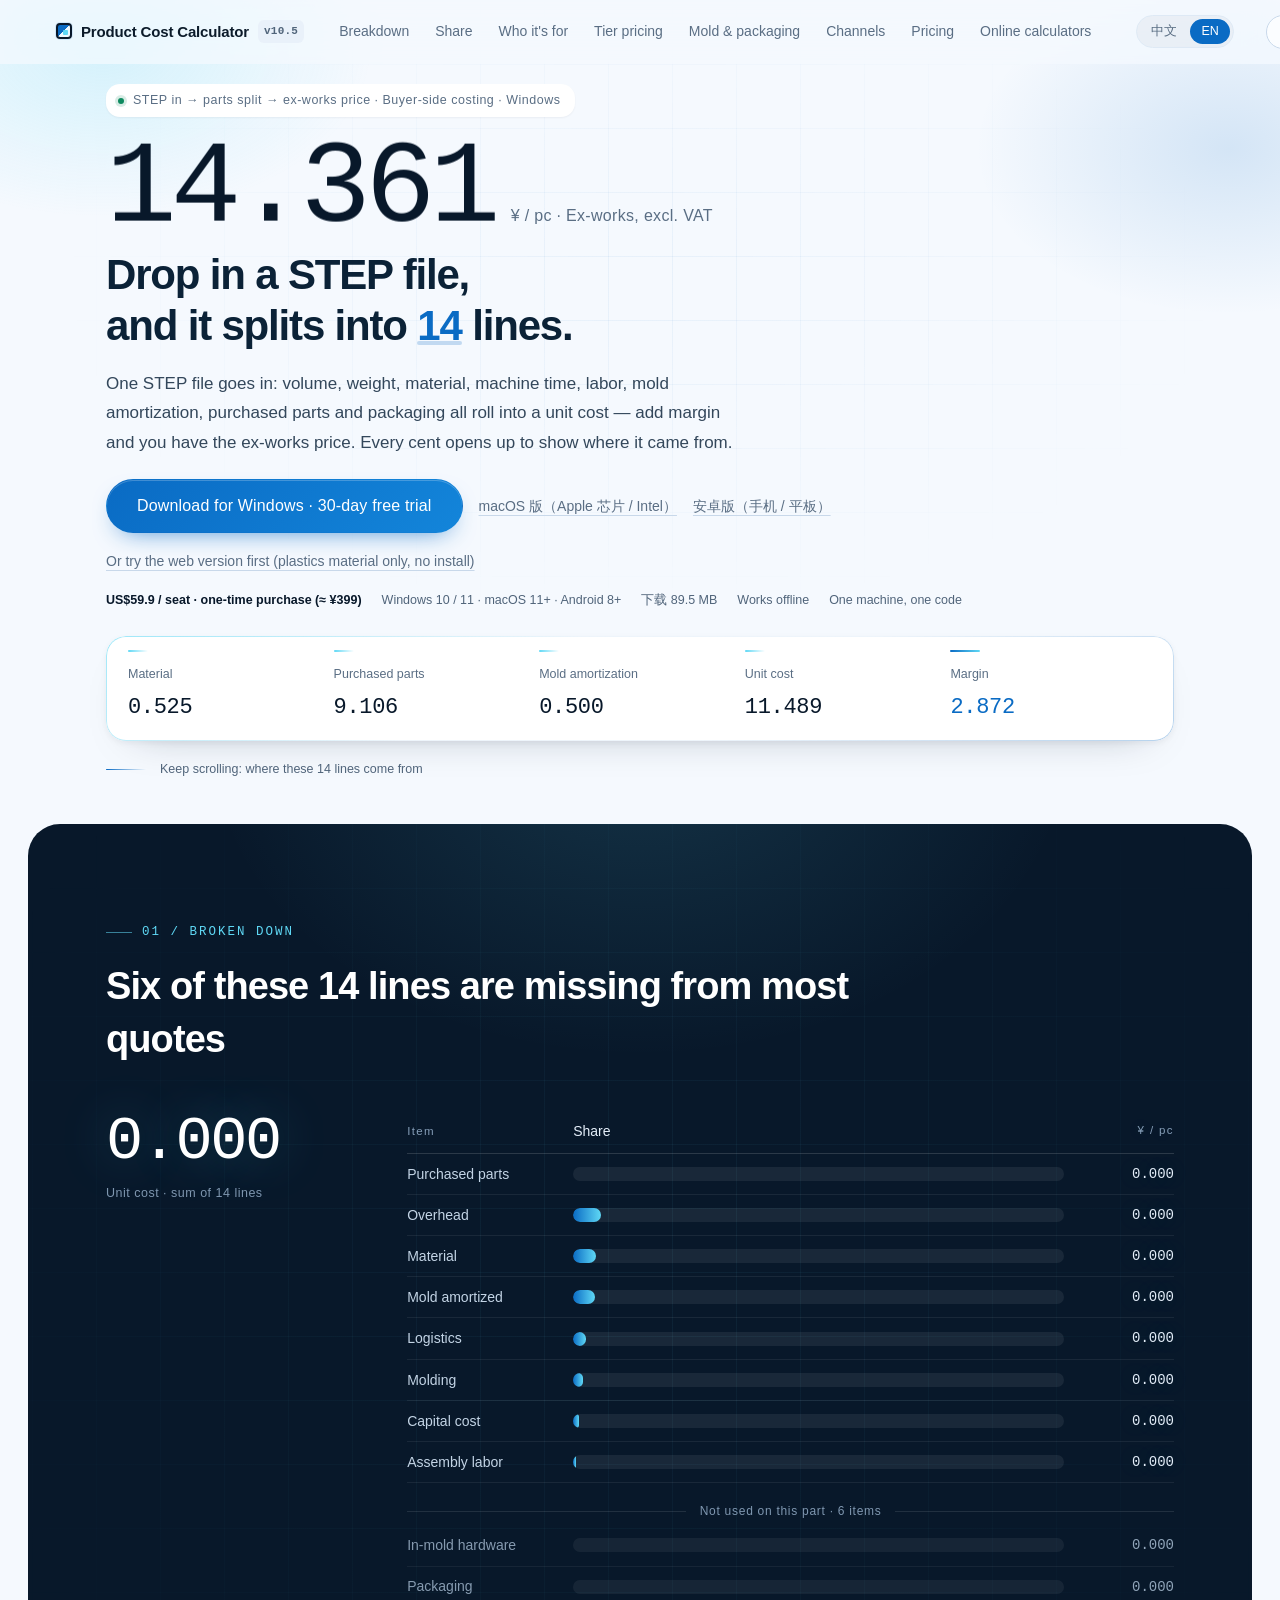
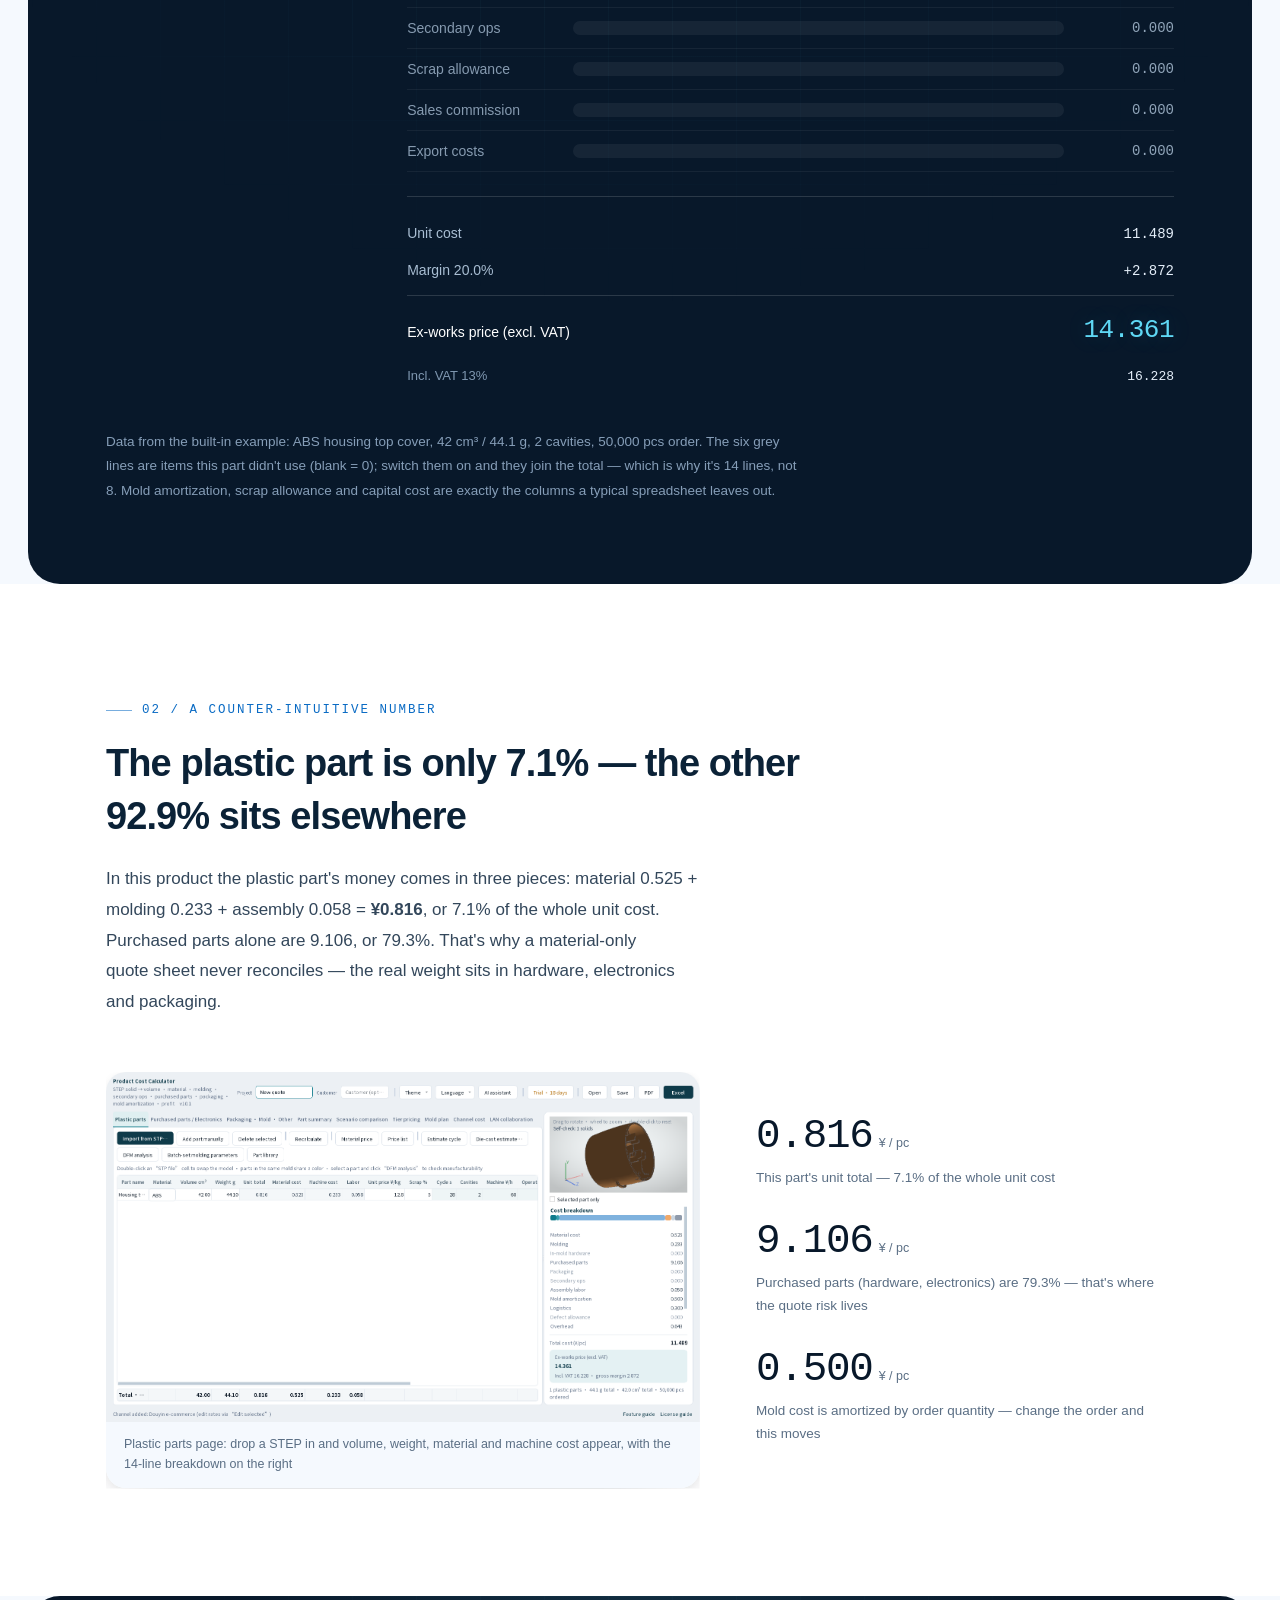
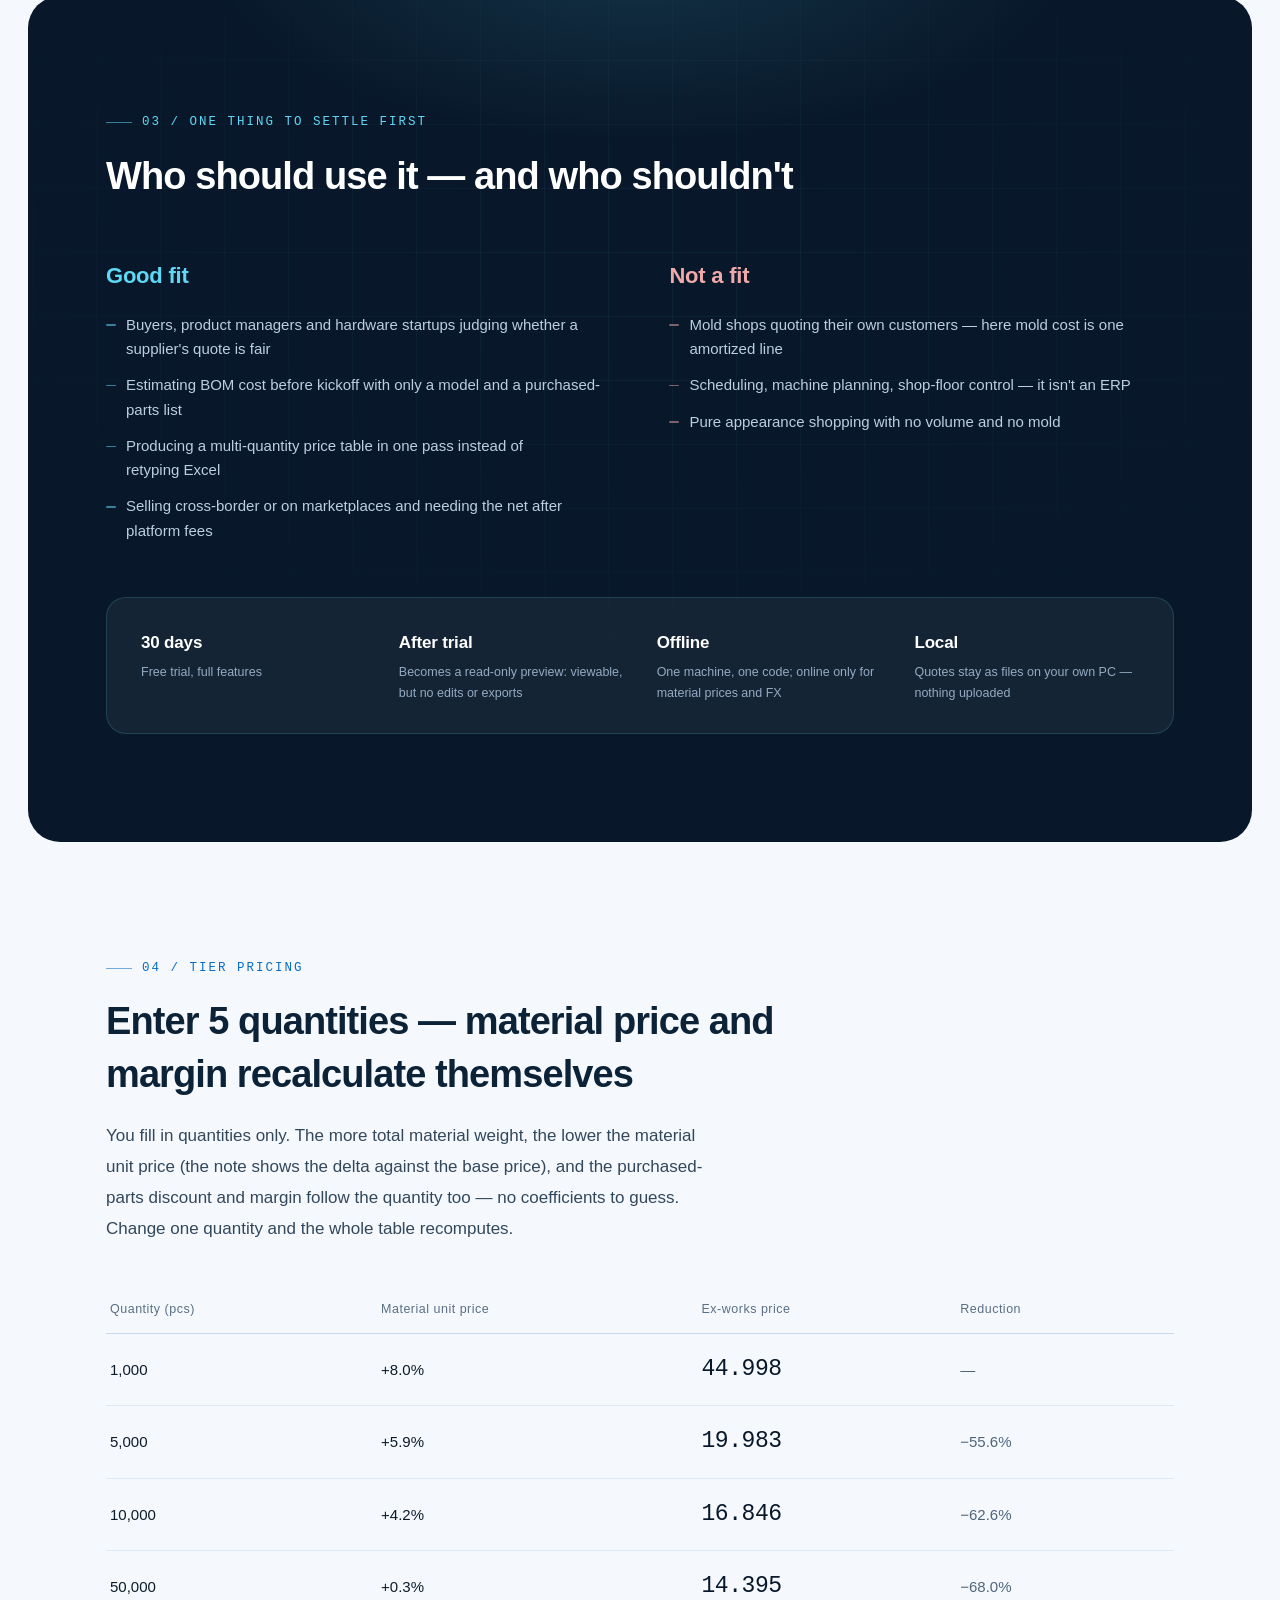
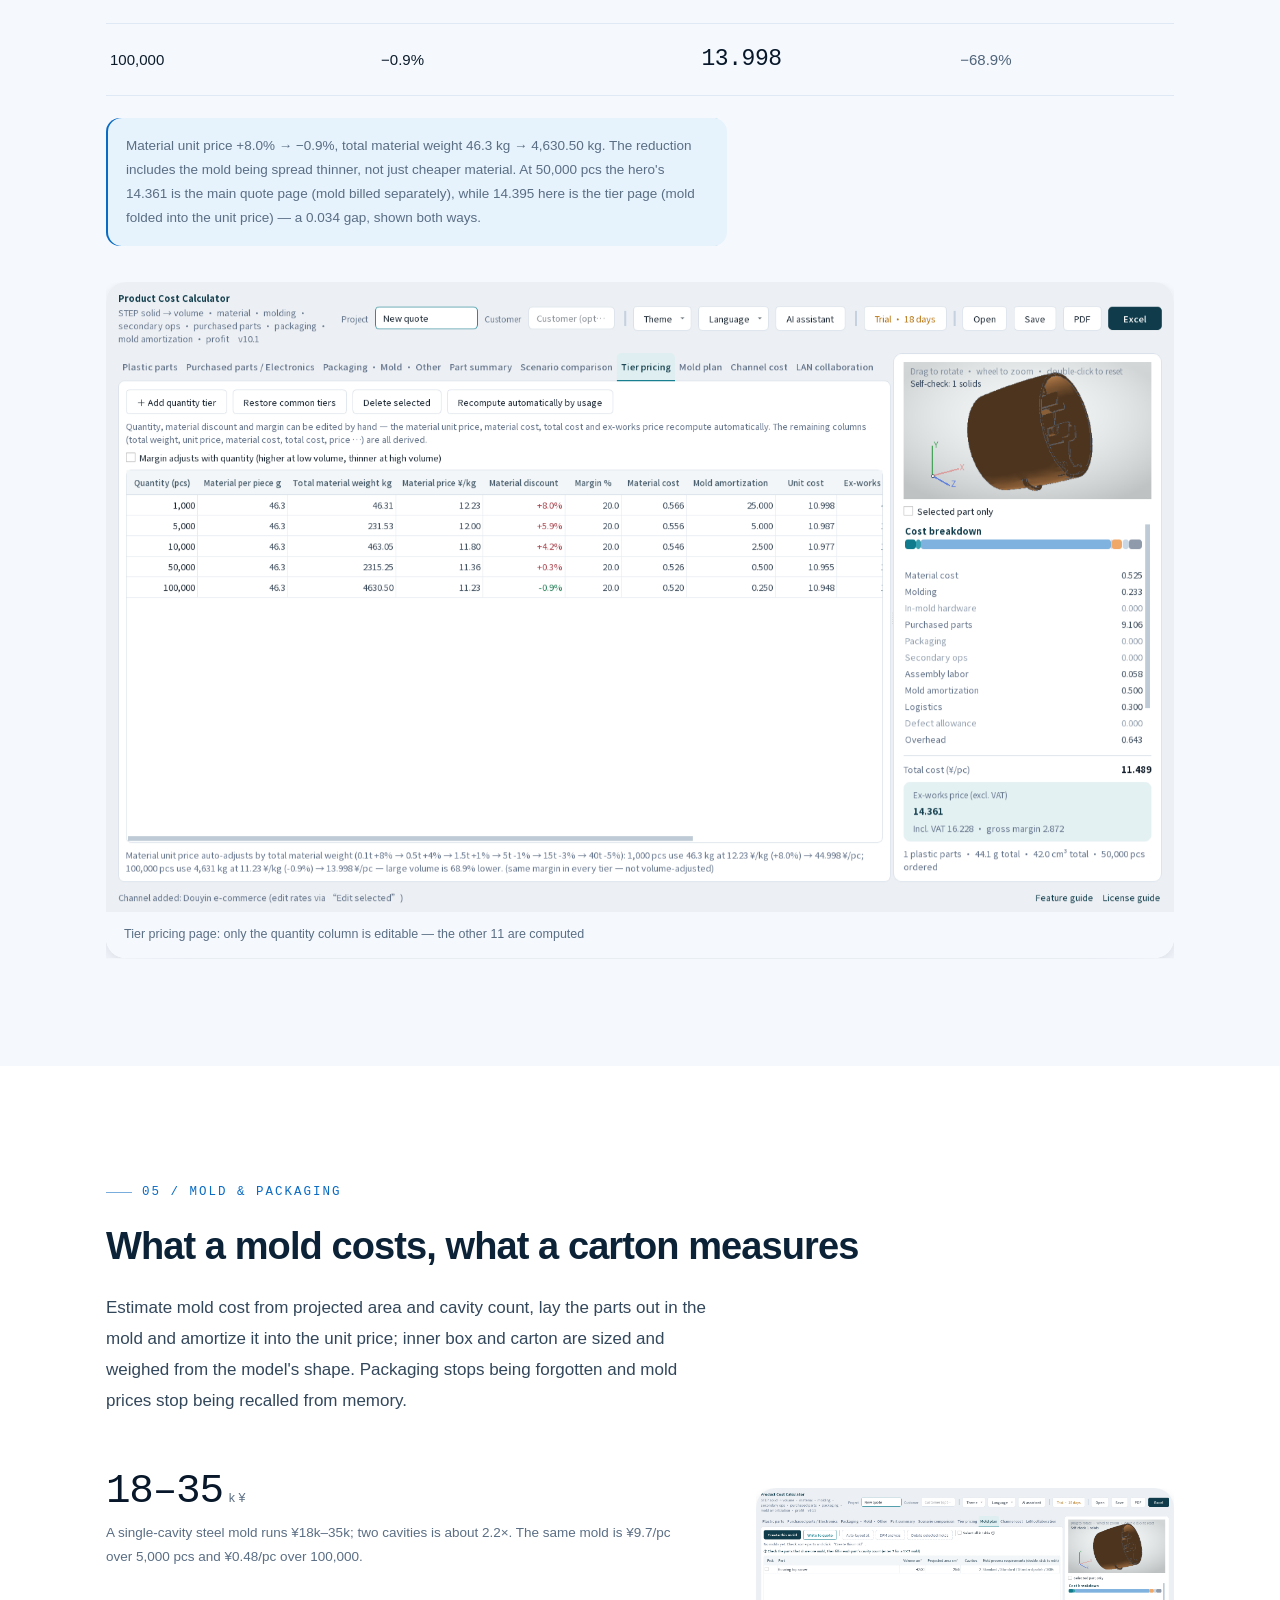
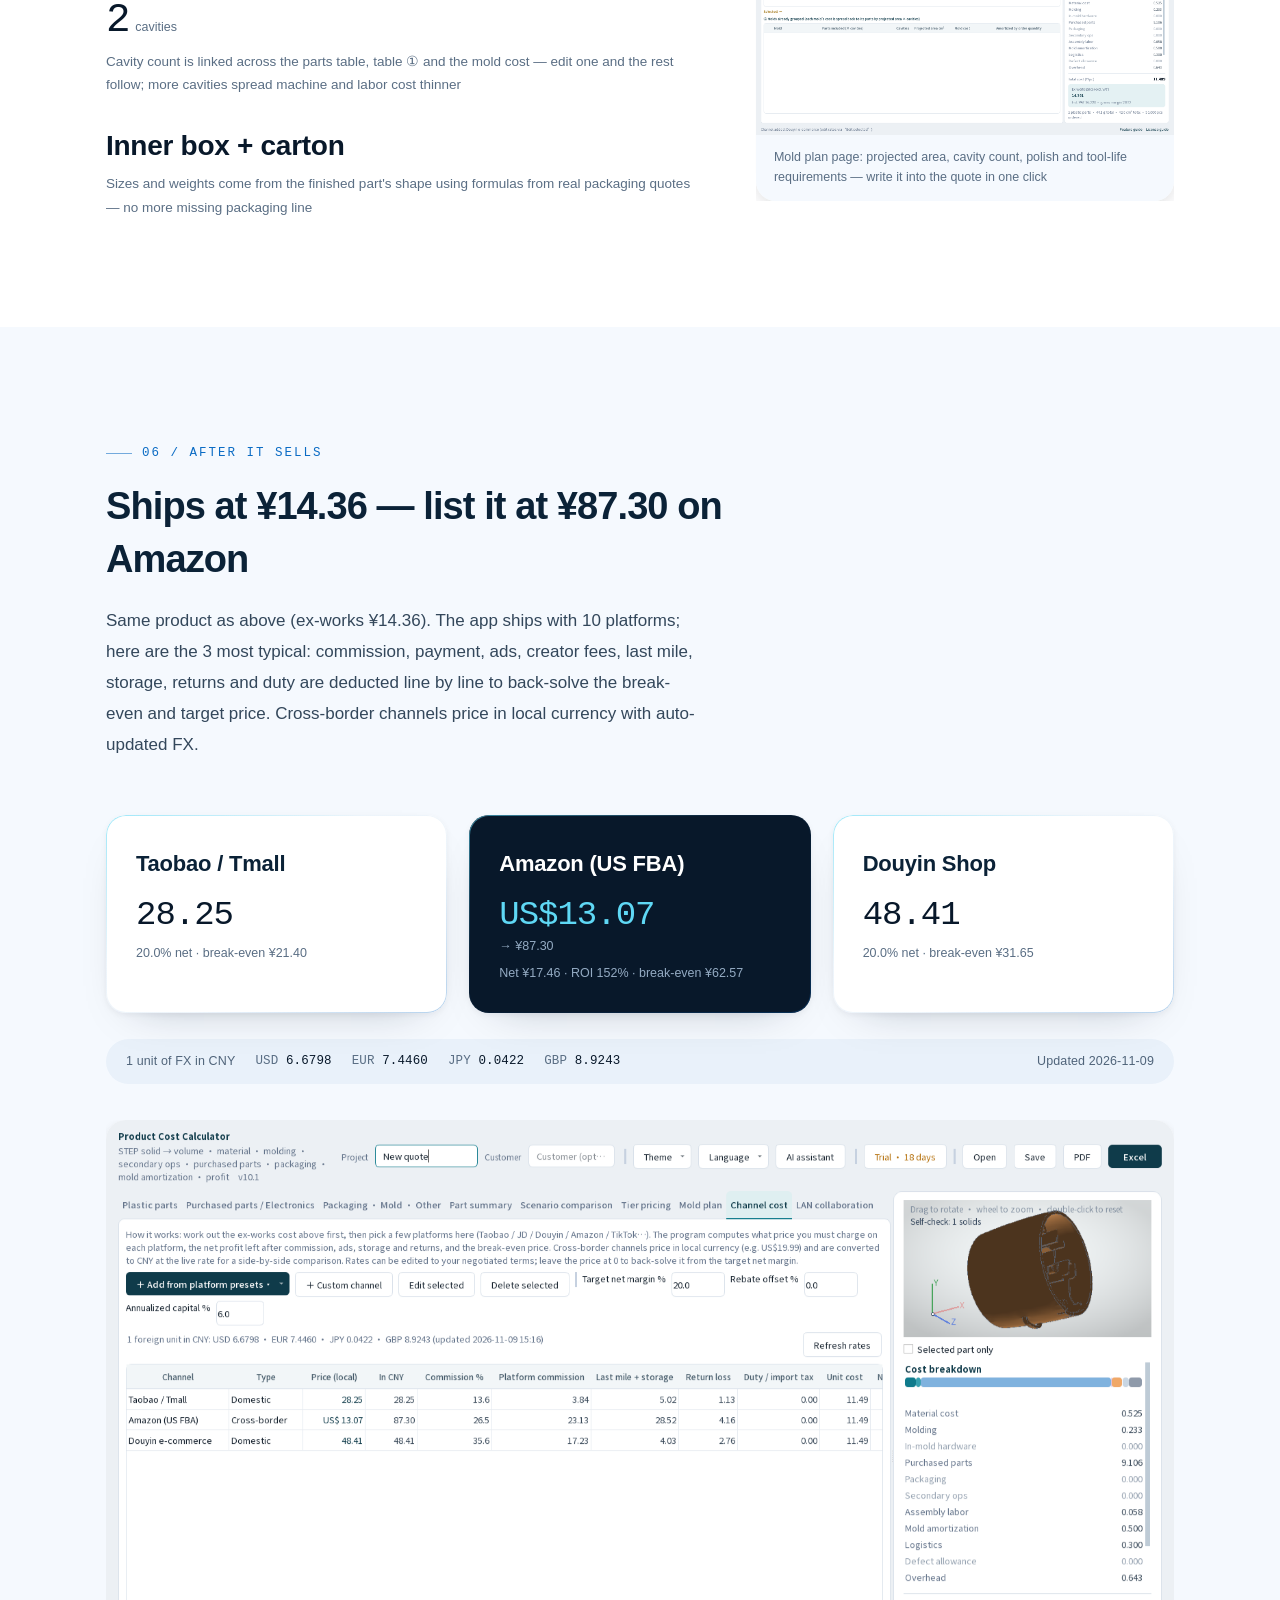
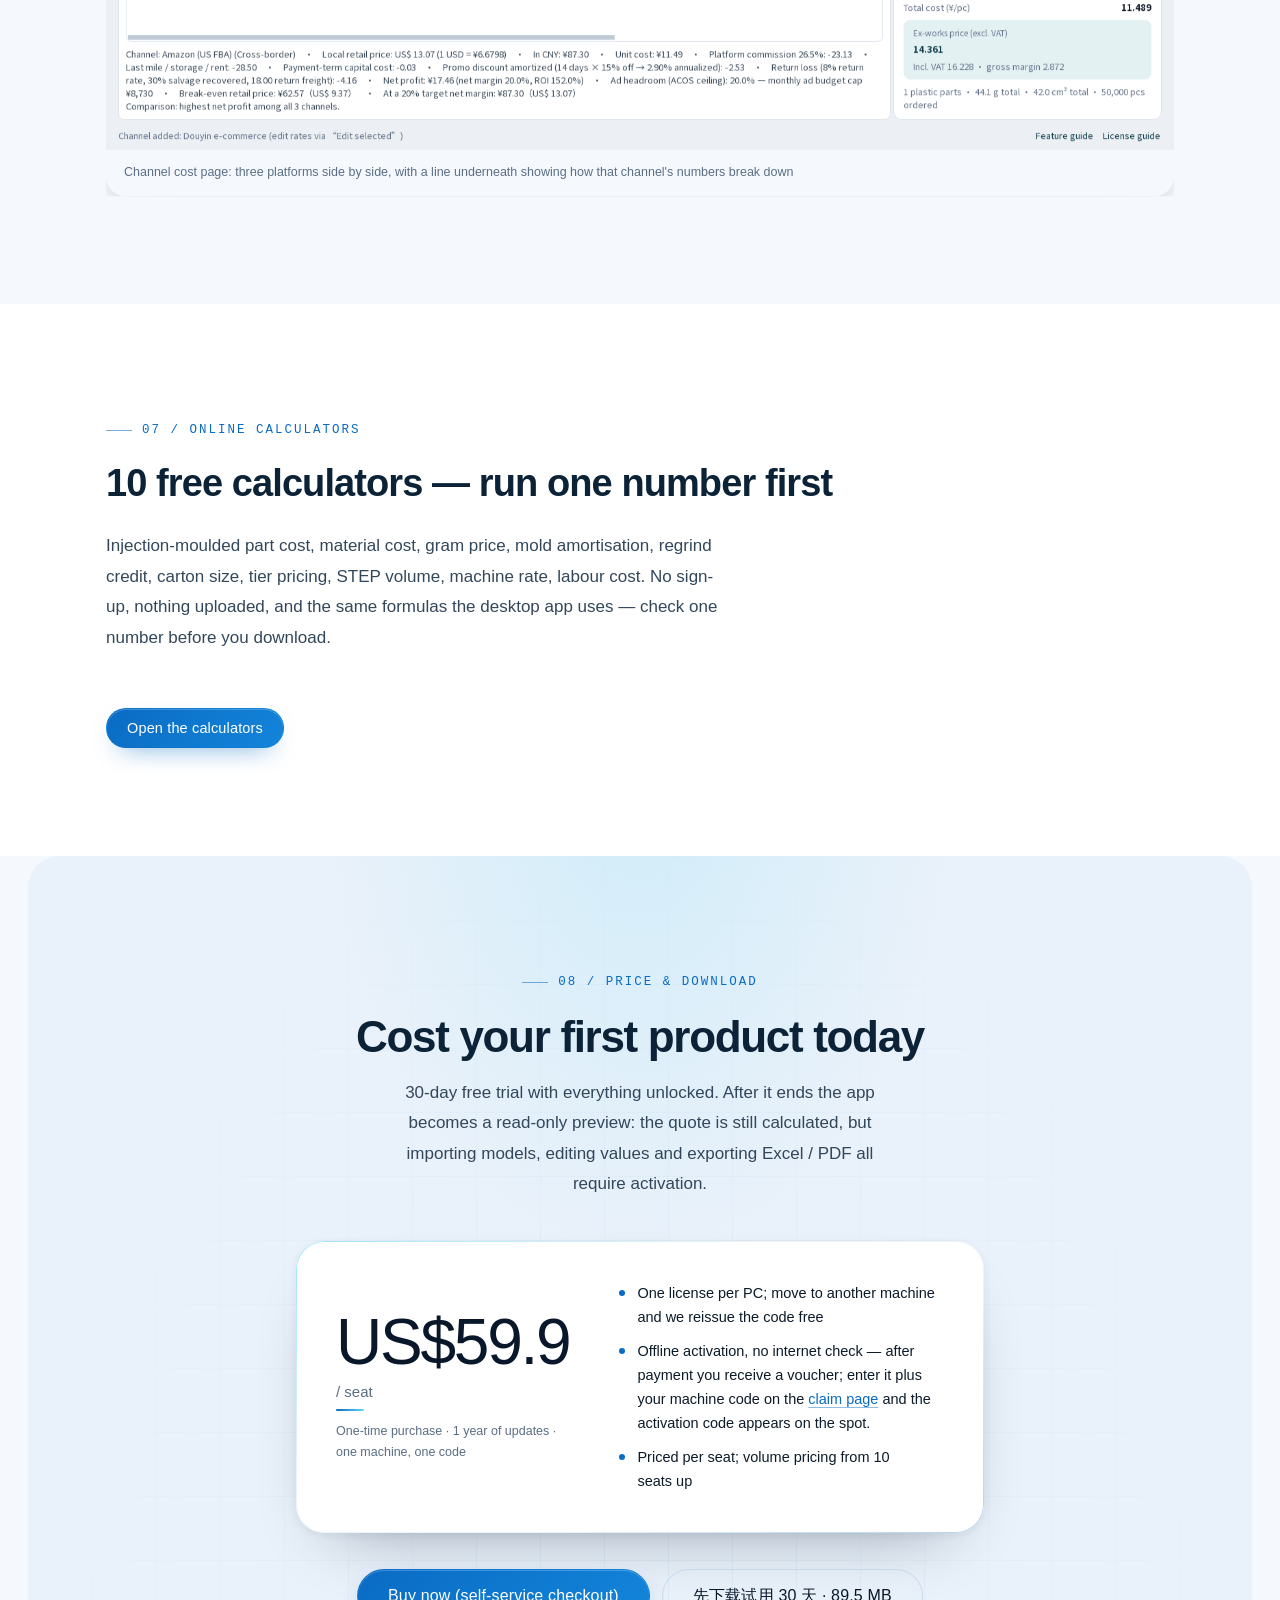
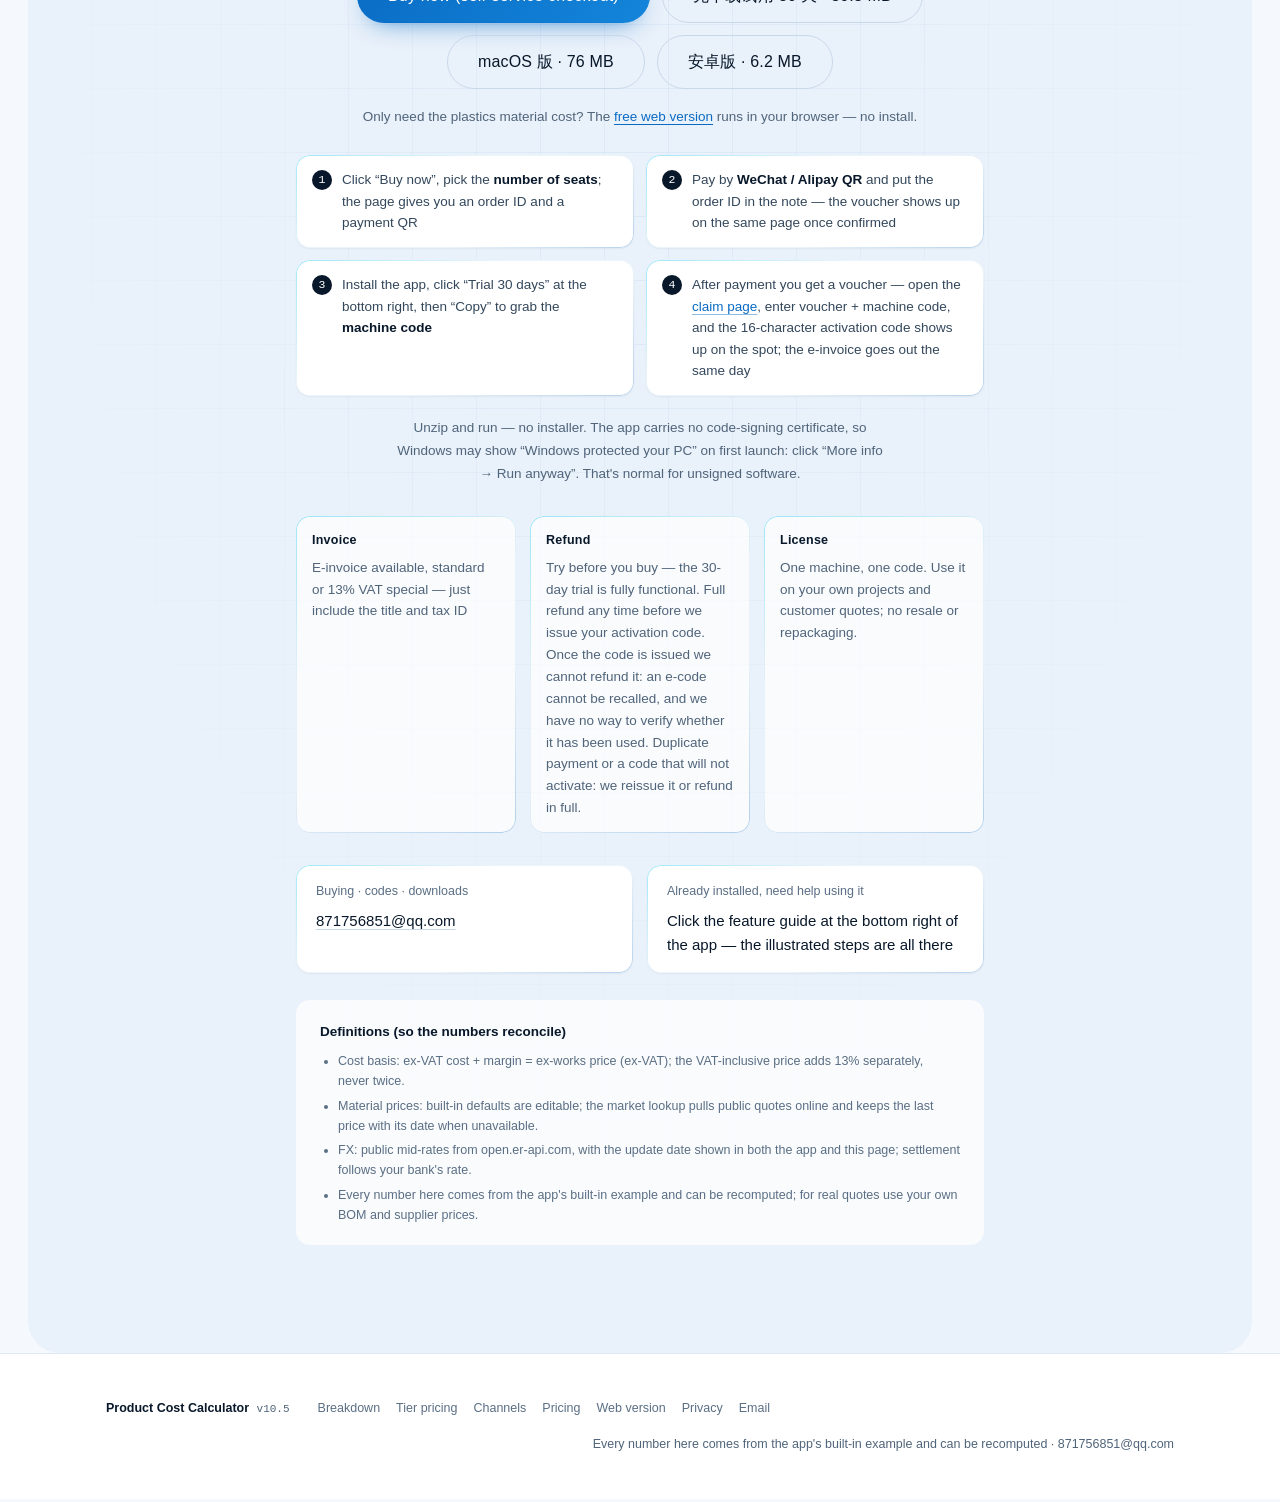
==== index.html @ 45d05d6f "v10.6 发版：3D 预览重做 + 下载链接更新 · index.html" ====
<!DOCTYPE html>
<html lang="zh-CN">
<head>
<meta charset="utf-8">
<meta name="viewport" content="width=device-width, initial-scale=1">
<title>产品成本核算工具 · 导入 STEP，把一件货的钱拆成 14 行算出厂价</title>
<meta name="description" content="把 STEP 拖进窗口，材料费、机台费、人工、模具摊销、外购件、包材、渠道佣金一路算到出厂价。阶梯报价自动折扣、模具费摊销、实时汇率折算。Windows 桌面版，免费试用 30 天。">
<meta property="og:title" content="产品成本核算工具 · 导入 STEP，把一件货的钱拆成 14 行算出厂价">
<meta property="og:description" content="甲方内部核价工具：STEP → 单件成本 → 出厂价，每一分钱都能点开看它怎么来的。">
<meta property="og:type" content="website">
<meta property="og:url" content="https://product-cost-calculator.pages.dev/">
<meta property="og:site_name" content="产品成本核算工具">
<!-- og:image 必须是绝对地址，爬虫不会解析相对路径 -->
<meta property="og:image" content="https://product-cost-calculator.pages.dev/assets/app-plastic.png">
<meta property="og:image:width" content="1560">
<meta property="og:image:height" content="920">
<meta name="twitter:card" content="summary_large_image">
<meta name="twitter:image" content="https://product-cost-calculator.pages.dev/assets/app-plastic.png">
<link rel="canonical" href="https://product-cost-calculator.pages.dev/">
<link rel="alternate" hreflang="zh-Hans" href="https://product-cost-calculator.pages.dev/">
<link rel="alternate" hreflang="en" href="https://product-cost-calculator.pages.dev/?lang=en">
<link rel="alternate" hreflang="x-default" href="https://product-cost-calculator.pages.dev/">
<link rel="icon" href="./favicon.svg" type="image/svg+xml">
<link rel="apple-touch-icon" href="./assets/app-plastic.png">
<meta name="theme-color" content="#08182A">
<link rel="stylesheet" href="./styles.css">
<!-- 早一步把 data-lang 落到 <html> 上，避免英文版面先闪一帧中文布局 -->
<script>
(function () {
  var l = "zh";
  try {
    var m = location.search.match(/[?&]lang=(zh|en)/i);
    if (m) l = m[1].toLowerCase();
    else {
      var s = localStorage.getItem("pc_lang");
      if (s === "zh" || s === "en") l = s;
      else if (String(navigator.language || "").toLowerCase().indexOf("zh") !== 0) l = "en";
    }
  } catch (e) {}
  document.documentElement.setAttribute("data-lang", l);
  // 英文模式下先藏住页面，等 i18n.js 的 boot() 替换完文案再显示，避免闪一帧中文
  if (l === "en") {
    document.documentElement.classList.add("i18n-boot");
    setTimeout(function () {
      document.documentElement.classList.remove("i18n-boot");
    }, 1200);
  }
})();
</script>
<!-- Cloudflare Web Analytics --><script type='module' src='https://static.cloudflareinsights.com/beacon.min.js' data-cf-beacon='{"token": "a6fc5a35c37040679558732a27f0181a"}'></script><!-- End Cloudflare Web Analytics -->
</head>
<body>

<div class="grain" aria-hidden="true"></div>

<header class="nav" id="nav">
  <!-- 复选框必须在菜单之前：CSS 用 :checked ~ 控制移动端展开 -->
  <input type="checkbox" id="nav-toggle" class="nav-toggle">
  <a class="nav-brand" href="#top">
    <span class="nav-mark" aria-hidden="true"></span>
    <span class="nav-name">产品成本核算工具</span>
    <span class="nav-ver">v10.6</span>
  </a>
  <nav class="nav-links" aria-label="页面导航">
    <a href="#breakdown">拆解</a>
    <a href="#insight">占比</a>
    <a href="#scope">谁该用</a>
    <a href="#tier">阶梯报价</a>
    <a href="#mold">模具与包材</a>
    <a href="#channel">渠道</a>
    <a href="#price">价格</a>
    <a href="./tools/">在线计算器</a>
  </nav>
  <div class="lang-switch" role="group" aria-label="语言切换">
    <button type="button" data-lang-btn="zh">中文</button>
    <button type="button" data-lang-btn="en">EN</button>
  </div>
  <a class="btn btn-ghost nav-cta" href="#get">下载试用</a>
  <label for="nav-toggle" class="nav-burger" aria-label="展开导航">
    <span></span><span></span><span></span>
  </label>
</header>

<main>

  <!-- ============ 首屏：满版文字（数字即画面） ============ -->
  <section class="hero" id="top">
    <div class="hero-eyebrow">
      <span class="dot" aria-hidden="true"></span>
      导入 STEP → 自动拆件 → 算出厂价 · 甲方内部核价 · Windows 桌面版
    </div>

    <div class="hero-figure">
      <div class="hero-num" data-hero-num>14.361</div>
      <div class="hero-unit">元 / 件 · 出厂价（不含税）</div>
    </div>

    <h1 class="hero-h1">
      <span class="line"><span class="lw" data-i18n-html="hero-h1-1">把 STEP 拖进来，</span></span>
      <span class="line"><span class="lw" data-i18n-html="hero-h1-2">一件货的钱拆成 <em>14</em> 行算给你看。</span></span>
    </h1>

    <p class="hero-lead">
      一个 STEP 文件进去，体积、克重、材料费、机台费、人工、模具摊销、外购件、包材一路摊到单件成本，
      再加上毛利，出厂价就出来了。每一分钱都能点开看它怎么来的。
    </p>

    <div class="hero-cta">
      <a class="btn btn-solid btn-lg" href="https://product-cost-calculator.pages.dev/dl/ProductCost_v10.6.zip" download>下载桌面版 · 免费试用 30 天</a>
      <a class="btn-text" href="https://product-cost-calculator.pages.dev/dl/ProductCost_v10.5.1_macOS.dmg" download>macOS 版（Apple 芯片 / Intel）</a>
      <a class="btn-text" href="https://product-cost-calculator.pages.dev/dl/ProductCost_v1.2_android.apk" download>安卓版（手机 / 平板）</a>
      <a class="btn-text" href="./web/index.html">或先试网页版（只算塑料件材料费，免安装）</a>
    </div>

    <ul class="hero-meta">
      <li class="meta-price">399 元 / 台 · 一次买断</li>
      <li>Windows 10 / 11 · macOS 11+ · Android 8+</li>
      <li>下载 89.5 MB</li>
      <li>离线可用</li>
      <li>一机一码</li>
    </ul>

    <div class="hero-strip" aria-label="成本构成摘要">
      <div class="strip-item"><span>材料费</span><b>0.525</b></div>
      <div class="strip-item"><span>外购件</span><b>9.106</b></div>
      <div class="strip-item"><span>模具摊销</span><b>0.500</b></div>
      <div class="strip-item"><span>单件成本</span><b>11.489</b></div>
      <div class="strip-item strip-strong"><span>毛利</span><b>2.872</b></div>
    </div>

    <div class="hero-handoff" aria-hidden="true">
      <span class="ho-rule"></span>
      <span class="ho-txt">往下看：这 14 行是怎么加出来的</span>
    </div>
  </section>

  <!-- ============ 滑动驱动叙事：14 行拆解 ============ -->
  <section class="bd" id="breakdown">
    <div class="bd-pin">
      <div class="bd-head">
        <p class="kicker">01 / 拆开看</p>
        <h2 class="h2">14 行里有 6 行，多数报价表根本没这一栏</h2>
      </div>

      <div class="bd-stage" data-bd-grand="11.489">
        <div class="bd-total">
          <div class="bd-total-num" data-bd-total>11.489</div>
          <div class="bd-total-cap">单件成本 · 14 行相加</div>
        </div>

        <div class="bd-main">
          <div class="bd-rows" role="table" aria-label="成本构成明细">
          <div class="bd-row bd-hrow" role="row"><span class="bd-n" role="columnheader">科目</span><span class="bar" role="columnheader">占比</span><b role="columnheader">元 / 件</b></div>
          <div class="bd-row" role="row"><span class="bd-n" role="cell">外购件</span><span class="bar"><i style="--w:79.3%"></i></span><b role="cell">9.106</b></div>
          <div class="bd-row" role="row"><span class="bd-n" role="cell">管理费用</span><span class="bar"><i style="--w:5.6%"></i></span><b role="cell">0.643</b></div>
          <div class="bd-row" role="row"><span class="bd-n" role="cell">材料费</span><span class="bar"><i style="--w:4.6%"></i></span><b role="cell">0.525</b></div>
          <div class="bd-row" role="row"><span class="bd-n" role="cell">模具分摊</span><span class="bar"><i style="--w:4.4%"></i></span><b role="cell">0.500</b></div>
          <div class="bd-row" role="row"><span class="bd-n" role="cell">物流</span><span class="bar"><i style="--w:2.6%"></i></span><b role="cell">0.300</b></div>
          <div class="bd-row" role="row"><span class="bd-n" role="cell">成型加工</span><span class="bar"><i style="--w:2.0%"></i></span><b role="cell">0.233</b></div>
          <div class="bd-row" role="row"><span class="bd-n" role="cell">资金占用</span><span class="bar"><i style="--w:1.1%"></i></span><b role="cell">0.123</b></div>
          <div class="bd-row" role="row"><span class="bd-n" role="cell">装配人工</span><span class="bar"><i style="--w:0.5%"></i></span><b role="cell">0.058</b></div>
          <div class="bd-div" role="row"><span>这件货用不上 · 6 项</span></div>
          <div class="bd-row is-zero" role="row"><span class="bd-n" role="cell">模内五金</span><span class="bar"><i style="--w:0%"></i></span><b role="cell">0.000</b></div>
          <div class="bd-row is-zero" role="row"><span class="bd-n" role="cell">包装</span><span class="bar"><i style="--w:0%"></i></span><b role="cell">0.000</b></div>
          <div class="bd-row is-zero" role="row"><span class="bd-n" role="cell">二次加工</span><span class="bar"><i style="--w:0%"></i></span><b role="cell">0.000</b></div>
          <div class="bd-row is-zero" role="row"><span class="bd-n" role="cell">不良品摊销</span><span class="bar"><i style="--w:0%"></i></span><b role="cell">0.000</b></div>
          <div class="bd-row is-zero" role="row"><span class="bd-n" role="cell">销售佣金</span><span class="bar"><i style="--w:0%"></i></span><b role="cell">0.000</b></div>
          <div class="bd-row is-zero" role="row"><span class="bd-n" role="cell">出口费用</span><span class="bar"><i style="--w:0%"></i></span><b role="cell">0.000</b></div>
          </div>

          <div class="bd-sum">
            <div class="bd-sum-row"><span>单件成本</span><b>11.489</b></div>
            <div class="bd-sum-row"><span>毛利 20.0%</span><b>+2.872</b></div>
            <div class="bd-sum-row is-final"><span>出厂价（不含税）</span><b>14.361</b></div>
            <div class="bd-sum-row is-tax"><span>含税价 13%</span><b>16.228</b></div>
          </div>
        </div>
      </div>

      <p class="bd-cap">
        数据来自软件内置示例：ABS 外壳上盖，42 cm³ / 44.1 g，模穴 2，订单 50,000 件。
        灰色 6 行是这件货这次没用上的科目（不填就是 0），启用后自动加进来——所以是 14 行，不是 8 行。
        这 14 行里，模具摊销、不良品摊销、资金占用这几栏，Excel 里通常根本不设。
      </p>
    </div>
  </section>

  <!-- ============ 洞察：塑料件只是零头 ============ -->
  <section class="band band-paper" id="insight">
    <div class="wrap">
      <div class="sec-head">
        <p class="kicker">02 / 一个反直觉的数字</p>
        <h2 class="h2">塑料件总共只占 7.1%，剩下 92.9% 在别处</h2>
        <p class="lead" data-i18n-html="insight-lead">
          同一件货里，这个塑料件的钱分三笔：材料费 0.525 + 成型加工 0.233 + 装配人工 0.058 = <b>0.816 元</b>，
          占整件成本 7.1%。而外购件一项就是 9.106 元，占 79.3%。
          这就是为什么只算材料费的报价表永远对不上账——真正的大头在五金、电子和包材上。
        </p>
      </div>

      <div class="split">
        <div class="split-media">
          <figure class="shot shot-wipe">
            <img src="./assets/app-plastic.png" data-src-zh="./assets/app-plastic.png" data-src-en="./assets/en/app-plastic.png" alt="产品成本核算工具 v10.5 塑料件页：零件表与右侧 14 行成本构成、出厂价 14.361 元" loading="lazy" width="1560" height="920">
            <figcaption>塑料件页：拖入 STEP 后自动出体积、克重、材料费、机台费，右侧是 14 行成本构成</figcaption>
          </figure>
        </div>
        <div class="split-facts">
          <div class="fact">
            <div class="fact-num">0.816<span>元/件</span></div>
            <div class="fact-cap">这个塑料件的单件合计，占整件成本 7.1%</div>
          </div>
          <div class="fact">
            <div class="fact-num">9.106<span>元/件</span></div>
            <div class="fact-cap">外购件（五金、电子）占 79.3%，这才是报价主体的风险点</div>
          </div>
          <div class="fact">
            <div class="fact-num">0.500<span>元/件</span></div>
            <div class="fact-cap">模具费按订单量摊销；订单一变，这个数立刻跟着变</div>
          </div>
        </div>
      </div>
    </div>
  </section>

  <!-- ============ 适合谁 ============ -->
  <section class="band band-ink" id="scope">
    <div class="wrap">
      <div class="sec-head">
        <p class="kicker">03 / 先对齐一件事</p>
        <h2 class="h2">谁该用，谁别用</h2>
      </div>

      <div class="scope-grid">
        <div class="scope-col">
          <h3 class="scope-h is-yes">适合</h3>
          <ul class="scope-list">
            <li>甲方采购、产品经理、硬件创业团队，要判断供应商报价合不合理</li>
            <li>立项前要估 BOM 成本，手上只有模型和一张外购件清单</li>
            <li>要一次性出多档数量的价格表，而不是每次重敲一遍 Excel</li>
            <li>出口或做电商，想知道扣完平台费用还剩多少净利</li>
          </ul>
        </div>
        <div class="scope-col">
          <h3 class="scope-h is-no">不适合</h3>
          <ul class="scope-list">
            <li>模具厂对外报价——这里模具费只是一个摊销项，不是报价主体</li>
            <li>排产、排机、管车间——它不做 ERP 的活</li>
            <li>纯外观比价，不上量、不算模具</li>
          </ul>
        </div>
      </div>

      <div class="trust-row">
        <div class="trust"><b>30 天</b><span>免费试用，功能不阉割</span></div>
        <div class="trust"><b>到期</b><span>变只读预览：能看不给改，也不给导出</span></div>
        <div class="trust"><b>离线</b><span>一机一码激活，除材料行情与汇率外不联网</span></div>
        <div class="trust"><b>本地</b><span>报价存成文件放自己电脑，不上传</span></div>
      </div>
    </div>
  </section>

  <!-- ============ 阶梯报价 ============ -->
  <section class="band" id="tier">
    <div class="wrap">
      <div class="sec-head">
        <p class="kicker">04 / 阶梯报价</p>
        <h2 class="h2">填 5 档数量，材料单价与毛利率自动重算</h2>
        <p class="lead">
          你只填数量档位。用料总重量越大，材料单价自动往下调（备注列写明相对基准价涨跌几个点），
          外购件折扣和毛利率也跟着数量走——不用自己拍脑袋定系数，改一个数量，整张表重算。
        </p>
      </div>

      <div class="tier-table" role="table" aria-label="阶梯报价示例">
        <div class="tier-row tier-head" role="row">
          <span role="columnheader">数量（件）</span>
          <span role="columnheader">材料单价变动</span>
          <span role="columnheader">出厂价</span>
          <span role="columnheader">降幅</span>
        </div>
        <div class="tier-row" role="row"><span role="cell">1,000</span><span role="cell">+8.0%</span><span role="cell" class="tier-price" data-count="44.998">44.998</span><span role="cell" class="dim">—</span></div>
        <div class="tier-row" role="row"><span role="cell">5,000</span><span role="cell">+5.9%</span><span role="cell" class="tier-price" data-count="19.983">19.983</span><span role="cell" class="dim">−55.6%</span></div>
        <div class="tier-row" role="row"><span role="cell">10,000</span><span role="cell">+4.2%</span><span role="cell" class="tier-price" data-count="16.846">16.846</span><span role="cell" class="dim">−62.6%</span></div>
        <div class="tier-row" role="row"><span role="cell">50,000</span><span role="cell">+0.3%</span><span role="cell" class="tier-price" data-count="14.395">14.395</span><span role="cell" class="dim">−68.0%</span></div>
        <div class="tier-row" role="row"><span role="cell">100,000</span><span role="cell">−0.9%</span><span role="cell" class="tier-price" data-count="13.998">13.998</span><span role="cell" class="dim">−68.9%</span></div>
      </div>

      <p class="note">
        材料单价 +8.0% → −0.9%，用料总重 46.3 kg → 4,630.50 kg。降幅里含模具费被摊薄的部分，
        不是单纯砍材料钱。同是 5 万件：首屏 14.361 元是主报价页口径（模具费按实际批量单列），
        这里 14.395 元是阶梯页口径（模具费摊进单价），差 0.034 元，两边都算给你看。
      </p>

      <figure class="shot shot-wide shot-wipe">
        <img src="./assets/app-tier.png" data-src-zh="./assets/app-tier.png" data-src-en="./assets/en/app-tier.png" alt="阶梯报价页：五档数量自动算出材料折扣、单件成本与出厂价" loading="lazy" width="1560" height="920">
        <figcaption>阶梯报价页：只有「数量」一列可以改，其余 11 列都是算出来的</figcaption>
      </figure>
    </div>
  </section>

  <!-- ============ 模具与包材 ============ -->
  <section class="band band-paper" id="mold">
    <div class="wrap">
      <div class="sec-head">
        <p class="kicker">05 / 模具与包材</p>
        <h2 class="h2">一套模多少钱，一箱货多少材积</h2>
        <p class="lead">
          按投影面积和腔数估模具费，拼模排布后把模具费摊进单件；内盒外箱按模型外形自动算尺寸和克重。
          报价单里不再漏掉包材，也不再凭记忆填模具价。
        </p>
      </div>

      <div class="split split-rev">
        <div class="split-media">
          <figure class="shot shot-wipe">
            <img src="./assets/app-mold.png" data-src-zh="./assets/app-mold.png" data-src-en="./assets/en/app-mold.png" alt="模具方案页：零件投影面积 26.6 cm²、腔数 2、模具工艺要求" loading="lazy" width="1560" height="920">
            <figcaption>模具方案页：投影面积、腔数、抛光与寿命要求，生成后一键写入报价</figcaption>
          </figure>
        </div>
        <div class="split-facts">
          <div class="fact">
            <div class="fact-num" data-i18n-html="mold-num-1">1.8–3.5<span>万元</span></div>
            <div class="fact-cap">单腔钢模 1.8–3.5 万，2 腔约 2.2 倍；同样一套模摊到 5,000 件是 9.7 元/件，10 万件降到 0.48 元/件</div>
          </div>
          <div class="fact">
            <div class="fact-num">2<span>腔</span></div>
            <div class="fact-cap">塑料件表、①表、模具费三处腔数联动，改一处其余同步；腔数一变，机台费和人工费跟着摊薄</div>
          </div>
          <div class="fact">
            <div class="fact-num is-text">内盒 + 外箱</div>
            <div class="fact-cap">按成品外形自动推尺寸与克重，公式取自实际包材报价单，不再漏掉包材这一笔</div>
          </div>
        </div>
      </div>
    </div>
  </section>

  <!-- ============ 渠道 ============ -->
  <section class="band" id="channel">
    <div class="wrap">
      <div class="sec-head">
        <p class="kicker">06 / 卖出去之后</p>
        <h2 class="h2">出厂价 14.36 元，在 Amazon 该标 87.30 元</h2>
        <p class="lead">
          还是上面那件货（出厂价 14.36 元）。软件内置 10 个平台，这里举 3 个最典型的：
          佣金、支付、推广、达人、尾程、仓储、退货、关税逐项扣完，反推保本价和目标价；
          跨境渠道按当地币种标价，汇率自动更新。
        </p>
      </div>

      <div class="chen-row">
        <div class="chen-card">
          <div class="chen-name">淘宝 / 天猫</div>
          <div class="chen-price">28.25</div>
          <div class="chen-sub">净利率 20.0% · 保本价 21.40</div>
        </div>
        <div class="chen-card is-hero">
          <div class="chen-name">Amazon（美国 FBA）</div>
          <div class="chen-price">US$13.07<em>→ 87.30 元</em></div>
          <div class="chen-sub">净利 17.46 · ROI 152% · 保本 62.57</div>
        </div>
        <div class="chen-card">
          <div class="chen-name">抖音电商</div>
          <div class="chen-price">48.41</div>
          <div class="chen-sub">净利率 20.0% · 保本价 31.65</div>
        </div>
      </div>

      <div class="fx-strip" aria-label="实时汇率">
        <span class="fx-label">1 外币折人民币</span>
        <span>USD <b>6.6798</b></span>
        <span>EUR <b>7.4460</b></span>
        <span>JPY <b>0.0422</b></span>
        <span>GBP <b>8.9243</b></span>
        <span class="fx-time">2026-11-09 更新</span>
      </div>

      <figure class="shot shot-wide shot-wipe">
        <img src="./assets/app-channel.png" data-src-zh="./assets/app-channel.png" data-src-en="./assets/en/app-channel.png" alt="渠道成本页：三个平台逐项扣费后的净利、保本价与目标价，底部有逐项拆账" loading="lazy" width="1560" height="920">
        <figcaption>渠道成本页：三个平台同表对比，底部一行写出这个渠道的账是怎么拆的</figcaption>
      </figure>
    </div>
  </section>

  <!-- ============ 价格与下载 ============ -->
  <section class="band band-paper" id="tools">
    <div class="wrap">
      <div class="sec-head">
        <p class="kicker">07 / 在线计算器</p>
        <h2 class="h2">10 个免费计算器，先算一个数</h2>
        <p class="lead">注塑件成本、材料费、克重单价、模具摊销、水口回用、纸箱尺寸、阶梯报价、STEP 体积、机台费、人工费。免登录、不上传数据，口径和桌面版完全一致——先算一个，对得上再下载。</p>
      </div>
      <p class="tools-cta"><a class="btn btn-solid" href="./tools/">打开在线计算器</a></p>
    </div>
  </section>

  <section class="band band-get" id="get">
    <div class="wrap wrap-get">
      <p class="kicker">08 / 价格与下载</p>
      <h2 class="get-h">现在就能算第一件货</h2>
      <p class="get-lead">30 天免费试用，功能全开。到期后变成只读预览：报价照常算给你看，但导入模型、改参数、导出 Excel / PDF 都要激活。</p>

      <div class="price-card" id="price">
        <div class="price-main">
          <div class="price-num" data-i18n-html="price-num">399<span>元 / 台</span></div>
          <div class="price-cap">一次买断 · 含 1 年更新 · 一机一码</div>
        </div>
        <ul class="price-list">
          <li>一台电脑一个授权；换电脑重新发码，不额外收费</li>
          <li data-i18n-html="price-li-offline">离线激活，不需要联网——付款后拿兑换券，到 <a href="https://product-cost-calculator.pages.dev/claim">自助领码页</a> 填「券 + 机器码」，激活码当场出来</li>
          <li>多台按台数算，10 台以上可以谈</li>
        </ul>
      </div>

      <div class="get-cta">
        <a class="btn btn-solid btn-lg" href="https://product-cost-calculator.pages.dev/store" id="buy">立即购买（自助下单）</a>
        <a class="btn btn-line btn-lg" href="https://product-cost-calculator.pages.dev/dl/ProductCost_v10.6.zip" download>先下载试用 30 天 · 89.5 MB</a>
        <a class="btn btn-line btn-lg" href="https://product-cost-calculator.pages.dev/dl/ProductCost_v10.5.1_macOS.dmg" download>macOS 版 · 76 MB</a>
        <a class="btn btn-line btn-lg" href="https://product-cost-calculator.pages.dev/dl/ProductCost_v1.2_android.apk" download>安卓版 · 6.2 MB</a>
      </div>

      <p class="get-alt" data-i18n-html="get-alt">
        只想先算塑料件材料费？<a href="./web/index.html">免费网页版</a>，不用装，浏览器直接开。
      </p>

      <div class="buy-steps" aria-label="购买流程">
        <div class="buy-step"><b>1</b><span data-i18n-html="buy-s1">点「立即购买」，选<b>台数</b>，页面给出订单号与收款码</span></div>
        <div class="buy-step"><b>2</b><span data-i18n-html="buy-s2">微信 / 支付宝<b>扫码付款</b>，备注里写上订单号；不用关页面，确认后自动出券</span></div>
        <div class="buy-step"><b>3</b><span data-i18n-html="buy-s3">装好软件，点右下角「试用 30 天」，点「复制」拿到<b>机器码</b></span></div>
        <div class="buy-step"><b>4</b><span data-i18n-html="buy-s4">付款后收到兑换券，到 <a href="https://product-cost-calculator.pages.dev/claim">领码页</a> 填「券 + 机器码」，16 位激活码当场显示；电子发票当天发</span></div>
      </div>

      <p class="get-note">
        解压即用，不用安装。程序没有买代码签名证书，首次运行 Windows 可能弹
        「Windows 已保护你的电脑」——点「更多信息 → 仍要运行」即可，这是未签名程序的正常提示。
      </p>

      <div class="terms-row">
        <div class="term">
          <span class="term-k">发票</span>
          <span class="term-v">可开电子普票或 13% 专票，邮件里注明抬头与税号即可</span>
        </div>
        <div class="term">
          <span class="term-k">退款</span>
          <span class="term-v">先试后买：30 天试用期内功能全开，试过再决定。付款后未发码前可随时全额退；激活码一经发出不退——电子码无法回收，我方也无法核实是否已使用。重复付款或码无法激活，换码或全额退款。</span>
        </div>
        <div class="term">
          <span class="term-k">授权范围</span>
          <span class="term-v">一机一码，可用于你自己的商业项目与对客户的报价；不可转售、不可拆包分发</span>
        </div>
      </div>

      <div class="contact-row">
        <div class="contact-item">
          <span class="contact-k">购买 · 发码 · 下载出问题</span>
          <a class="contact-v" href="mailto:871756851@qq.com">871756851@qq.com</a>
        </div>
        <div class="contact-item">
          <span class="contact-k">已经装了，想问怎么用</span>
          <span class="contact-v">点软件右下角「功能说明」，图文步骤都在里面</span>
        </div>
      </div>

      <div class="disclaimer">
        <b>口径说明（省得后面对不上账）</b>
        <ul>
          <li>成本口径：不含税成本 + 毛利 = 出厂价（不含税）；含税价按 13% 增值税另算，不重复加税。</li>
          <li>材料价：内置默认价可以手动改；「材料行情」联网取自生意社公开报价，抓不到时保留上次价格并标注日期。</li>
          <li>汇率：取自 open.er-api.com 的公开中间价，软件和本页都显示更新日期；实际结汇以银行牌价为准。</li>
          <li>本页所有数字来自软件内置示例，可以自己复算；真实报价请用自己的 BOM 与供应商价格。</li>
        </ul>
      </div>
    </div>
  </section>

</main>

<footer class="foot">
  <div class="wrap foot-in">
    <div class="foot-brand">产品成本核算工具 <span>v10.5</span></div>
    <div class="foot-links">
      <a href="#breakdown">拆解</a>
      <a href="#tier">阶梯报价</a>
      <a href="#channel">渠道</a>
      <a href="#price">价格</a>
      <a href="./web/index.html">网页版</a>
      <a href="./privacy">隐私政策</a>
      <a href="mailto:871756851@qq.com">邮箱</a>
    </div>
    <div class="foot-note">页面上的数字都来自软件内置示例，可以直接复算 · 联系 871756851@qq.com</div>
  </div>
</footer>

<script src="./vendor/gsap.min.js"></script>
<script src="./vendor/ScrollTrigger.min.js"></script>
<script src="./vendor/lenis.min.js"></script>
<!-- 双语：先于 app.js 执行，让 app.js 读到的就是当前语言的文本与断行 -->
<script src="./i18n.js"></script>
<script src="./app.js"></script>
<script src="./track.js"></script>
</body>
</html>
---- styles.css ----
/* ==========================================================================
   产品成本核算工具 · 落地页  v3「清爽科技」
   --------------------------------------------------------------------------
   v3 相对 v2 只动"颜色 + 设计语言"，不动结构、不动文案、不动交互：
   1. 配色从墨青换成科技蓝：深海蓝底（#08182A）+ 电光蓝（#0A6BC4）+
      冰青（#5FD8F5），浅色区偏冷白（#F5F9FE），整体更清爽、更"仪器"；
   2. 加四类科技化设计语言：蓝图网格 / 径向光晕 / 渐变细边 / 仪表标注；
   3. 分隔语法、圆角阶梯、字号阶梯、深色区内嵌面板全部沿用 v2，不推翻；
   4. 颜色令牌改名：--teal → --accent-blue，--teal-bright → --accent-cyan，
      --teal-soft → --accent-soft（旧名在下面注释里保留对照）。
   ========================================================================== */

:root {
  /* 颜色 —— v3 清爽科技蓝 */
  --ink: #08182A;          /* 深海蓝：深色区与主文字结构色 */
  --ink-2: #0B2237;
  --ink-3: #103049;
  --accent-blue: #0A6BC4;  /* 电光蓝：数字、可点、进度条（原 --teal） */
  --accent-cyan: #5FD8F5;  /* 冰青：深色底上的强调色（原 --teal-bright） */
  --accent-soft: #E6F2FC;  /* 极浅蓝：说明块底（原 --teal-soft） */
  --paper: #F5F9FE;        /* 页面底：冷白 */
  --paper-2: #E9F1FA;
  --card: #FFFFFF;
  --line: #DEE9F5;         /* 唯一细线色，只用在数据表 */
  --line-2: #C8D8EA;
  --text: #0C1B2A;
  --text-2: #33475B;       /* 正文段落，比标题软一档 */
  --muted: #5A6E84;
  --muted-2: #50647A;      /* 12.5–13.5px 小字用，对 --paper 约 5.7:1 */
  --good: #0E8A5F;
  --warn: #A35D00;

  /* 科技语言的三个中间量 */
  --grid-c: rgba(10, 107, 196, 0.055);      /* 浅色区蓝图网格线 */
  --grid-ink: rgba(95, 216, 245, 0.06);     /* 深色区蓝图网格线 */
  --hair: linear-gradient(150deg, rgba(95, 216, 245, 0.6),
            rgba(10, 107, 196, 0.07) 38%, rgba(10, 107, 196, 0.07) 62%,
            rgba(10, 107, 196, 0.3));

  /* 圆角阶梯 */
  --r-xs: 6px;
  --r-sm: 10px;
  --r-md: 14px;
  --r-lg: 20px;
  --r-xl: 28px;
  --r-pill: 999px;

  /* 字号阶梯 */
  --t-display: clamp(56px, 12vw, 164px);
  --t-h1: clamp(28px, 4.2vw, 54px);
  --t-h2: clamp(24px, 3.1vw, 38px);
  --t-h3: clamp(18px, 2vw, 22px);
  --t-lead: clamp(15px, 1.42vw, 17px);
  --t-body: 16px;
  --t-sm: 13.5px;
  --t-xs: 12.5px;

  /* 阴影：柔和投影 + 一层冷色辉光 */
  --sh-1: 0 1px 2px rgba(12, 27, 42, 0.05);
  --sh-2: 0 2px 6px rgba(12, 27, 42, 0.05), 0 18px 44px -30px rgba(8, 24, 42, 0.35);
  --sh-3: 0 2px 8px rgba(12, 27, 42, 0.06), 0 30px 70px -40px rgba(8, 24, 42, 0.45);

  --f-sans: "MiSans", "HarmonyOS Sans SC", "PingFang SC", "Microsoft YaHei",
            "Source Han Sans SC", "Noto Sans SC", -apple-system, "Segoe UI", sans-serif;
  --f-num: ui-monospace, "SF Mono", "Cascadia Mono", "Segoe UI Mono", Consolas,
           "Roboto Mono", monospace;

  --wrap: 1180px;
  --gut: clamp(20px, 5vw, 56px);
}

*,
*::before,
*::after {
  box-sizing: border-box;
}

html {
  -webkit-text-size-adjust: 100%;
  scroll-behavior: auto;
}

body {
  margin: 0;
  background: var(--paper);
  color: var(--text);
  font-family: var(--f-sans);
  font-size: var(--t-body);
  line-height: 1.72;
  -webkit-font-smoothing: antialiased;
  text-rendering: optimizeLegibility;
  overflow-x: hidden;
}

img {
  display: block;
  max-width: 100%;
  height: auto;
}

a {
  color: inherit;
  text-decoration: none;
}

::selection {
  background: var(--accent-soft);
  color: var(--ink);
}

/* v1 的纸纹噪点在大面积纯色上只增加"文档感"，v2 去掉 */
.grain {
  display: none;
}

.wrap {
  width: 100%;
  max-width: var(--wrap);
  margin: 0 auto;
  padding: 0 var(--gut);
  position: relative;
  z-index: 1;
}

/* 锚点跳转要躲开固定导航 */
section[id],
main > section {
  scroll-margin-top: 78px;
}

/* -------------------------------------------------------------------------- */
/* 导航                                                                        */
/* -------------------------------------------------------------------------- */

.nav {
  position: fixed;
  top: 0;
  left: 0;
  right: 0;
  z-index: 50;
  display: flex;
  align-items: center;
  gap: 24px;
  height: 64px;
  padding: 0 var(--gut);
  background: rgba(245, 249, 254, 0.76);
  backdrop-filter: saturate(160%) blur(16px);
  -webkit-backdrop-filter: saturate(160%) blur(16px);
  border-bottom: 1px solid transparent;
  transition: background 0.3s ease, border-color 0.3s ease;
}

/* 吸顶后不再画线，改用极轻的投影，避免和内容区细线打架 */
.nav.is-stuck {
  background: rgba(245, 249, 254, 0.93);
  border-bottom-color: transparent;
  box-shadow: 0 1px 0 rgba(12, 27, 42, 0.06);
}

.nav-brand {
  display: flex;
  align-items: center;
  gap: 9px;
  font-weight: 600;
  letter-spacing: -0.01em;
  white-space: nowrap;
}

.nav-mark {
  width: 16px;
  height: 16px;
  border: 2px solid var(--ink);
  border-radius: 5px;
  position: relative;
}

.nav-mark::after {
  content: "";
  position: absolute;
  left: 3px;
  right: 3px;
  bottom: 3px;
  height: 2px;
  border-radius: 1px;
  background: var(--accent-blue);
}

.nav-name {
  font-size: 15px;
}

.nav-ver {
  font-family: var(--f-num);
  font-size: 11px;
  color: var(--muted-2);
  background: var(--paper-2);
  border-radius: var(--r-xs);
  padding: 2px 6px;
  letter-spacing: 0.02em;
}

/* 视觉隐藏但仍可聚焦/可被读屏识别：桌面端隐藏，≤900px 才成为真正的菜单开关 */
.nav-toggle {
  position: absolute;
  width: 1px;
  height: 1px;
  padding: 0;
  margin: -1px;
  overflow: hidden;
  clip: rect(0 0 0 0);
  white-space: nowrap;
  border: 0;
}

/* 键盘聚焦时把焦点环画到汉堡图标上，而不是那个 1px 的复选框 */
.nav-toggle:focus-visible ~ .nav-burger {
  outline: 2px solid var(--accent-blue);
  outline-offset: 4px;
  border-radius: var(--r-xs);
}

.nav-burger {
  display: none;
  flex: 0 0 auto; /* 不能被 flex 压缩：窄屏时语言切换 + 按钮会把它挤成 0 宽 */
  flex-direction: column;
  justify-content: center;
  gap: 4px;
  width: 34px;
  height: 34px;
  margin-left: auto;
  cursor: pointer;
}

.nav-burger span {
  display: block;
  height: 1.5px;
  border-radius: 1px;
  background: var(--ink);
  transition: transform 0.22s ease, opacity 0.22s ease;
}

.nav-links {
  display: flex;
  gap: 4px;
  margin-left: auto;
  font-size: 14px;
  color: var(--muted);
}

.nav-links a {
  padding: 6px 11px;
  border-radius: var(--r-pill);
  /* 导航项一律不折行：834px 这类中间宽度下曾被挤成"拆 解"两行顶到导航栏外 */
  white-space: nowrap;
  transition: color 0.2s ease, background 0.2s ease;
}

.nav-links a:hover {
  color: var(--ink);
  background: rgba(8, 24, 42, 0.045);
}

.nav-cta {
  margin-left: 8px;
  white-space: nowrap;
}

/* -------------------------------------------------------------------------- */
/* 按钮：统一胶囊圆角                                                        */
/* -------------------------------------------------------------------------- */

.btn {
  display: inline-flex;
  align-items: center;
  justify-content: center;
  gap: 8px;
  min-height: 40px;
  padding: 0 20px;
  border-radius: var(--r-pill);
  font-size: 14.5px;
  font-weight: 500;
  letter-spacing: 0.01em;
  border: 1px solid transparent;
  cursor: pointer;
  transition: transform 0.18s cubic-bezier(0.2, 0.7, 0.3, 1),
              background 0.2s ease, color 0.2s ease, border-color 0.2s ease,
              box-shadow 0.2s ease;
  will-change: transform;
}

/* 落地页「在线计算器」区块的按钮间距 */
.tools-cta {
  margin: 22px 0 0;
}

.btn:active {
  transform: scale(0.985);
}

.btn-solid {
  background: var(--ink);
  color: #fff;
  box-shadow: 0 10px 24px -14px rgba(10, 107, 196, 0.85);
}

.btn-solid:hover {
  background: var(--accent-blue);
  box-shadow: 0 12px 26px -14px rgba(10, 107, 196, 0.95);
}

.btn-line {
  border-color: var(--line-2);
  color: var(--ink);
  background: transparent;
}

.btn-line:hover {
  border-color: var(--ink);
  background: var(--card);
}

/* 次级文字链：网页版入口降级，避免和主下载按钮抢注意力 */
.btn-text {
  display: inline-block;
  font-size: 14px;
  color: var(--muted);
  text-decoration: underline;
  text-decoration-color: var(--line-2);
  text-underline-offset: 4px;
  transition: color 0.2s ease, text-decoration-color 0.2s ease;
}

.btn-text:hover {
  color: var(--ink);
  text-decoration-color: var(--ink);
}

.btn-ghost {
  min-height: 34px;
  padding: 0 16px;
  font-size: 13.5px;
  border-color: var(--line-2);
  color: var(--ink);
  background: rgba(255, 255, 255, 0.7);
}

.btn-ghost:hover {
  border-color: var(--ink);
  background: var(--card);
}

.btn-lg {
  min-height: 54px;
  padding: 0 30px;
  font-size: 16px;
}

/* -------------------------------------------------------------------------- */
/* 首屏                                                                        */
/* -------------------------------------------------------------------------- */

.hero {
  position: relative;
  /* 上限收到 128px：1440×900 / 1366×768 下首屏整块（含 5 格摘要与交接语）不越过底边 */
  padding: clamp(96px, 12vh, 128px) var(--gut) clamp(52px, 7vh, 84px);
  max-width: var(--wrap);
  margin: 0 auto;
  z-index: 1;
}

.hero-eyebrow {
  display: inline-flex;
  align-items: center;
  gap: 9px;
  font-size: var(--t-xs);
  letter-spacing: 0.04em;
  color: var(--muted);
  background: var(--card);
  border-radius: var(--r-pill);
  padding: 7px 15px 7px 12px;
  box-shadow: var(--sh-1);
  margin-bottom: clamp(26px, 5vh, 50px);
}

.hero-eyebrow .dot {
  width: 6px;
  height: 6px;
  border-radius: 50%;
  background: var(--good);
  box-shadow: 0 0 0 3px rgba(14, 138, 95, 0.16);
}

.hero-figure {
  display: flex;
  align-items: baseline;
  gap: 16px;
  flex-wrap: wrap;
  margin-bottom: clamp(14px, 2.4vh, 26px);
}

.hero-num {
  font-family: var(--f-num);
  font-weight: 500;
  font-size: var(--t-display);
  line-height: 0.86;
  letter-spacing: -0.05em;
  color: var(--ink);
  font-variant-numeric: tabular-nums;
  /* 数字是图形层：滚动时会缩放，用 transform 不动字号 */
  transform-origin: left center;
  will-change: transform;
}

.hero-unit {
  font-size: clamp(13px, 1.4vw, 16px);
  color: var(--muted);
  letter-spacing: 0.02em;
  padding-bottom: 0.5em;
}

.hero-h1 {
  margin: 0 0 clamp(20px, 3vh, 30px);
  font-size: var(--t-h1);
  line-height: 1.16;
  letter-spacing: -0.028em;
  font-weight: 600;
  color: var(--ink-2);
  max-width: 17em;
}

.hero-h1 .line {
  display: block;
  overflow: hidden;         /* 文字从遮罩里升起 */
  padding-bottom: 0.06em;
}

.hero-h1 .lw {
  display: block;
  will-change: transform;
}

.hero-h1 em {
  font-style: normal;
  color: var(--accent-blue);
  position: relative;
}

.hero-h1 em::after {
  content: "";
  position: absolute;
  left: 0;
  right: 0;
  bottom: 0.1em;
  height: 0.08em;
  border-radius: 2px;
  background: var(--accent-blue);
  opacity: 0.22;
}

.hero-lead {
  margin: 0 0 clamp(28px, 4vh, 40px);
  max-width: 34em;
  font-size: var(--t-lead);
  line-height: 1.8;
  color: var(--text-2);
}

/* 中文段落避免最后一行只剩一两个字（Chrome 117+ 生效，其他浏览器忽略） */
.hero-lead,
.lead,
.bd-cap,
.get-note,
.fact-cap,
.scope-list li,
.price-list li,
.disclaimer li {
  text-wrap: pretty;
}

.hero-cta {
  display: flex;
  flex-wrap: wrap;
  align-items: center;
  gap: 16px;
  margin-bottom: clamp(22px, 3vh, 30px);
}

/* meta 行不再用竖线分隔：靠间距分组，少一条线就少一分"表格感" */
.hero-meta {
  display: flex;
  flex-wrap: wrap;
  gap: 8px 20px;
  margin: 0 0 clamp(36px, 6vh, 64px);
  padding: 0;
  list-style: none;
  font-size: var(--t-xs);
  color: var(--muted-2);
}

.hero-meta li {
  line-height: 1.5;
}

.hero-meta .meta-price {
  color: var(--ink);
  font-weight: 600;
}

/* 成本摘要：一张白卡，5 格只靠对齐分栏，不加任何竖线 */
.hero-strip {
  display: grid;
  grid-template-columns: repeat(5, minmax(0, 1fr));
  gap: 4px;
  background: var(--card);
  border-radius: var(--r-lg);
  padding: clamp(16px, 2.2vw, 22px) clamp(16px, 2.4vw, 26px);
  box-shadow: var(--sh-2);
}

.strip-item {
  display: flex;
  flex-direction: column;
  gap: 4px;
  min-width: 0;
}

.strip-item span {
  font-size: var(--t-xs);
  color: var(--muted);
  white-space: nowrap;
}

.strip-item b {
  font-family: var(--f-num);
  font-size: clamp(17px, 1.8vw, 22px);
  font-weight: 500;
  color: var(--ink);
  font-variant-numeric: tabular-nums;
  letter-spacing: -0.015em;
}

.strip-strong b {
  color: var(--accent-blue);
}

/* 首屏结束时的交接：不是让整块被推走，而是留一句话指向下一节 */
.hero-handoff {
  display: flex;
  align-items: center;
  gap: 14px;
  margin-top: clamp(22px, 3vh, 32px);
  font-size: var(--t-xs);
  color: var(--muted-2);
  opacity: 0;
}

.ho-rule {
  width: 40px;
  height: 1px;
  border-radius: 1px;
  background: var(--line-2);
  flex: none;
}

/* -------------------------------------------------------------------------- */
/* 通用区块                                                                    */
/* -------------------------------------------------------------------------- */

.band {
  position: relative;
  padding: clamp(84px, 12vh, 148px) 0;
  z-index: 1;
}

/* 浅色区块之间不再用 1px 上下描边分隔，靠底色差与留白分组 */
.band-paper {
  background: var(--card);
}

.band-ink {
  background: var(--ink);
  color: #E4EEF9;
}

.band-get {
  background: var(--paper-2);
}

/* ≥1240px 时把深色区做成内嵌圆角面板：
   此时面板宽度仍 > 1180，内容区靠 max-width 居中会自动对齐，不会缩进错位 */
@media (min-width: 1240px) {
  .bd,
  .band-ink,
  .band-get {
    margin-left: 28px;
    margin-right: 28px;
    border-radius: 32px;
  }
}

.kicker {
  margin: 0 0 16px;
  font-family: var(--f-num);
  font-size: var(--t-xs);
  letter-spacing: 0.16em;
  text-transform: uppercase;
  color: var(--accent-blue);
}

.band-ink .kicker {
  color: var(--accent-cyan);
}

.h2 {
  margin: 0 0 20px;
  font-size: var(--t-h2);
  line-height: 1.4;
  letter-spacing: -0.024em;
  font-weight: 600;
  color: var(--ink-2);
  max-width: 20em;
}

.band-ink .h2 {
  color: #fff;
}

.lead {
  margin: 0;
  max-width: 36em;
  font-size: var(--t-lead);
  line-height: 1.82;
  color: var(--text-2);
}

.band-ink .lead {
  color: #A9BED3;
}

.sec-head {
  margin-bottom: clamp(34px, 6vh, 62px);
}

/* 说明块：改成浅 teal 底的小面板，去掉左侧竖线 */
.note {
  margin: 22px 0 0;
  max-width: 46em;
  font-size: var(--t-sm);
  line-height: 1.78;
  color: var(--muted);
  background: var(--accent-soft);
  border-radius: var(--r-md);
  padding: 16px 20px;
}

/* 截图：去描边，大圆角 + 一层柔影 */
.shot {
  margin: 0;
  overflow: hidden;
  border-radius: var(--r-lg);
  background: var(--card);
  box-shadow: var(--sh-3);
}

.shot img {
  width: 100%;
  /* 截图是 UI，不是照片：不加暗角、不做圆角裁切以外的处理 */
  clip-path: inset(0 0 0 0);
  will-change: transform, clip-path;
}

.shot figcaption {
  padding: 12px 18px 14px;
  font-size: var(--t-xs);
  line-height: 1.6;
  color: var(--muted);
  background: var(--paper);
}

.shot-wide {
  margin-top: clamp(28px, 4vh, 46px);
}

/* -------------------------------------------------------------------------- */
/* 14 行拆解（滑动驱动）                                                       */
/* -------------------------------------------------------------------------- */

.bd {
  position: relative;
  background: var(--ink);
  color: #E4EEF9;
  z-index: 1;
}

.bd-pin {
  padding: clamp(72px, 10vh, 116px) var(--gut) clamp(64px, 9vh, 96px);
  max-width: var(--wrap);
  margin: 0 auto;
}

.bd-head {
  margin-bottom: clamp(30px, 5vh, 52px);
}

/* 深色舞台上，标题与说明必须换浅色；否则深墨青压深墨青，等于看不见 */
.bd .kicker {
  color: var(--accent-cyan);
}

.bd .h2 {
  color: #fff;
}

.bd .lead {
  color: #A9BED3;
}

.bd-stage {
  display: grid;
  grid-template-columns: minmax(180px, 250px) minmax(0, 1fr);
  gap: clamp(24px, 4vw, 56px);
  align-items: start;
}

.bd-total {
  position: sticky;
  top: 96px;
}

.bd-total-num {
  font-family: var(--f-num);
  font-size: clamp(40px, 5.2vw, 62px);
  line-height: 1;
  letter-spacing: -0.04em;
  color: #fff;
  font-variant-numeric: tabular-nums;
}

.bd-total-cap {
  margin-top: 10px;
  font-size: var(--t-xs);
  letter-spacing: 0.04em;
  color: #7F97B0;
}

.bd-main {
  min-width: 0;
}

/* 14 行：深色底上唯一保留的细线语法（表格必须能横向读） */
.bd-row {
  display: grid;
  grid-template-columns: 96px minmax(0, 1fr) 92px;
  align-items: center;
  gap: 14px;
  padding: 8px 0;
  font-size: 14px;
  border-bottom: 1px solid rgba(255, 255, 255, 0.07);
}

.bd-row .bd-n {
  color: #C3D4E5;
  white-space: nowrap;
  overflow: hidden;
  text-overflow: ellipsis;
}

.bd-row b {
  font-family: var(--f-num);
  font-size: 14px;
  font-weight: 500;
  text-align: right;
  color: #E4EEF9;
  font-variant-numeric: tabular-nums;
}

.bar {
  display: block;
  height: 14px;
  border-radius: var(--r-pill);
  background: rgba(255, 255, 255, 0.07);
  overflow: hidden;
}

.bar i {
  display: block;
  height: 100%;
  width: var(--w, 0%);
  border-radius: var(--r-pill);
  background: linear-gradient(90deg, var(--accent-blue), var(--accent-cyan));
  transform-origin: left center;
}

/* 表头行：只用文字弱化，不再额外加线 */
.bd-hrow {
  border-bottom-color: rgba(255, 255, 255, 0.14);
  padding-bottom: 10px;
}

.bd-hrow .bd-n,
.bd-hrow b {
  font-family: var(--f-sans);
  font-size: 11.5px;
  font-weight: 400;
  letter-spacing: 0.12em;
  color: #869EB8;
  text-transform: none;
}

.bd-hrow .bar {
  height: auto;
  background: transparent;
}

/* 分隔条：中间一句话，两侧各一条渐隐细线 */
.bd-div {
  display: flex;
  align-items: center;
  gap: 14px;
  margin: 18px 0 4px;
  font-size: 12px;
  letter-spacing: 0.06em;
  color: #7F97B0;
}

.bd-div::before,
.bd-div::after {
  content: "";
  flex: 1;
  height: 1px;
  background: rgba(255, 255, 255, 0.1);
}

/* 用不上的科目：弱化但不至于看不见 */
.bd-row.is-zero {
  opacity: 0.85;
}

.bd-row.is-zero .bd-n {
  color: #9CB1C7;
}

.bd-row.is-zero b {
  color: #A9BED3;
}

.bd-sum {
  margin-top: 24px;
  padding-top: 18px;
  border-top: 1px solid rgba(255, 255, 255, 0.14);
}

.bd-sum-row {
  display: flex;
  align-items: baseline;
  justify-content: space-between;
  gap: 16px;
  padding: 6px 0;
  font-size: 14px;
  color: #A9BED3;
}

.bd-sum-row b {
  font-family: var(--f-num);
  font-weight: 500;
  color: #E4EEF9;
  font-variant-numeric: tabular-nums;
}

.bd-sum-row.is-final {
  margin-top: 6px;
  padding-top: 12px;
  border-top: 1px solid rgba(255, 255, 255, 0.14);
  color: #fff;
}

.bd-sum-row.is-final b {
  font-size: clamp(20px, 2.2vw, 26px);
  color: var(--accent-cyan);
  letter-spacing: -0.02em;
}

.bd-sum-row.is-tax {
  color: #7F97B0;
  font-size: 13px;
}

.bd-cap {
  margin: clamp(28px, 4vh, 40px) 0 0;
  max-width: 52em;
  font-size: var(--t-sm);
  line-height: 1.8;
  color: #869EB8;
}

/* -------------------------------------------------------------------------- */
/* 图文分栏 + 数字证据                                                        */
/* -------------------------------------------------------------------------- */

.split {
  display: grid;
  grid-template-columns: minmax(0, 1.42fr) minmax(0, 1fr);
  gap: clamp(28px, 4.4vw, 64px);
  align-items: center;
}

.split-rev .split-media {
  order: 2;
}

.split-facts {
  display: grid;
  gap: clamp(24px, 3.4vh, 38px);
}

/* 数字证据：去掉左侧竖线，靠字号与留白立起来 */
.fact-num {
  font-family: var(--f-num);
  font-size: clamp(30px, 3.2vw, 42px);
  font-weight: 500;
  line-height: 1.05;
  letter-spacing: -0.03em;
  color: var(--ink);
  font-variant-numeric: tabular-nums;
}

.fact-num span {
  margin-left: 6px;
  font-family: var(--f-sans);
  font-size: var(--t-xs);
  font-weight: 400;
  letter-spacing: 0;
  color: var(--muted);
}

/* 这一格不是数字而是文案：用等宽数字字体渲染中文会显得又宽又散，改用正文字体 */
.fact-num.is-text {
  font-family: var(--f-sans);
  font-size: clamp(22px, 2.2vw, 28px);
  font-weight: 600;
  letter-spacing: -0.01em;
  line-height: 1.35;
  font-variant-numeric: normal;
}

.fact-cap {
  margin-top: 8px;
  font-size: var(--t-sm);
  line-height: 1.72;
  color: var(--muted);
}

/* -------------------------------------------------------------------------- */
/* 适合谁 / 不适合谁（深色区）                                                 */
/* -------------------------------------------------------------------------- */

.scope-grid {
  display: grid;
  grid-template-columns: repeat(2, minmax(0, 1fr));
  gap: clamp(28px, 4.6vw, 72px);
}

.scope-h {
  margin: 0 0 18px;
  font-size: var(--t-h3);
  font-weight: 600;
  letter-spacing: -0.01em;
}

.scope-h.is-yes {
  color: var(--accent-cyan);
}

.scope-h.is-no {
  color: #F0A9A9;
}

.scope-list {
  margin: 0;
  padding: 0;
  list-style: none;
}

/* 列表项不再逐条描边，用间距分组；短横线做标记 */
.scope-list li {
  position: relative;
  padding-left: 20px;
  font-size: 15px;
  line-height: 1.72;
  color: #BDCEE1;
}

.scope-list li + li {
  margin-top: 12px;
}

.scope-list li::before {
  content: "";
  position: absolute;
  left: 0;
  top: 0.78em;
  width: 10px;
  height: 1.5px;
  border-radius: 1px;
  background: rgba(255, 255, 255, 0.34);
}

.scope-col:nth-child(1) .scope-list li::before {
  background: rgba(95, 216, 245, 0.55);
}

.scope-col:nth-child(2) .scope-list li::before {
  background: rgba(240, 169, 169, 0.5);
}

/* 信任条：深色底上的一块半透明面板，四格只靠间距 */
.trust-row {
  display: grid;
  grid-template-columns: repeat(4, minmax(0, 1fr));
  gap: clamp(18px, 2.6vw, 34px);
  margin-top: clamp(40px, 6vh, 68px);
  padding: clamp(22px, 3vw, 30px) clamp(22px, 3vw, 34px);
  background: rgba(255, 255, 255, 0.055);
  border-radius: var(--r-lg);
}

.trust b {
  display: block;
  font-size: 17px;
  font-weight: 600;
  color: #fff;
  letter-spacing: -0.01em;
}

.trust span {
  display: block;
  margin-top: 5px;
  font-size: var(--t-xs);
  line-height: 1.62;
  color: #94ABC3;
}

/* -------------------------------------------------------------------------- */
/* 阶梯报价                                                                    */
/* -------------------------------------------------------------------------- */

.tier-table {
  margin-top: clamp(4px, 1vh, 10px);
}

.tier-row {
  display: grid;
  grid-template-columns: 1.2fr 1fr 1.1fr 0.9fr;
  align-items: baseline;
  gap: 12px;
  padding: 16px 4px;
  font-size: 15px;
  color: var(--text);
  border-bottom: 1px solid var(--line);
}

.tier-head {
  padding-top: 0;
  padding-bottom: 12px;
  font-size: var(--t-xs);
  letter-spacing: 0.04em;
  color: var(--muted);
  border-bottom-color: var(--line-2);
}

.tier-price {
  font-family: var(--f-num);
  font-size: clamp(18px, 1.9vw, 23px);
  font-weight: 500;
  letter-spacing: -0.02em;
  color: var(--ink);
  font-variant-numeric: tabular-nums;
}

.tier-row .dim {
  color: var(--muted-2);
}

/* -------------------------------------------------------------------------- */
/* 渠道                                                                        */
/* -------------------------------------------------------------------------- */

.chen-row {
  display: grid;
  grid-template-columns: repeat(3, minmax(0, 1fr));
  gap: clamp(14px, 2vw, 22px);
}

.chen-card {
  padding: clamp(22px, 2.6vw, 30px);
  background: var(--card);
  border-radius: var(--r-lg);
  box-shadow: var(--sh-2);
  transition: transform 0.25s ease, box-shadow 0.25s ease;
}

.chen-card:hover {
  transform: translateY(-3px);
  box-shadow: var(--sh-3);
}

/* 中间那张反色成墨青底，做视觉重心（原来是 teal 描边，太重） */
.chen-card.is-hero {
  background: var(--ink);
  color: #E4EEF9;
}

.chen-name {
  font-size: var(--t-h3);
  font-weight: 600;
  letter-spacing: -0.01em;
  color: var(--ink-2);
}

.chen-card.is-hero .chen-name {
  color: #fff;
}

.chen-price {
  margin: 14px 0 10px;
  font-family: var(--f-num);
  font-size: clamp(26px, 2.8vw, 34px);
  font-weight: 500;
  line-height: 1.1;
  letter-spacing: -0.03em;
  color: var(--ink);
  font-variant-numeric: tabular-nums;
}

.chen-price em {
  display: block;
  margin-top: 6px;
  font-family: var(--f-sans);
  font-style: normal;
  font-size: var(--t-xs);
  font-weight: 400;
  letter-spacing: 0;
  color: var(--muted);
}

.chen-card.is-hero .chen-price {
  color: var(--accent-cyan);
}

.chen-card.is-hero .chen-price em {
  color: #94ABC3;
}

.chen-sub {
  font-size: var(--t-xs);
  line-height: 1.6;
  color: var(--muted);
}

.chen-card.is-hero .chen-sub {
  color: #94ABC3;
}

/* 汇率条：一颗胶囊，不再用上下两条线 */
.fx-strip {
  display: flex;
  flex-wrap: wrap;
  align-items: center;
  gap: 8px 20px;
  margin-top: clamp(18px, 3vh, 26px);
  padding: 12px 20px;
  background: var(--paper-2);
  border-radius: var(--r-pill);
  font-size: var(--t-xs);
  color: var(--muted);
}

.fx-strip b {
  font-family: var(--f-num);
  font-weight: 500;
  color: var(--ink);
  font-variant-numeric: tabular-nums;
}

.fx-label {
  color: var(--muted-2);
}

.fx-time {
  margin-left: auto;
  color: var(--muted-2);
}

/* -------------------------------------------------------------------------- */
/* 价格与下载                                                                  */
/* -------------------------------------------------------------------------- */

.wrap-get {
  max-width: 800px;
  text-align: center;
}

.get-h {
  margin: 0 0 14px;
  font-size: clamp(26px, 3.6vw, 44px);
  line-height: 1.24;
  letter-spacing: -0.03em;
  font-weight: 600;
  color: var(--ink-2);
}

.get-lead {
  margin: 0 auto clamp(30px, 4.6vh, 44px);
  max-width: 30em;
  font-size: var(--t-lead);
  line-height: 1.78;
  color: var(--text-2);
}

/* 价格卡：白卡 + 大圆角，内部两栏之间只用间距，不画线 */
.price-card {
  display: grid;
  grid-template-columns: minmax(0, 0.85fr) minmax(0, 1.15fr);
  gap: clamp(22px, 3.4vw, 44px);
  align-items: center;
  padding: clamp(26px, 3.4vw, 40px);
  background: var(--card);
  border-radius: var(--r-xl);
  box-shadow: var(--sh-3);
  text-align: left;
  /* #price 是导航锚点，跳过去时别让吸顶栏盖住卡片上半 */
  scroll-margin-top: 90px;
}

.price-num {
  font-family: var(--f-num);
  font-size: clamp(44px, 5.6vw, 64px);
  font-weight: 500;
  line-height: 1;
  letter-spacing: -0.045em;
  color: var(--ink);
  font-variant-numeric: tabular-nums;
}

.price-num span {
  margin-left: 8px;
  font-family: var(--f-sans);
  font-size: 14px;
  font-weight: 400;
  letter-spacing: 0;
  color: var(--muted);
}

.price-cap {
  margin-top: 10px;
  font-size: var(--t-xs);
  color: var(--muted);
}

.price-list {
  margin: 0;
  padding: 0;
  list-style: none;
}

.price-list li {
  position: relative;
  padding-left: 18px;
  font-size: 14.5px;
  line-height: 1.66;
  color: var(--text);
}

.price-list li + li {
  margin-top: 10px;
}

.price-list li::before {
  content: "";
  position: absolute;
  left: 0;
  top: 0.66em;
  width: 6px;
  height: 6px;
  border-radius: 50%;
  background: var(--accent-blue);
}

.get-cta {
  display: flex;
  flex-wrap: wrap;
  justify-content: center;
  gap: 12px;
  margin-top: clamp(26px, 4vh, 38px);
}

.get-note {
  margin: 20px auto 0;
  max-width: 36em;
  font-size: 13.5px;
  line-height: 1.72;
  /* --muted 压在 --paper-2 上只有 4.27:1，12.5px 不达 AA；换 --muted-2 并升到 13.5px */
  color: var(--muted-2);
}

/* 免费的网页版入口：缩小成一句话，不再和「立即购买」抢按钮位置 */
.get-alt {
  margin: 16px 0 0;
  font-size: var(--t-sm);
  color: var(--muted-2);
}

.get-alt a {
  color: var(--accent-blue);
  text-decoration: underline;
  text-underline-offset: 3px;
}

/* 购买流程：四步一条线，只有序号是实心块，其余靠留白 */
.buy-steps {
  display: grid;
  grid-template-columns: repeat(4, minmax(0, 1fr));
  gap: 12px;
  margin-top: clamp(22px, 3vh, 30px);
  text-align: left;
}

.buy-step {
  display: flex;
  gap: 10px;
  padding: 14px 16px;
  background: var(--card);
  border-radius: var(--r-md);
  box-shadow: var(--sh-1);
  font-size: var(--t-sm);
  line-height: 1.6;
  color: var(--text-2);
}

.buy-step b {
  flex: 0 0 auto;
  width: 20px;
  height: 20px;
  margin-top: 1px;
  border-radius: 50%;
  background: var(--ink);
  color: #fff;
  font-family: var(--f-num);
  font-size: 11.5px;
  font-weight: 500;
  line-height: 20px;
  text-align: center;
}

.buy-step span {
  /* 邮箱这类长串必须能断行，否则在四列布局里会顶出卡片边界 */
  overflow-wrap: anywhere;
}

.buy-step span b {
  width: auto;
  height: auto;
  margin: 0;
  border-radius: 0;
  background: none;
  color: var(--ink);
  font-family: var(--f-sans);
  font-size: inherit;
  font-weight: 600;
  line-height: inherit;
  text-align: left;
}

/* 发票 / 退款 / 授权范围：三条并列的小字条款 */
.terms-row {
  display: grid;
  grid-template-columns: repeat(3, minmax(0, 1fr));
  gap: 14px;
  margin-top: clamp(24px, 3.4vh, 34px);
  text-align: left;
}

.term {
  padding: 14px 16px;
  background: rgba(255, 255, 255, 0.72);
  border-radius: var(--r-md);
}

.term-k {
  display: block;
  margin-bottom: 5px;
  font-size: var(--t-xs);
  font-weight: 600;
  color: var(--ink);
  letter-spacing: 0.02em;
}

.term-v {
  display: block;
  font-size: var(--t-sm);
  line-height: 1.65;
  color: var(--muted-2);
}

@media (max-width: 1000px) {
  .buy-steps {
    grid-template-columns: repeat(2, minmax(0, 1fr));
  }

  .terms-row {
    grid-template-columns: 1fr;
  }
}

@media (max-width: 780px) {
  .buy-steps {
    grid-template-columns: 1fr;
  }
}

.contact-row {
  display: grid;
  grid-template-columns: repeat(2, minmax(0, 1fr));
  gap: 14px;
  margin-top: clamp(26px, 3.6vh, 38px);
  text-align: left;
}

.contact-item {
  padding: 16px 20px;
  background: var(--card);
  border-radius: var(--r-md);
  box-shadow: var(--sh-1);
  transition: transform 0.22s ease, box-shadow 0.22s ease;
}

.contact-item:hover {
  transform: translateY(-2px);
  box-shadow: var(--sh-2);
}

.contact-k {
  display: block;
  font-size: var(--t-xs);
  color: var(--muted);
  margin-bottom: 6px;
}

.contact-v {
  display: block;
  font-size: 15px;
  font-weight: 500;
  line-height: 1.6;
  color: var(--ink);
  word-break: break-word;
}

a.contact-v {
  text-decoration: underline;
  text-decoration-color: var(--line-2);
  text-underline-offset: 3px;
  transition: color 0.2s ease, text-decoration-color 0.2s ease;
}

a.contact-v:hover {
  color: var(--accent-blue);
  text-decoration-color: var(--accent-blue);
}

/* 口径说明：浅底小面板，不再描边 */
.disclaimer {
  margin-top: clamp(22px, 3vh, 30px);
  padding: 20px 24px;
  text-align: left;
  background: rgba(255, 255, 255, 0.72);
  border-radius: var(--r-md);
}

.disclaimer b {
  display: block;
  margin-bottom: 8px;
  font-size: var(--t-sm);
  color: var(--ink);
}

.disclaimer ul {
  margin: 0;
  padding-left: 18px;
  font-size: var(--t-xs);
  line-height: 1.78;
  color: var(--muted);
}

.disclaimer li + li {
  margin-top: 4px;
}

/* -------------------------------------------------------------------------- */
/* 页脚                                                                        */
/* -------------------------------------------------------------------------- */

.foot {
  background: var(--card);
  padding: clamp(30px, 5vh, 44px) 0;
}

.foot-in {
  display: flex;
  align-items: center;
  flex-wrap: wrap;
  gap: 14px 28px;
  font-size: var(--t-xs);
  color: var(--muted);
}

.foot-brand {
  font-weight: 600;
  color: var(--ink);
}

.foot-brand span {
  font-family: var(--f-num);
  font-size: 11px;
  font-weight: 400;
  color: var(--muted-2);
  margin-left: 4px;
}

.foot-links {
  display: flex;
  flex-wrap: wrap;
  gap: 4px 16px;
}

.foot-links a {
  transition: color 0.2s ease;
}

.foot-links a:hover {
  color: var(--ink);
}

.foot-note {
  margin-left: auto;
  color: var(--muted-2);
  font-size: var(--t-xs);
}

/* -------------------------------------------------------------------------- */
/* 键盘可见焦点                                                                */
/* -------------------------------------------------------------------------- */

a:focus-visible,
button:focus-visible,
.btn:focus-visible,
.nav-burger:focus-visible,
input:focus-visible,
label:focus-visible {
  outline: 2px solid var(--accent-blue);
  outline-offset: 3px;
  border-radius: var(--r-xs);
}

/* 没有 GSAP 时（.no-motion）保证内容不被动画初值藏住 */
.no-motion .hero-handoff,
.no-motion .hero-h1 .lw,
.no-motion .hero-eyebrow,
.no-motion .hero-lead,
.no-motion .hero-cta,
.no-motion .hero-meta,
.no-motion .hero-num {
  opacity: 1 !important;
  transform: none !important;
}

/* -------------------------------------------------------------------------- */
/* 响应式                                                                      */
/* -------------------------------------------------------------------------- */

@media (max-width: 1000px) {
  .split,
  .bd-stage,
  .scope-grid {
    grid-template-columns: minmax(0, 1fr);
  }

  .split-rev .split-media {
    order: 0;
  }

  .split-facts {
    grid-template-columns: repeat(3, minmax(0, 1fr));
    gap: 18px;
  }

  .fact-num {
    font-size: clamp(24px, 3.6vw, 30px);
  }

  .bd-total {
    position: static;
    display: flex;
    align-items: baseline;
    gap: 14px;
  }

  .bd-total-cap {
    margin-top: 0;
  }

  .chen-row {
    grid-template-columns: repeat(3, minmax(0, 1fr));
    gap: 12px;
  }

  .trust-row {
    grid-template-columns: repeat(2, minmax(0, 1fr));
    gap: 22px;
  }
}

/* 导航在 900px 以下就收成汉堡：7 个中文项 + 品牌 + 按钮在 834px 时放不下，
   曾把导航项挤成"拆 解"两行并顶出导航栏 */
@media (max-width: 900px) {
  .nav-burger {
    display: flex;
  }

  .nav-links {    position: absolute;
    top: 100%;
    left: 0;
    right: 0;
    flex-direction: column;
    gap: 0;
    margin: 0;
    padding: 8px 0 12px;
    background: var(--card);
    border-radius: 0 0 var(--r-lg) var(--r-lg);
    box-shadow: 0 18px 40px -22px rgba(8, 24, 42, 0.45);
    opacity: 0;
    visibility: hidden;
    transform: translateY(-6px);
    transition: opacity 0.2s ease, transform 0.2s ease, visibility 0.2s;
  }

  .nav-toggle:checked ~ .nav-links {
    opacity: 1;
    visibility: visible;
    transform: translateY(0);
  }

  .nav-toggle:checked ~ .nav-burger span:nth-child(1) {
    transform: translateY(5.5px) rotate(45deg);
  }

  .nav-toggle:checked ~ .nav-burger span:nth-child(2) {
    opacity: 0;
  }

  .nav-toggle:checked ~ .nav-burger span:nth-child(3) {
    transform: translateY(-5.5px) rotate(-45deg);
  }

  .nav-links a {
    padding: 13px clamp(20px, 5vw, 56px);
    border-radius: 0;
    font-size: 15px;
  }

  .nav-cta {
    margin-left: auto;
    padding: 0 14px;
    min-height: 34px;
    font-size: 13.5px;
  }
}

@media (max-width: 620px) {
  /* 窄屏顶栏放不下「品牌 + 版本号 + 语言切换 + 下载按钮 + 汉堡」五件套：
     · 下载按钮省掉 —— 首屏本身就有同样的大按钮，不会少出口
     · 版本号省掉 —— v10.0 在页脚和文件属性里都有
     省出来的宽度留给语言切换和汉堡，两者都设 flex:none 防止被压成 0 宽 */
  .nav-cta {
    display: none;
  }

  .nav-ver {
    display: none;
  }

  .nav {
    gap: 8px;
  }

  .nav-brand {
    min-width: 0;
    overflow: hidden;
  }

  .nav-name {
    overflow: hidden;
    text-overflow: ellipsis;
  }
}

@media (max-width: 780px) {
  body {
    font-size: 15.5px;
  }

  .hero {
    padding-top: 108px;
  }

  /* 移动端主按钮占满一行，副链接单独一行，避免挤成两行半 */
  .hero-cta {
    flex-direction: column;
    align-items: stretch;
    gap: 12px;
  }

  .hero-cta .btn {
    width: 100%;
  }

  .hero-cta .btn-text {
    text-align: center;
    font-size: 13.5px;
  }

  .hero-strip {
    grid-template-columns: repeat(2, minmax(0, 1fr));
    gap: 16px 12px;
  }

  .hero-meta {
    gap: 6px 16px;
  }

  .split-facts {
    grid-template-columns: minmax(0, 1fr);
  }

  .bd-row {
    grid-template-columns: 82px minmax(0, 1fr) 74px;
    gap: 10px;
    font-size: 13.5px;
  }

  .chen-row {
    grid-template-columns: minmax(0, 1fr);
  }

  .tier-row {
    grid-template-columns: 1.1fr 0.9fr 1fr 0.85fr;
    font-size: 14px;
    padding: 13px 2px;
  }

  .fx-strip {
    border-radius: var(--r-md);
    gap: 6px 16px;
  }

  .fx-time {
    margin-left: 0;
    width: 100%;
  }

  .foot-in {
    flex-direction: column;
    align-items: flex-start;
    gap: 12px;
  }

  .price-card {
    grid-template-columns: minmax(0, 1fr);
    text-align: center;
  }

  .price-num span {
    display: block;
    margin: 8px 0 0;
  }

  .price-list {
    text-align: left;
  }

  .contact-row {
    grid-template-columns: minmax(0, 1fr);
  }

  .foot-note {
    margin-left: 0;
  }
}

@media (max-width: 460px) {
  .hero-cta .btn {
    width: 100%;
  }

  .trust-row {
    grid-template-columns: minmax(0, 1fr);
    gap: 18px;
  }

  .disclaimer {
    padding: 18px 18px;
  }
}

/* 减少动态效果：一切直接到位，不做缩放与固定 */
@media (prefers-reduced-motion: reduce) {
  *,
  *::before,
  *::after {
    animation-duration: 0.001ms !important;
    animation-iteration-count: 1 !important;
    transition-duration: 0.001ms !important;
  }

  .hero-num,
  .hero-h1 .lw,
  .bd-row .bar i,
  .shot img {
    transform: none !important;
    clip-path: none !important;
    opacity: 1 !important;
  }
}

/* ==========================================================================
   v3 科技化设计语言
   --------------------------------------------------------------------------
   四类手法，全部只用 CSS，不改 HTML 结构、不加图片、不引入新依赖：
   A. 蓝图网格 —— 首屏与深色区铺 64px 淡网格，四周用径向遮罩淡出，
      像工程图纸 / 示波器底板，是"技术感"最省成本的一层；
   B. 径向光晕 —— 冰青与电光蓝两层极淡辉光，只落在首屏左上与深色区顶部，
      给平面加一点纵深，不做彩色大渐变（那会显廉价）；
   C. 渐变细边 —— 卡片用 1px 渐变线代替纯色描边（mask 掏空内容盒实现），
      边角处泛青、中间隐去，像仪表面板的高光边；
   D. 仪表标注 —— 小标题前加短横线、摘要格加上沿刻度、价格行 hover 扫光，
      统一"读数"的语言。
   ========================================================================== */

/* ---- A. 蓝图网格 ---- */
/* .hero 是 max-width:1180 的居中盒子，网格若只画在它身上会在两侧留下直边，
   所以用 100vw 外扩到满幅，再靠径向遮罩把边缘淡掉 */
.hero::before,
.hero::after {
  left: 50%;
  width: 100vw;
  margin-left: -50vw;
}

.bd::before,
.band-ink::before {
  content: "";
  position: absolute;
  inset: 0;
  z-index: -1;
  border-radius: inherit;
  pointer-events: none;
  background-image:
    linear-gradient(to right, var(--grid-ink) 1px, transparent 1px),
    linear-gradient(to bottom, var(--grid-ink) 1px, transparent 1px);
  background-size: 64px 64px;
  background-position: center top;
  -webkit-mask-image: radial-gradient(ellipse 80% 64% at 50% 32%, #000 10%, transparent 76%);
  mask-image: radial-gradient(ellipse 80% 64% at 50% 32%, #000 10%, transparent 76%);
}

.hero::before {
  content: "";
  position: absolute;
  top: 0;
  bottom: 0;
  z-index: -1;
  border-radius: 0;
  pointer-events: none;
  background-image:
    linear-gradient(to right, var(--grid-c) 1px, transparent 1px),
    linear-gradient(to bottom, var(--grid-c) 1px, transparent 1px);
  background-size: 64px 64px;
  background-position: center top;
  -webkit-mask-image: radial-gradient(ellipse 62% 56% at 50% 34%, #000 8%, transparent 74%);
  mask-image: radial-gradient(ellipse 62% 56% at 50% 34%, #000 8%, transparent 74%);
}

/* ---- B. 径向光晕 ---- */
.hero::after {
  content: "";
  position: absolute;
  top: 0;
  bottom: 0;
  z-index: -1;
  pointer-events: none;
  background:
    radial-gradient(ellipse 34vw 30vh at 8% 6%, rgba(95, 216, 245, 0.22), transparent 62%),
    radial-gradient(ellipse 30vw 28vh at 96% 18%, rgba(10, 107, 196, 0.14), transparent 66%);
}

.bd::after,
.band-ink::after {
  content: "";
  position: absolute;
  inset: 0;
  z-index: -1;
  pointer-events: none;
  background:
    radial-gradient(ellipse 52% 34% at 50% -6%, rgba(95, 216, 245, 0.14), transparent 68%);
}

/* ---- C. 渐变细边 ---- */
.chen-card,
.price-card,
.buy-step,
.term,
.contact-item,
.hero-strip,
.note,
.shot {
  position: relative;
}

.chen-card::after,
.price-card::after,
.buy-step::after,
.term::after,
.contact-item::after,
.hero-strip::after {
  content: "";
  position: absolute;
  inset: 0;
  z-index: 2;
  border-radius: inherit;
  padding: 1px;
  background: var(--hair);
  -webkit-mask: linear-gradient(#000, #000) content-box, linear-gradient(#000, #000);
  -webkit-mask-composite: xor;
  mask: linear-gradient(#000, #000) content-box, linear-gradient(#000, #000);
  mask-composite: exclude;
  pointer-events: none;
}

/* ---- D. 仪表标注 ---- */
.kicker {
  display: inline-flex;
  align-items: center;
  gap: 10px;
}

.kicker::before {
  content: "";
  width: 26px;
  height: 1px;
  flex: none;
  background: currentColor;
  opacity: 0.55;
}

/* 摘要 5 格：每格上沿一小段刻度，读数更像仪表 */
.strip-item::before {
  content: "";
  display: block;
  width: 20px;
  height: 2px;
  margin-bottom: 10px;
  border-radius: 1px;
  background: linear-gradient(90deg, var(--accent-cyan), rgba(95, 216, 245, 0));
}

.strip-strong::before {
  width: 30px;
  background: linear-gradient(90deg, var(--accent-blue), var(--accent-cyan));
}

/* 阶梯表：鼠标扫过一行时给一条极淡的横向扫光 */
.tier-row:not(.tier-head) {
  transition: background 0.2s ease, box-shadow 0.2s ease;
}

.tier-row:not(.tier-head):hover {
  background: linear-gradient(90deg, rgba(10, 107, 196, 0.05), rgba(10, 107, 196, 0));
  box-shadow: inset 2px 0 0 var(--accent-blue);
}

/* 深色区的大数字加一层冷辉光，像背光读数 */
.bd-total-num {
  text-shadow: 0 0 54px rgba(95, 216, 245, 0.32);
}

.bd-row b,
.bd-sum-row.is-final b {
  text-shadow: 0 0 24px rgba(95, 216, 245, 0.22);
}

/* 汇率条：仪表读数，标签用等宽字 */
.fx-strip {
  font-family: var(--f-num);
  letter-spacing: 0.01em;
}

.fx-label,
.fx-time {
  font-family: var(--f-sans);
}

/* 主按钮：电光蓝渐变 + 冷辉光，hover 微微上浮 */
.btn-solid {
  background: linear-gradient(135deg, #0A6BC4, #1385DA);
  box-shadow: 0 10px 26px -14px rgba(10, 107, 196, 0.9),
              inset 0 1px 0 rgba(255, 255, 255, 0.22);
}

.btn-solid:hover {
  background: linear-gradient(135deg, #0B74D2, #1E9BE8);
  box-shadow: 0 14px 32px -14px rgba(10, 107, 196, 1),
              inset 0 1px 0 rgba(255, 255, 255, 0.3);
}

/* 品牌标：从"方块加横线"改成切角方块（科技产品的常见标记语言） */
.nav-mark {
  border-color: var(--ink);
  border-radius: 4px;
  background:
    linear-gradient(135deg, var(--accent-blue) 0 50%, transparent 50%);
  box-shadow: 0 0 0 1px rgba(10, 107, 196, 0.12);
}

.nav-mark::after {
  left: auto;
  right: 2px;
  bottom: 2px;
  width: 5px;
  height: 5px;
  border-radius: 1px;
  background: var(--accent-cyan);
}

/* 导航吸顶后，底边给一条渐变发丝线，比纯色 1px 更像"面板接缝" */
.nav.is-stuck::after {
  content: "";
  position: absolute;
  left: 0;
  right: 0;
  bottom: 0;
  height: 1px;
  background: linear-gradient(90deg,
    rgba(10, 107, 196, 0) 0%,
    rgba(10, 107, 196, 0.35) 22%,
    rgba(95, 216, 245, 0.5) 50%,
    rgba(10, 107, 196, 0.35) 78%,
    rgba(10, 107, 196, 0) 100%);
}

/* 深色分区的上下接缝：入青出蓝，读作一段"通道" */
.bd,
.band-ink {
  overflow: hidden;
}

/* 信任条：细边 + 上沿刻度 */
.trust-row {
  position: relative;
  border: 1px solid rgba(95, 216, 245, 0.16);
}

/* 说明块：浅蓝底 + 左侧刻度线，不再是纯色面板 */
.note {
  background: var(--accent-soft);
  box-shadow: inset 2px 0 0 var(--accent-blue);
}

/* 首屏交接语：短横线换成渐隐刻度 */
.ho-rule {
  background: linear-gradient(90deg, var(--accent-blue), rgba(10, 107, 196, 0));
}

/* 价格卡：价格数字下方加一小段刻度，收尾 */
.price-cap::before {
  content: "";
  display: block;
  width: 28px;
  height: 2px;
  margin-bottom: 10px;
  border-radius: 1px;
  background: linear-gradient(90deg, var(--accent-blue), var(--accent-cyan));
}

/* 页脚：顶部一条极淡的接缝，和导航呼应 */
.foot {
  border-top: 1px solid var(--line);
}

/* ==========================================================================
   v3 续：浅色区的网格只放在收尾的「价格与下载」（它是全页第二主角），
   中间几段保持纯净白，避免整页都在"格子布"上显得吵。
   ========================================================================== */

.band-get {
  position: relative;
  overflow: hidden;
}

.band-get::before {
  content: "";
  position: absolute;
  inset: 0;
  z-index: 0;
  pointer-events: none;
  background-image:
    linear-gradient(to right, var(--grid-c) 1px, transparent 1px),
    linear-gradient(to bottom, var(--grid-c) 1px, transparent 1px);
  background-size: 64px 64px;
  -webkit-mask-image: radial-gradient(ellipse 70% 70% at 50% 42%, #000 6%, transparent 72%);
  mask-image: radial-gradient(ellipse 70% 70% at 50% 42%, #000 6%, transparent 72%);
}

.band-get::after {
  content: "";
  position: absolute;
  inset: 0;
  z-index: 0;
  pointer-events: none;
  background:
    radial-gradient(ellipse 40% 36% at 50% -4%, rgba(95, 216, 245, 0.18), transparent 64%);
}

.band-get > .wrap {
  z-index: 1;
}

/* ==========================================================================
   矮屏（1366×768 / 1440×800 这类笔记本）：首屏要整块落地
   v3 给摘要格加了上沿刻度，比 v2 高约 12px，1366×768 会把摘要卡挤出底边；
   这里只压缩竖向间距，不改字号体系（字号缩了首屏就没气势了）。
   ========================================================================== */
@media (max-height: 940px) and (min-width: 900px) {
  .hero {
    padding-top: 84px;
    padding-bottom: 44px;
  }

  .hero-eyebrow {
    margin-bottom: 22px;
  }

  .hero-figure {
    margin-bottom: 10px;
  }

  .hero-num {
    font-size: clamp(48px, 9.2vw, 120px);
  }

  .hero-h1 {
    margin-bottom: 16px;
    font-size: clamp(26px, 3.4vw, 42px);
  }

  .hero-lead {
    margin-bottom: 22px;
    line-height: 1.72;
  }

  .hero-cta {
    margin-bottom: 18px;
  }

  .hero-meta {
    margin-bottom: 26px;
  }

  .hero-strip {
    padding: 14px 22px;
  }

  .strip-item::before {
    margin-bottom: 8px;
  }

  .hero-handoff {
    margin-top: 18px;
  }
}
/* ========================================================================== */
/* 双语切换（i18n.js）——追加段                                                 */
/* ========================================================================== */

/* -------------------------------------------------------------------------- */
/* 语言切换：中文 / EN 两态胶囊                                                */
/* -------------------------------------------------------------------------- */

.lang-switch {
  flex: 0 0 auto;
  display: flex;
  align-items: center;
  gap: 2px;
  flex-shrink: 0;
  margin-left: 10px;
  padding: 3px;
  border: 1px solid var(--line);
  border-radius: var(--r-pill);
  background: rgba(8, 24, 42, 0.035);
}

.lang-switch button {
  appearance: none;
  border: 0;
  background: transparent;
  padding: 4px 11px;
  border-radius: var(--r-pill);
  font: inherit;
  font-size: 12.5px;
  font-weight: 500;
  line-height: 1.35;
  color: var(--muted);
  cursor: pointer;
  white-space: nowrap;
  transition: color 0.18s ease, background 0.18s ease;
}

.lang-switch button:hover {
  color: var(--ink);
}

.lang-switch button.is-on {
  color: #fff;
  background: var(--accent-blue);
}

.lang-switch button:focus-visible {
  outline: 2px solid var(--accent-blue);
  outline-offset: 2px;
}

/* 窄屏：语言切换贴右，下载按钮跟在它后面 */
@media (max-width: 900px) {
  .lang-switch {
    margin-left: auto;
    margin-right: 8px;
  }

  .lang-switch button {
    padding: 4px 9px;
    font-size: 12px;
  }
}

/* ========================================================================== */
/* 英文版面覆盖：英文比中文长 20–60%，逐处放宽列宽、允许折行                    */
/* ========================================================================== */

/* 首屏标签：英文这句 90+ 字符，单行放不下 → 允许折行，胶囊换圆角矩形 */
html[data-lang="en"] .hero-eyebrow {
  max-width: 100%;
  white-space: normal;
  line-height: 1.55;
  border-radius: var(--r-md);
  text-align: left;
}

html[data-lang="en"] .hero-h1 {
  max-width: 15em;
}

html[data-lang="en"] .hero-lead {
  max-width: 38em;
}

/* 14 行拆解：科目列放宽，去掉省略号改为折行 */
html[data-lang="en"] .bd-row,
html[data-lang="en"] .bd-hrow {
  grid-template-columns: 152px minmax(0, 1fr) 96px;
}

html[data-lang="en"] .bd-row .bd-n {
  white-space: normal;
  overflow: visible;
  text-overflow: clip;
  line-height: 1.3;
}

/* 阶梯表：英文表头（Material unit price）比中文长 */
html[data-lang="en"] .tier-row {
  grid-template-columns: 1.05fr 1.25fr 1fr 0.85fr;
}

/* 正文变长的地方，行距放松一点 */
html[data-lang="en"] .scope-list li {
  line-height: 1.62;
}

html[data-lang="en"] .chen-sub {
  line-height: 1.5;
}

html[data-lang="en"] .buy-step span {
  line-height: 1.6;
}

html[data-lang="en"] .term-v,
html[data-lang="en"] .disclaimer li {
  line-height: 1.62;
}

html[data-lang="en"] .hero-meta li {
  white-space: nowrap;
}

/* -------------------------------------------------------------------------- */
/* 英文导航：7 个英文项比中文宽得多，汉堡断点从 900px 提到 1120px               */
/* 复用 900px 那套 opacity/visibility 写法，避免与基础样式打架                  */
/* -------------------------------------------------------------------------- */

@media (max-width: 1120px) {
  html[data-lang="en"] .nav {
    gap: 12px;
  }

  html[data-lang="en"] .nav-burger {
    display: flex;
  }

  html[data-lang="en"] .nav-links {
    position: absolute;
    top: 100%;
    left: 0;
    right: 0;
    flex-direction: column;
    gap: 0;
    margin: 0;
    padding: 8px 0 12px;
    background: var(--card);
    border-radius: 0 0 var(--r-lg) var(--r-lg);
    box-shadow: 0 18px 40px -22px rgba(8, 24, 42, 0.45);
    opacity: 0;
    visibility: hidden;
    transform: translateY(-6px);
    transition: opacity 0.2s ease, transform 0.2s ease, visibility 0.2s;
  }

  html[data-lang="en"] .nav-toggle:checked ~ .nav-links {
    opacity: 1;
    visibility: visible;
    transform: translateY(0);
  }

  html[data-lang="en"] .nav-toggle:checked ~ .nav-burger span:nth-child(1) {
    transform: translateY(5.5px) rotate(45deg);
  }

  html[data-lang="en"] .nav-toggle:checked ~ .nav-burger span:nth-child(2) {
    opacity: 0;
  }

  html[data-lang="en"] .nav-toggle:checked ~ .nav-burger span:nth-child(3) {
    transform: translateY(-5.5px) rotate(-45deg);
  }

  html[data-lang="en"] .nav-links a {
    padding: 13px clamp(20px, 5vw, 56px);
    border-radius: 0;
    font-size: 15px;
  }

  html[data-lang="en"] .nav-cta {
    margin-left: auto;
    padding: 0 14px;
    min-height: 34px;
    font-size: 13.5px;
  }
}

@media (max-width: 780px) {
  html[data-lang="en"] .bd-row,
  html[data-lang="en"] .bd-hrow {
    grid-template-columns: 120px minmax(0, 1fr) 84px;
  }

  html[data-lang="en"] .tier-row {
    grid-template-columns: 1fr 1.15fr 0.95fr 0.8fr;
  }
}

@media (max-width: 460px) {
  html[data-lang="en"] .bd-row,
  html[data-lang="en"] .bd-hrow {
    grid-template-columns: 104px minmax(0, 1fr) 76px;
  }
}

/* 英文价格：等宽字体把小数点撑成一整格（US$59.9 看起来像 US$59 . 9），
   英文态改用无衬线 + 等宽数字；购买四步英文句子更长，改成 2×2 更好读 */
html[data-lang="en"] .price-num {
  font-family: var(--f-sans);
  font-variant-numeric: tabular-nums;
  letter-spacing: -0.035em;
}

/* 英文 "US$59.9" 比 "399" 宽一倍，单位必然换行：干脆让它独占一行、贴左对齐 */
html[data-lang="en"] .price-num span {
  display: block;
  margin: 10px 0 0;
  font-size: 15px;
  letter-spacing: 0;
}

html[data-lang="en"] .buy-steps {
  grid-template-columns: repeat(2, minmax(0, 1fr));
}

@media (max-width: 620px) {
  html[data-lang="en"] .buy-steps {
    grid-template-columns: minmax(0, 1fr);
  }
}

/* 价格说明与购买步骤里的行内链接（领码页入口）
   这两块原本只放纯文本，<a> 会继承正文色、无下划线，看着不像能点 */
.price-list a,
.buy-step span a {
  color: var(--accent-blue);
  text-decoration: underline;
  text-underline-offset: 3px;
  text-decoration-thickness: 1px;
  text-decoration-color: color-mix(in srgb, var(--accent-blue) 45%, transparent);
}

.price-list a:hover,
.buy-step span a:hover {
  text-decoration-color: var(--accent-blue);
}

/* 英文模式启动遮挡：i18n.js 替换文案前不显示中文，避免闪一帧 */
html.i18n-boot body {
  visibility: hidden;
}
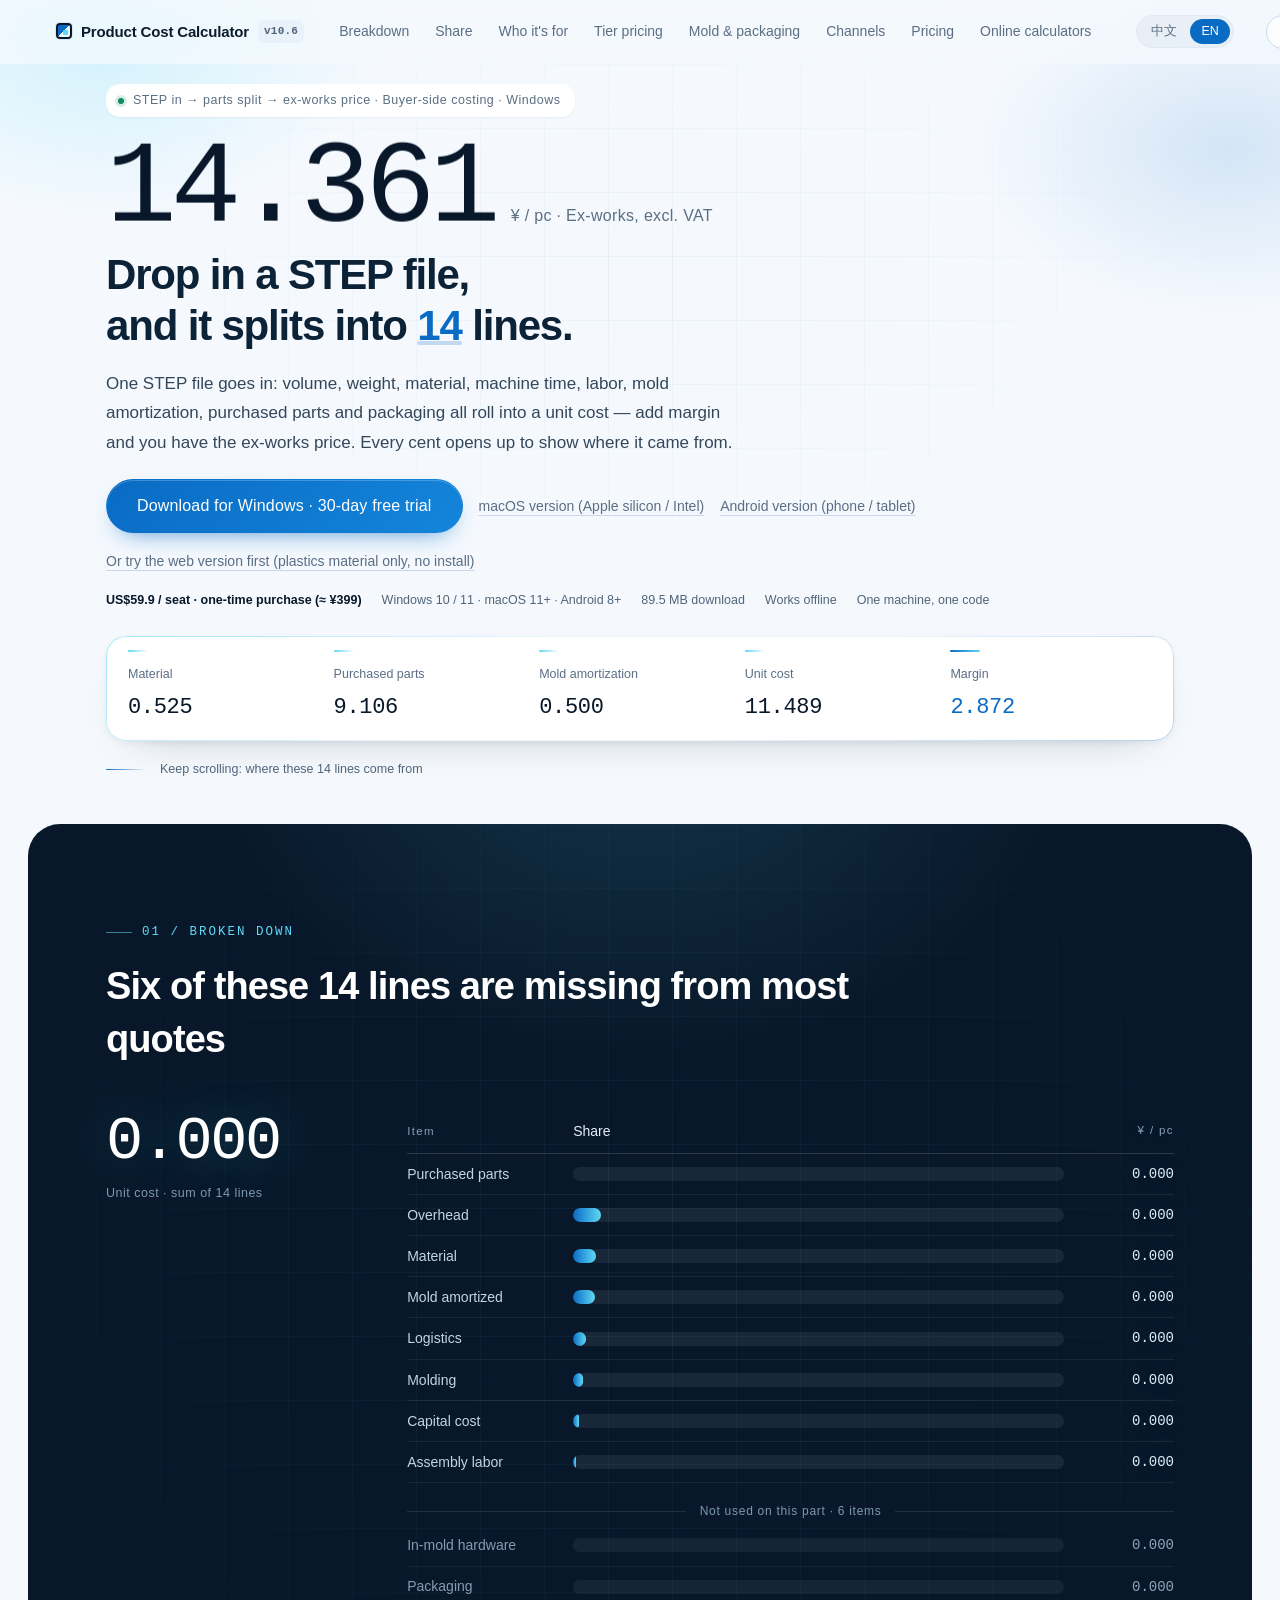
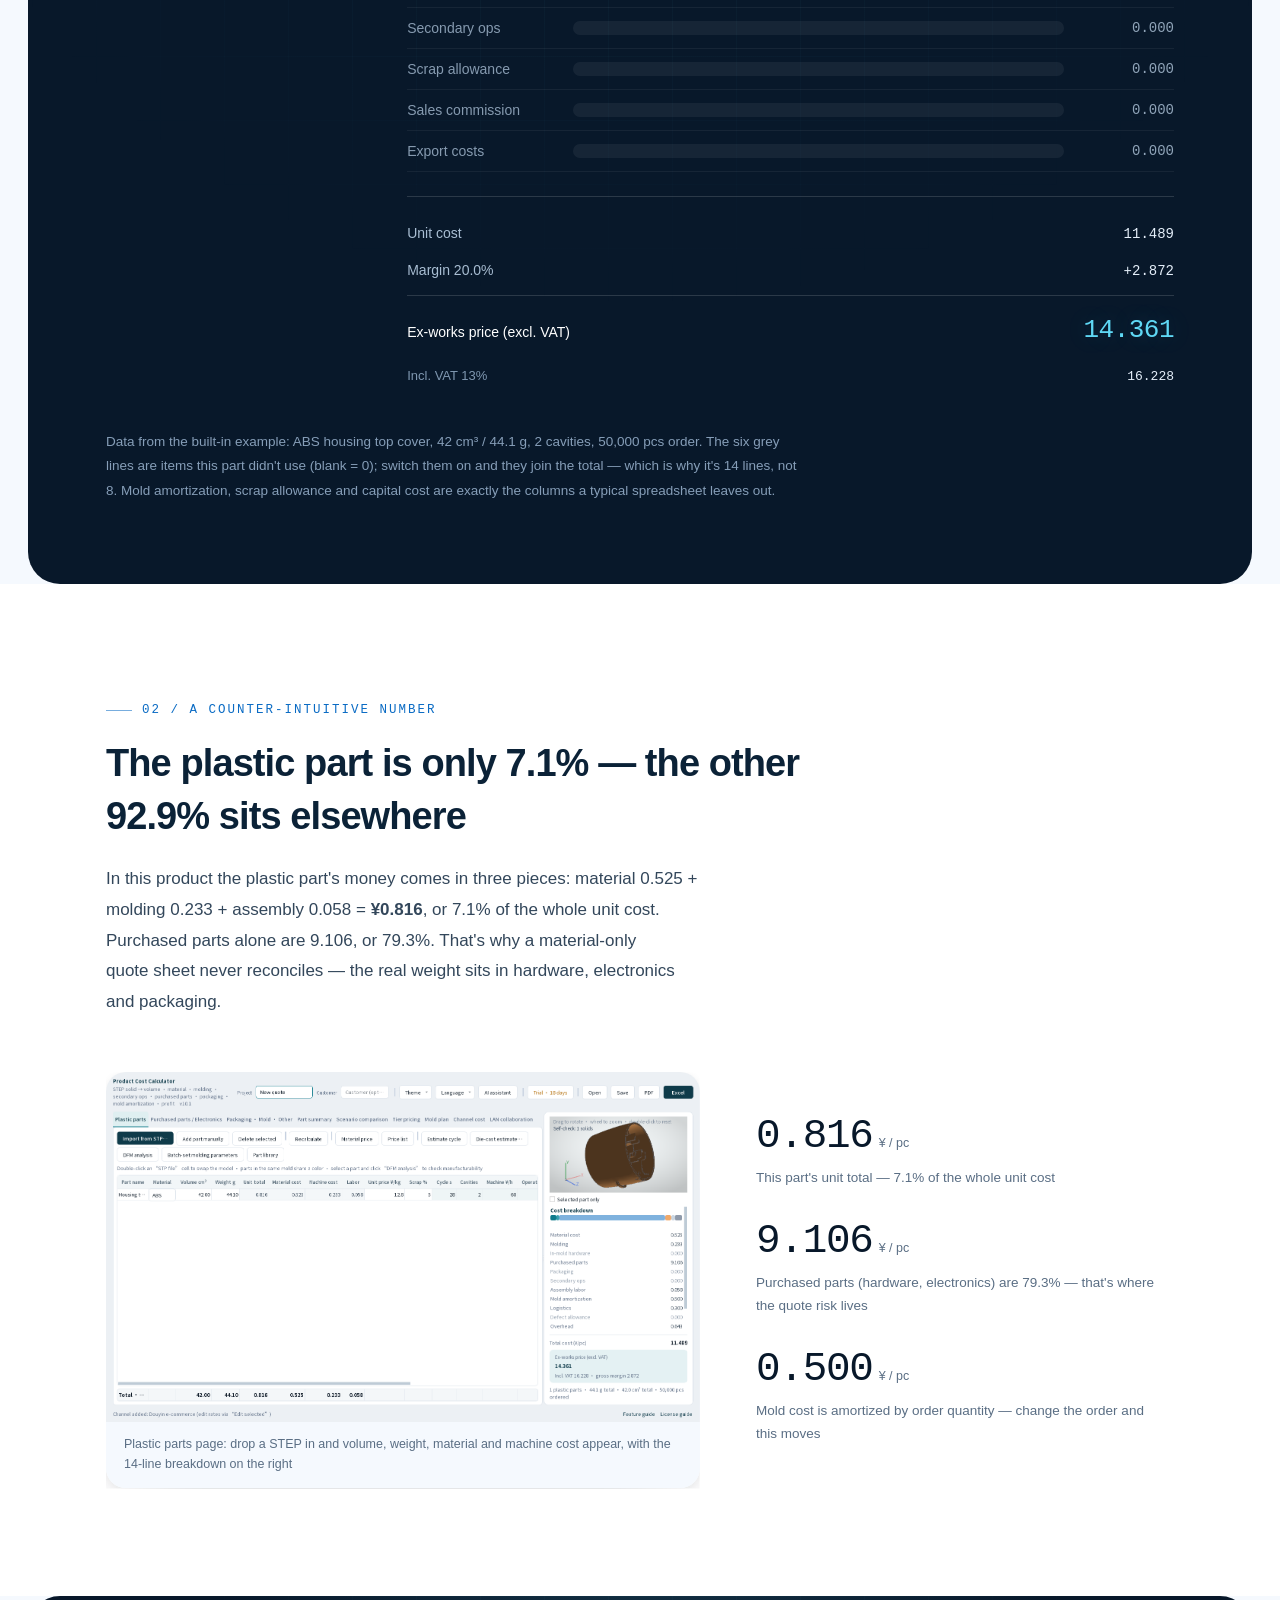
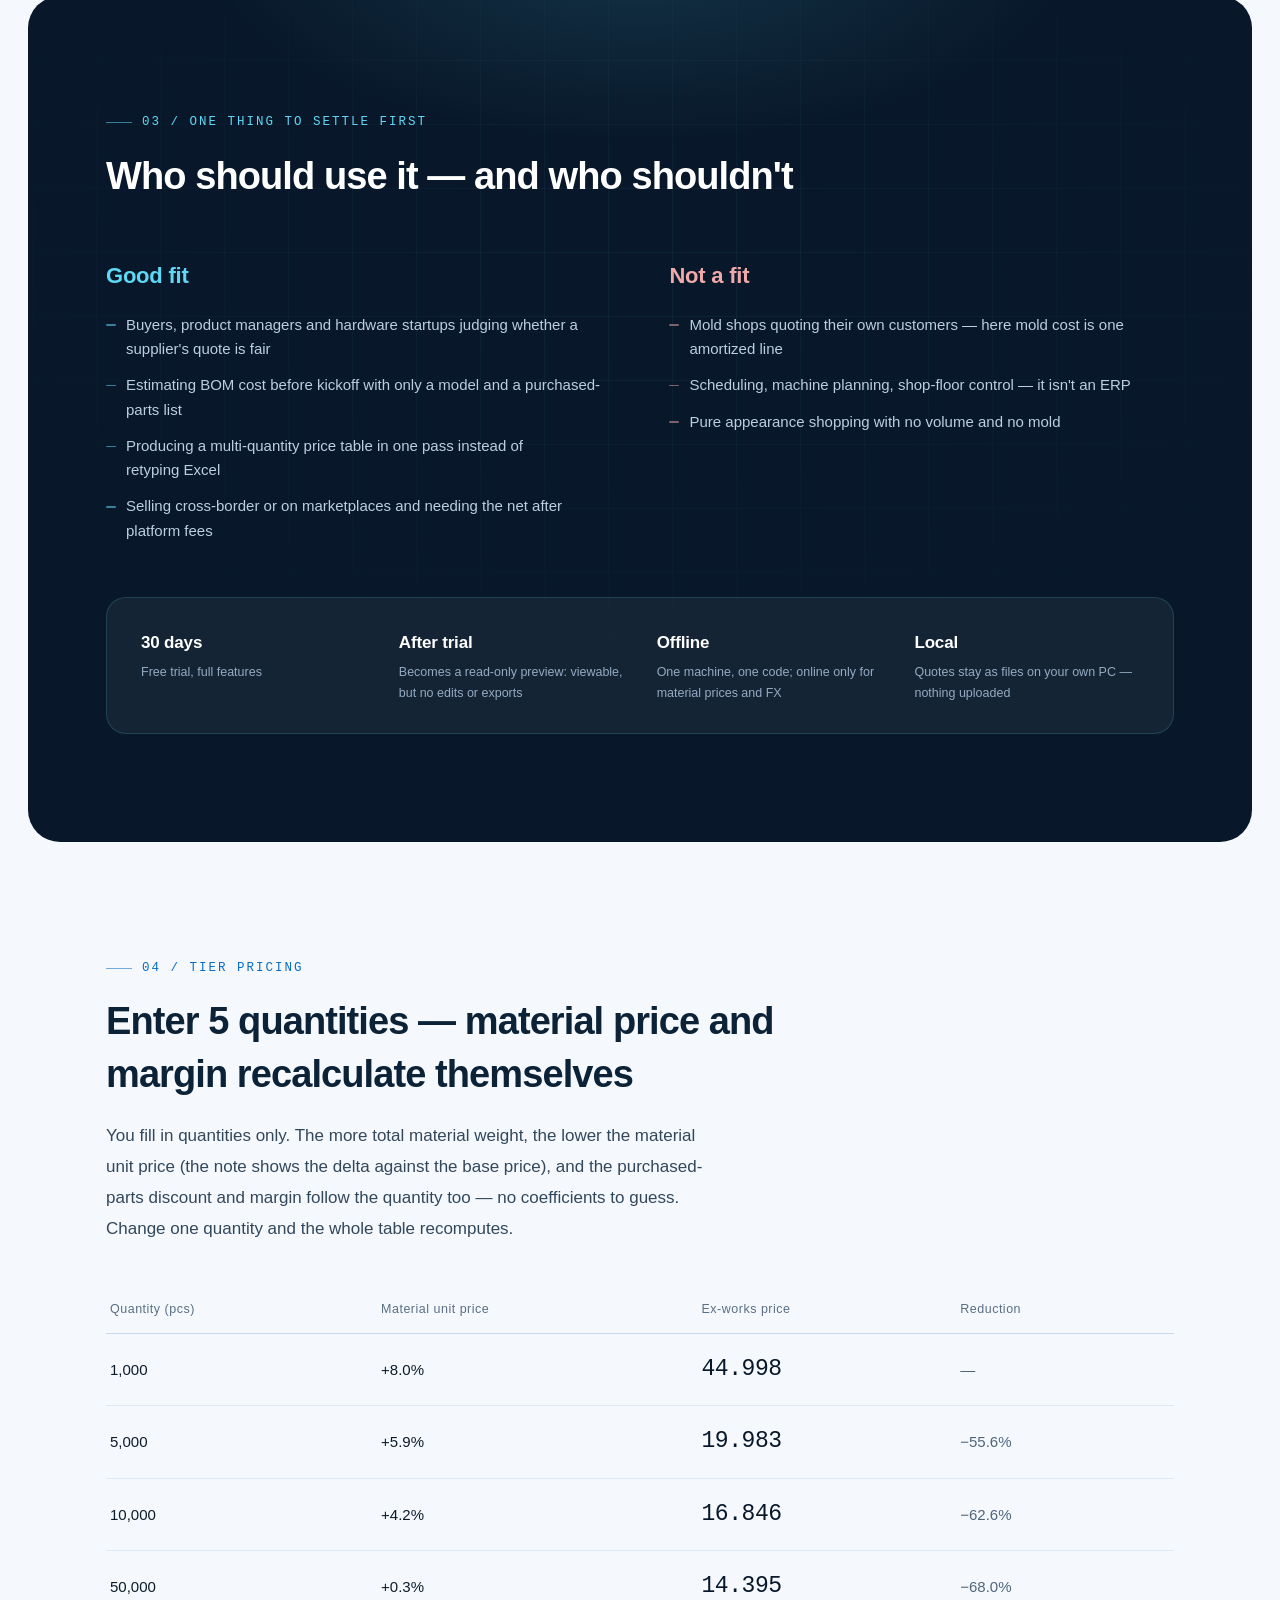
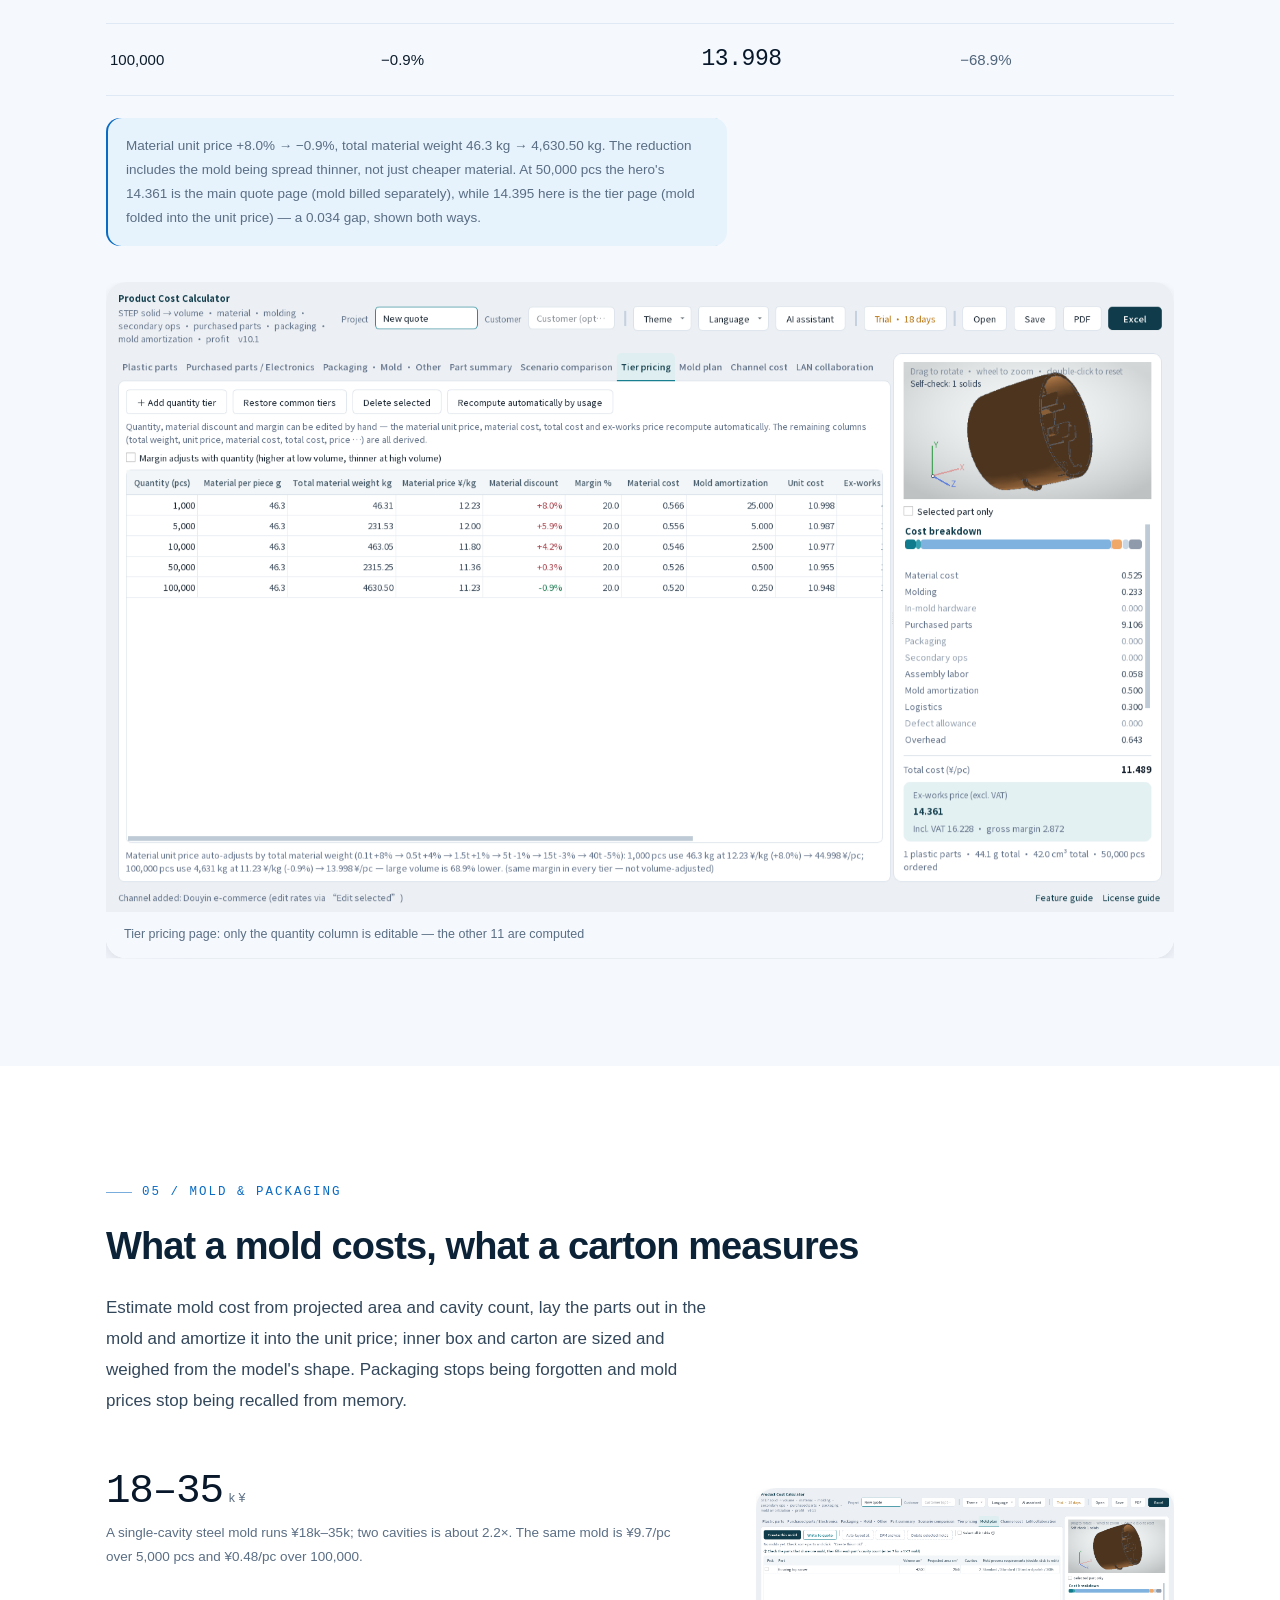
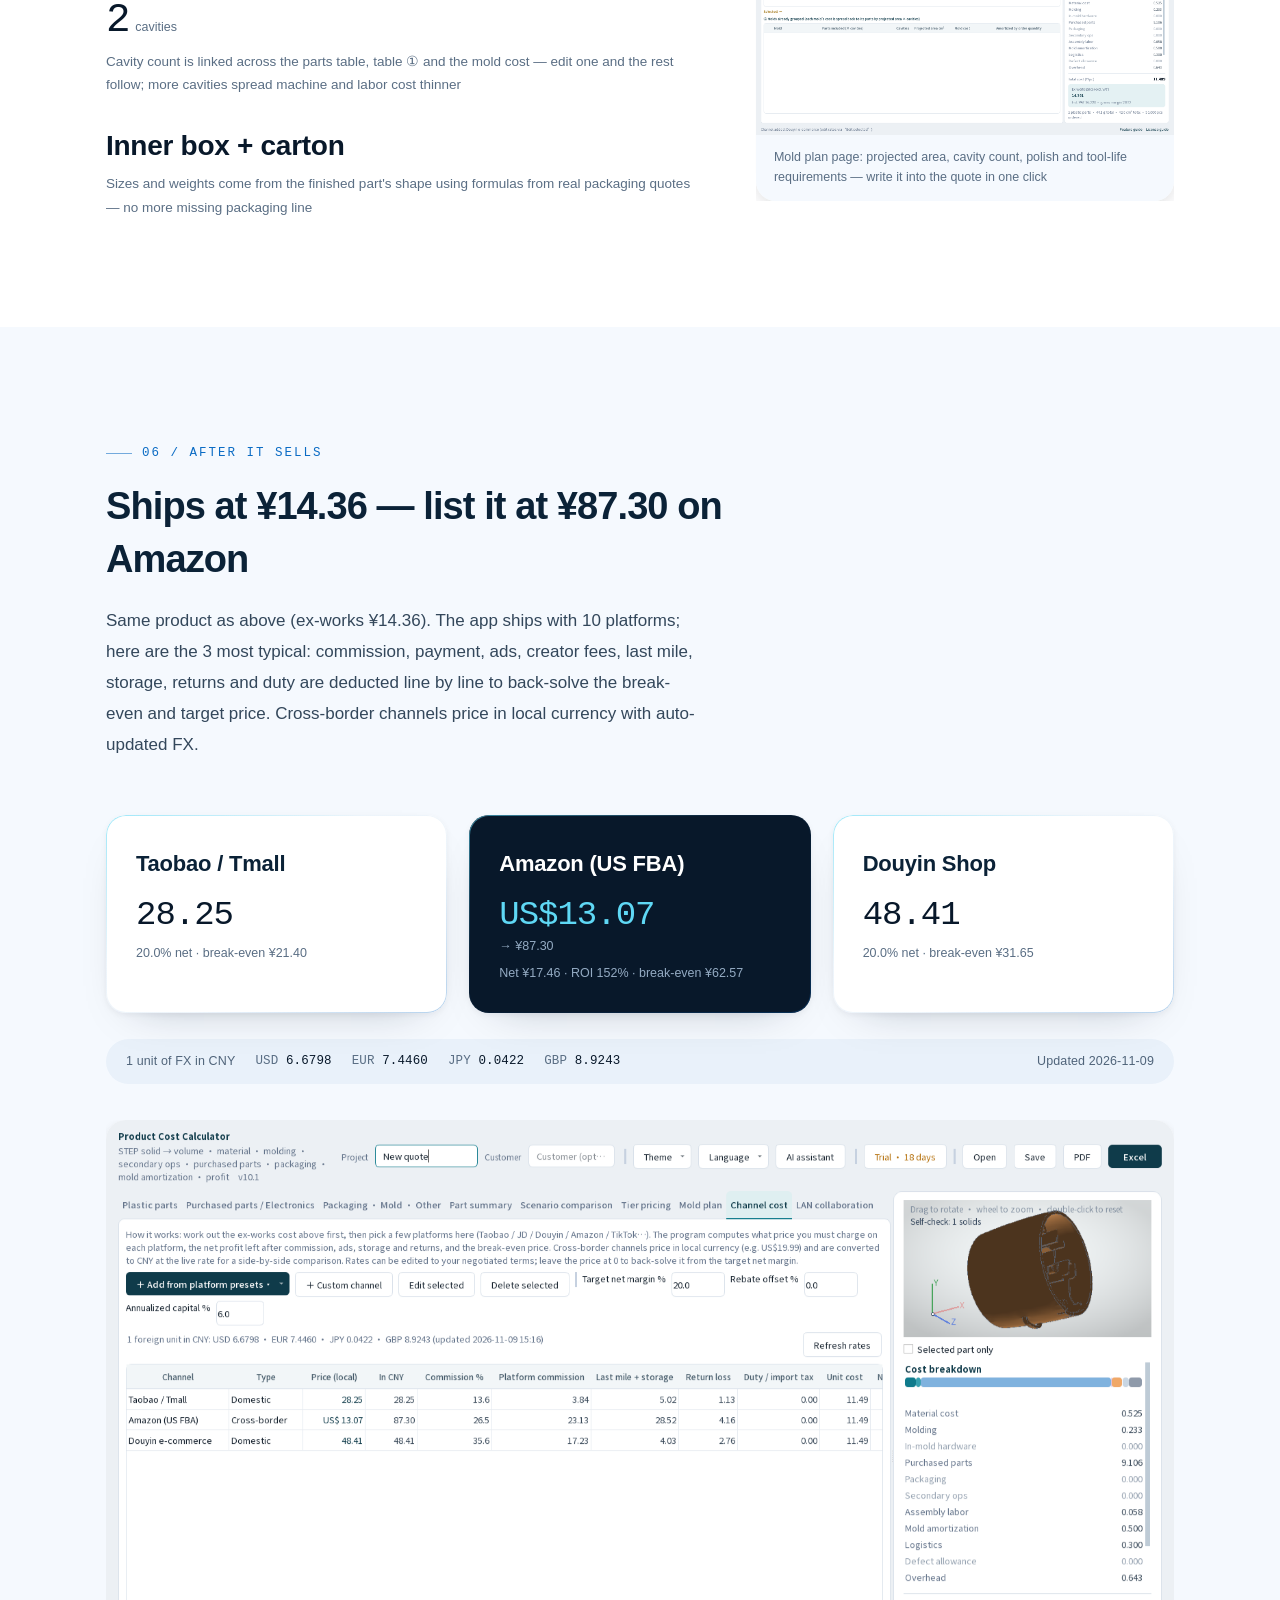
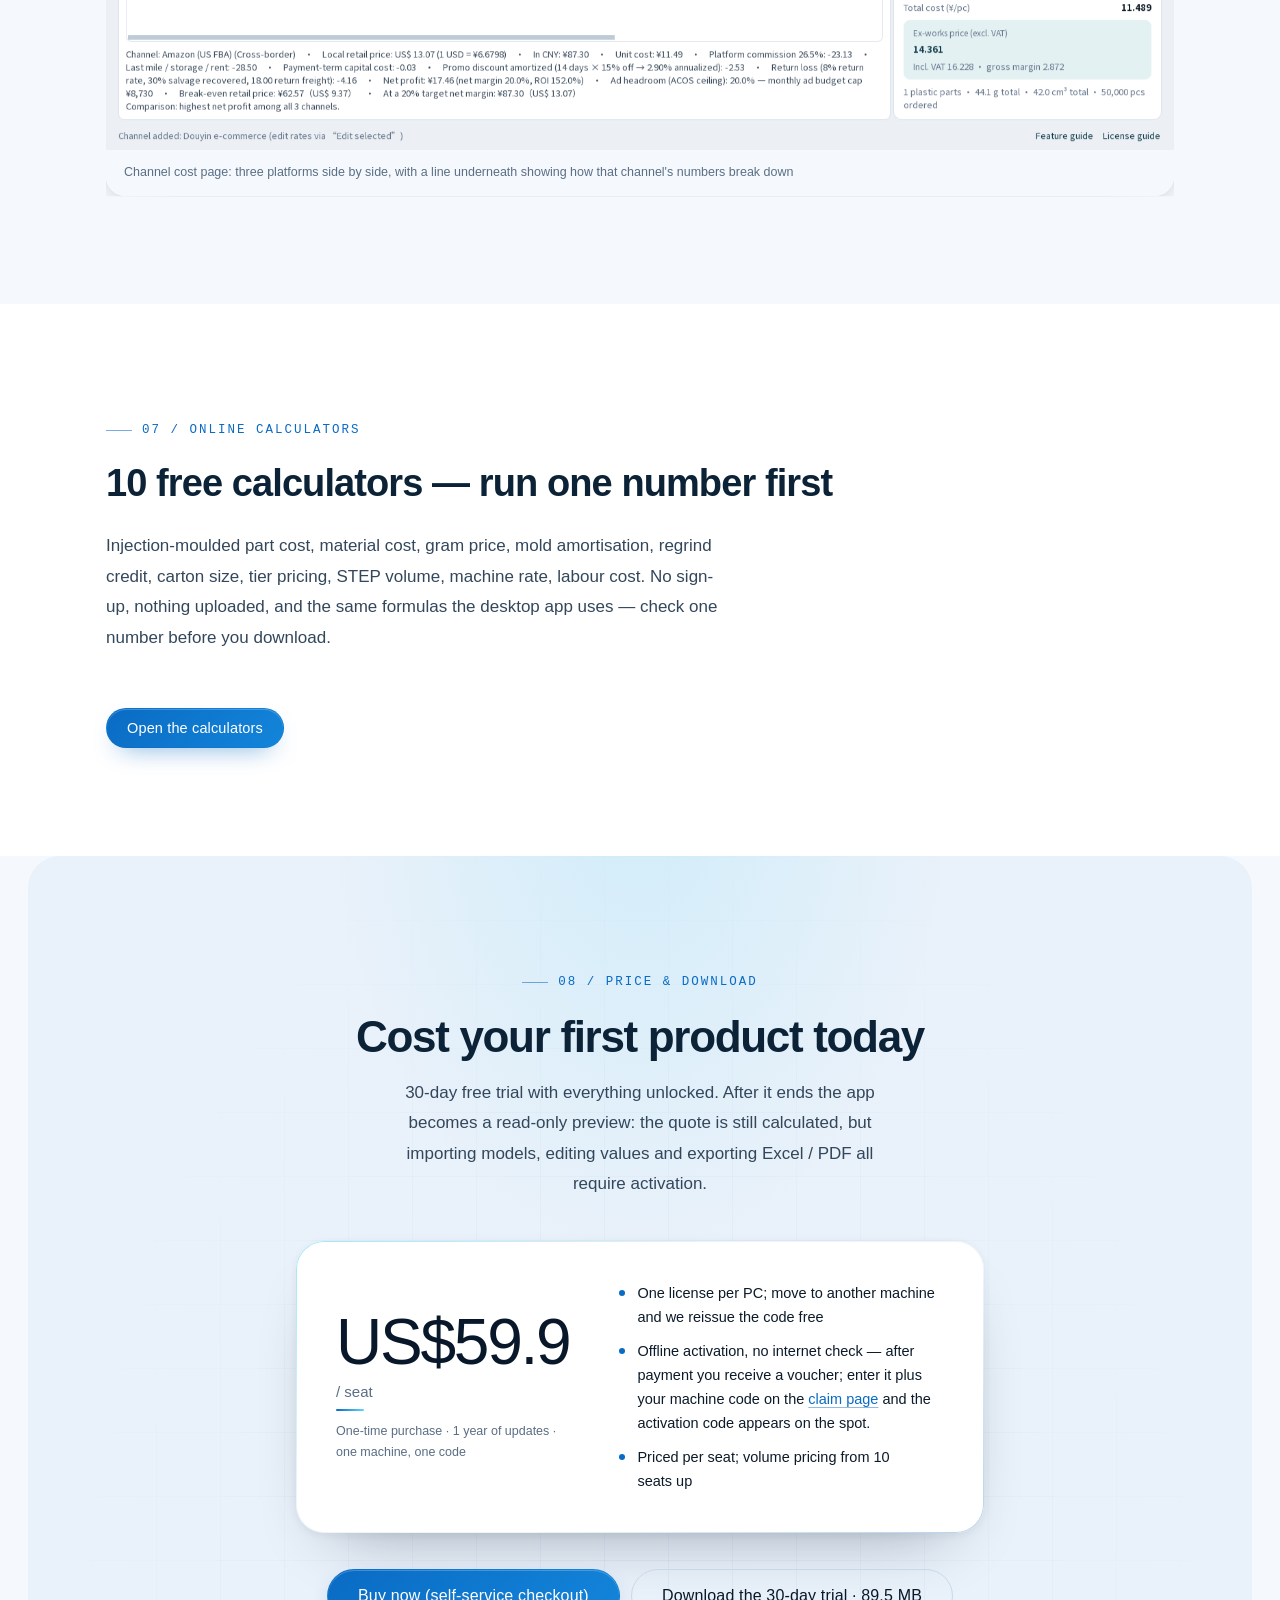
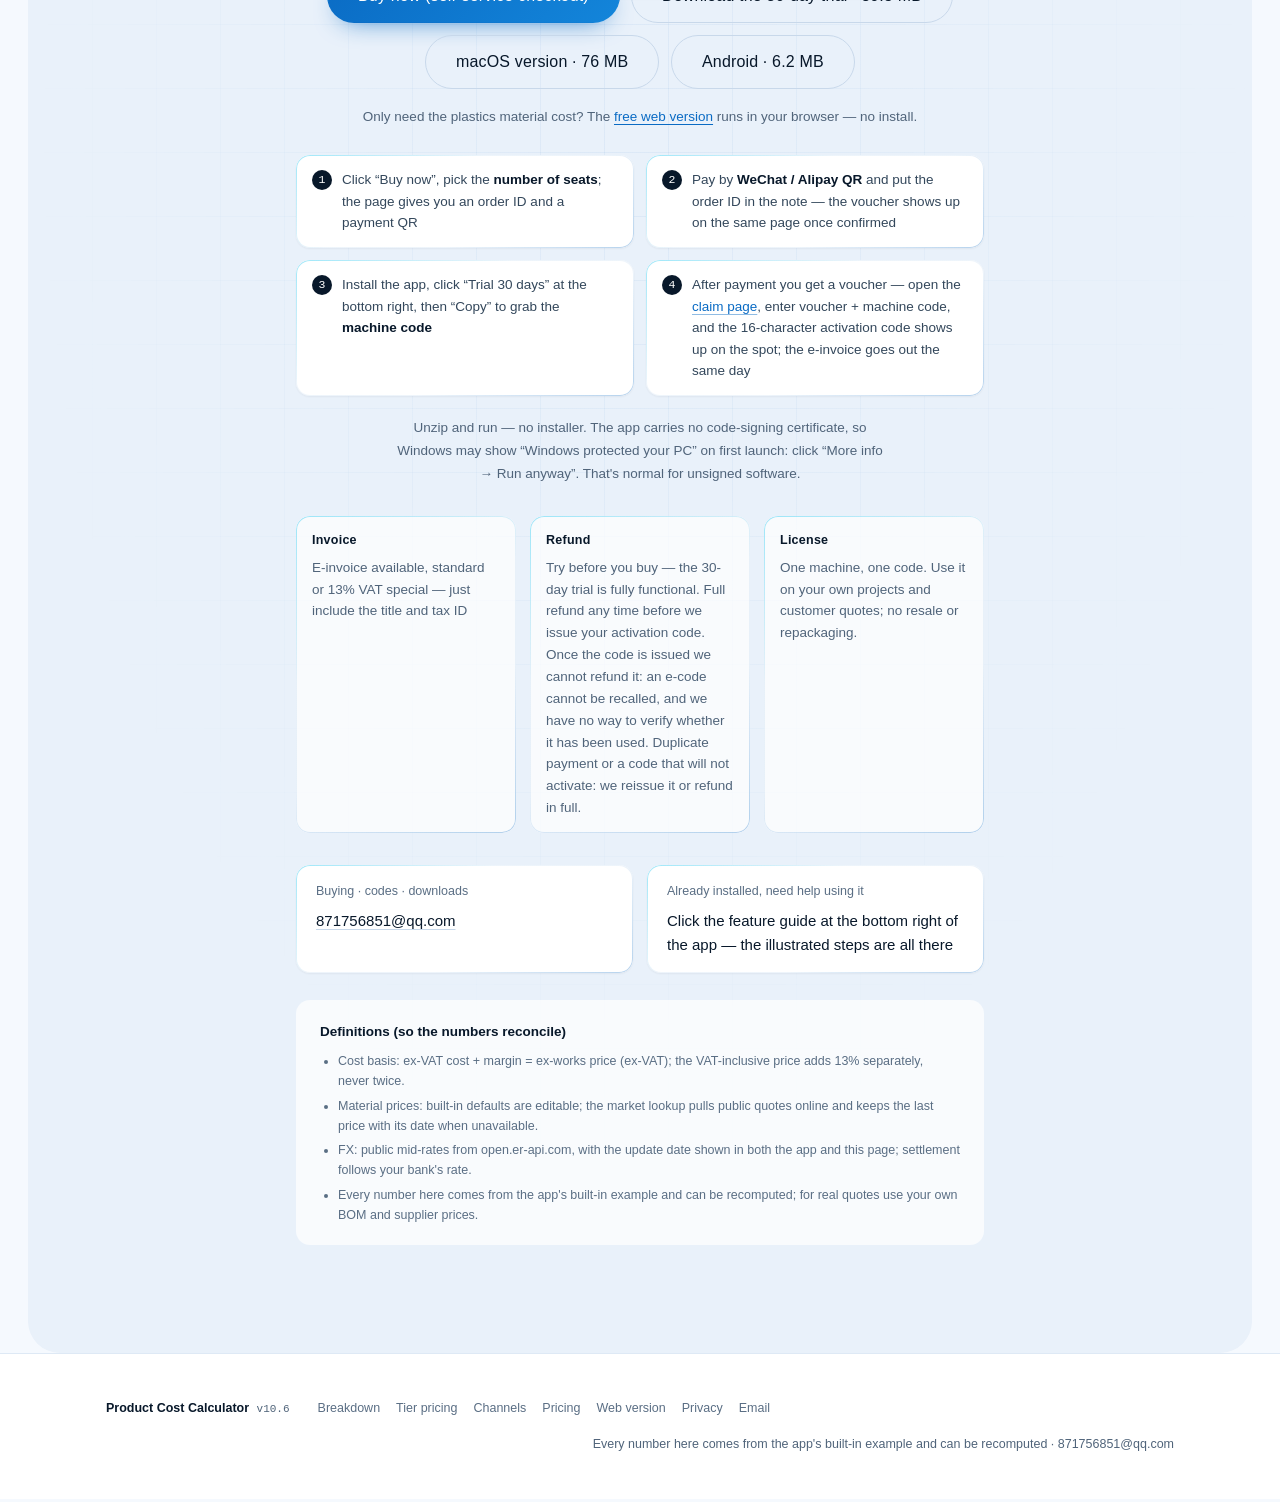
==== commit a6dd0a15: "v10.6 发版：3D 预览重做 + 下载链接更新 · index.html" ====
--- a/index.html
+++ b/index.html
@@ -108,7 +108,7 @@
     <div class="hero-cta">
       <a class="btn btn-solid btn-lg" href="https://product-cost-calculator.pages.dev/dl/ProductCost_v10.6.zip" download>下载桌面版 · 免费试用 30 天</a>
       <a class="btn-text" href="https://product-cost-calculator.pages.dev/dl/ProductCost_v10.5.1_macOS.dmg" download>macOS 版（Apple 芯片 / Intel）</a>
-      <a class="btn-text" href="https://product-cost-calculator.pages.dev/dl/ProductCost_v1.2_android.apk" download>安卓版（手机 / 平板）</a>
+      <a class="btn-text" href="https://product-cost-calculator.pages.dev/dl/ProductCost_v1.4_android.apk" download>安卓版（手机 / 平板）</a>
       <a class="btn-text" href="./web/index.html">或先试网页版（只算塑料件材料费，免安装）</a>
     </div>
 
@@ -417,7 +417,7 @@
         <a class="btn btn-solid btn-lg" href="https://product-cost-calculator.pages.dev/store" id="buy">立即购买（自助下单）</a>
         <a class="btn btn-line btn-lg" href="https://product-cost-calculator.pages.dev/dl/ProductCost_v10.6.zip" download>先下载试用 30 天 · 89.5 MB</a>
         <a class="btn btn-line btn-lg" href="https://product-cost-calculator.pages.dev/dl/ProductCost_v10.5.1_macOS.dmg" download>macOS 版 · 76 MB</a>
-        <a class="btn btn-line btn-lg" href="https://product-cost-calculator.pages.dev/dl/ProductCost_v1.2_android.apk" download>安卓版 · 6.2 MB</a>
+        <a class="btn btn-line btn-lg" href="https://product-cost-calculator.pages.dev/dl/ProductCost_v1.4_android.apk" download>安卓版 · 6.2 MB</a>
       </div>
 
       <p class="get-alt" data-i18n-html="get-alt">
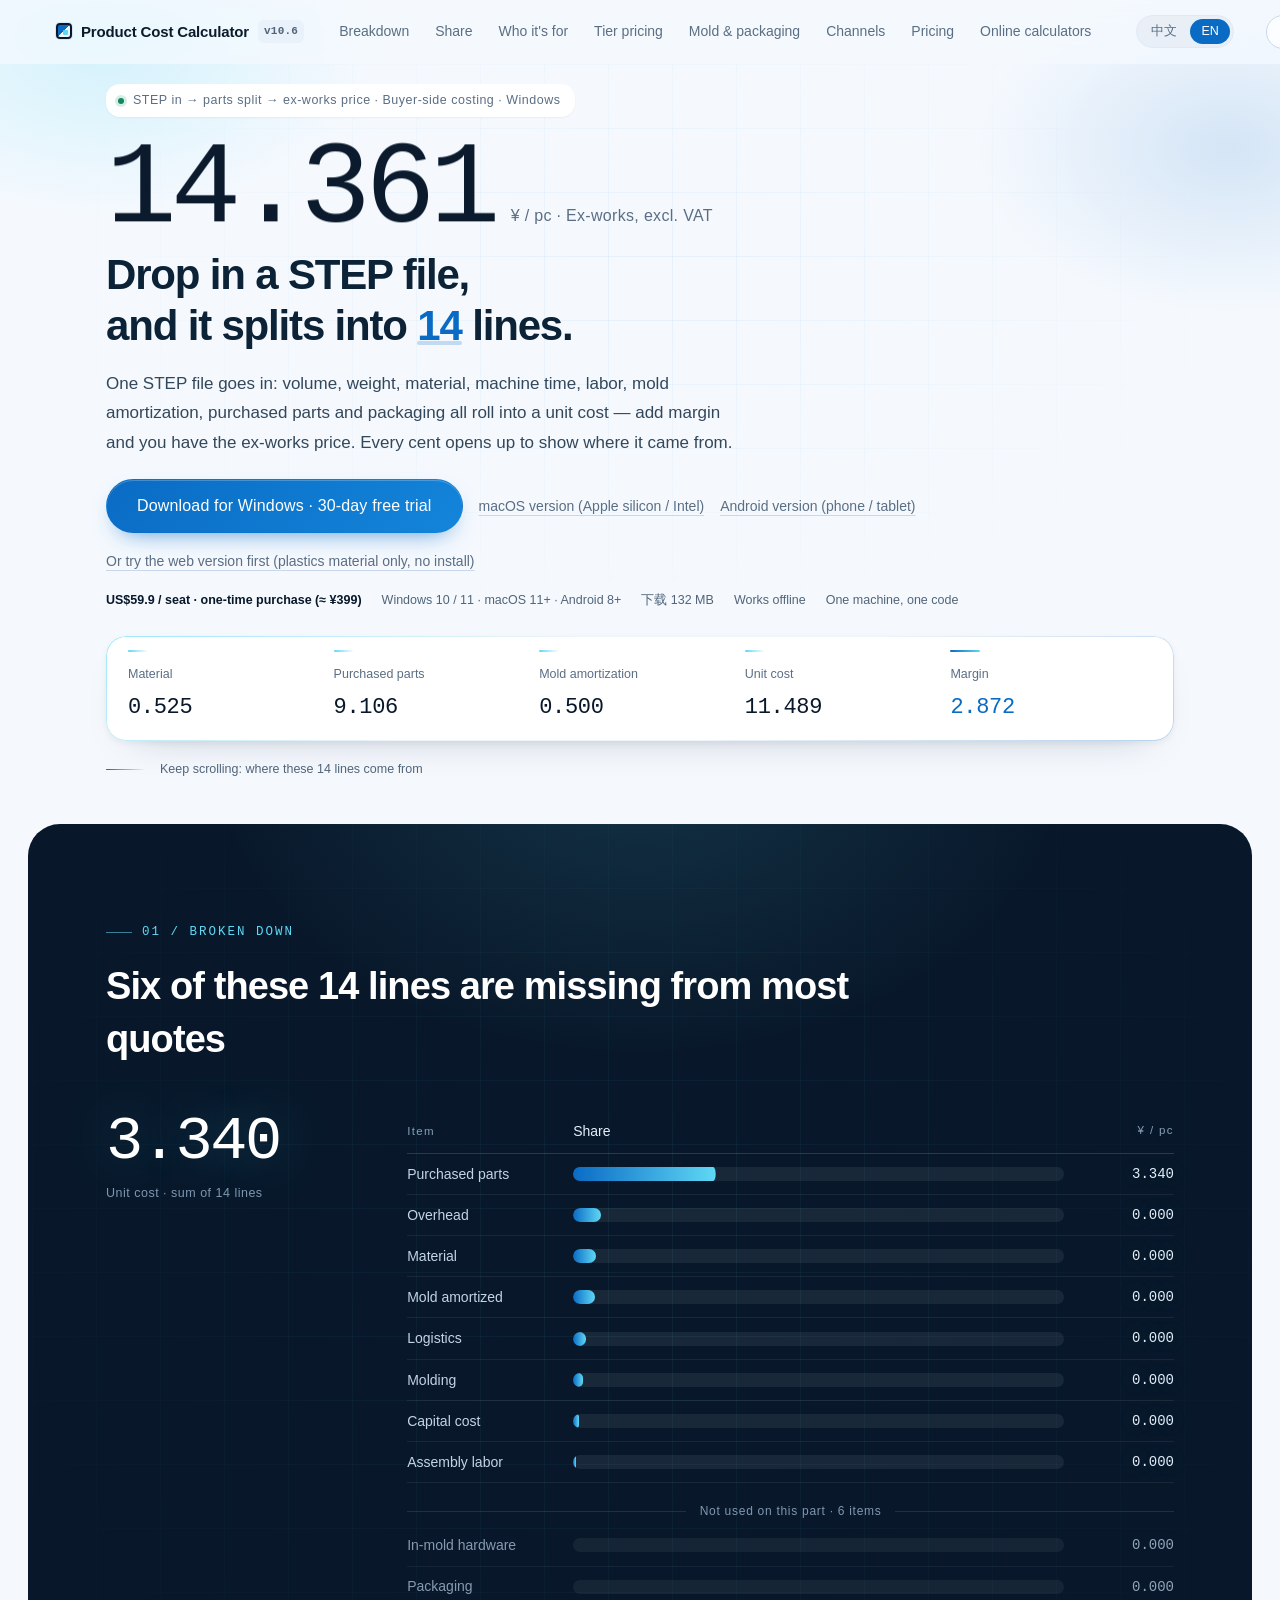
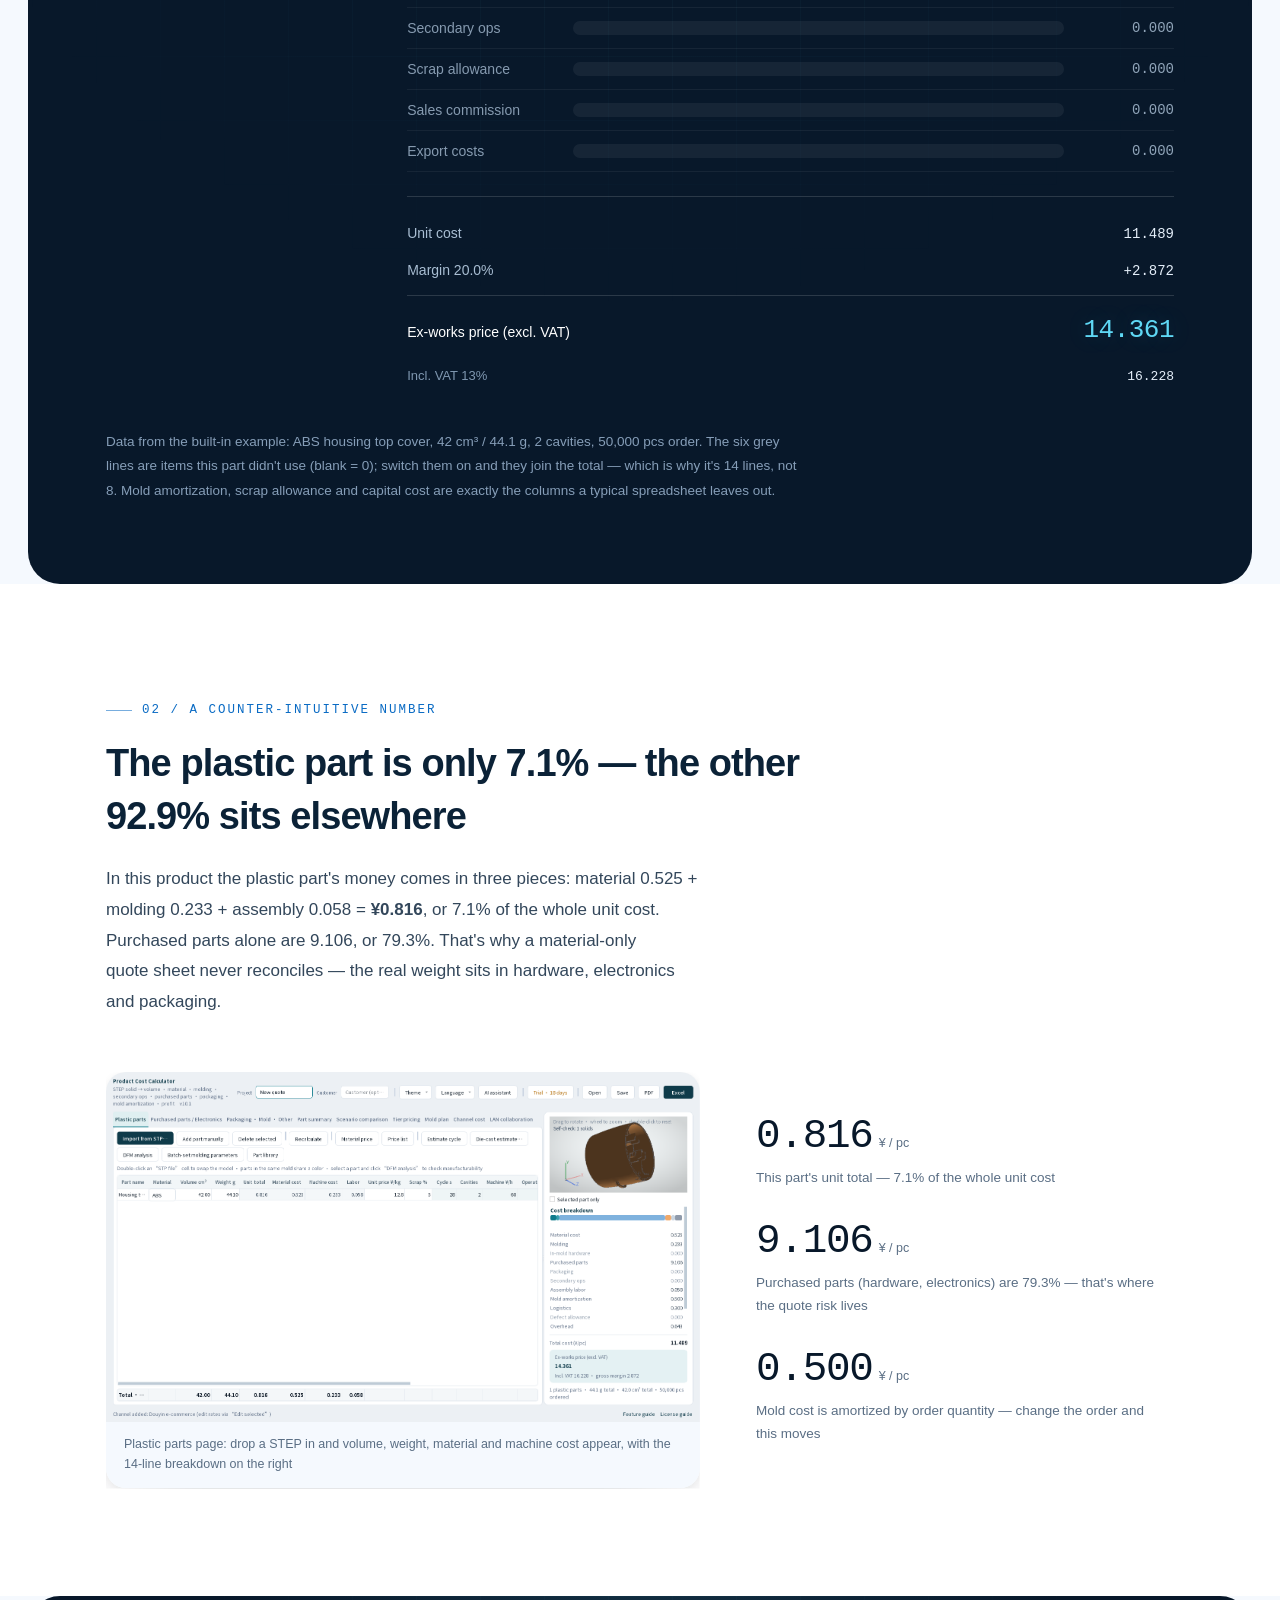
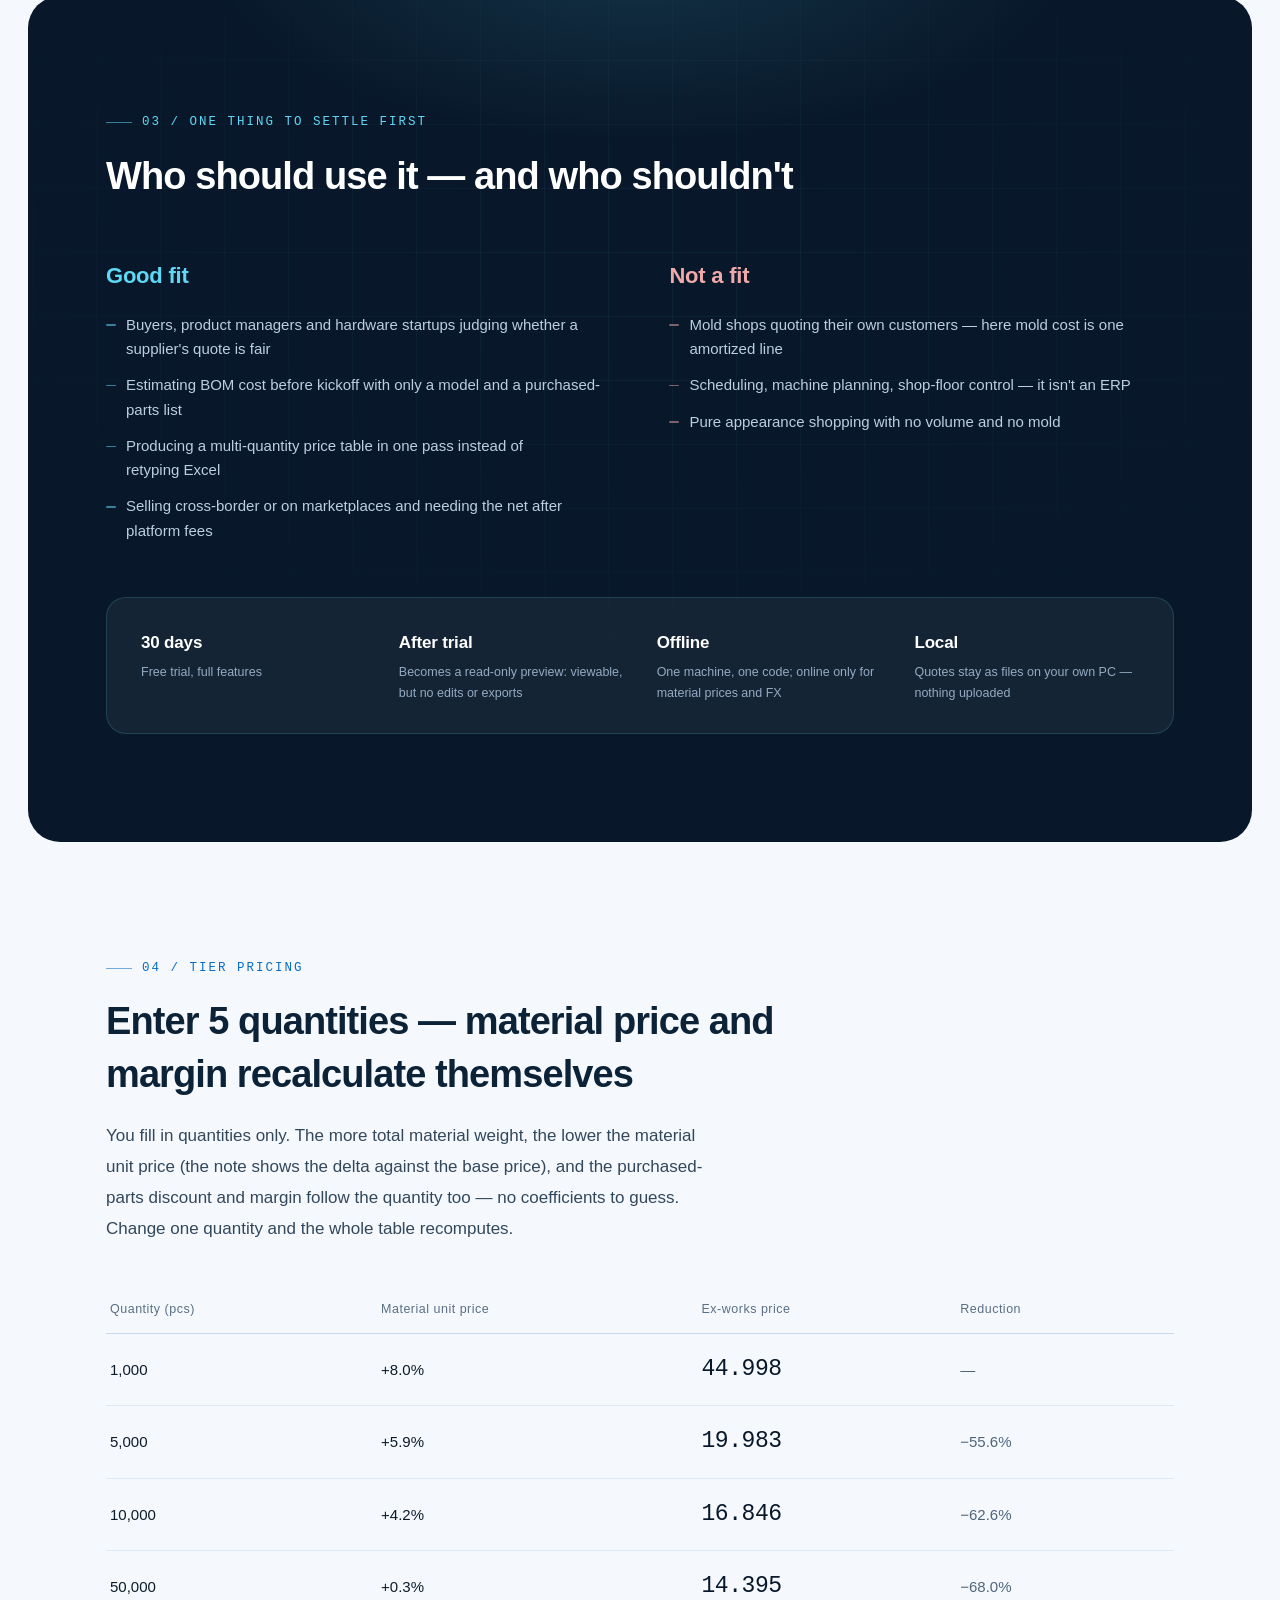
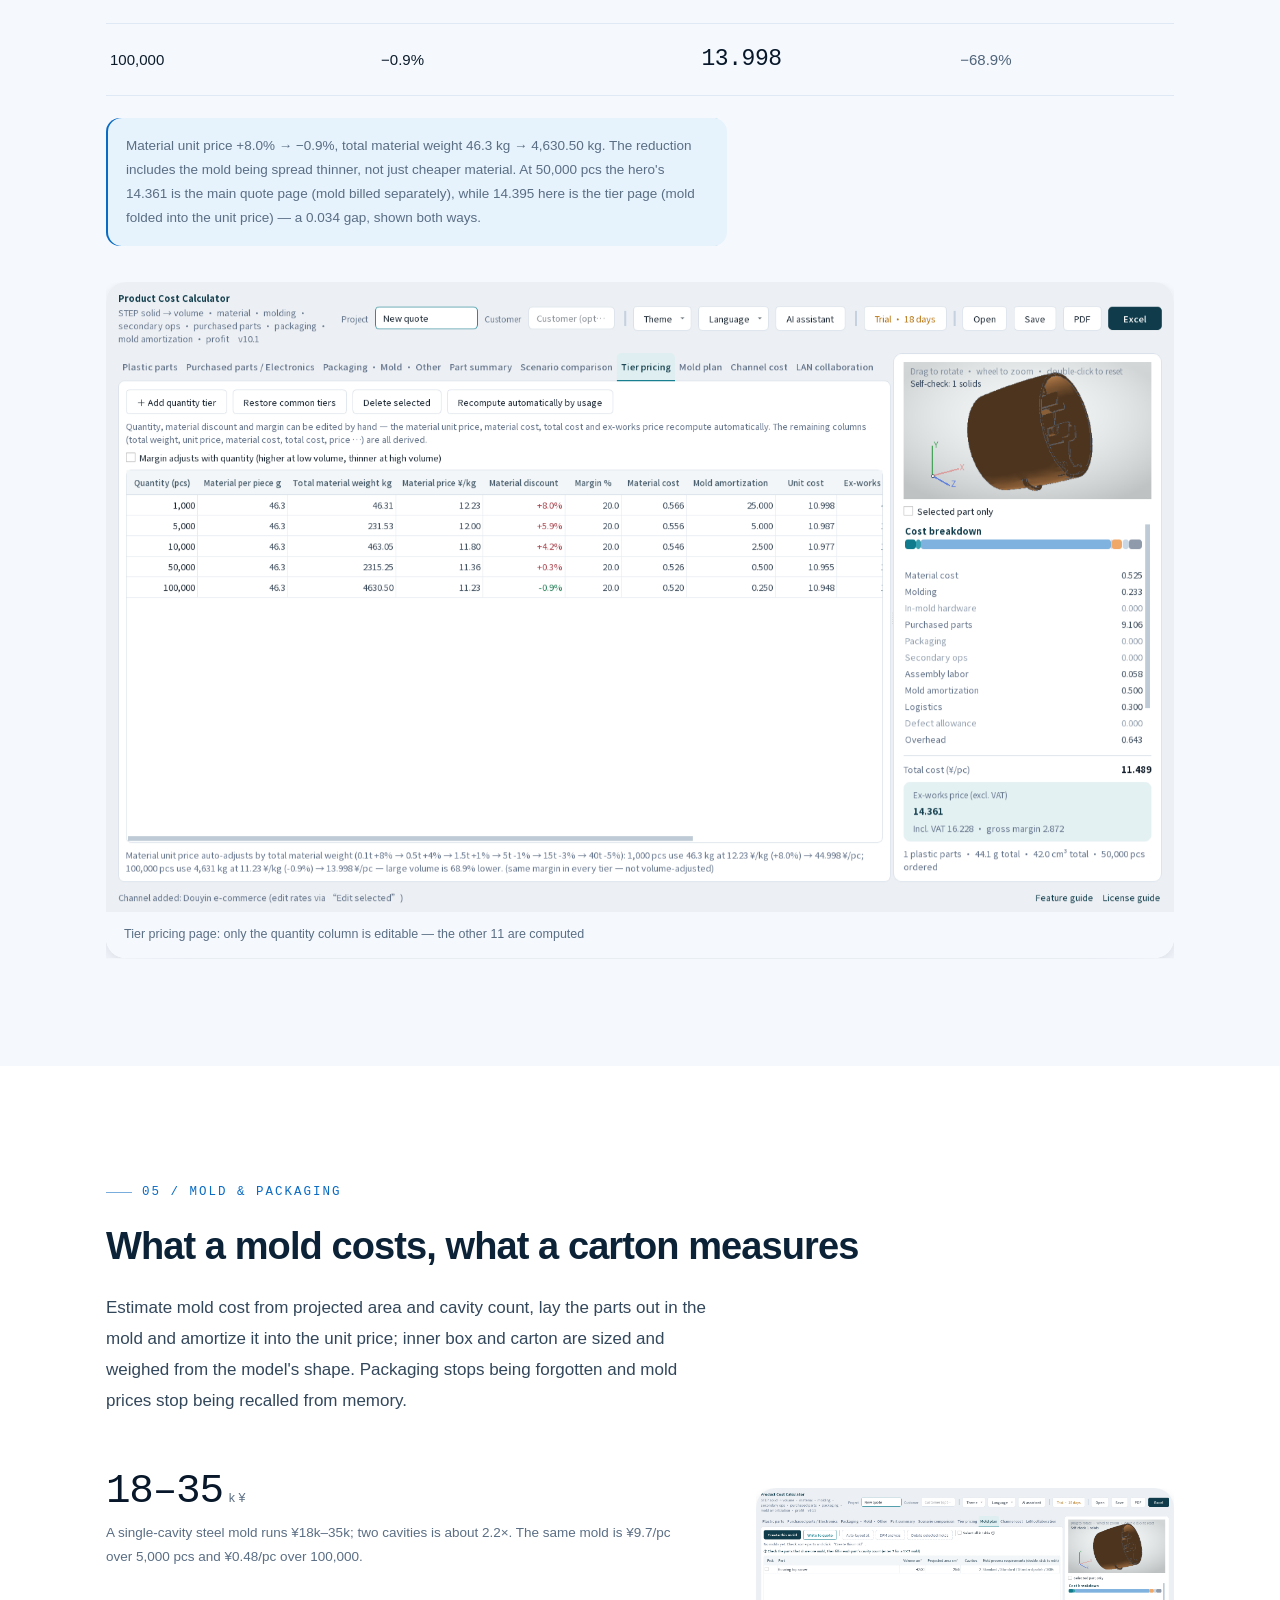
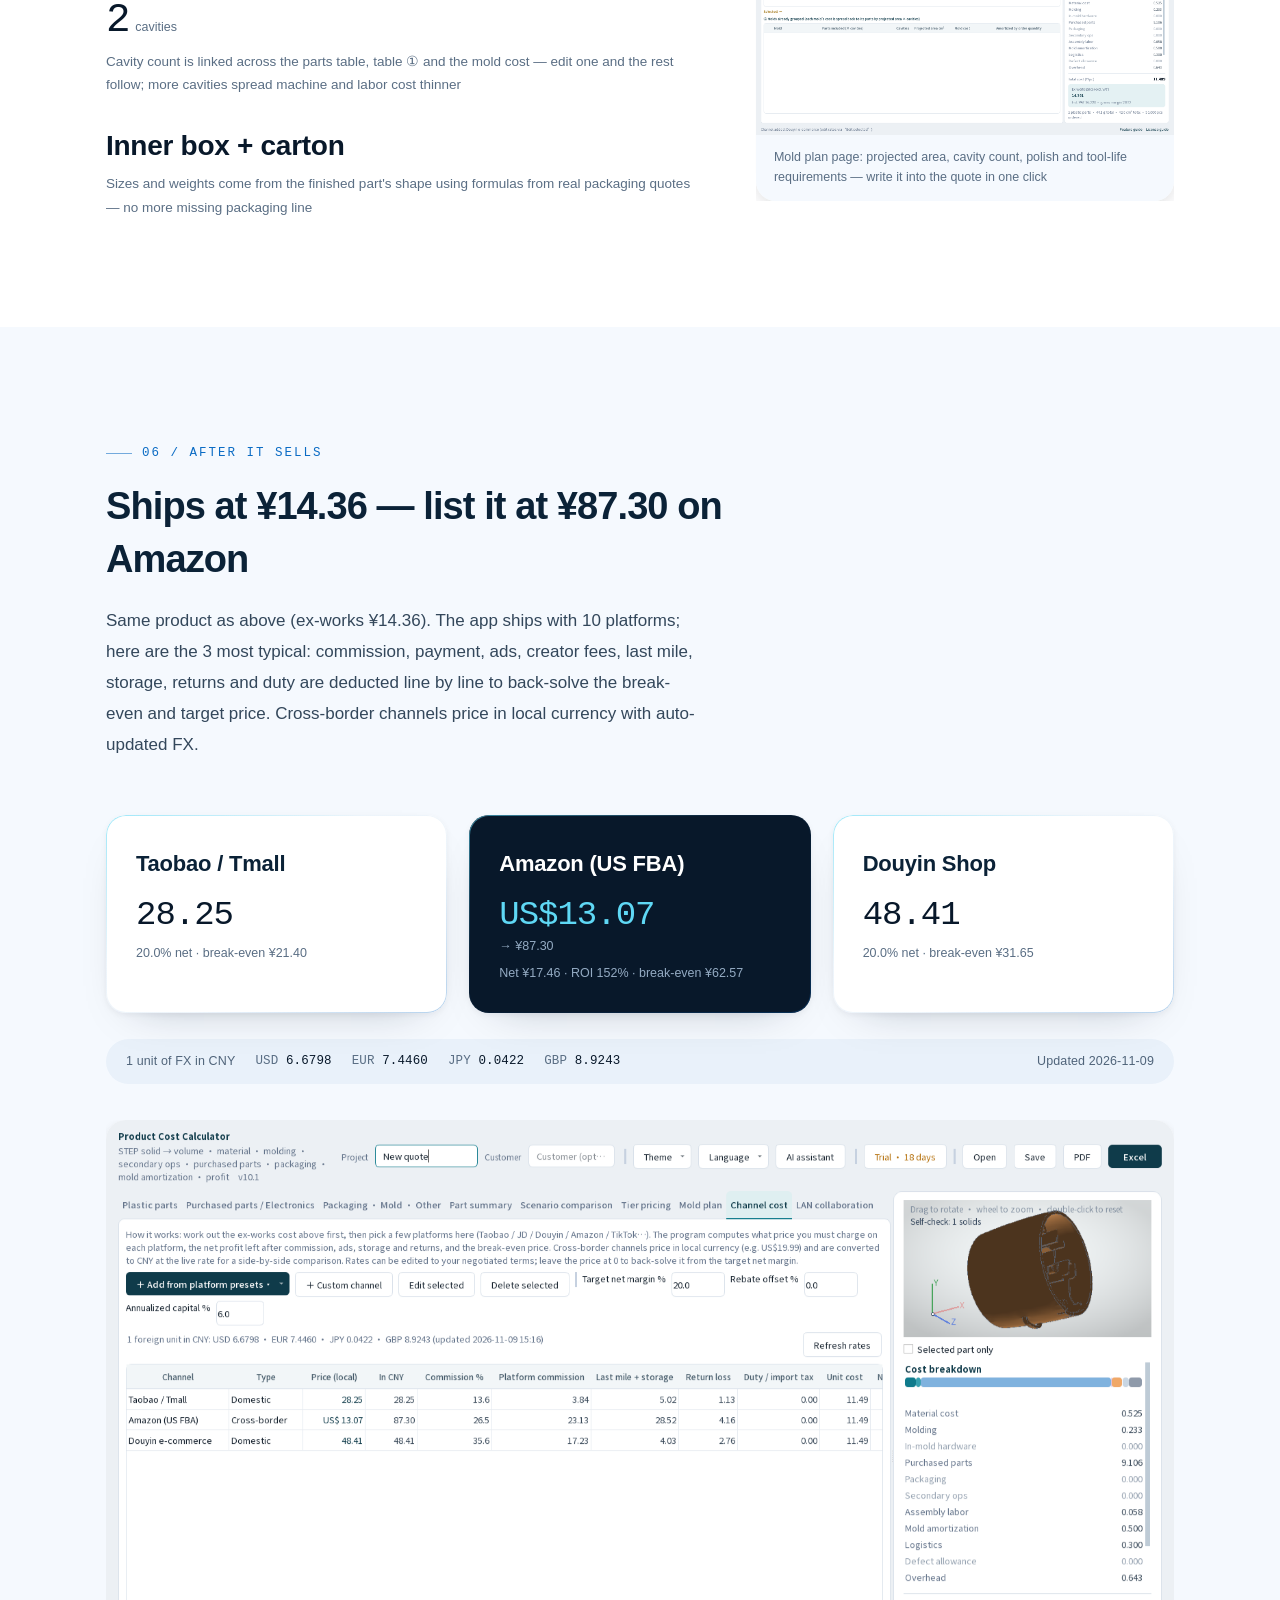
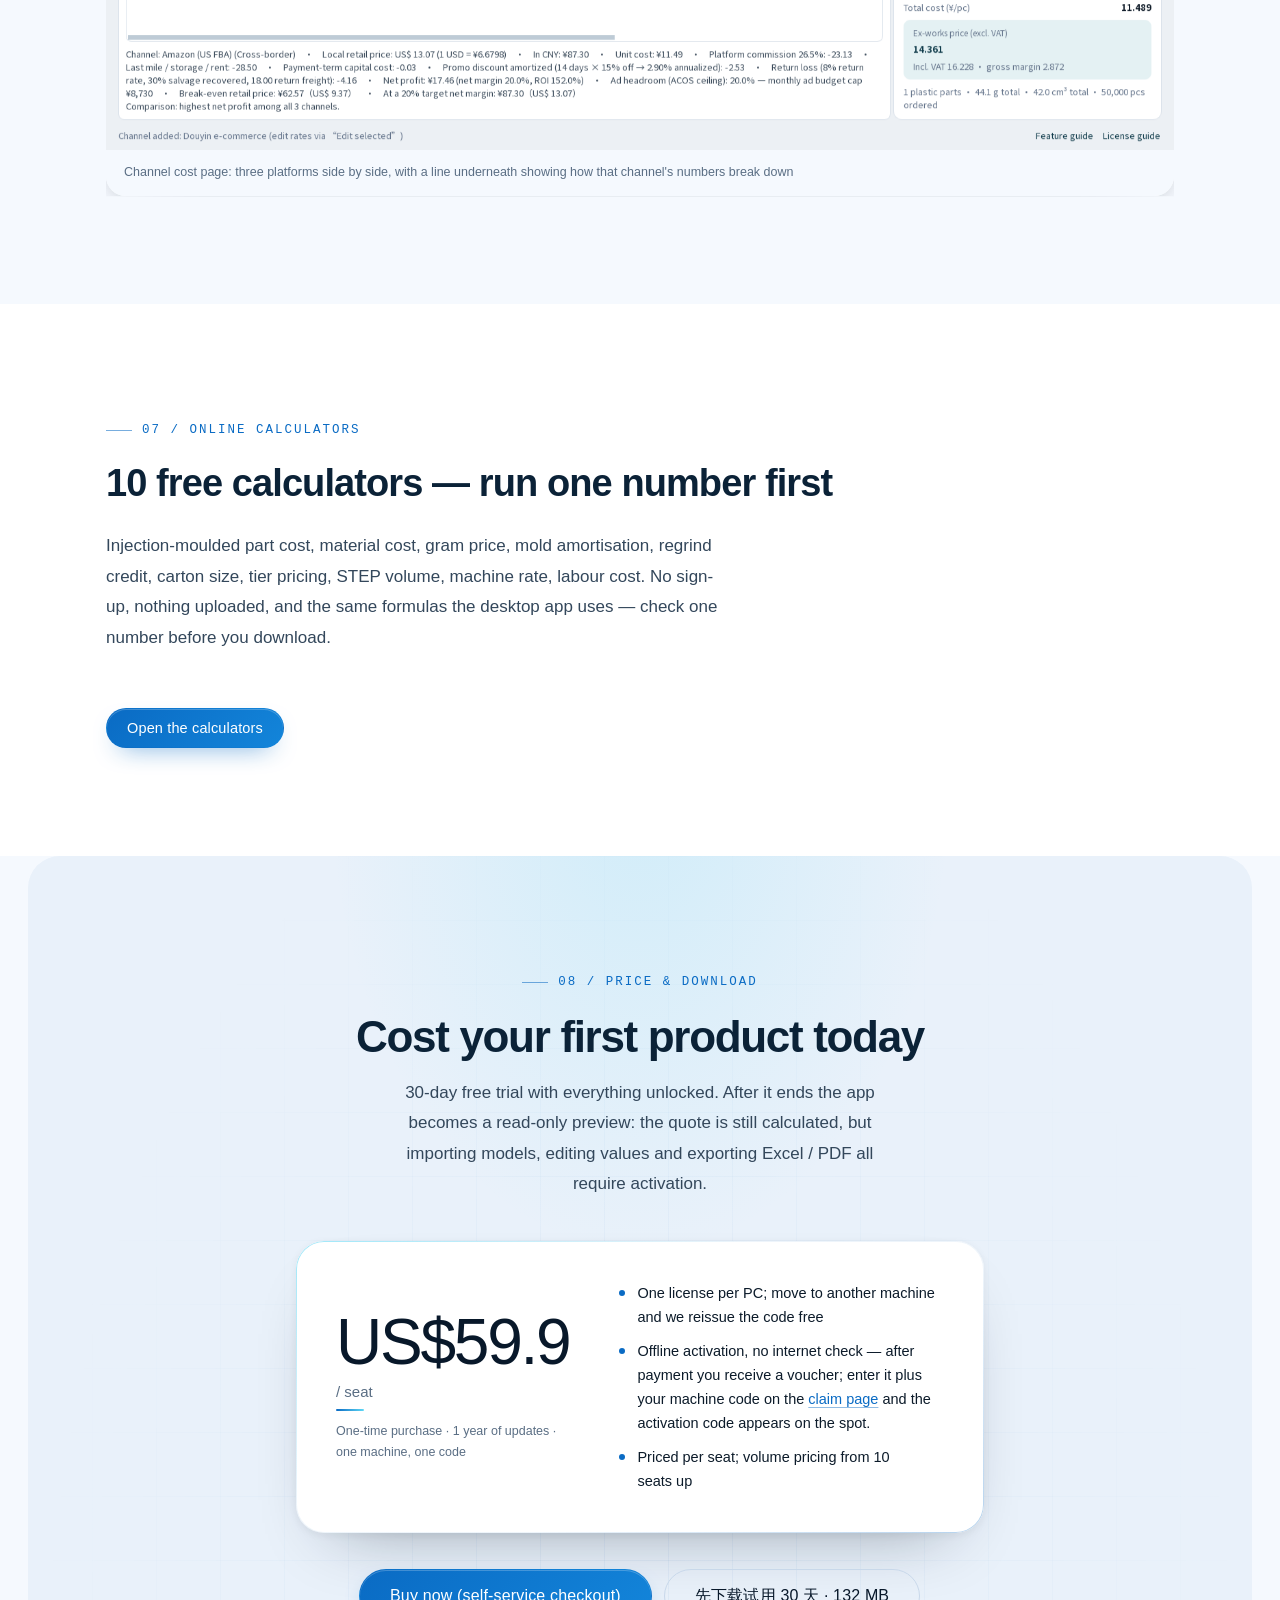
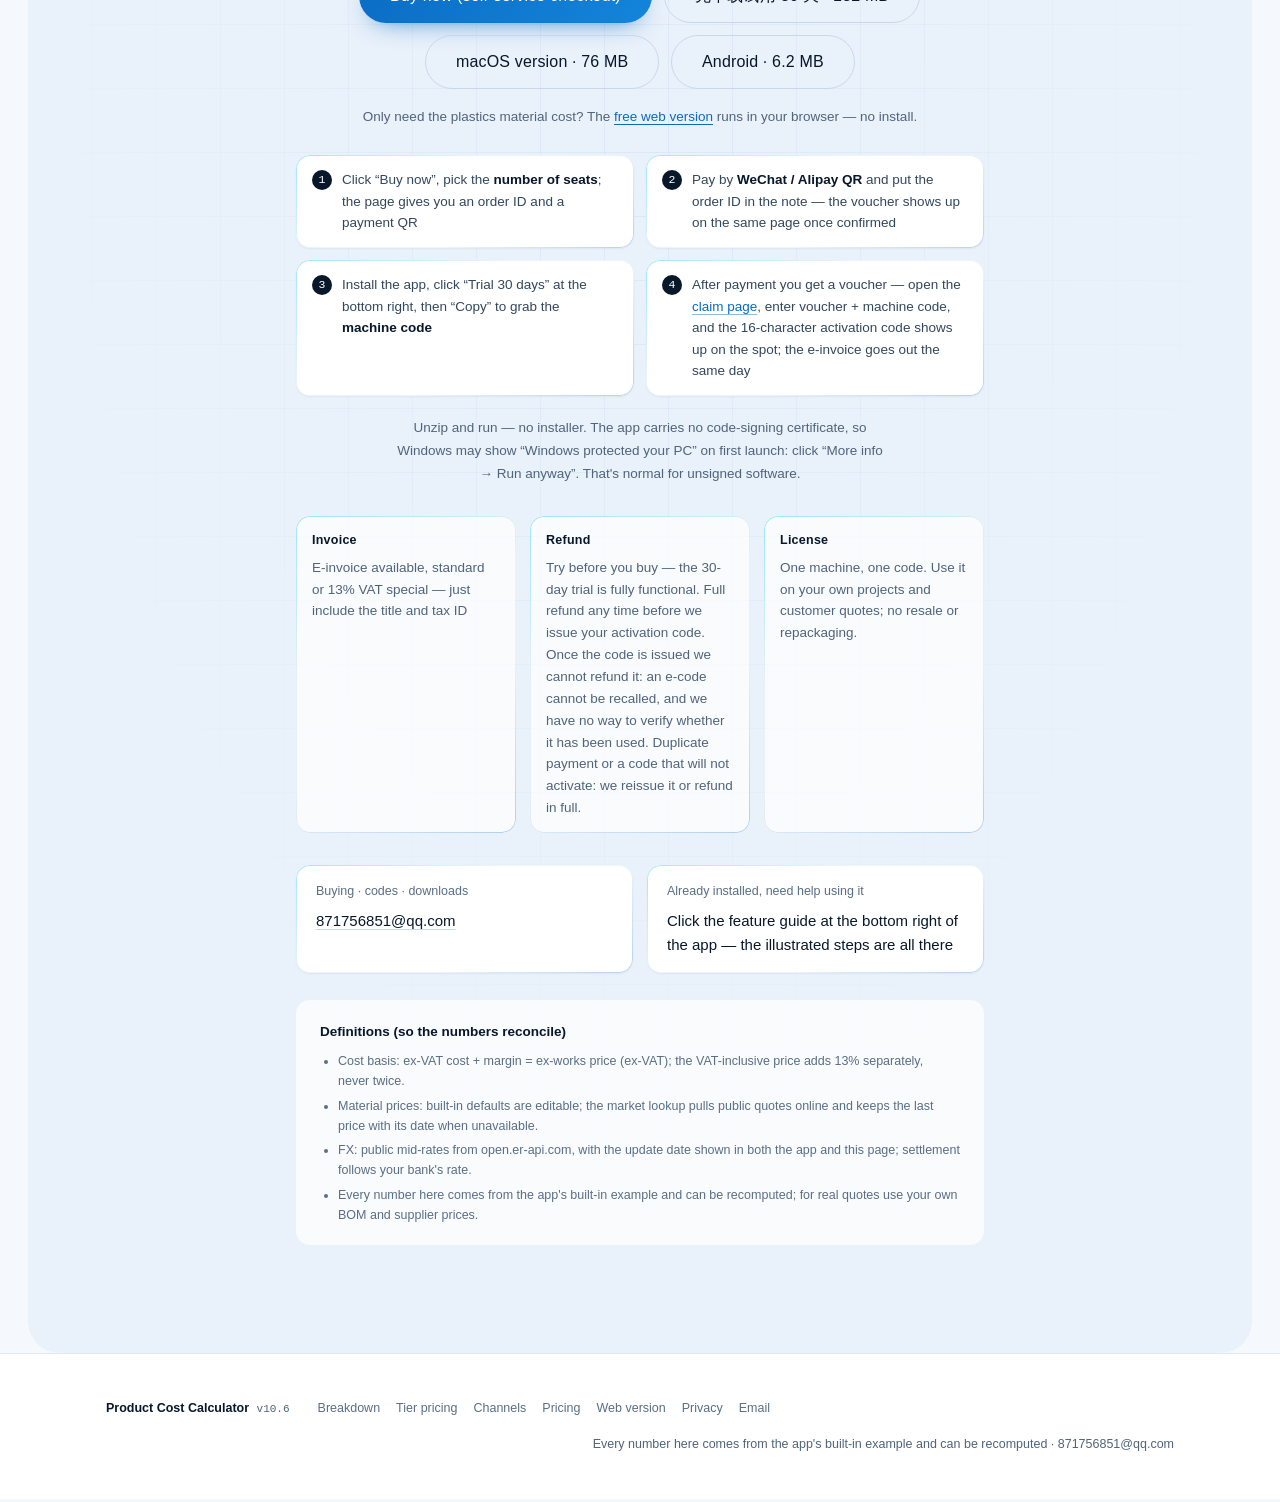
==== commit 50d9c121: "v10.10 发版：版本号、下载链接、i18n · index.html" ====
--- a/index.html
+++ b/index.html
@@ -59,7 +59,7 @@
   <a class="nav-brand" href="#top">
     <span class="nav-mark" aria-hidden="true"></span>
     <span class="nav-name">产品成本核算工具</span>
-    <span class="nav-ver">v10.6</span>
+    <span class="nav-ver">v10.10</span>
   </a>
   <nav class="nav-links" aria-label="页面导航">
     <a href="#breakdown">拆解</a>
@@ -106,7 +106,7 @@
     </p>
 
     <div class="hero-cta">
-      <a class="btn btn-solid btn-lg" href="https://product-cost-calculator.pages.dev/dl/ProductCost_v10.6.zip" download>下载桌面版 · 免费试用 30 天</a>
+      <a class="btn btn-solid btn-lg" href="https://product-cost-calculator.pages.dev/dl/ProductCost_v10.10.zip" download>下载桌面版 · 免费试用 30 天</a>
       <a class="btn-text" href="https://product-cost-calculator.pages.dev/dl/ProductCost_v10.5.1_macOS.dmg" download>macOS 版（Apple 芯片 / Intel）</a>
       <a class="btn-text" href="https://product-cost-calculator.pages.dev/dl/ProductCost_v1.4_android.apk" download>安卓版（手机 / 平板）</a>
       <a class="btn-text" href="./web/index.html">或先试网页版（只算塑料件材料费，免安装）</a>
@@ -115,7 +115,7 @@
     <ul class="hero-meta">
       <li class="meta-price">399 元 / 台 · 一次买断</li>
       <li>Windows 10 / 11 · macOS 11+ · Android 8+</li>
-      <li>下载 89.5 MB</li>
+      <li>下载 132 MB</li>
       <li>离线可用</li>
       <li>一机一码</li>
     </ul>
@@ -415,7 +415,7 @@
 
       <div class="get-cta">
         <a class="btn btn-solid btn-lg" href="https://product-cost-calculator.pages.dev/store" id="buy">立即购买（自助下单）</a>
-        <a class="btn btn-line btn-lg" href="https://product-cost-calculator.pages.dev/dl/ProductCost_v10.6.zip" download>先下载试用 30 天 · 89.5 MB</a>
+        <a class="btn btn-line btn-lg" href="https://product-cost-calculator.pages.dev/dl/ProductCost_v10.10.zip" download>先下载试用 30 天 · 132 MB</a>
         <a class="btn btn-line btn-lg" href="https://product-cost-calculator.pages.dev/dl/ProductCost_v10.5.1_macOS.dmg" download>macOS 版 · 76 MB</a>
         <a class="btn btn-line btn-lg" href="https://product-cost-calculator.pages.dev/dl/ProductCost_v1.4_android.apk" download>安卓版 · 6.2 MB</a>
       </div>
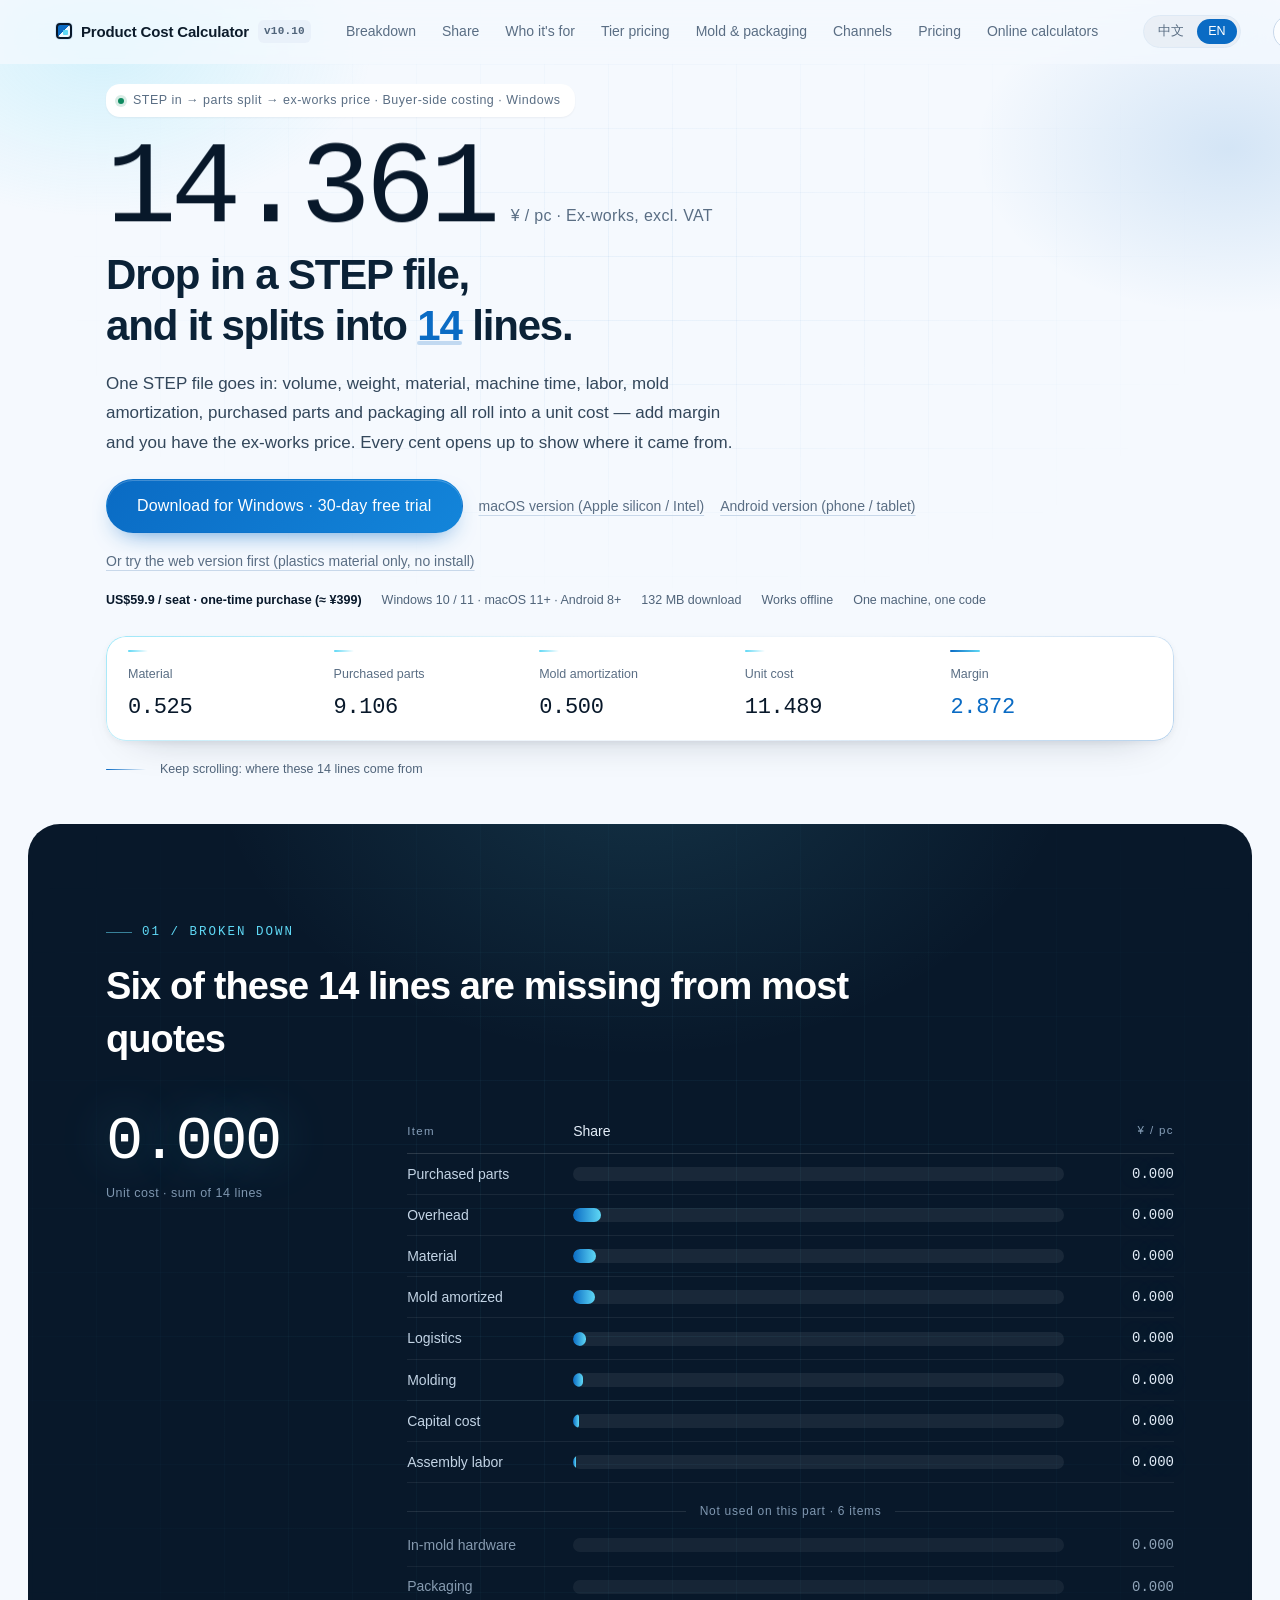
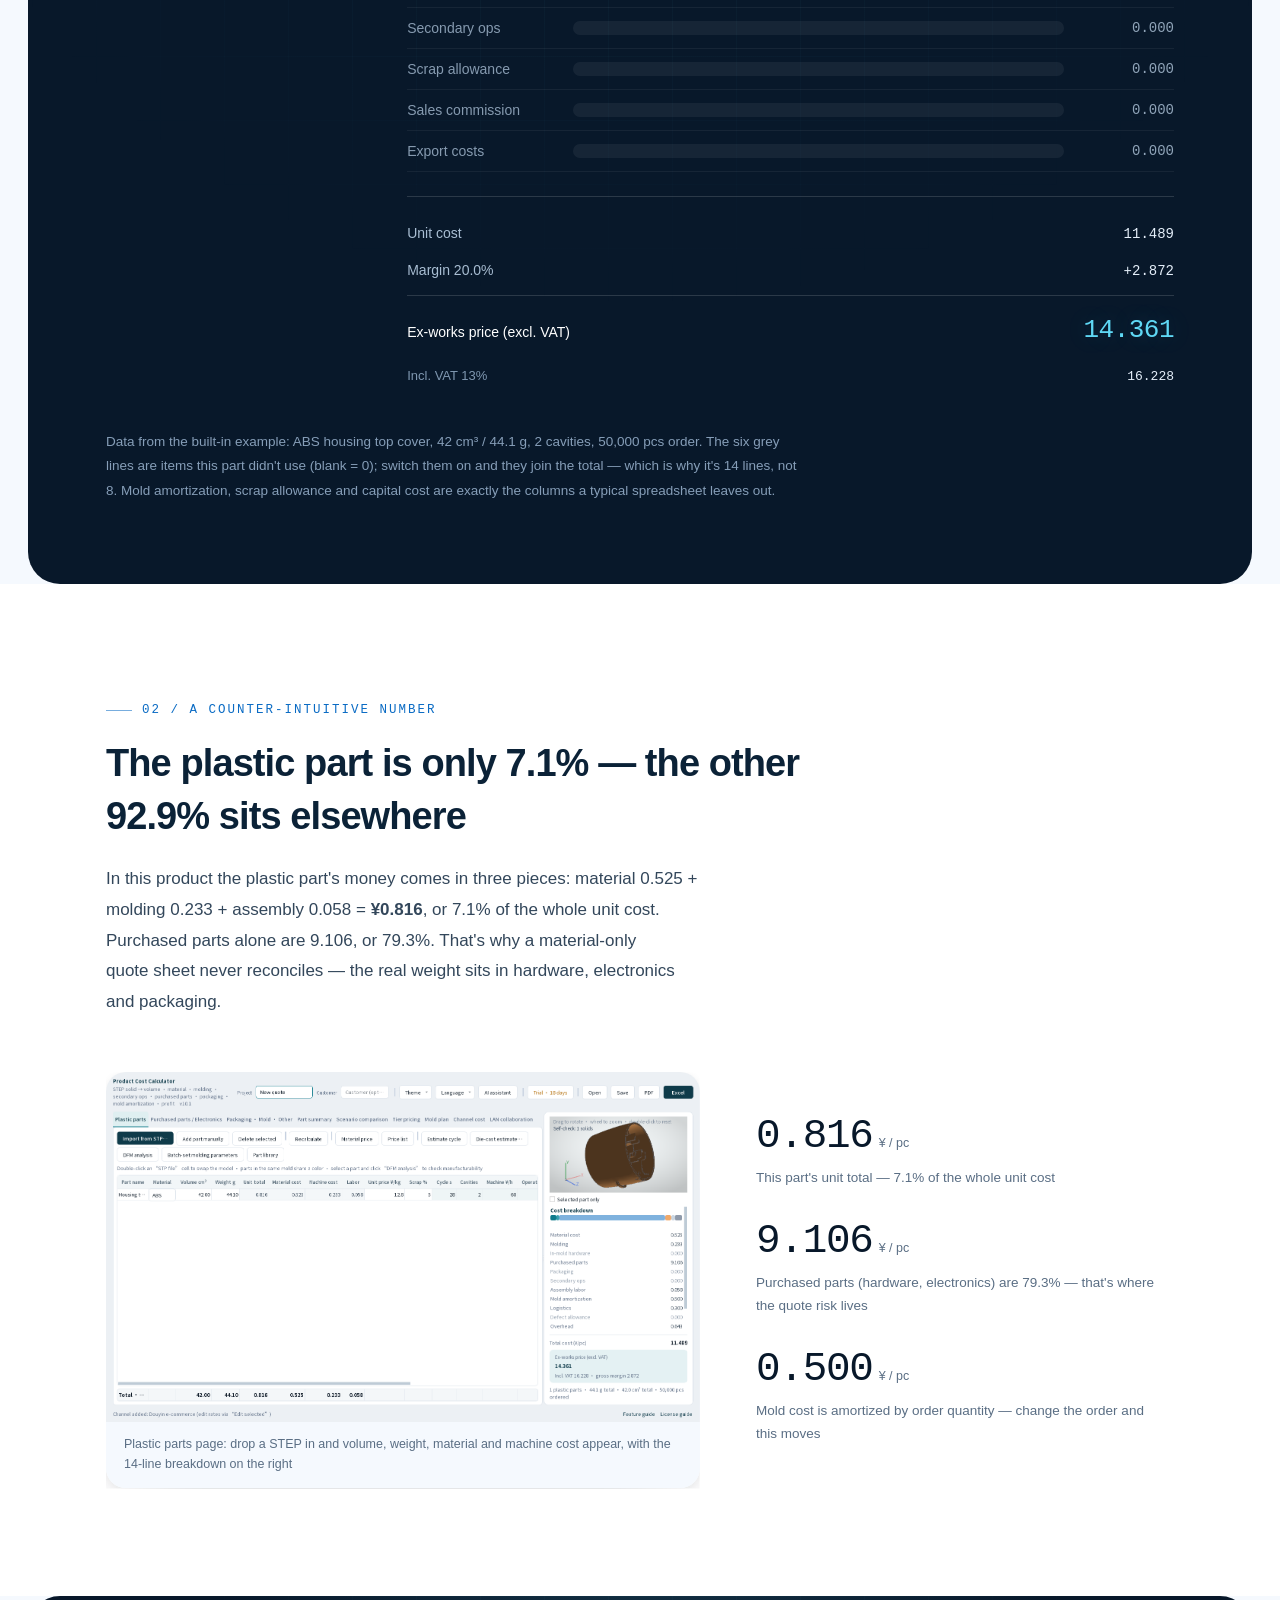
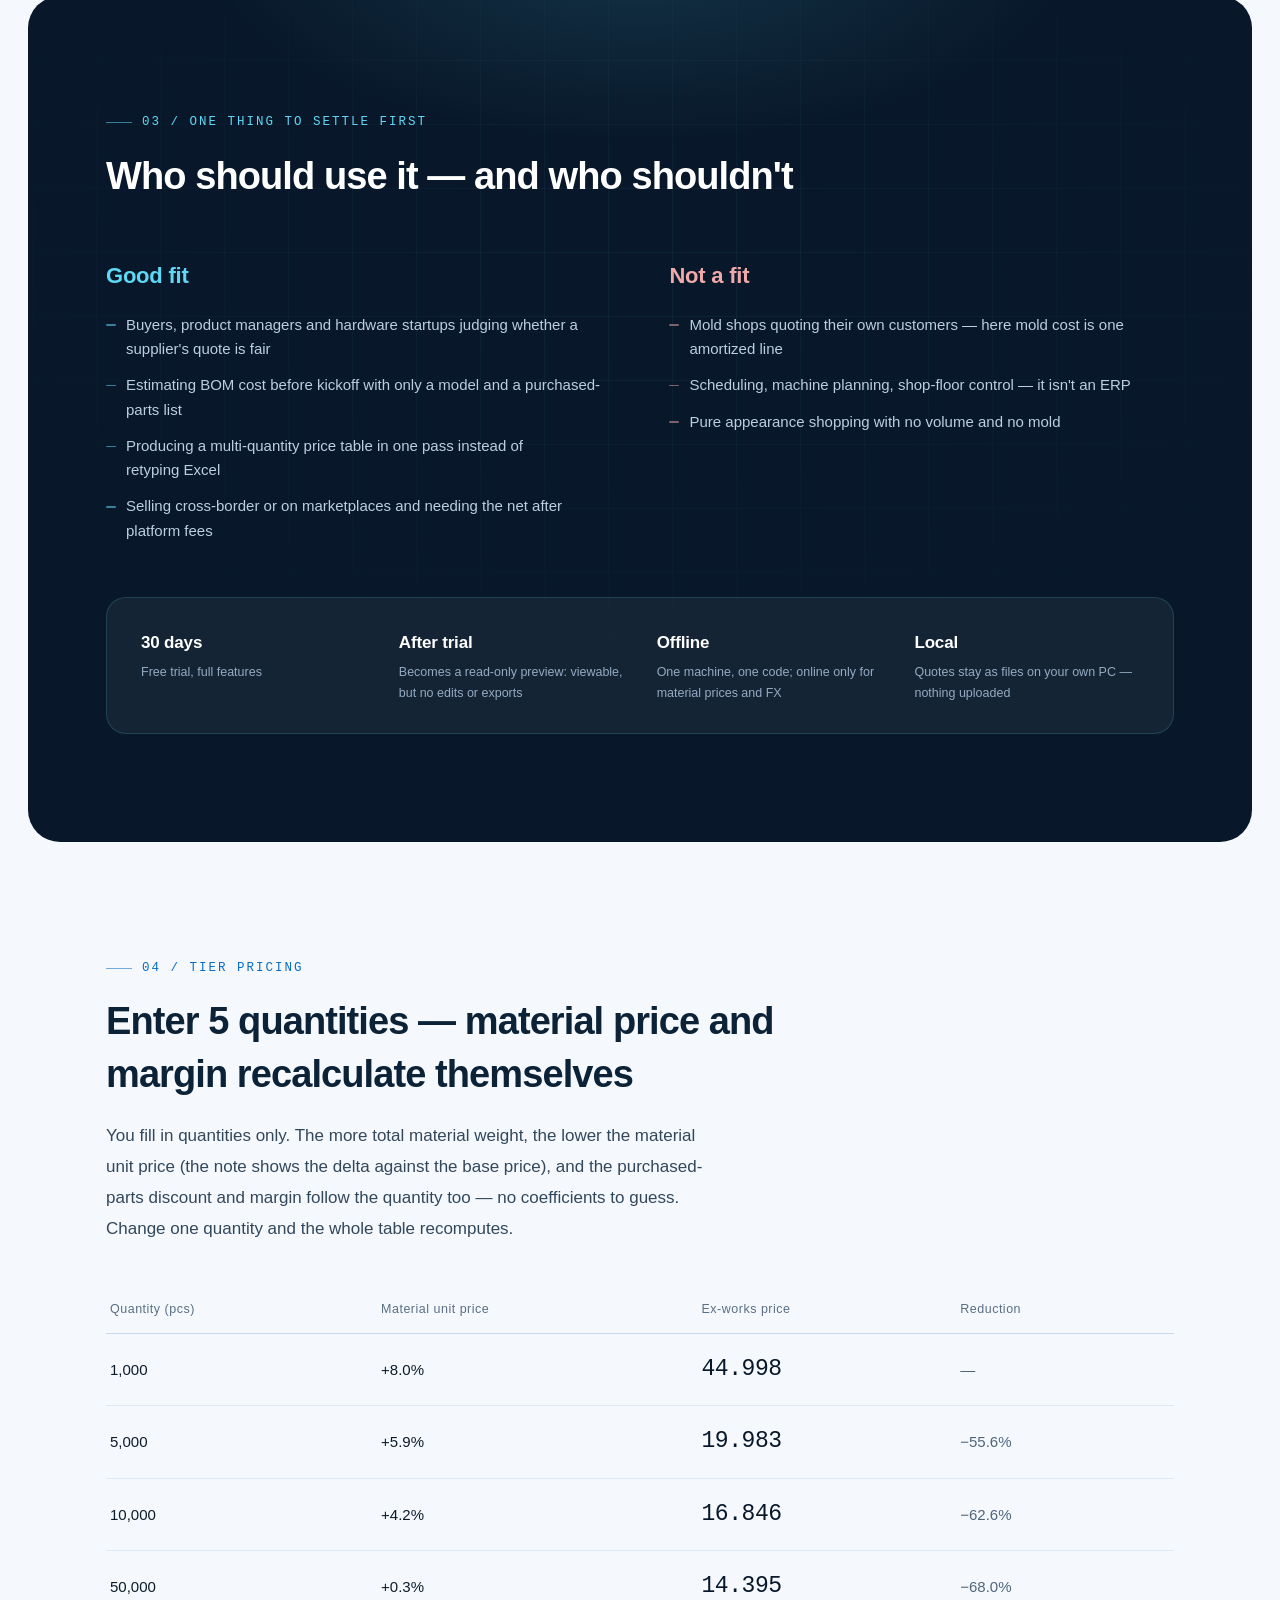
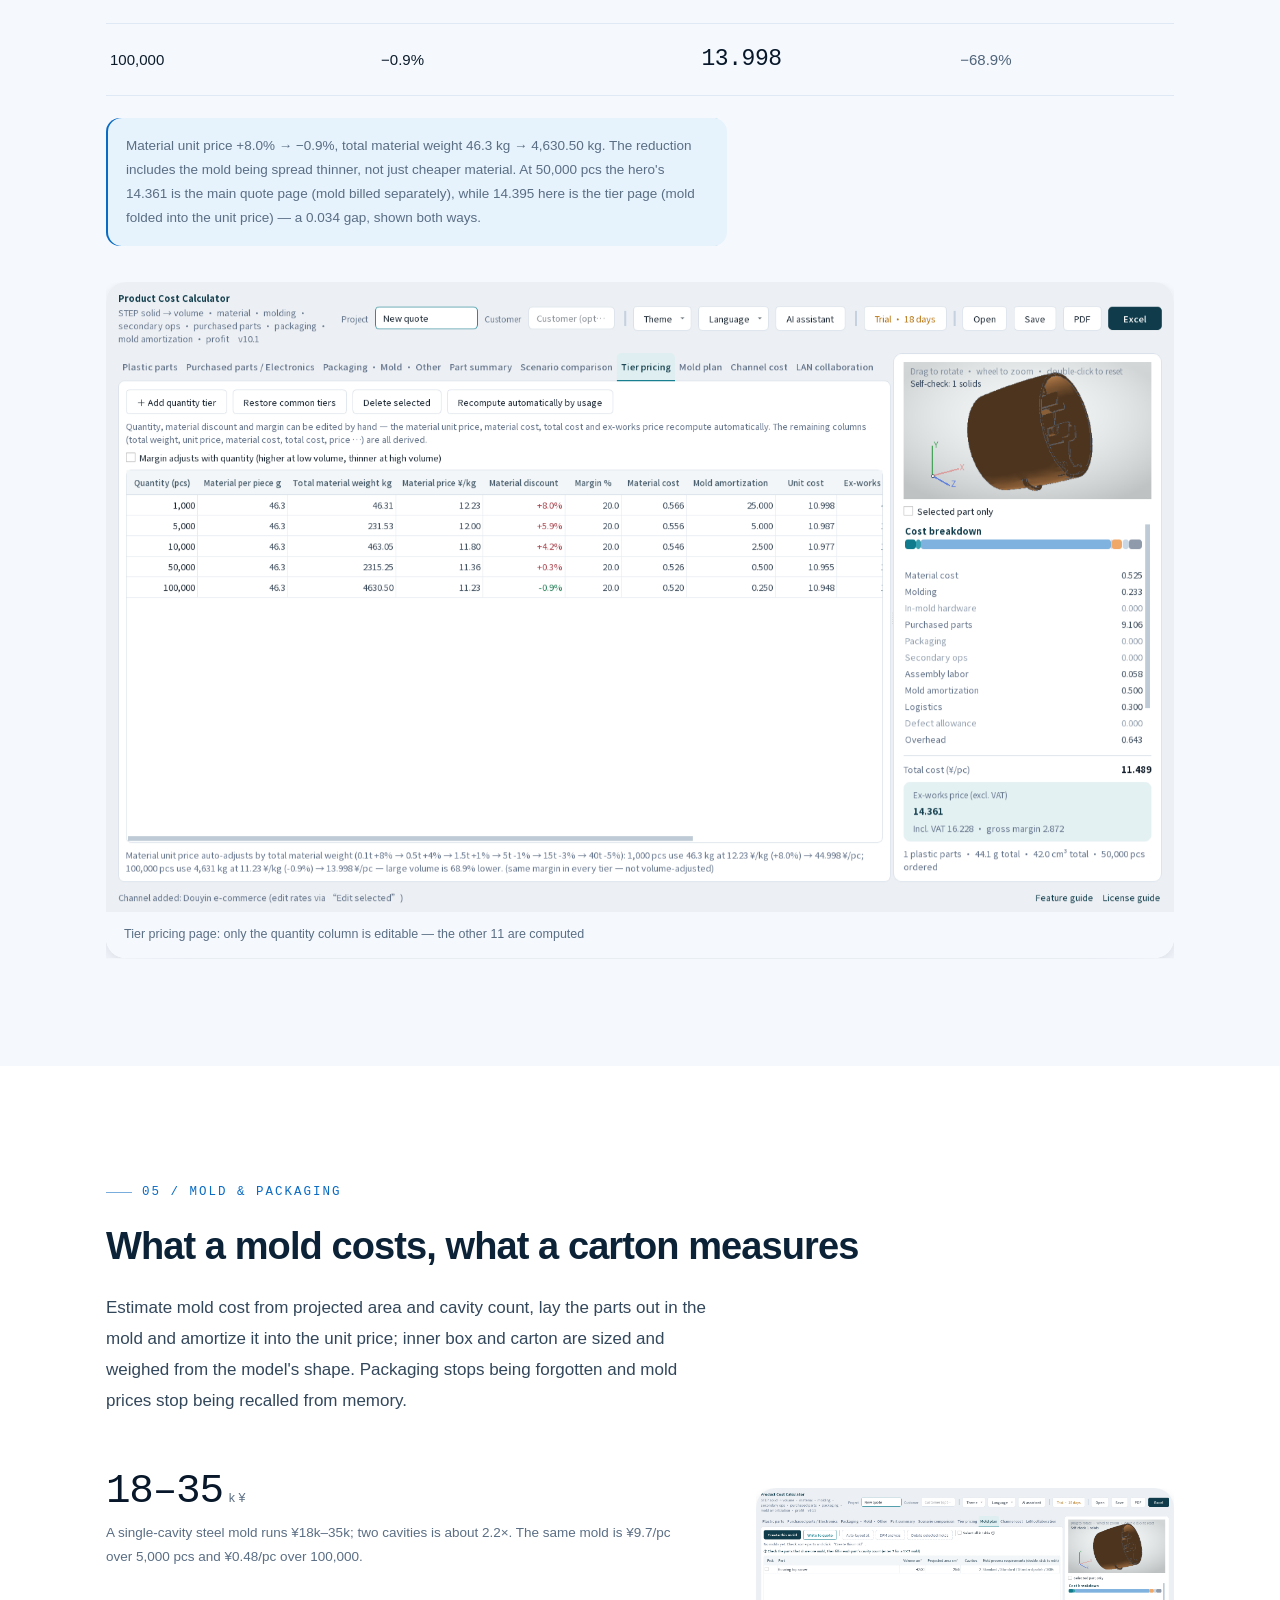
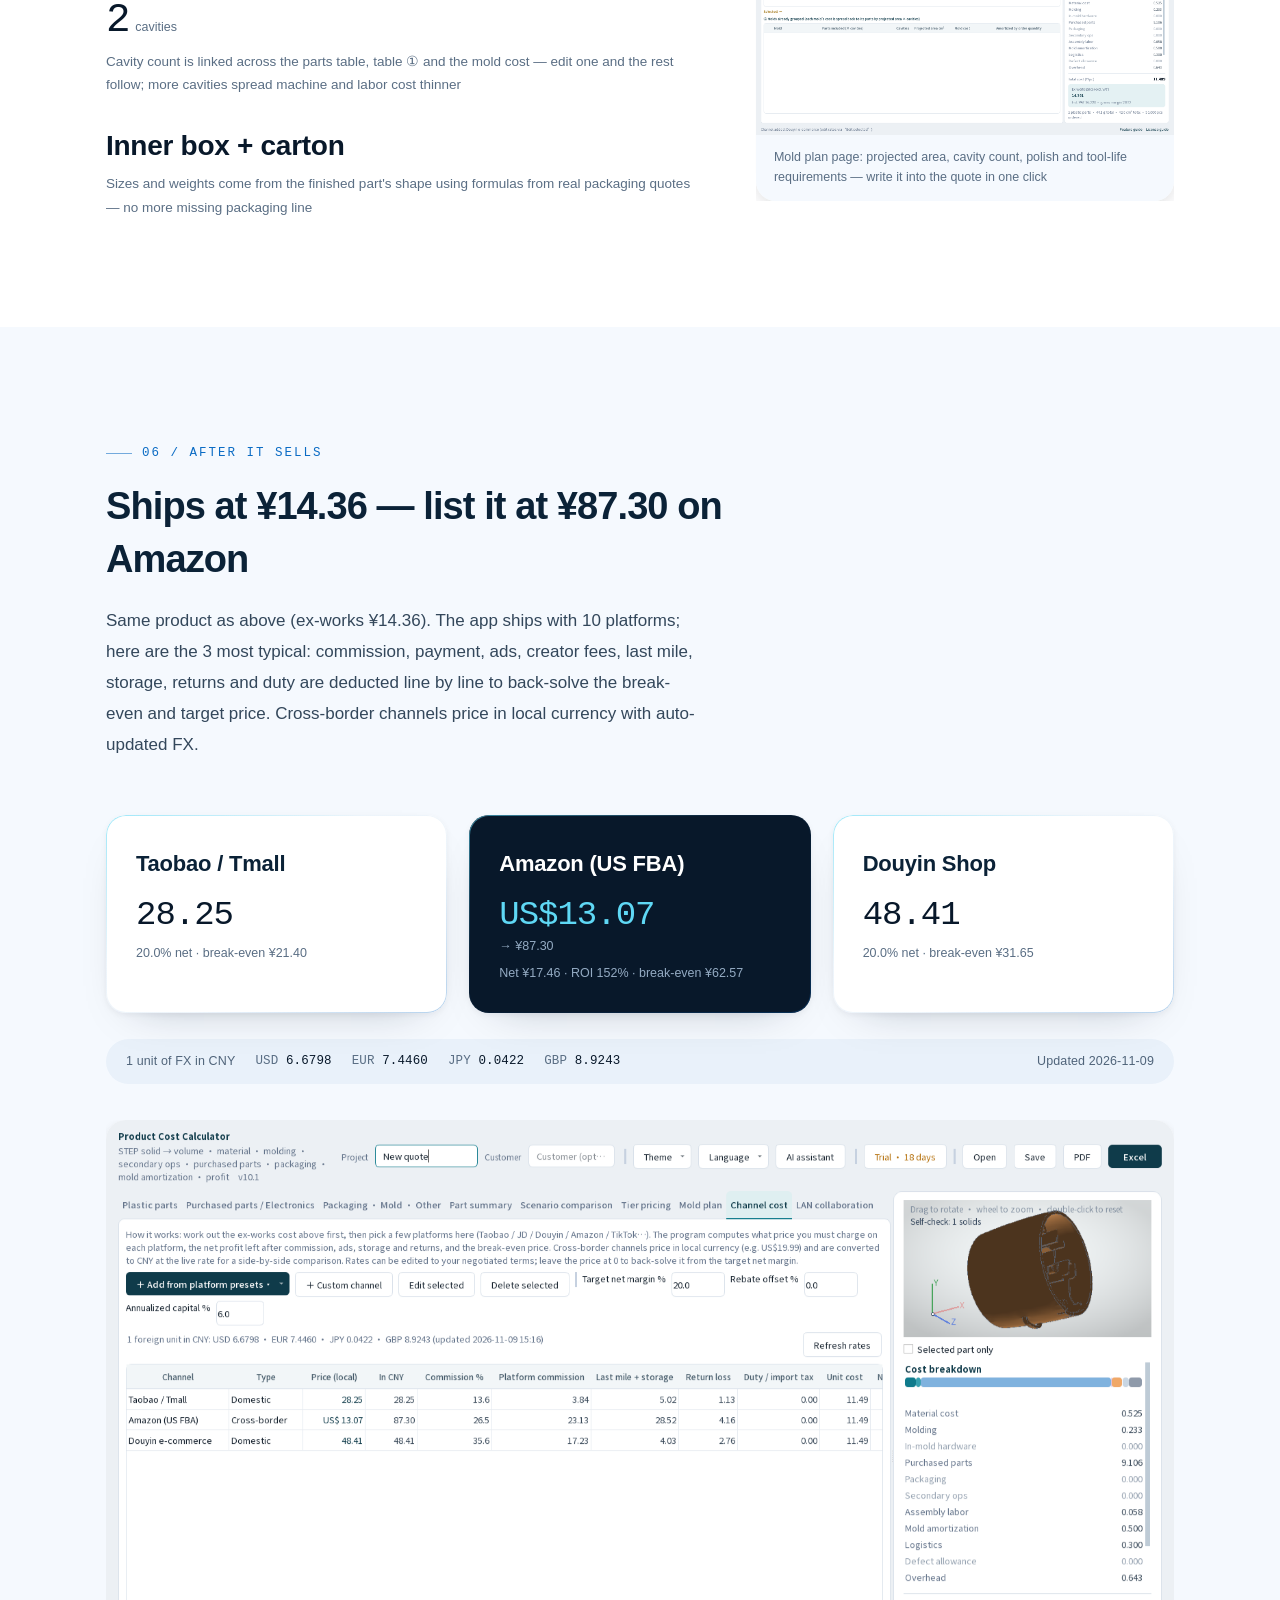
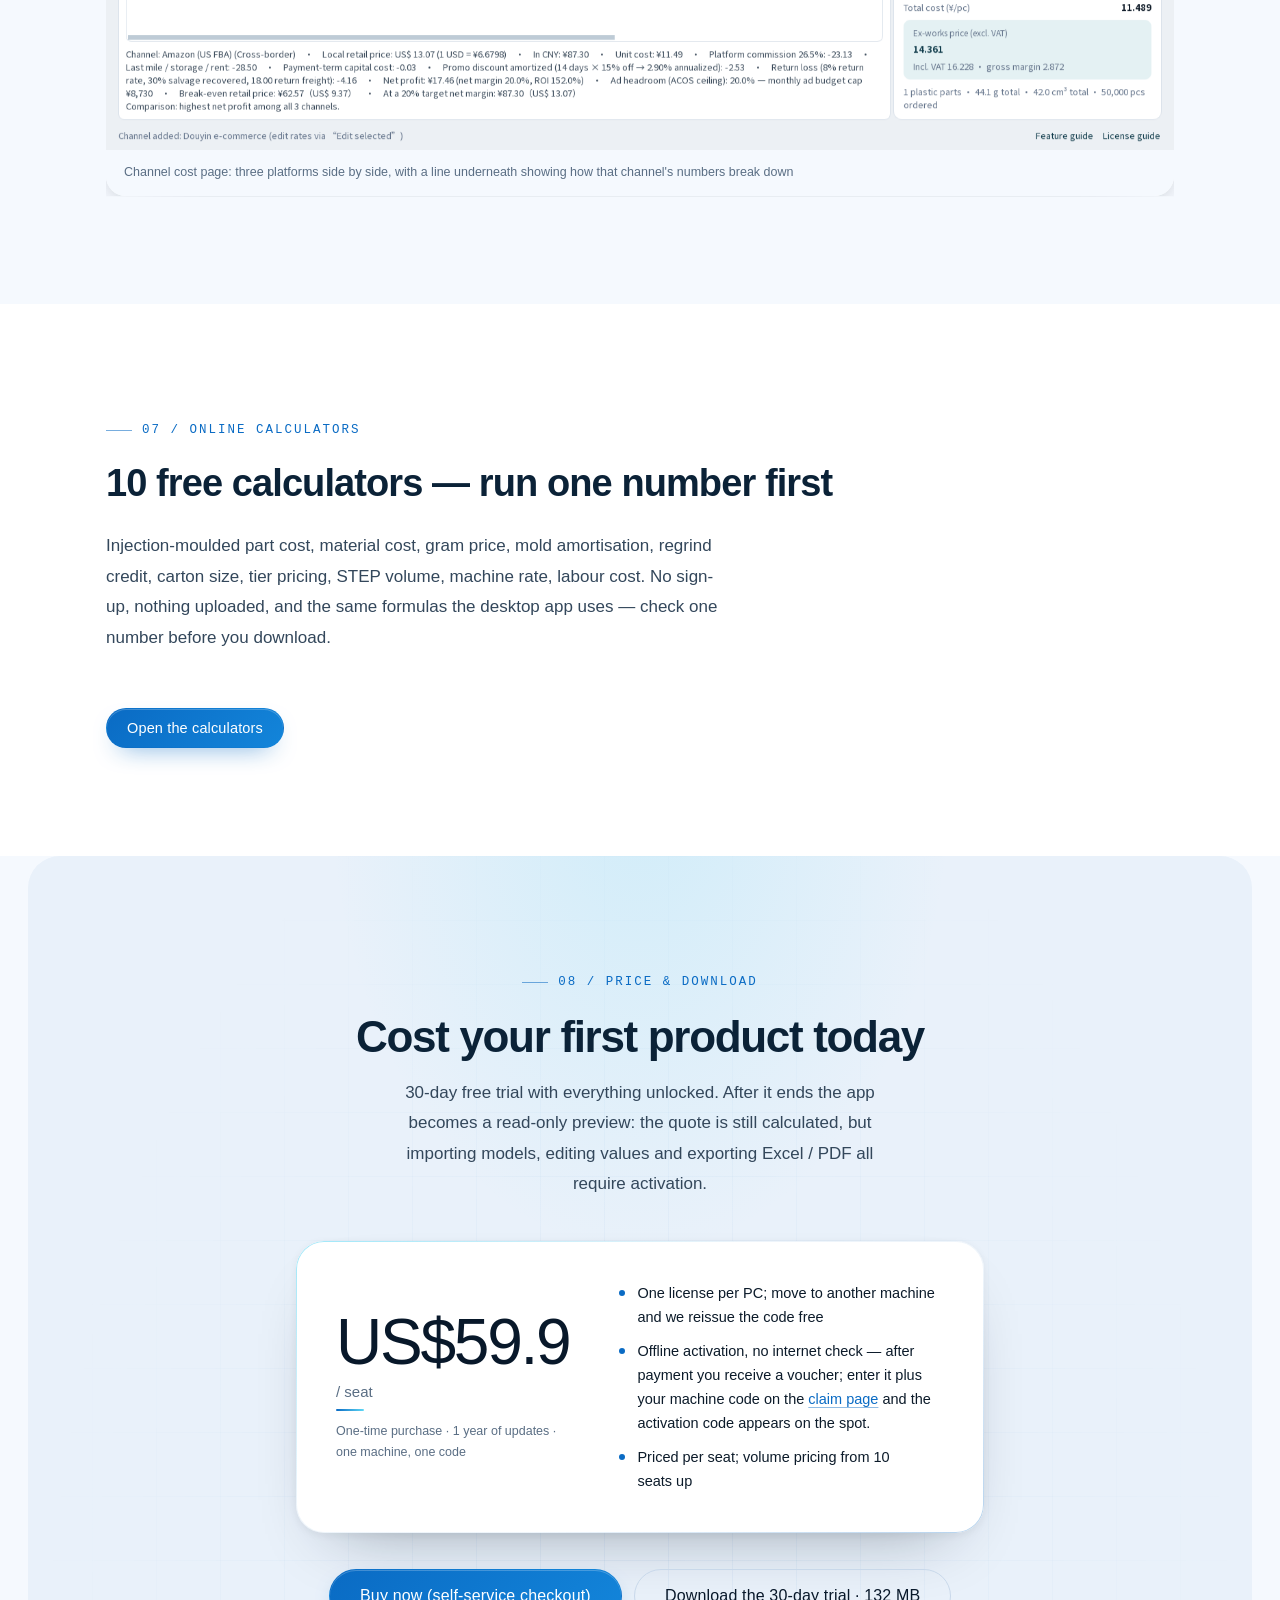
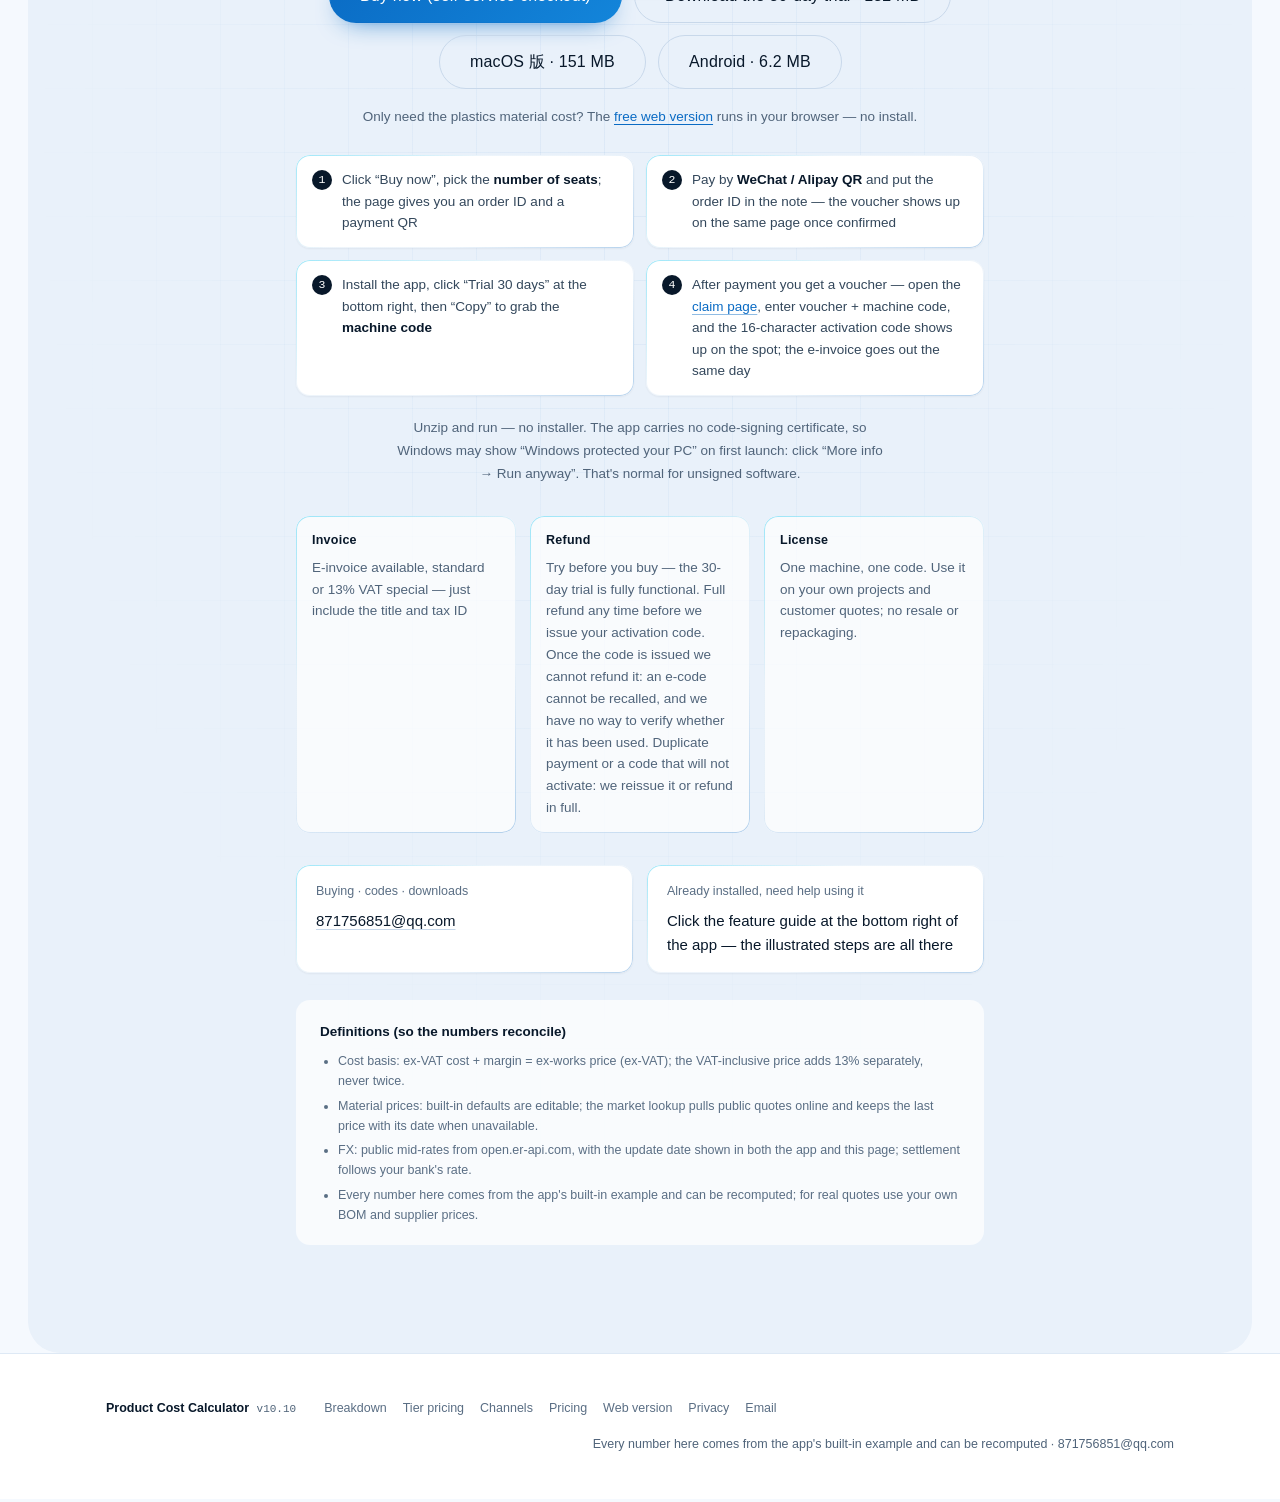
==== commit e4b656c7: "v10.10 发版：版本号、下载链接、i18n · index.html" ====
--- a/index.html
+++ b/index.html
@@ -107,7 +107,7 @@
 
     <div class="hero-cta">
       <a class="btn btn-solid btn-lg" href="https://product-cost-calculator.pages.dev/dl/ProductCost_v10.10.zip" download>下载桌面版 · 免费试用 30 天</a>
-      <a class="btn-text" href="https://product-cost-calculator.pages.dev/dl/ProductCost_v10.5.1_macOS.dmg" download>macOS 版（Apple 芯片 / Intel）</a>
+      <a class="btn-text" href="https://product-cost-calculator.pages.dev/dl/ProductCost_v10.10_macOS.dmg" download>macOS 版（Apple 芯片 / Intel）</a>
       <a class="btn-text" href="https://product-cost-calculator.pages.dev/dl/ProductCost_v1.4_android.apk" download>安卓版（手机 / 平板）</a>
       <a class="btn-text" href="./web/index.html">或先试网页版（只算塑料件材料费，免安装）</a>
     </div>
@@ -416,7 +416,7 @@
       <div class="get-cta">
         <a class="btn btn-solid btn-lg" href="https://product-cost-calculator.pages.dev/store" id="buy">立即购买（自助下单）</a>
         <a class="btn btn-line btn-lg" href="https://product-cost-calculator.pages.dev/dl/ProductCost_v10.10.zip" download>先下载试用 30 天 · 132 MB</a>
-        <a class="btn btn-line btn-lg" href="https://product-cost-calculator.pages.dev/dl/ProductCost_v10.5.1_macOS.dmg" download>macOS 版 · 76 MB</a>
+        <a class="btn btn-line btn-lg" href="https://product-cost-calculator.pages.dev/dl/ProductCost_v10.10_macOS.dmg" download>macOS 版 · 151 MB</a>
         <a class="btn btn-line btn-lg" href="https://product-cost-calculator.pages.dev/dl/ProductCost_v1.4_android.apk" download>安卓版 · 6.2 MB</a>
       </div>
 
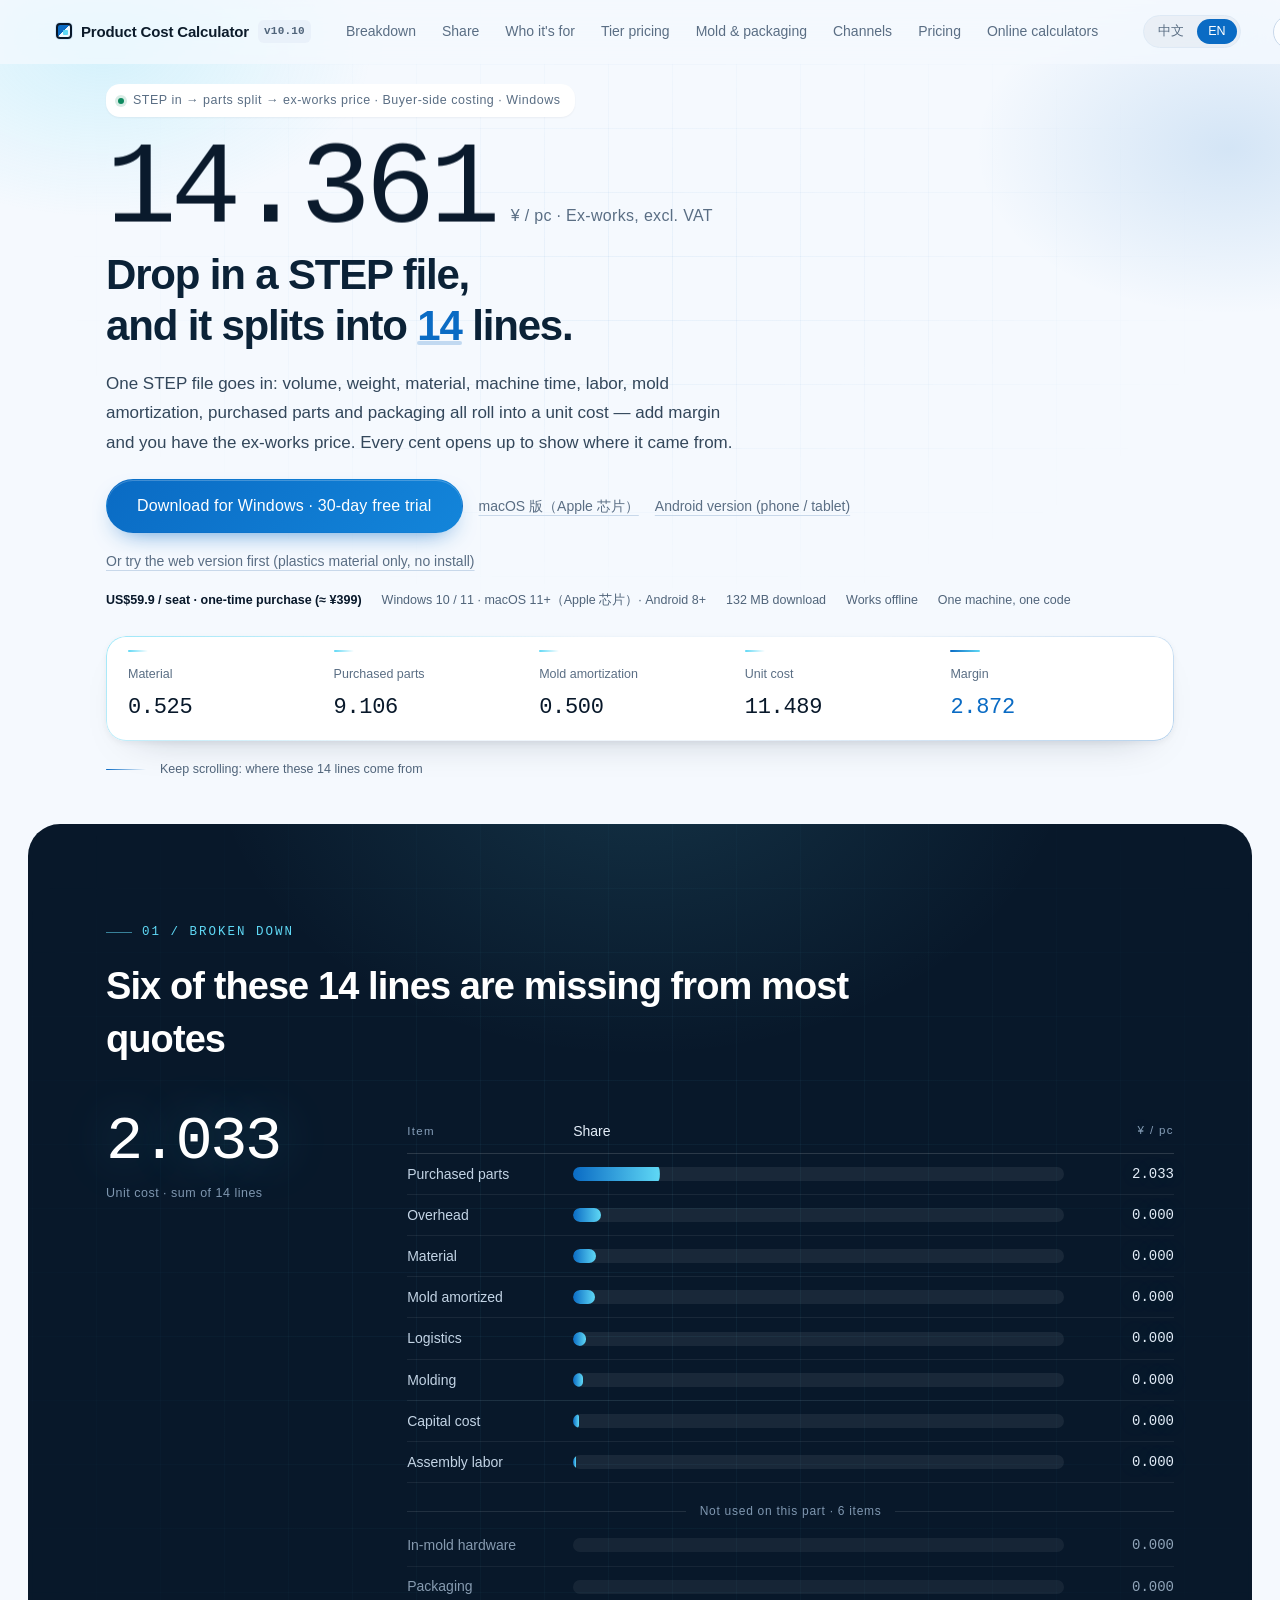
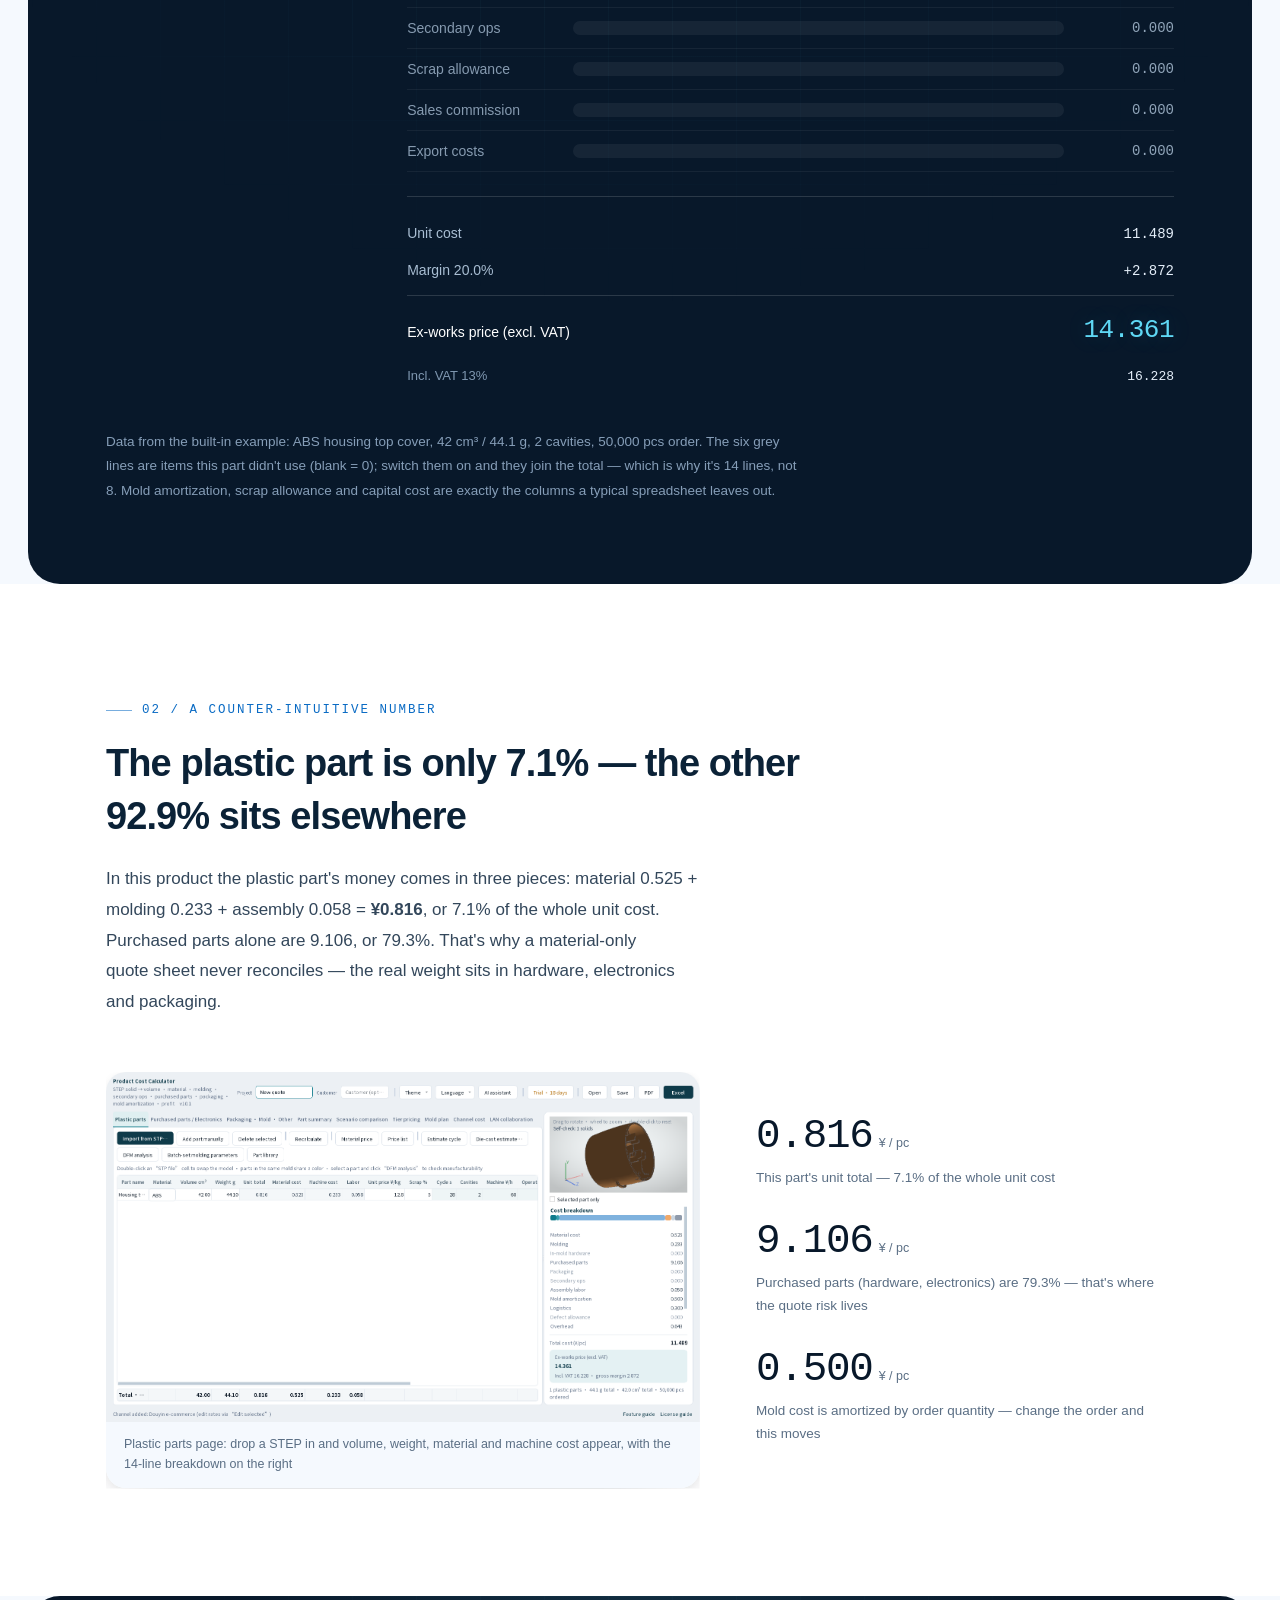
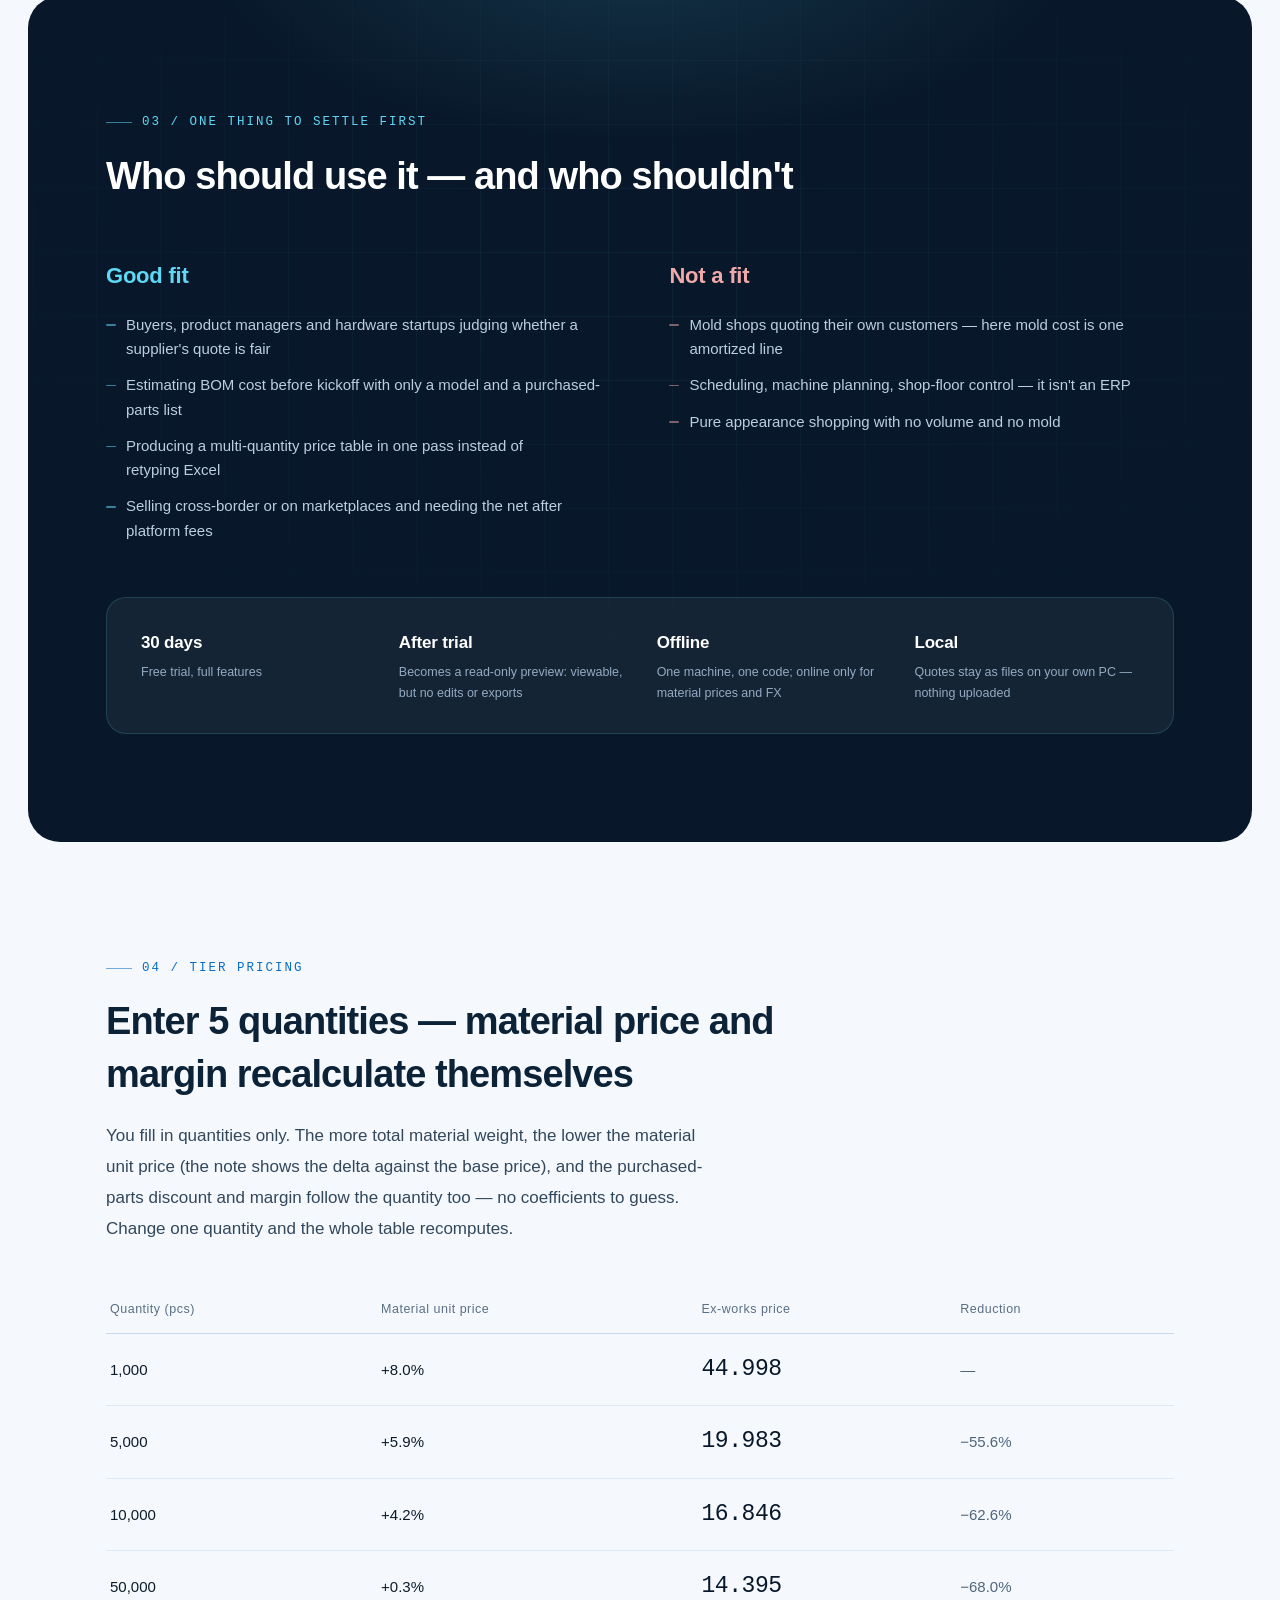
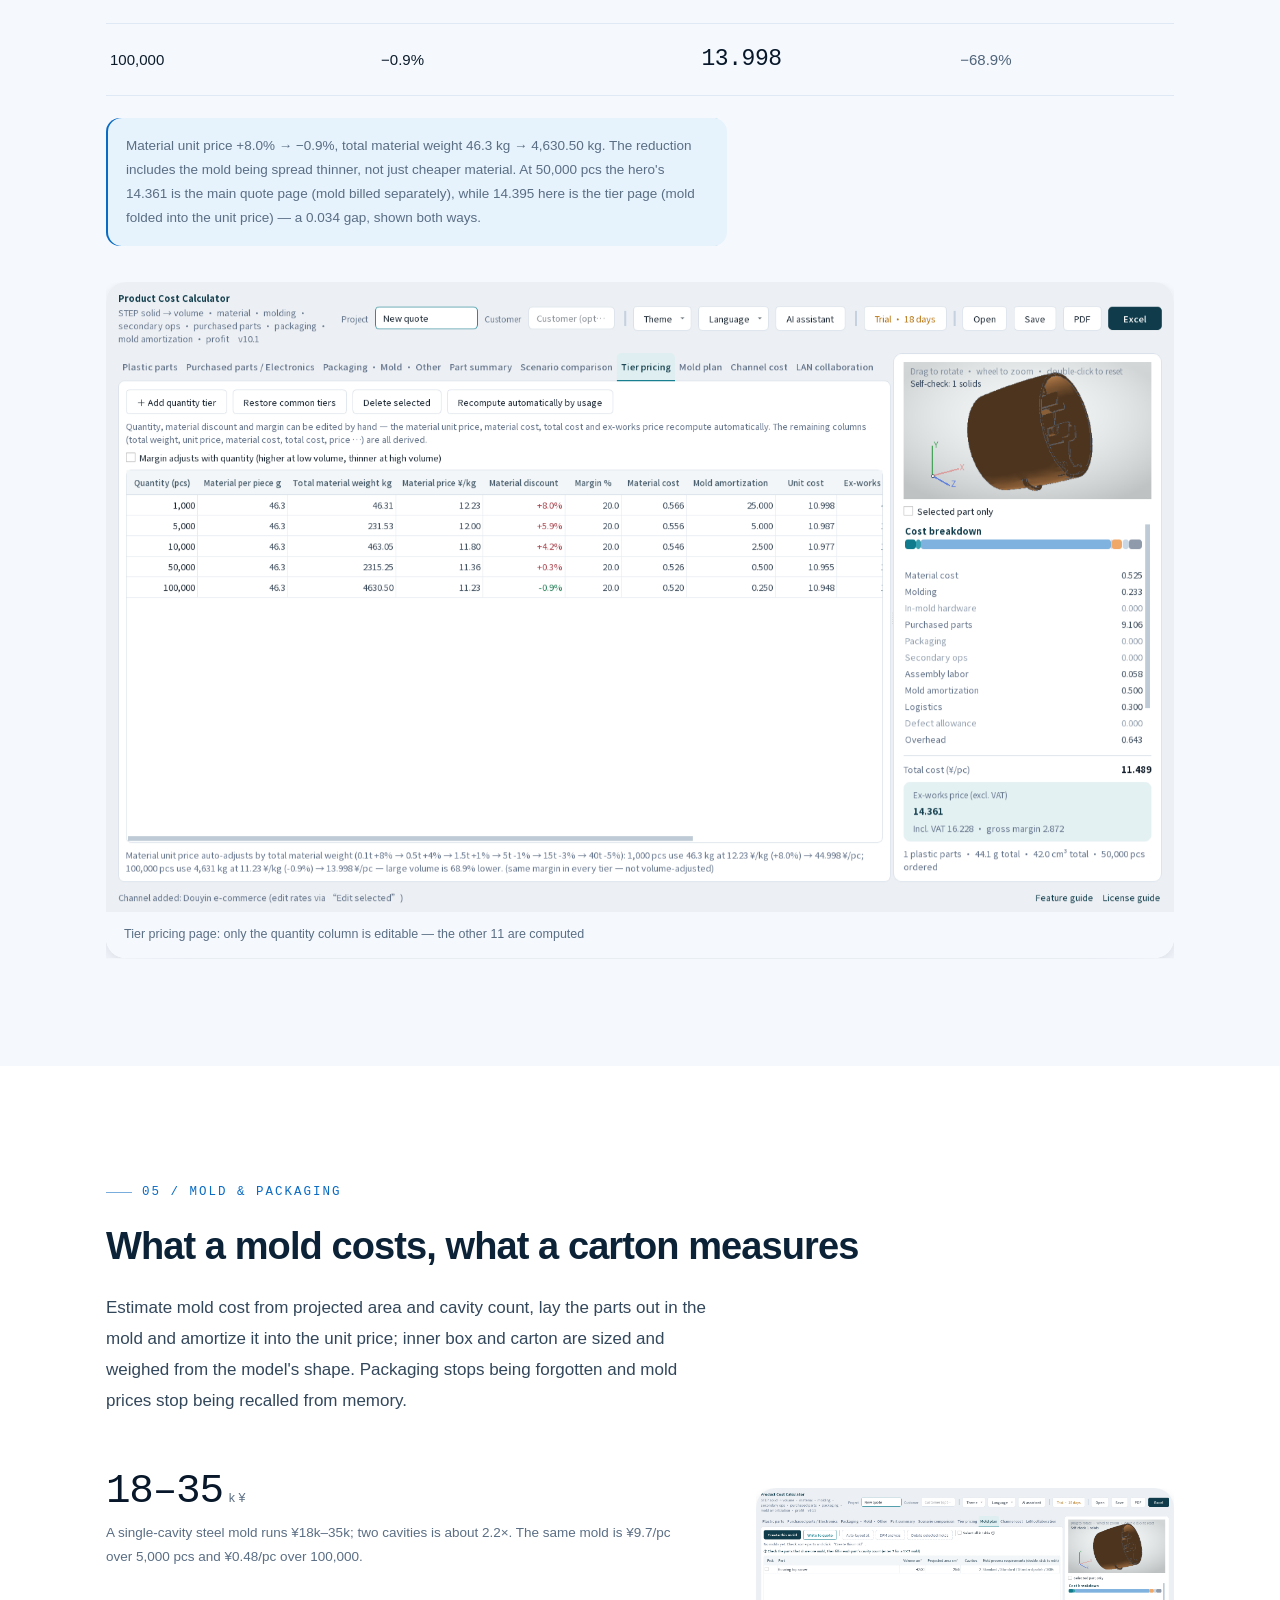
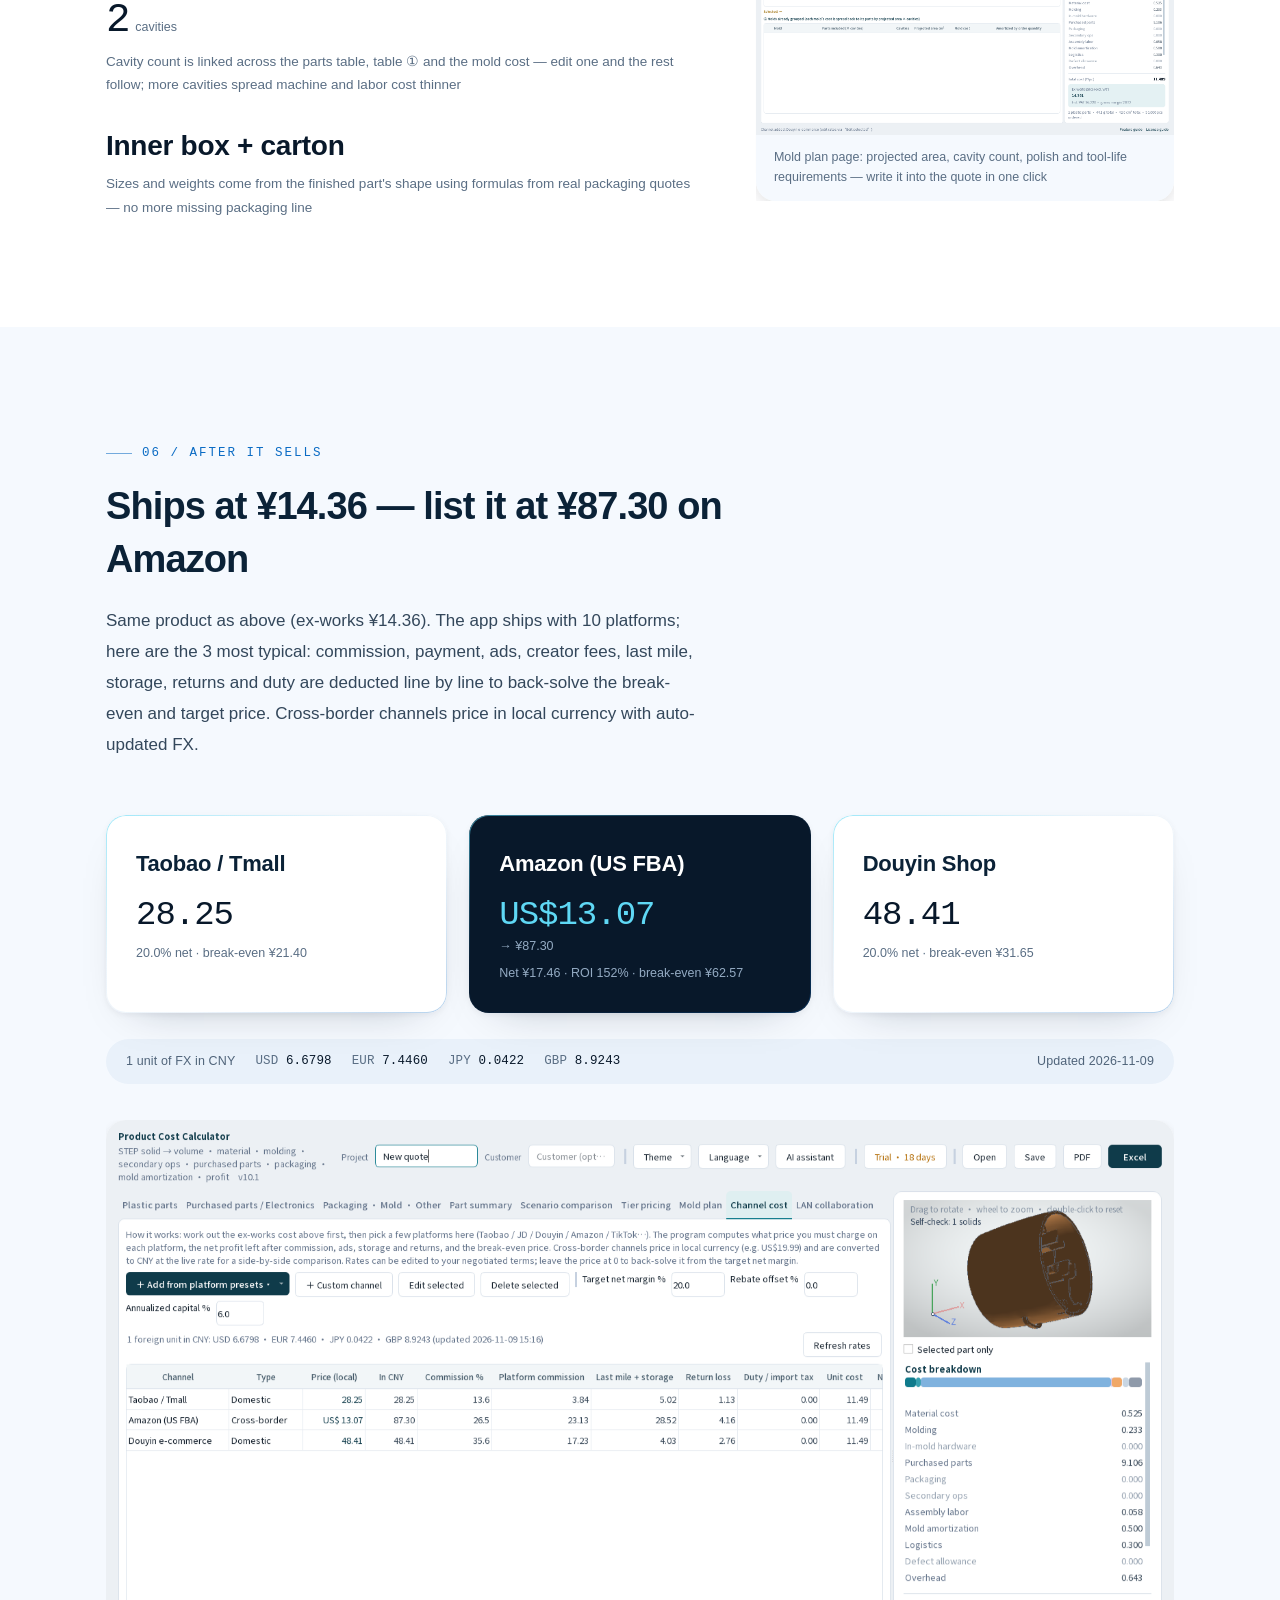
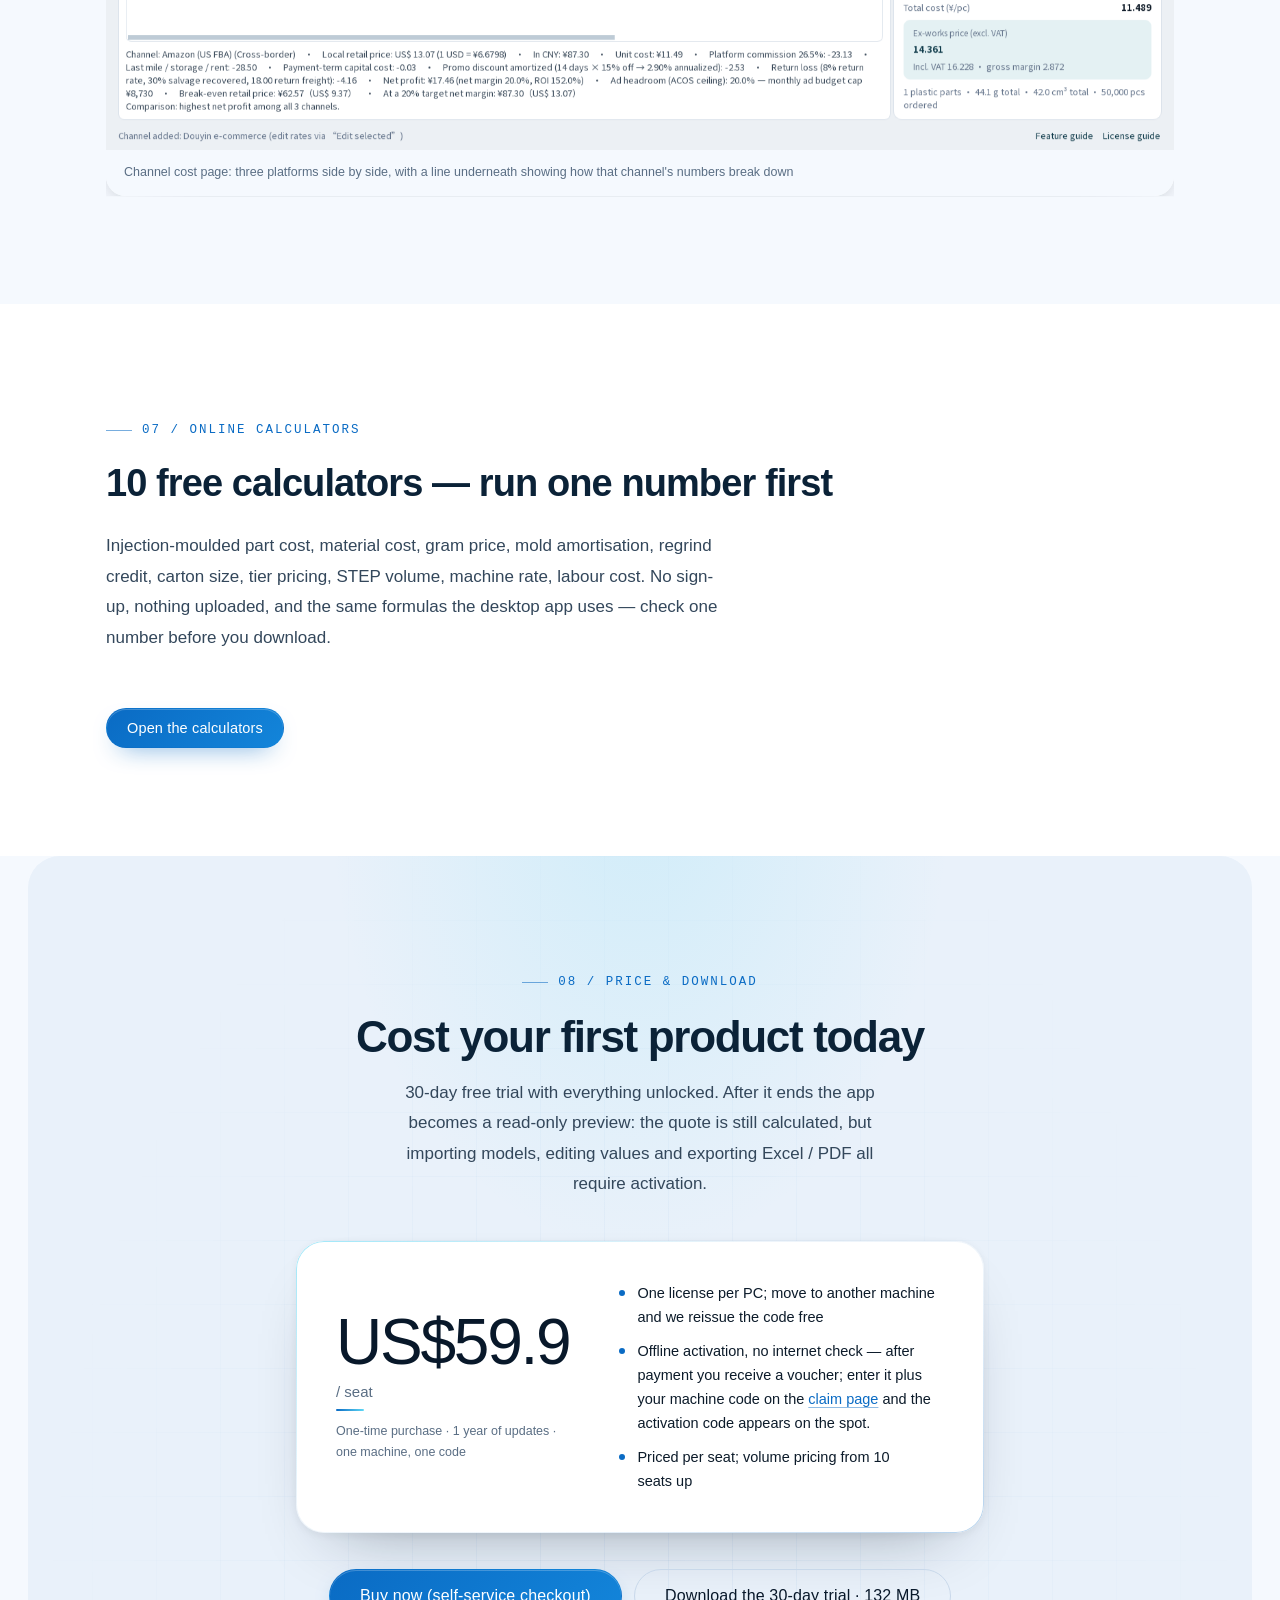
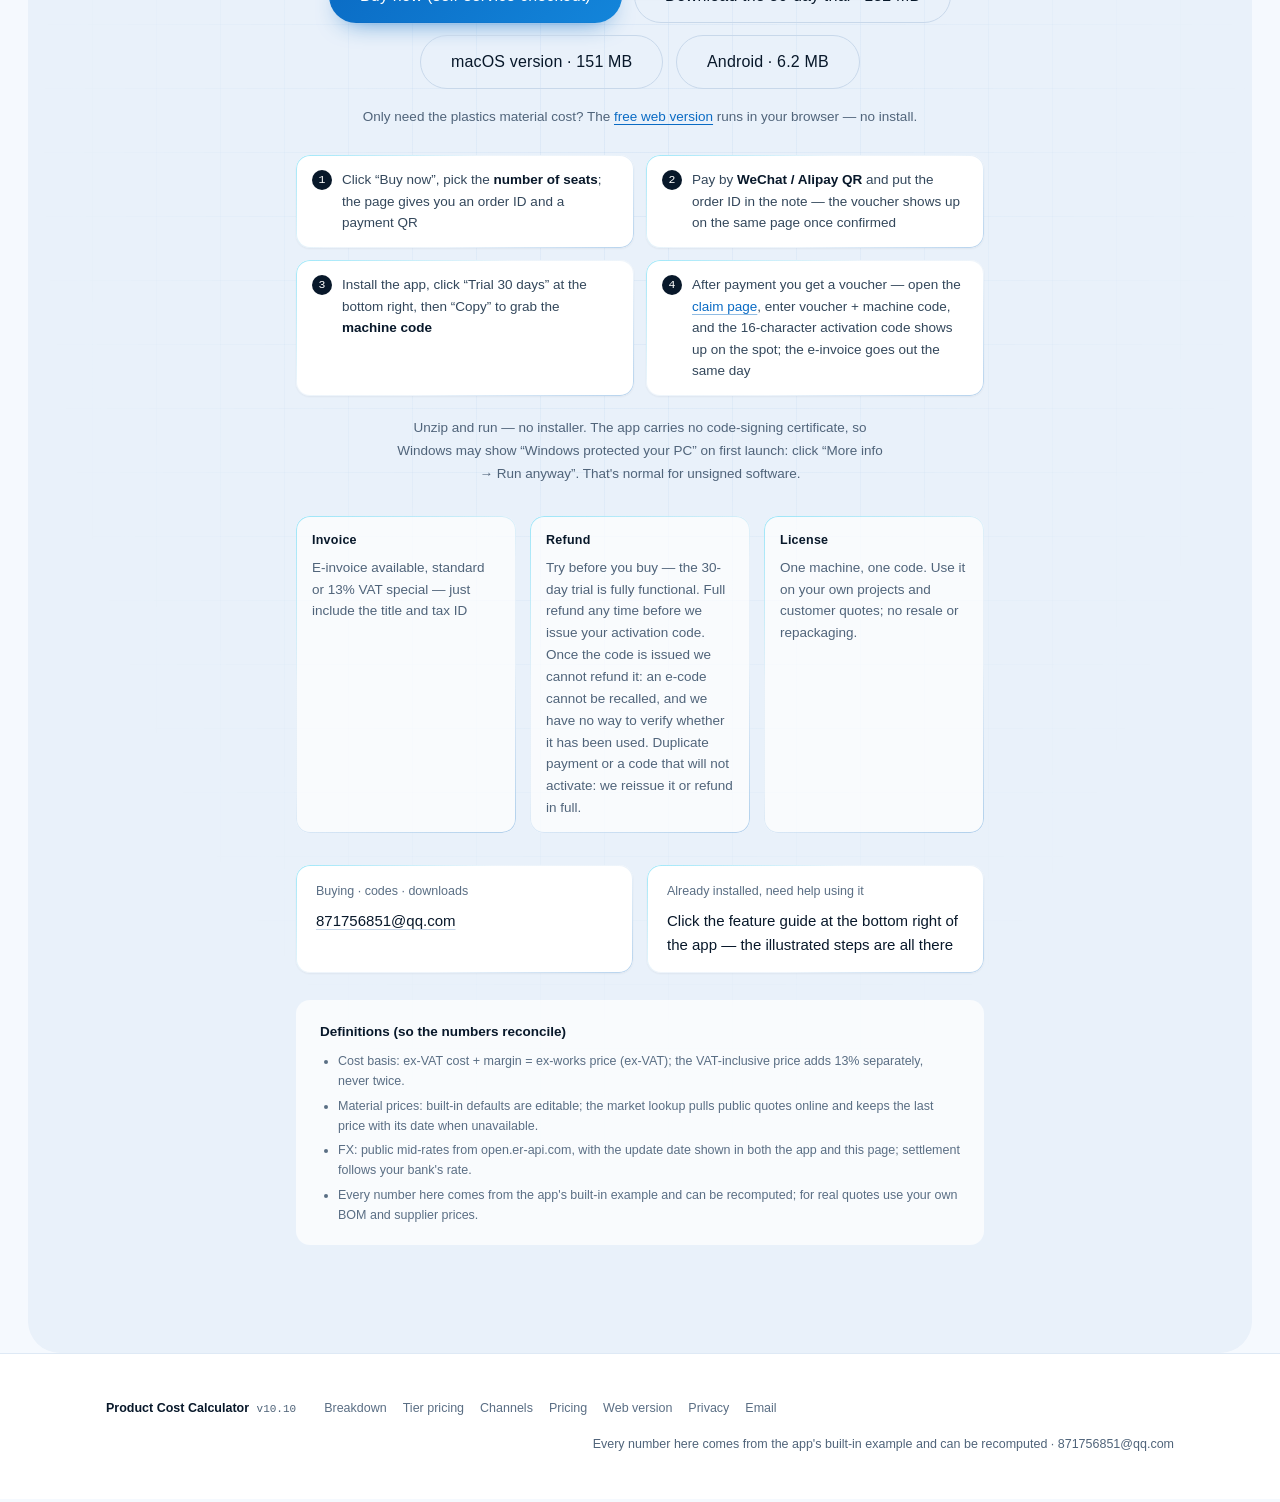
==== commit d91cc4fa: "v10.10 发版：版本号、下载链接、i18n · index.html" ====
--- a/index.html
+++ b/index.html
@@ -107,14 +107,14 @@
 
     <div class="hero-cta">
       <a class="btn btn-solid btn-lg" href="https://product-cost-calculator.pages.dev/dl/ProductCost_v10.10.zip" download>下载桌面版 · 免费试用 30 天</a>
-      <a class="btn-text" href="https://product-cost-calculator.pages.dev/dl/ProductCost_v10.10_macOS.dmg" download>macOS 版（Apple 芯片 / Intel）</a>
+      <a class="btn-text" href="https://product-cost-calculator.pages.dev/dl/ProductCost_v10.10_macOS.dmg" download>macOS 版（Apple 芯片）</a>
       <a class="btn-text" href="https://product-cost-calculator.pages.dev/dl/ProductCost_v1.4_android.apk" download>安卓版（手机 / 平板）</a>
       <a class="btn-text" href="./web/index.html">或先试网页版（只算塑料件材料费，免安装）</a>
     </div>
 
     <ul class="hero-meta">
       <li class="meta-price">399 元 / 台 · 一次买断</li>
-      <li>Windows 10 / 11 · macOS 11+ · Android 8+</li>
+      <li>Windows 10 / 11 · macOS 11+（Apple 芯片）· Android 8+</li>
       <li>下载 132 MB</li>
       <li>离线可用</li>
       <li>一机一码</li>
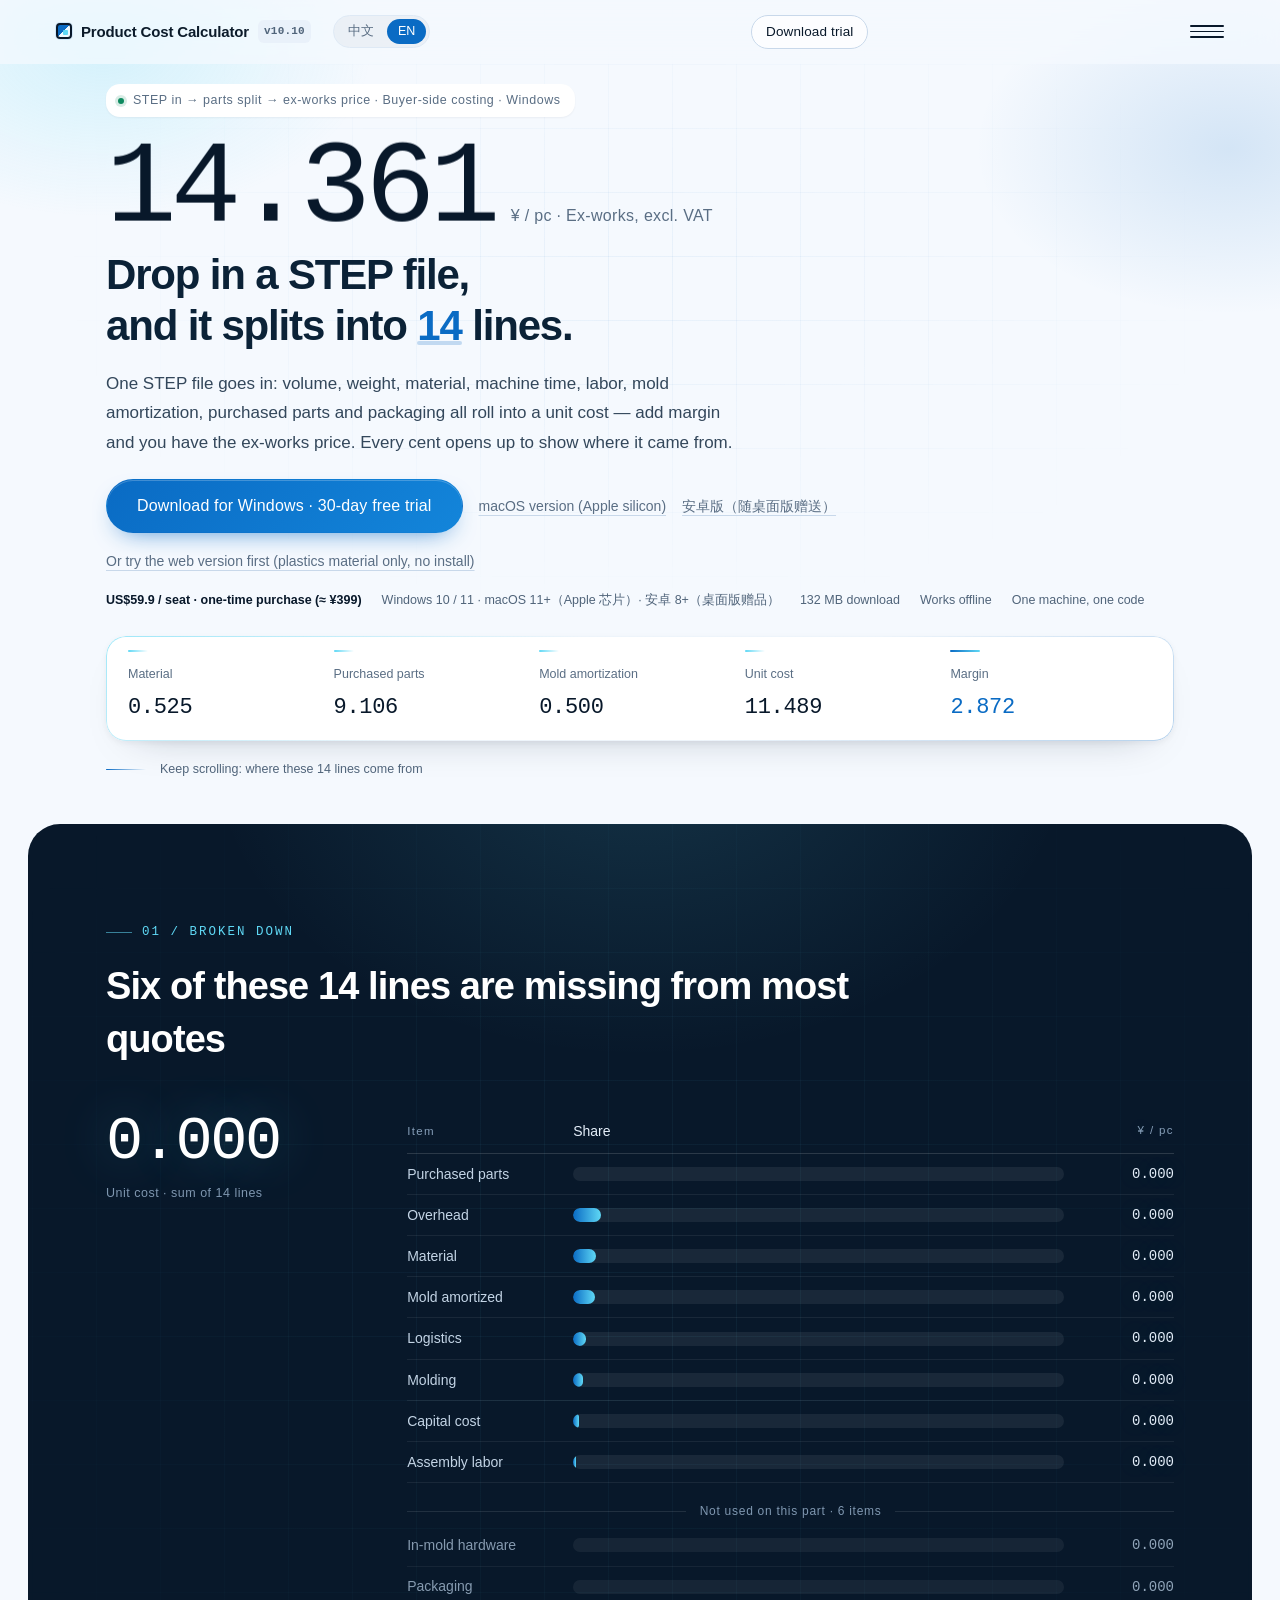
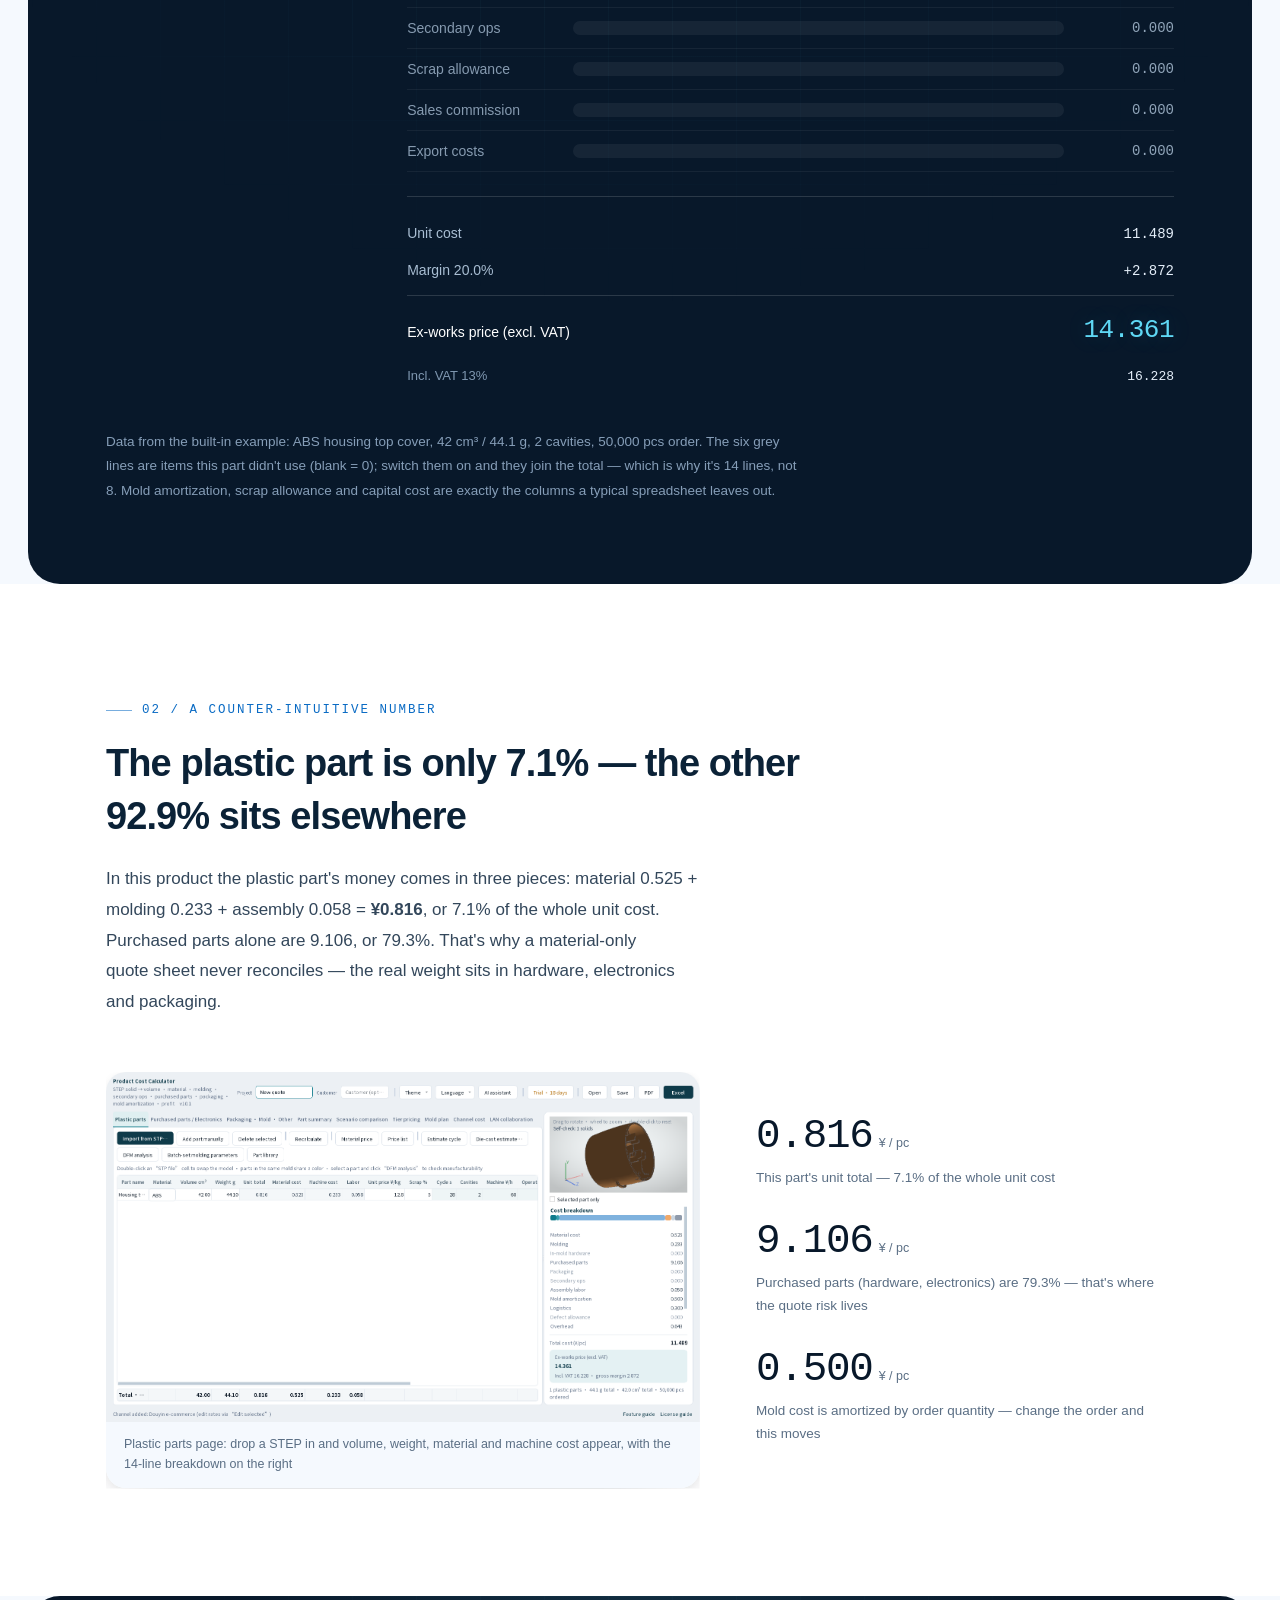
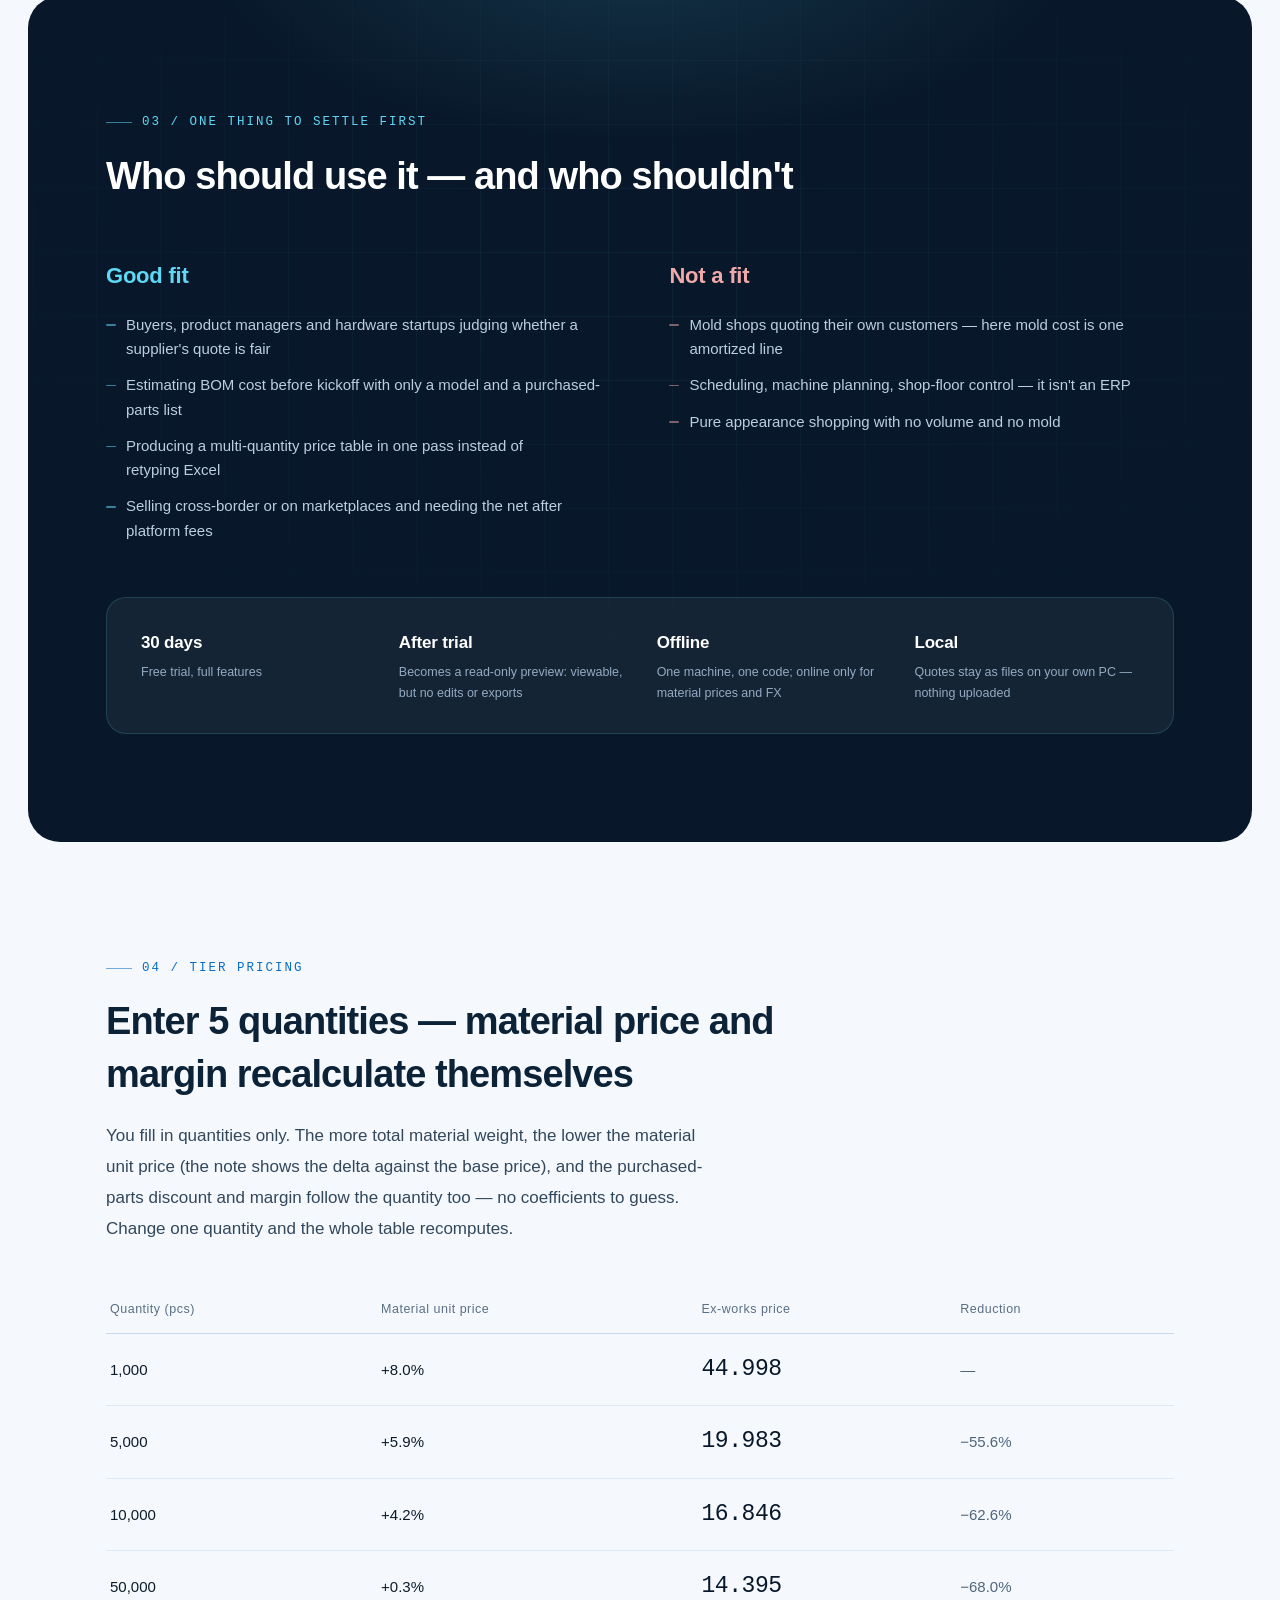
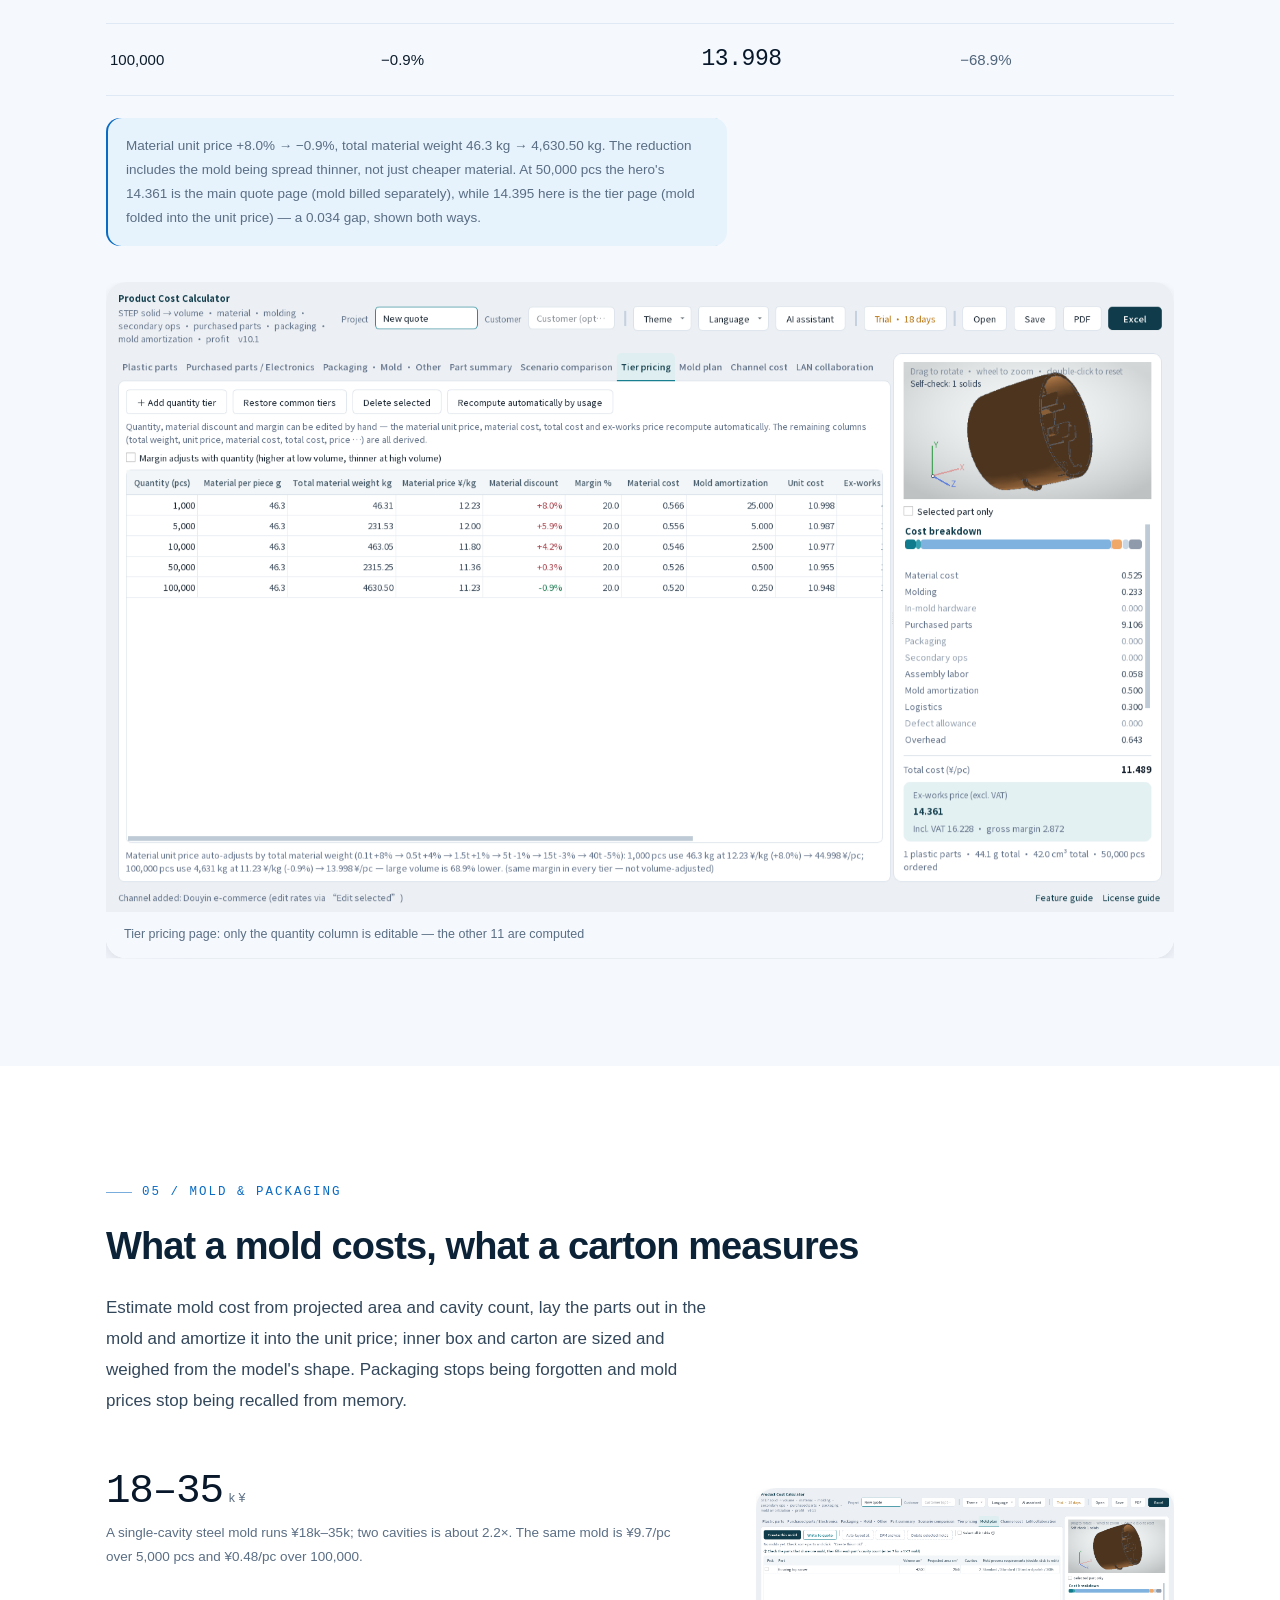
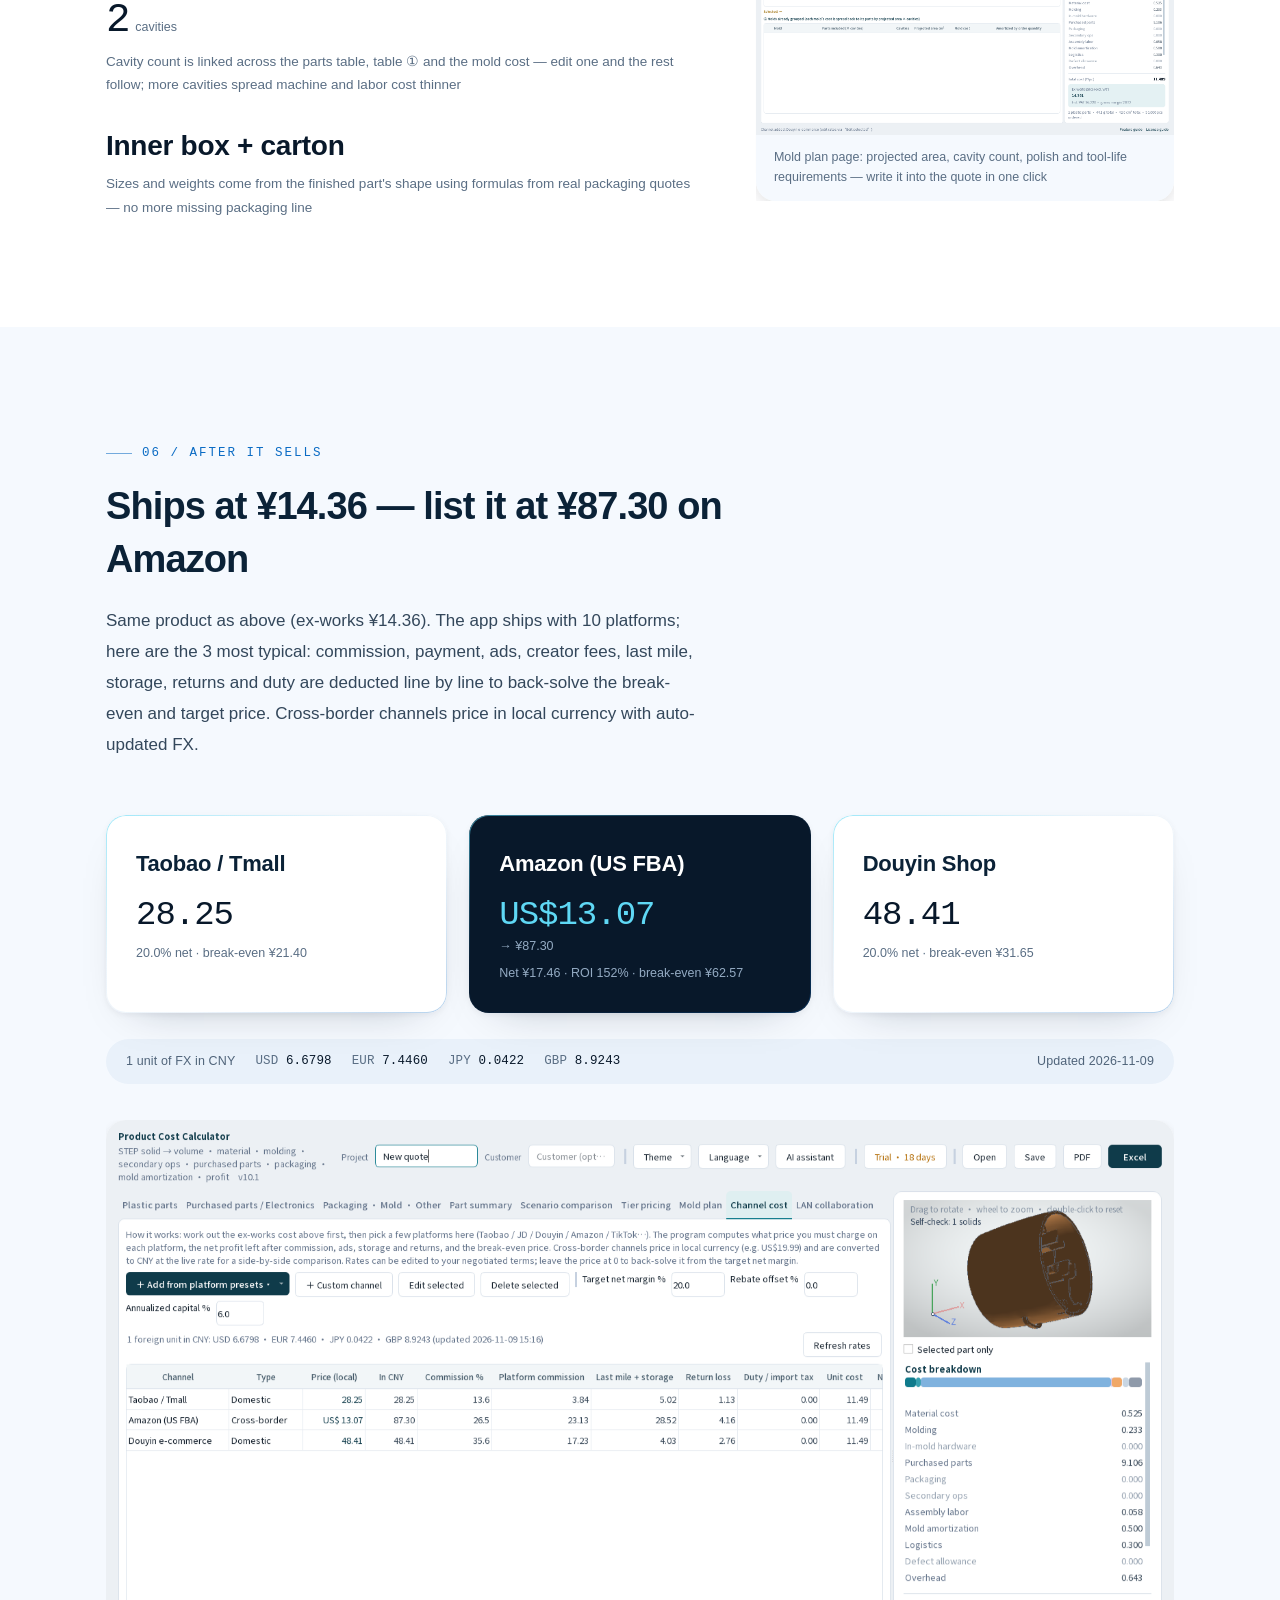
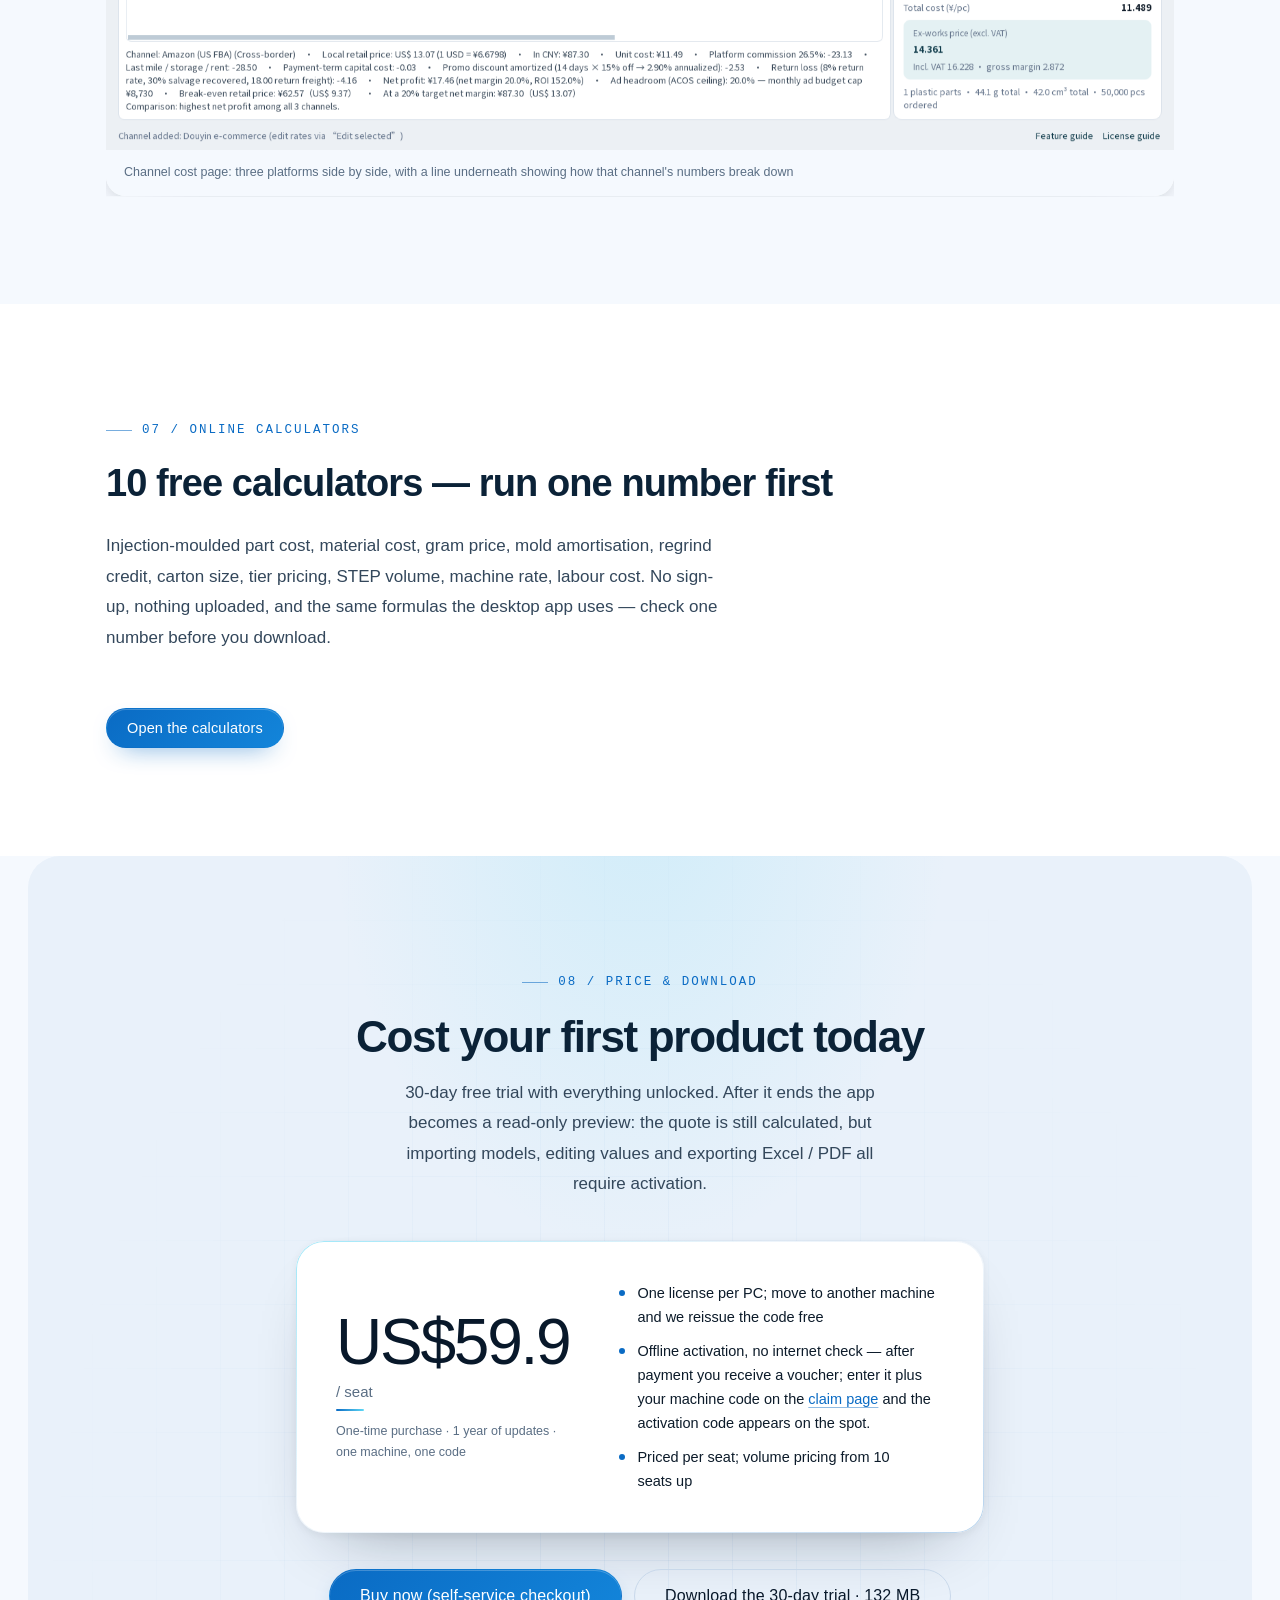
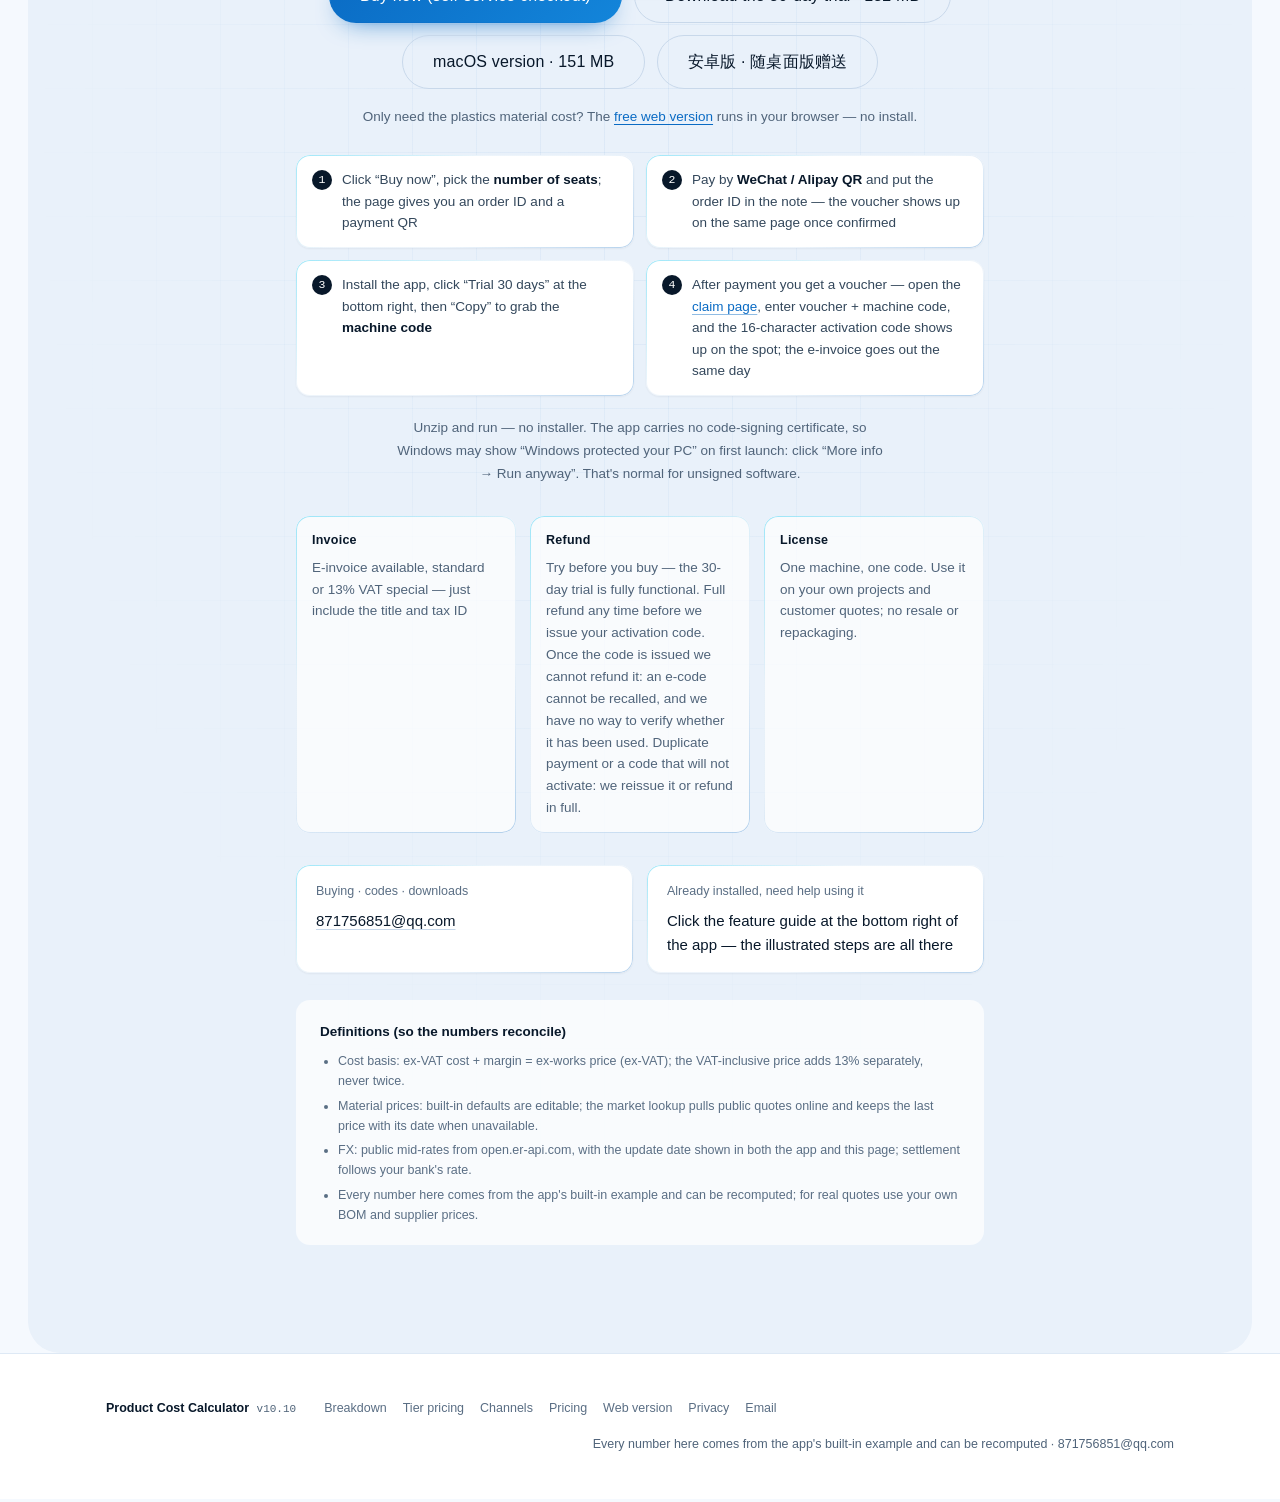
==== commit 5cad876e: "v1.5：安卓版改为随桌面版赠送（备站 apk 链接走绝对地址） · index.html" ====
--- a/index.html
+++ b/index.html
@@ -108,13 +108,13 @@
     <div class="hero-cta">
       <a class="btn btn-solid btn-lg" href="https://product-cost-calculator.pages.dev/dl/ProductCost_v10.10.zip" download>下载桌面版 · 免费试用 30 天</a>
       <a class="btn-text" href="https://product-cost-calculator.pages.dev/dl/ProductCost_v10.10_macOS.dmg" download>macOS 版（Apple 芯片）</a>
-      <a class="btn-text" href="https://product-cost-calculator.pages.dev/dl/ProductCost_v1.4_android.apk" download>安卓版（手机 / 平板）</a>
+      <a class="btn-text" href="https://product-cost-calculator.pages.dev/apk">安卓版（随桌面版赠送）</a>
       <a class="btn-text" href="./web/index.html">或先试网页版（只算塑料件材料费，免安装）</a>
     </div>
 
     <ul class="hero-meta">
       <li class="meta-price">399 元 / 台 · 一次买断</li>
-      <li>Windows 10 / 11 · macOS 11+（Apple 芯片）· Android 8+</li>
+      <li>Windows 10 / 11 · macOS 11+（Apple 芯片）· 安卓 8+（桌面版赠品）</li>
       <li>下载 132 MB</li>
       <li>离线可用</li>
       <li>一机一码</li>
@@ -417,7 +417,7 @@
         <a class="btn btn-solid btn-lg" href="https://product-cost-calculator.pages.dev/store" id="buy">立即购买（自助下单）</a>
         <a class="btn btn-line btn-lg" href="https://product-cost-calculator.pages.dev/dl/ProductCost_v10.10.zip" download>先下载试用 30 天 · 132 MB</a>
         <a class="btn btn-line btn-lg" href="https://product-cost-calculator.pages.dev/dl/ProductCost_v10.10_macOS.dmg" download>macOS 版 · 151 MB</a>
-        <a class="btn btn-line btn-lg" href="https://product-cost-calculator.pages.dev/dl/ProductCost_v1.4_android.apk" download>安卓版 · 6.2 MB</a>
+        <a class="btn btn-line btn-lg" href="https://product-cost-calculator.pages.dev/apk">安卓版 · 随桌面版赠送</a>
       </div>
 
       <p class="get-alt" data-i18n-html="get-alt">
--- a/styles.css
+++ b/styles.css
@@ -1619,9 +1619,13 @@
   }
 }
 
-/* 导航在 900px 以下就收成汉堡：7 个中文项 + 品牌 + 按钮在 834px 时放不下，
-   曾把导航项挤成"拆 解"两行并顶出导航栏 */
-@media (max-width: 900px) {
+/* 导航在 1089px 以下就收成汉堡。
+   实测：7 个中文项 + 品牌 + 语言切换 + 下载按钮，真 Chrome 里要 1090px 才放得下
+   （901/940/980/1020/1060/1080/1088 时「下载试用」都被顶出屏幕右侧，最多溢出 177px）。
+   原先定 900px 是按「834px 时导航项被挤成两行」算的，门槛低了约 190px；
+   这类溢出不会让 scrollWidth 变大（.nav 是 fixed，子元素溢出到可视区外），
+   所以只查 document.scrollWidth 会漏判，必须逐元素量 right。 */
+@media (max-width: 1089px) {
   .nav-burger {
     display: flex;
   }
@@ -2237,8 +2241,9 @@
   outline-offset: 2px;
 }
 
-/* 窄屏：语言切换贴右，下载按钮跟在它后面 */
-@media (max-width: 900px) {
+/* 窄屏：语言切换贴右，下载按钮跟在它后面
+   （阈值与上面的导航汉堡断点保持一致，否则 901–1089 区间会错位） */
+@media (max-width: 1089px) {
   .lang-switch {
     margin-left: auto;
     margin-right: 8px;
@@ -2316,7 +2321,7 @@
 /* 复用 900px 那套 opacity/visibility 写法，避免与基础样式打架                  */
 /* -------------------------------------------------------------------------- */
 
-@media (max-width: 1120px) {
+@media (max-width: 1290px) {
   html[data-lang="en"] .nav {
     gap: 12px;
   }
@@ -2375,6 +2380,31 @@
   }
 }
 
+/* 英文导航在 1291～1510px 之间必须压一点字号才放得下：
+   英文明细项比中文宽 267px，1440 笔电上「Download trial」曾被顶到 right:1454、
+   直接切出屏幕右侧（真浏览器逐宽度量出来的，不是猜的）。
+   实测：常规字号最小内容宽 1456px、压到 12.5px 后 1284px。
+   所以 1291 以下交给汉堡菜单（断点在上一块 @media 1290），1511 以上恢复常规。 */
+@media (min-width: 1291px) and (max-width: 1510px) {
+  html[data-lang="en"] .nav {
+    gap: 16px;
+  }
+
+  html[data-lang="en"] .nav-links {
+    font-size: 12.5px;
+    gap: 1px;
+  }
+
+  html[data-lang="en"] .nav-links a {
+    padding: 6px 8px;
+  }
+
+  html[data-lang="en"] .nav-cta {
+    padding: 0 11px;
+    font-size: 13px;
+  }
+}
+
 @media (max-width: 780px) {
   html[data-lang="en"] .bd-row,
   html[data-lang="en"] .bd-hrow {
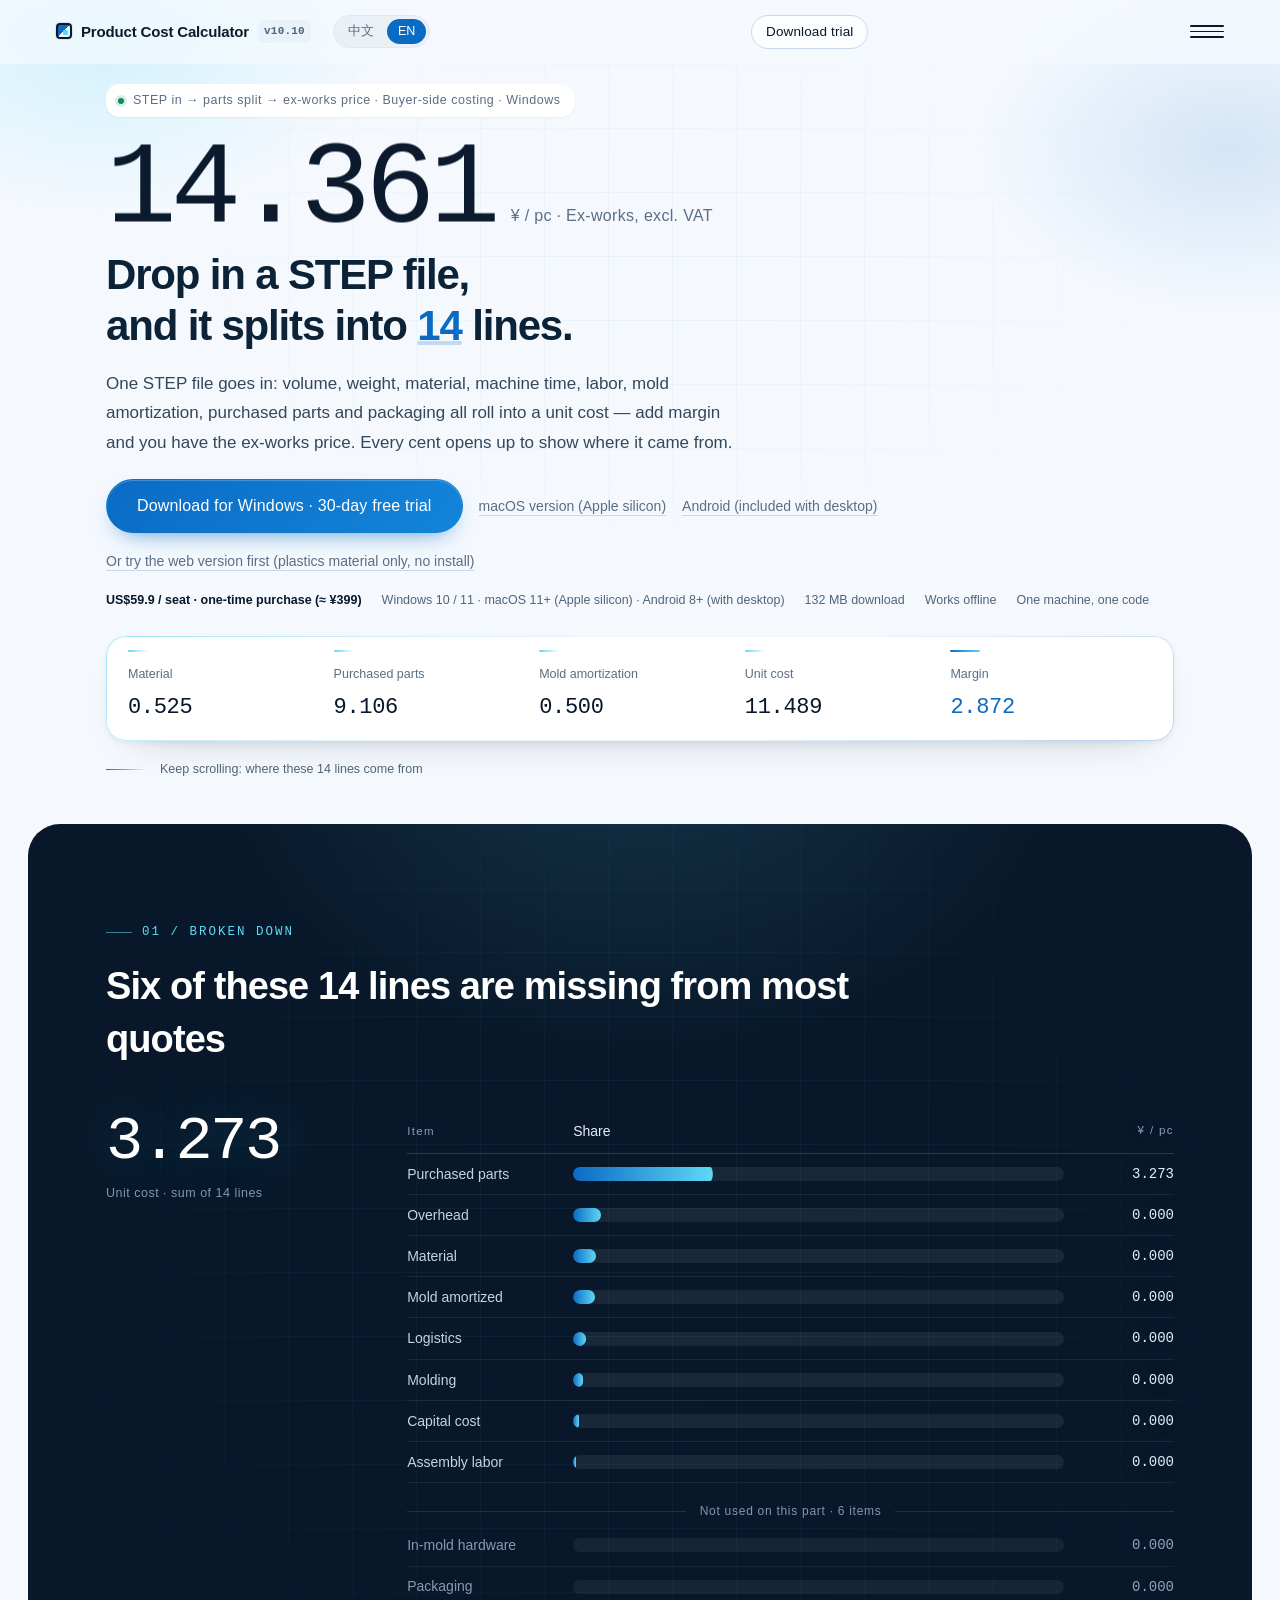
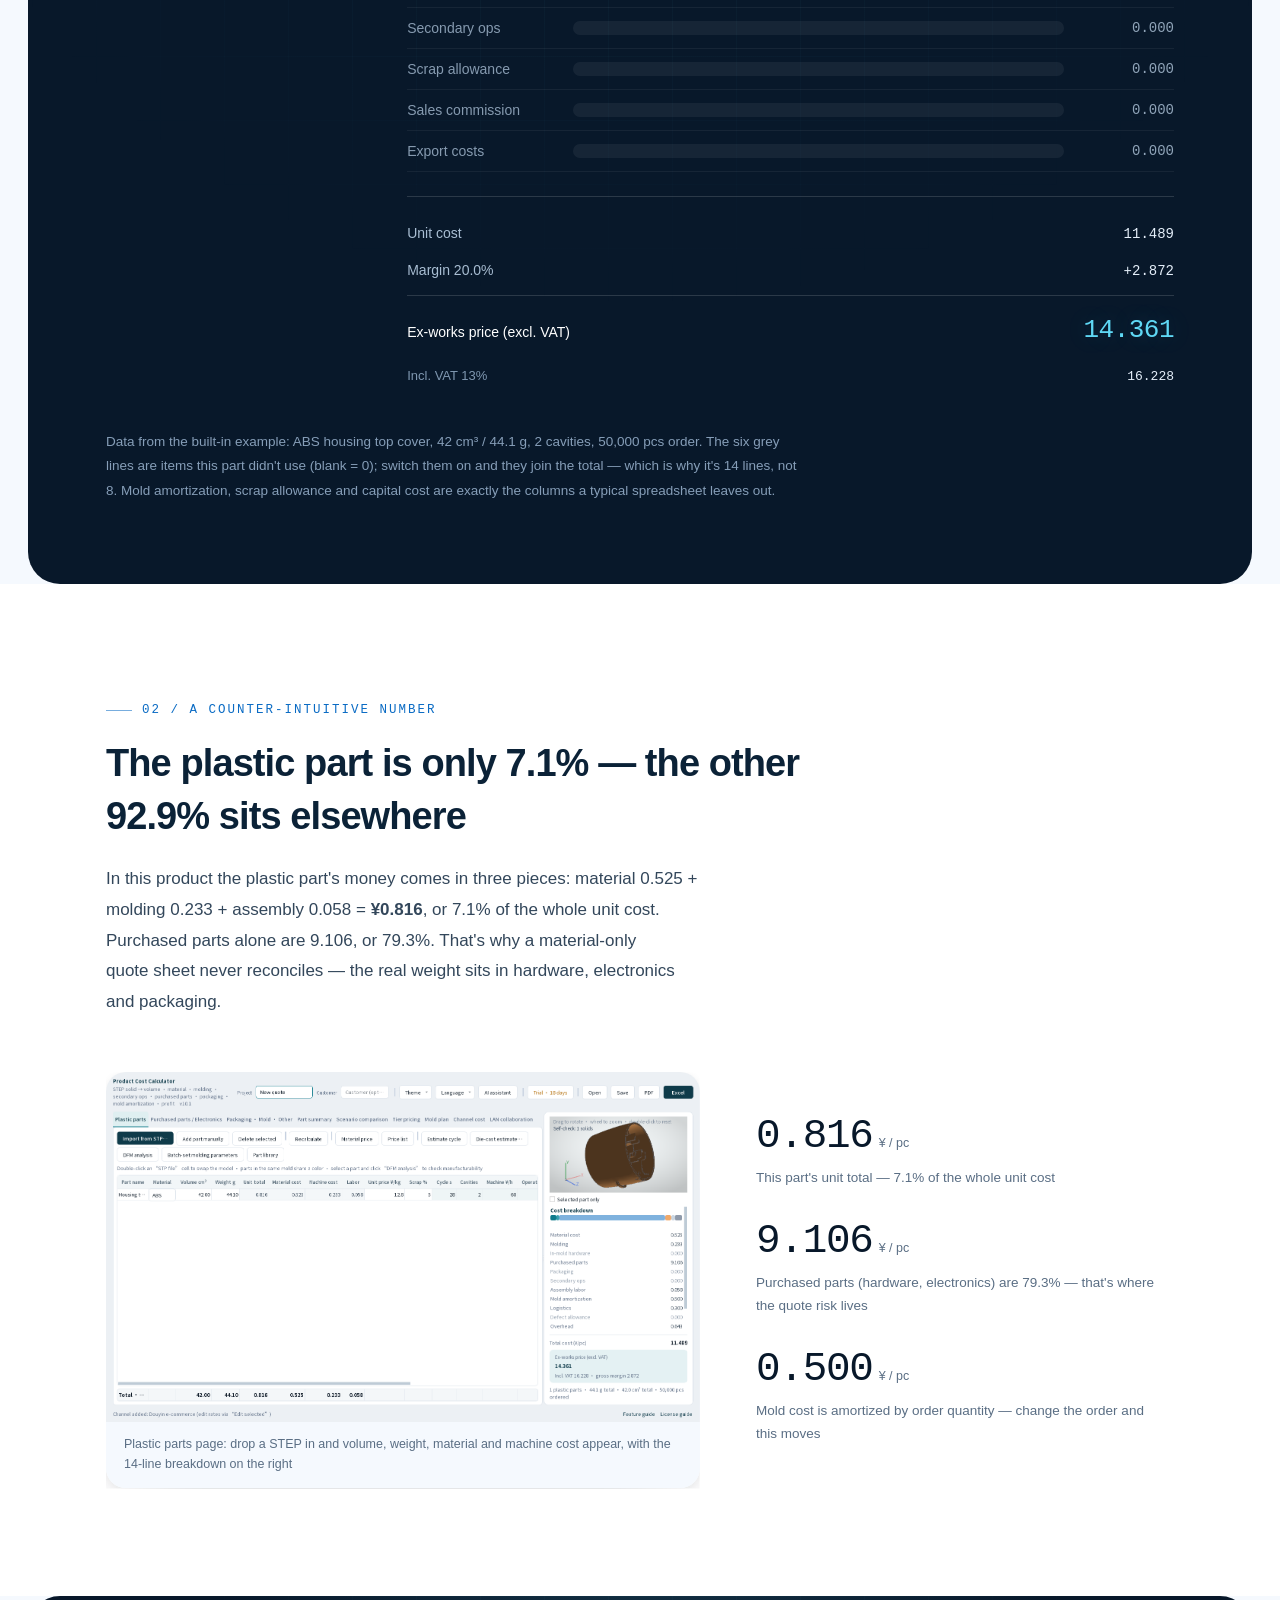
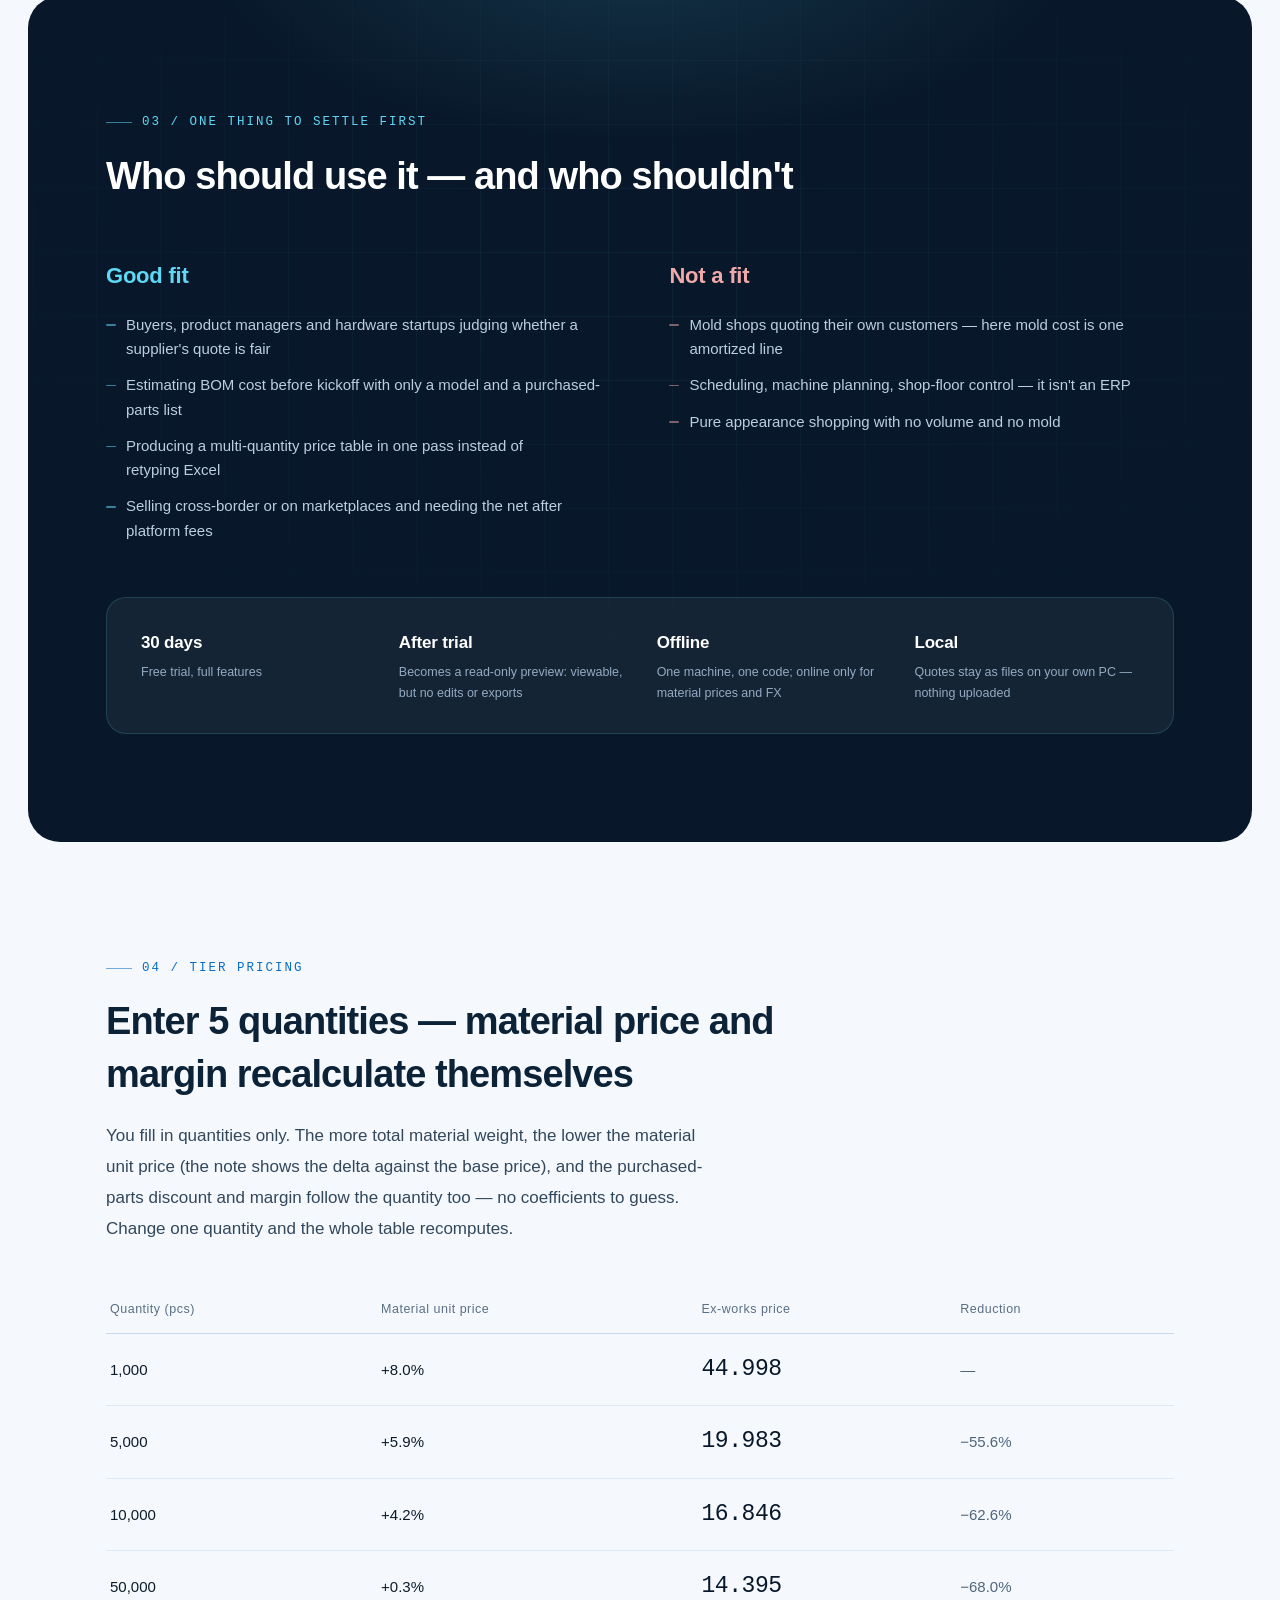
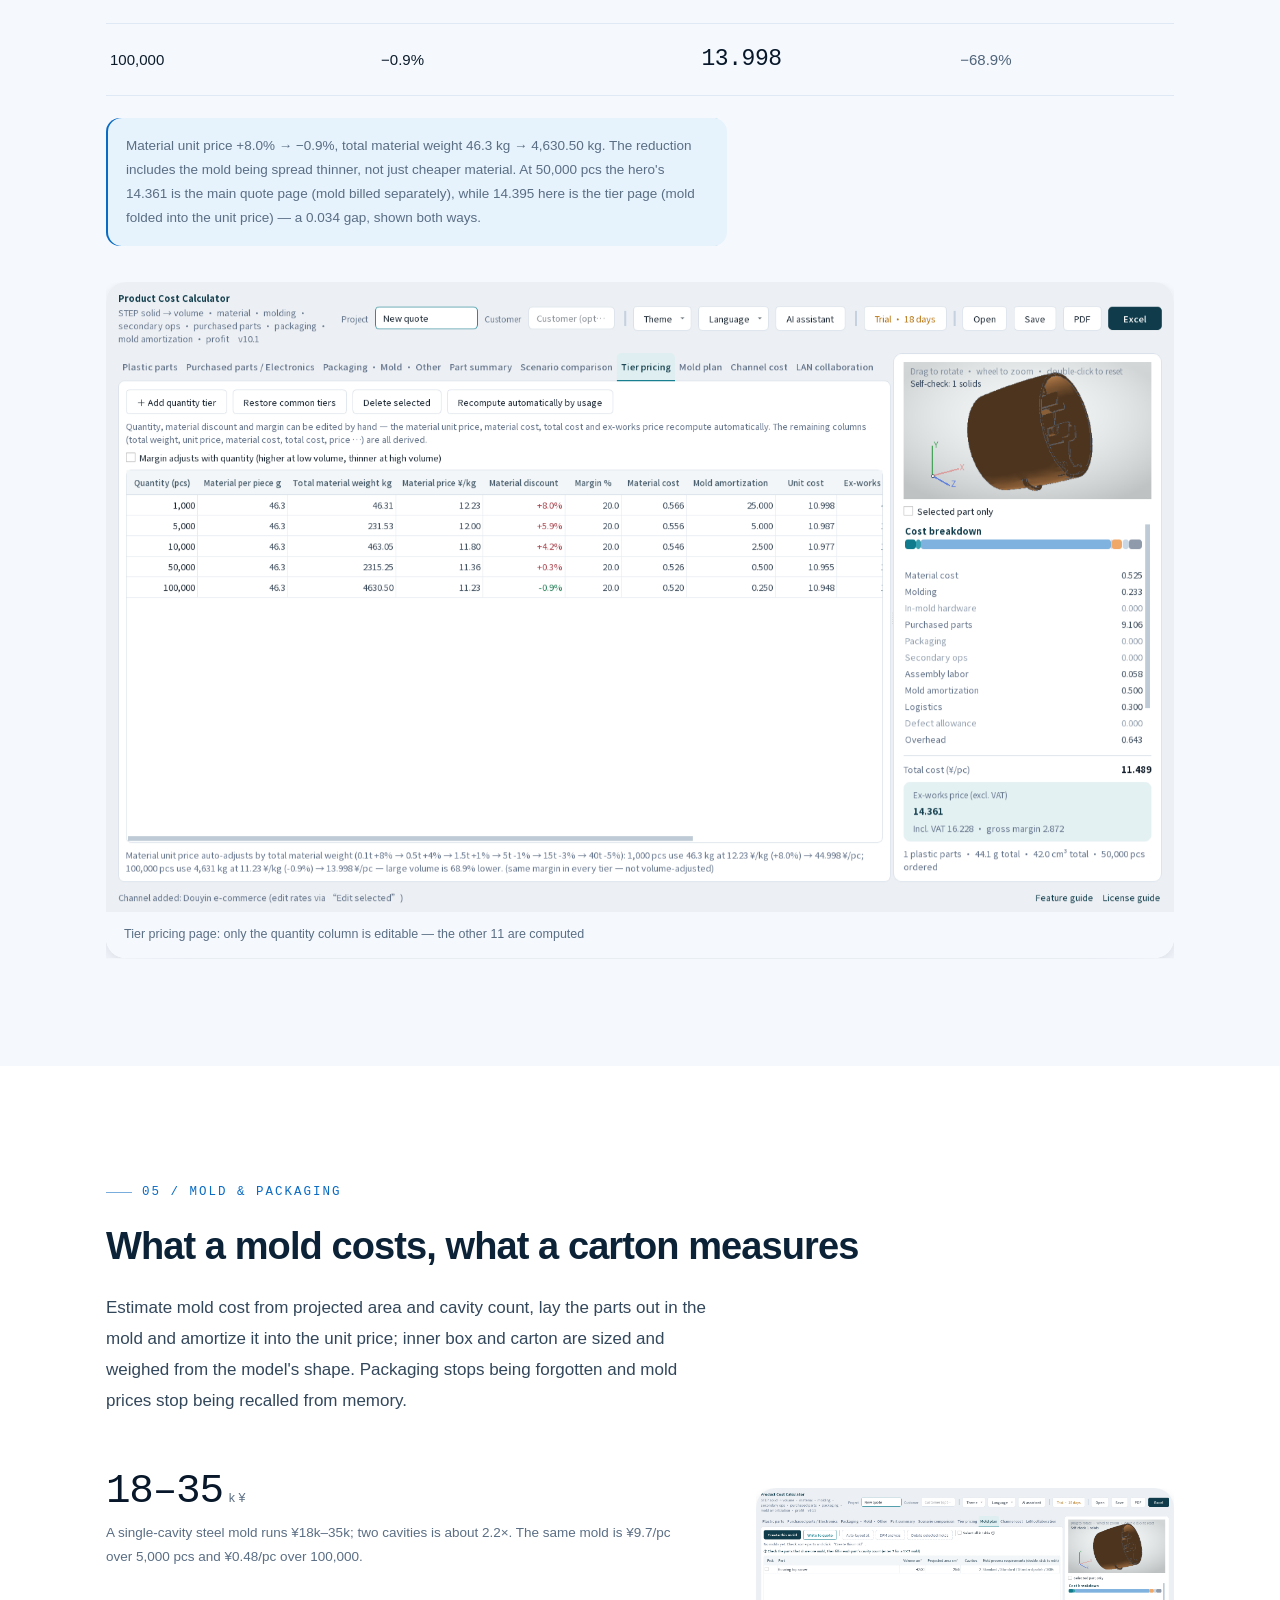
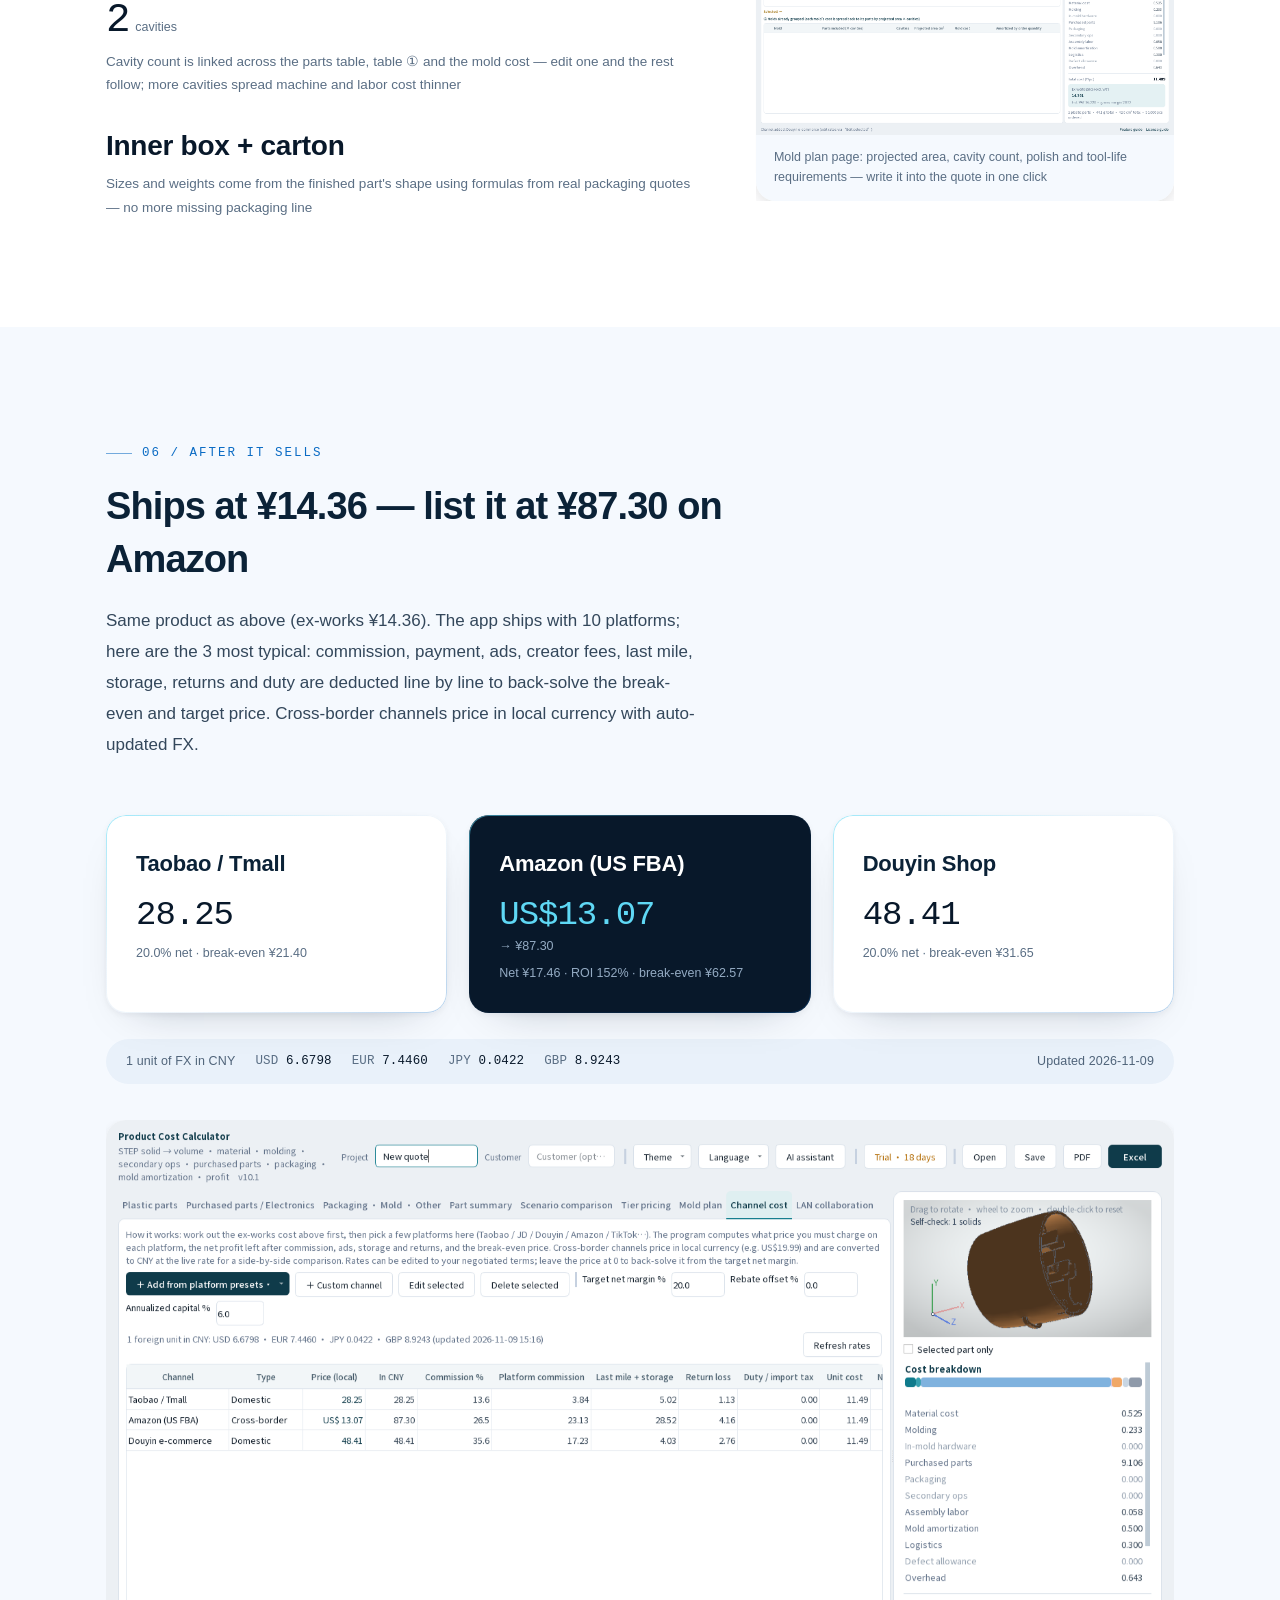
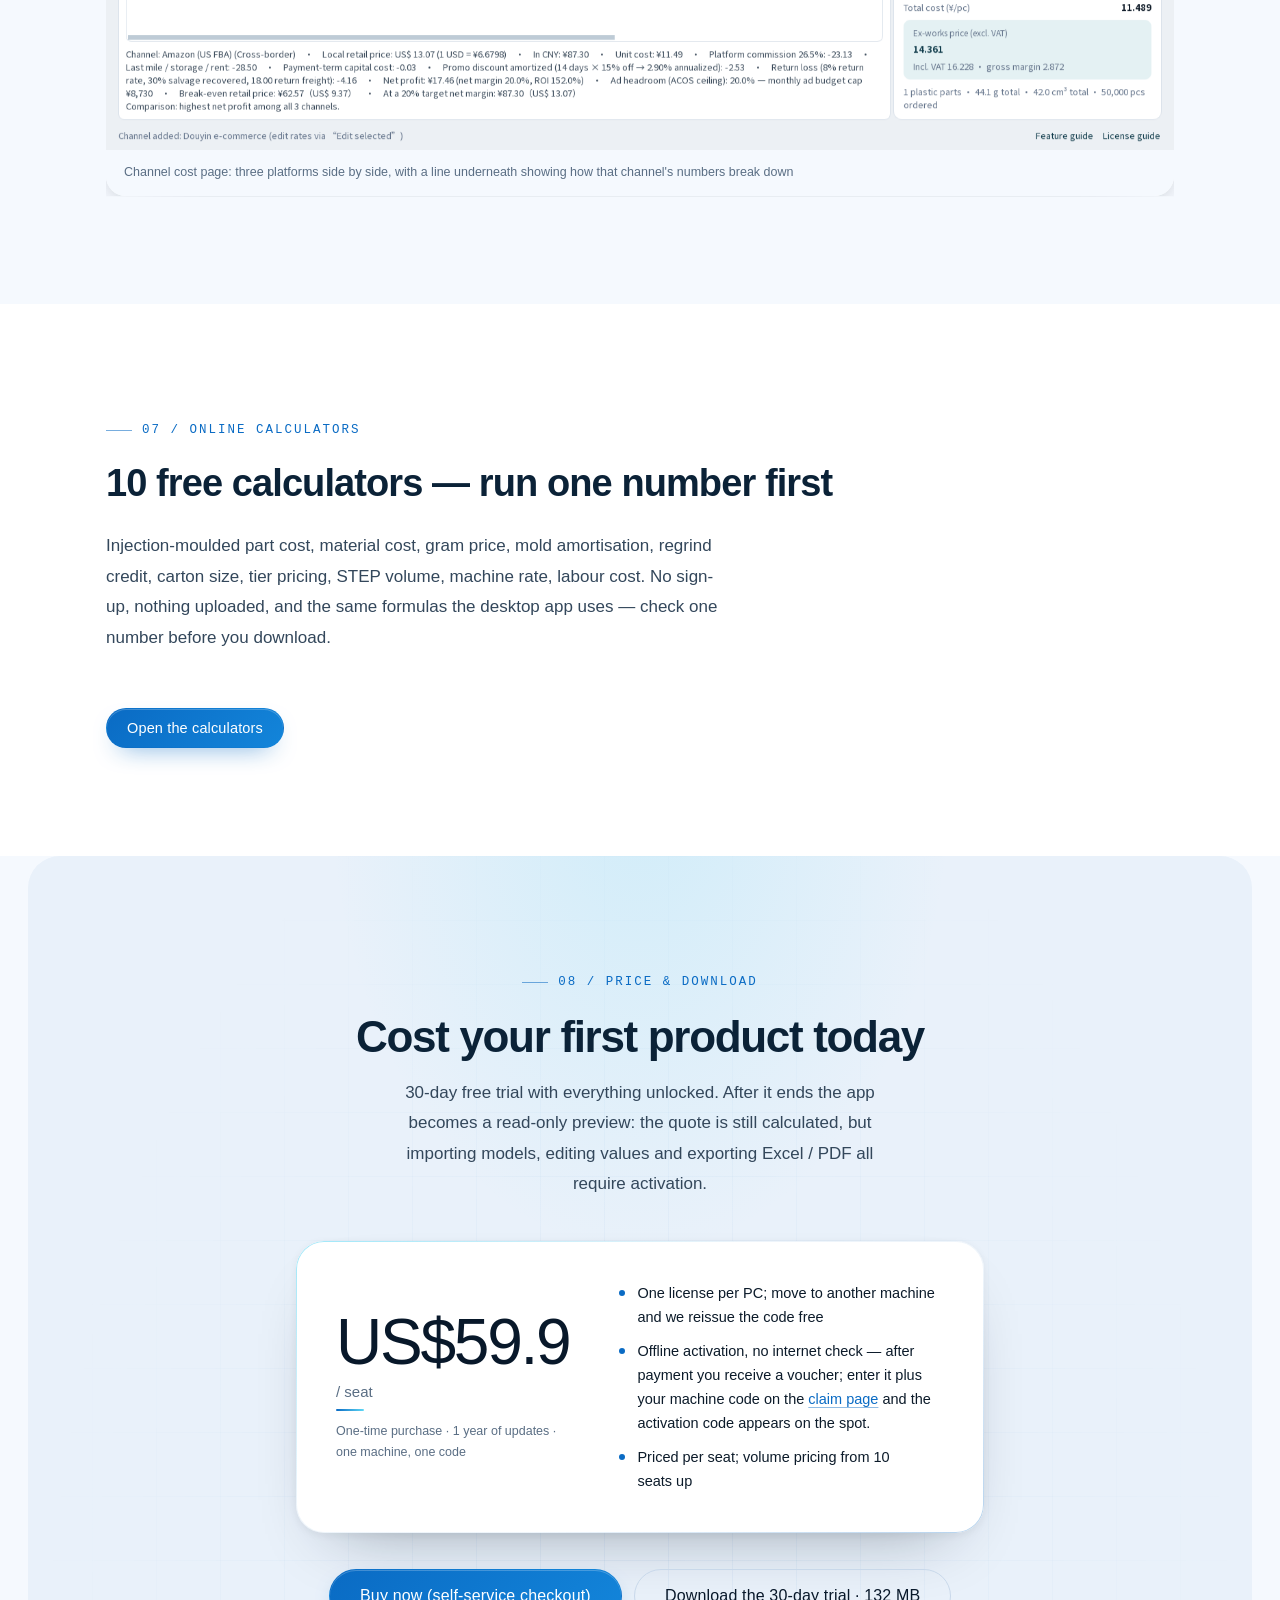
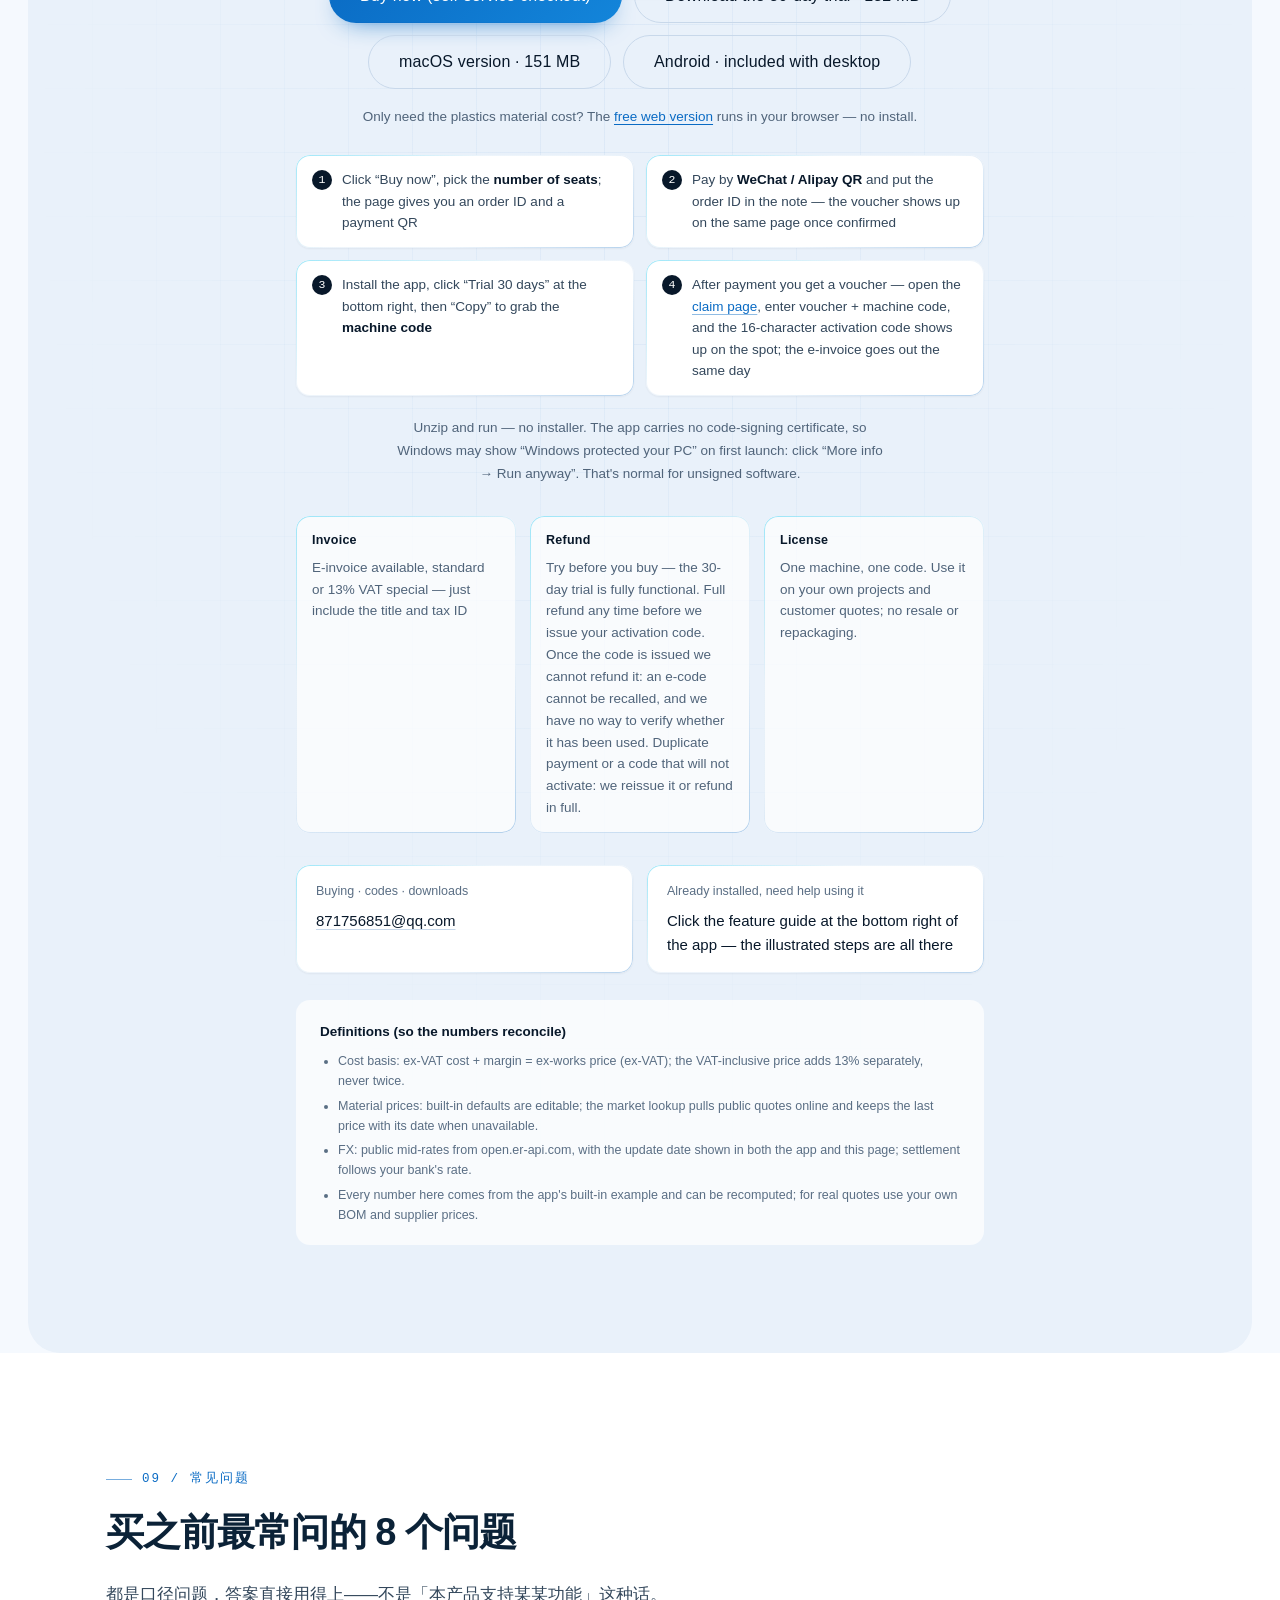
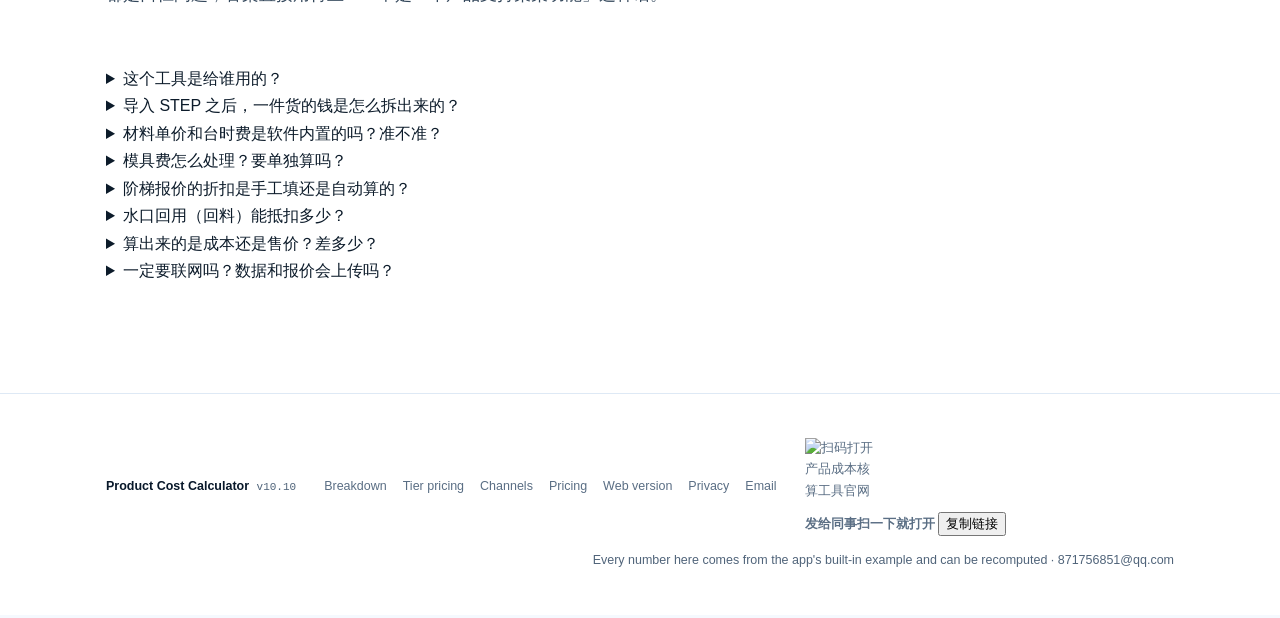
==== commit ce587af3: "v10.11：首页 FAQ + 结构化数据 + 二维码分享（备站同步） · index.html" ====
--- a/index.html
+++ b/index.html
@@ -48,6 +48,122 @@
 })();
 </script>
 <!-- Cloudflare Web Analytics --><script type='module' src='https://static.cloudflareinsights.com/beacon.min.js' data-cf-beacon='{"token": "a6fc5a35c37040679558732a27f0181a"}'></script><!-- End Cloudflare Web Analytics -->
+<!-- 结构化数据：SoftwareApplication + FAQPage。FAQ 的问答必须与页面可见文字一致，否则会被判为作弊，所以两处要一起改 -->
+<script type="application/ld+json">
+{
+  "@context": "https://schema.org",
+  "@type": "SoftwareApplication",
+  "name": "产品成本核算工具",
+  "alternateName": "Product Cost Calculator",
+  "url": "https://product-cost-calculator.pages.dev/",
+  "applicationCategory": "BusinessApplication",
+  "applicationSubCategory": "Cost estimating",
+  "operatingSystem": "Windows 10, Windows 11, macOS 11+",
+  "softwareVersion": "v10.10",
+  "inLanguage": [
+    "zh-Hans",
+    "en"
+  ],
+  "description": "导入 STEP 模型和 BOM，把一件货的钱拆成 14 行（材料、机台、人工、模具摊销、外购件、包材、物流、管理费、资金占用、佣金、利润、增值税）一路算到含税出厂价，支持阶梯报价自动折扣、模具费摊销、方案对比、Excel/PDF 导出。甲方内部核价用。",
+  "featureList": [
+    "STEP 模型导入，自动算体积与克重",
+    "14 行成本拆解，每行可点开看公式",
+    "阶梯报价：材料/外购件折扣与毛利率按量自动生成",
+    "模具费估算与按订单量摊销",
+    "方案对比：改一个参数看差多少",
+    "包材核算：内盒与外箱按模型尺寸推算",
+    "导出 Excel 与白标 PDF 报价单",
+    "离线激活，一机一码"
+  ],
+  "offers": {
+    "@type": "Offer",
+    "price": "399",
+    "priceCurrency": "CNY",
+    "priceValidUntil": "2027-12-31",
+    "availability": "https://schema.org/InStock",
+    "description": "399 元 / 台，一次买断，含 1 年更新；30 天免费试用。"
+  },
+  "publisher": {
+    "@type": "Organization",
+    "name": "产品成本核算工具",
+    "url": "https://product-cost-calculator.pages.dev/",
+    "email": "871756851@qq.com",
+    "logo": "https://product-cost-calculator.pages.dev/assets/app-plastic.png"
+  }
+}
+</script>
+<script type="application/ld+json">
+{
+  "@context": "https://schema.org",
+  "@type": "FAQPage",
+  "mainEntity": [
+    {
+      "@type": "Question",
+      "name": "这个工具是给谁用的？",
+      "acceptedAnswer": {
+        "@type": "Answer",
+        "text": "给甲方（买产品的一方）内部核价用，不是模具厂/注塑厂对外报价用。输入是 STEP 模型和 BOM，输出是这一件货的出厂价——你拿它判断供应商报价合不合理，以及自己定价时底线在哪。"
+      }
+    },
+    {
+      "@type": "Question",
+      "name": "导入 STEP 之后，一件货的钱是怎么拆出来的？",
+      "acceptedAnswer": {
+        "@type": "Answer",
+        "text": "按 14 行拆：材料费（体积×密度×单价，含损耗，扣水口回用）、机台费（周期÷3600×台时费÷腔数）、人工、模具摊销、外购件、包材、物流、管理费、资金占用、销售佣金、其他一次性费用、损耗、利润、增值税。每一行都能点开看公式和代入的数字，对不上账就能查到是哪一行错了。"
+      }
+    },
+    {
+      "@type": "Question",
+      "name": "材料单价和台时费是软件内置的吗？准不准？",
+      "acceptedAnswer": {
+        "@type": "Answer",
+        "text": "内置的是华东地区常见值（ABS 12.8 元/kg、海天 100T 40 元/h 这类），可以直接改。材料行情能联网取生意社公开报价，取不到就保留上次价格并标注日期。真实核价一定要换成你自己采购的实际单价——内置值只是「够用」的起点，不是标准答案。"
+      }
+    },
+    {
+      "@type": "Question",
+      "name": "模具费怎么处理？要单独算吗？",
+      "acceptedAnswer": {
+        "@type": "Answer",
+        "text": "不用单独算。模具费在「模具费估算」里按面积、钢材、腔数、热处理估一个总额，再按订单量摊销到单件，进第 4 行。所以同一套模具，订 1 万件和订 10 万件，单件成本不一样——这正是供应商愿意跟你谈量的原因。"
+      }
+    },
+    {
+      "@type": "Question",
+      "name": "阶梯报价的折扣是手工填还是自动算的？",
+      "acceptedAnswer": {
+        "@type": "Answer",
+        "text": "自动算。你只填数量档位（默认 1000 / 5000 / 1 万 / 5 万 / 10 万），材料折扣按「用米总重量」分档、外购件折扣按订单量分档、毛利率按量级自动下浮，三个系数都是算出来的结果，不用你自己拍。改数量或改材料价，整张表立刻重算。"
+      }
+    },
+    {
+      "@type": "Question",
+      "name": "水口回用（回料）能抵扣多少？",
+      "acceptedAnswer": {
+        "@type": "Answer",
+        "text": "按回料比例抵扣材料费。注意两点：一是水口重量按「单件重量 + 水口重 ÷ 腔数」算，不是简单按单件重；二是回料不是全价抵扣，默认按 50% 折算（回料性能下降、要掺新料），这个折算率可以改。"
+      }
+    },
+    {
+      "@type": "Question",
+      "name": "算出来的是成本还是售价？差多少？",
+      "acceptedAnswer": {
+        "@type": "Answer",
+        "text": "是出厂价（ex-works，不含运费和关税），已经含了毛利和增值税。如果只算到「单件成本」，那是成本；成本到售价中间还要加管理费、资金占用、渠道佣金和账期成本。经验上同类产品售价是成本的 1.3~1.8 倍，具体看行业和账期。"
+      }
+    },
+    {
+      "@type": "Question",
+      "name": "一定要联网吗？数据和报价会上传吗？",
+      "acceptedAnswer": {
+        "@type": "Answer",
+        "text": "不用联网，装好就能用，激活也是离线的（填券 + 机器码换 16 位激活码，不联网校验）。模型、BOM、报价全部只存在你本机，不上传。唯一会联网的是「材料行情」和「汇率」，取不到就跳过，不影响算账。"
+      }
+    }
+  ]
+}
+</script>
 </head>
 <body>
 
@@ -474,11 +590,56 @@
     </div>
   </section>
 
+  <!-- ============ 常见问题（兼作 FAQPage 结构化数据的人类可读副本） ============ -->
+  <section class="band band-paper" id="faq">
+    <div class="wrap">
+      <div class="sec-head">
+        <p class="kicker">09 / 常见问题</p>
+        <h2 class="h2">买之前最常问的 8 个问题</h2>
+        <p class="lead">都是口径问题，答案直接用得上——不是「本产品支持某某功能」这种话。</p>
+      </div>
+      <div class="faq">
+      <details>
+        <summary>这个工具是给谁用的？</summary>
+        <div class="ans"><p>给甲方（买产品的一方）内部核价用，不是模具厂/注塑厂对外报价用。输入是 STEP 模型和 BOM，输出是这一件货的出厂价——你拿它判断供应商报价合不合理，以及自己定价时底线在哪。</p></div>
+      </details>
+      <details>
+        <summary>导入 STEP 之后，一件货的钱是怎么拆出来的？</summary>
+        <div class="ans"><p>按 14 行拆：材料费（体积×密度×单价，含损耗，扣水口回用）、机台费（周期÷3600×台时费÷腔数）、人工、模具摊销、外购件、包材、物流、管理费、资金占用、销售佣金、其他一次性费用、损耗、利润、增值税。每一行都能点开看公式和代入的数字，对不上账就能查到是哪一行错了。</p></div>
+      </details>
+      <details>
+        <summary>材料单价和台时费是软件内置的吗？准不准？</summary>
+        <div class="ans"><p>内置的是华东地区常见值（ABS 12.8 元/kg、海天 100T 40 元/h 这类），可以直接改。材料行情能联网取生意社公开报价，取不到就保留上次价格并标注日期。真实核价一定要换成你自己采购的实际单价——内置值只是「够用」的起点，不是标准答案。</p></div>
+      </details>
+      <details>
+        <summary>模具费怎么处理？要单独算吗？</summary>
+        <div class="ans"><p>不用单独算。模具费在「模具费估算」里按面积、钢材、腔数、热处理估一个总额，再按订单量摊销到单件，进第 4 行。所以同一套模具，订 1 万件和订 10 万件，单件成本不一样——这正是供应商愿意跟你谈量的原因。</p></div>
+      </details>
+      <details>
+        <summary>阶梯报价的折扣是手工填还是自动算的？</summary>
+        <div class="ans"><p>自动算。你只填数量档位（默认 1000 / 5000 / 1 万 / 5 万 / 10 万），材料折扣按「用米总重量」分档、外购件折扣按订单量分档、毛利率按量级自动下浮，三个系数都是算出来的结果，不用你自己拍。改数量或改材料价，整张表立刻重算。</p></div>
+      </details>
+      <details>
+        <summary>水口回用（回料）能抵扣多少？</summary>
+        <div class="ans"><p>按回料比例抵扣材料费。注意两点：一是水口重量按「单件重量 + 水口重 ÷ 腔数」算，不是简单按单件重；二是回料不是全价抵扣，默认按 50% 折算（回料性能下降、要掺新料），这个折算率可以改。</p></div>
+      </details>
+      <details>
+        <summary>算出来的是成本还是售价？差多少？</summary>
+        <div class="ans"><p>是出厂价（ex-works，不含运费和关税），已经含了毛利和增值税。如果只算到「单件成本」，那是成本；成本到售价中间还要加管理费、资金占用、渠道佣金和账期成本。经验上同类产品售价是成本的 1.3~1.8 倍，具体看行业和账期。</p></div>
+      </details>
+      <details>
+        <summary>一定要联网吗？数据和报价会上传吗？</summary>
+        <div class="ans"><p>不用联网，装好就能用，激活也是离线的（填券 + 机器码换 16 位激活码，不联网校验）。模型、BOM、报价全部只存在你本机，不上传。唯一会联网的是「材料行情」和「汇率」，取不到就跳过，不影响算账。</p></div>
+      </details>
+      </div>
+    </div>
+  </section>
+
 </main>
 
 <footer class="foot">
   <div class="wrap foot-in">
-    <div class="foot-brand">产品成本核算工具 <span>v10.5</span></div>
+    <div class="foot-brand">产品成本核算工具 <span>v10.10</span></div>
     <div class="foot-links">
       <a href="#breakdown">拆解</a>
       <a href="#tier">阶梯报价</a>
@@ -487,6 +648,13 @@
       <a href="./web/index.html">网页版</a>
       <a href="./privacy">隐私政策</a>
       <a href="mailto:871756851@qq.com">邮箱</a>
+    </div>
+    <div class="foot-share">
+      <img class="foot-qr" src="./assets/qr-site.png" width="74" height="74" alt="扫码打开产品成本核算工具官网">
+      <div class="foot-share-txt">
+        <b>发给同事扫一下就打开</b>
+        <button type="button" class="foot-copy" id="copy-link">复制链接</button>
+      </div>
     </div>
     <div class="foot-note">页面上的数字都来自软件内置示例，可以直接复算 · 联系 871756851@qq.com</div>
   </div>
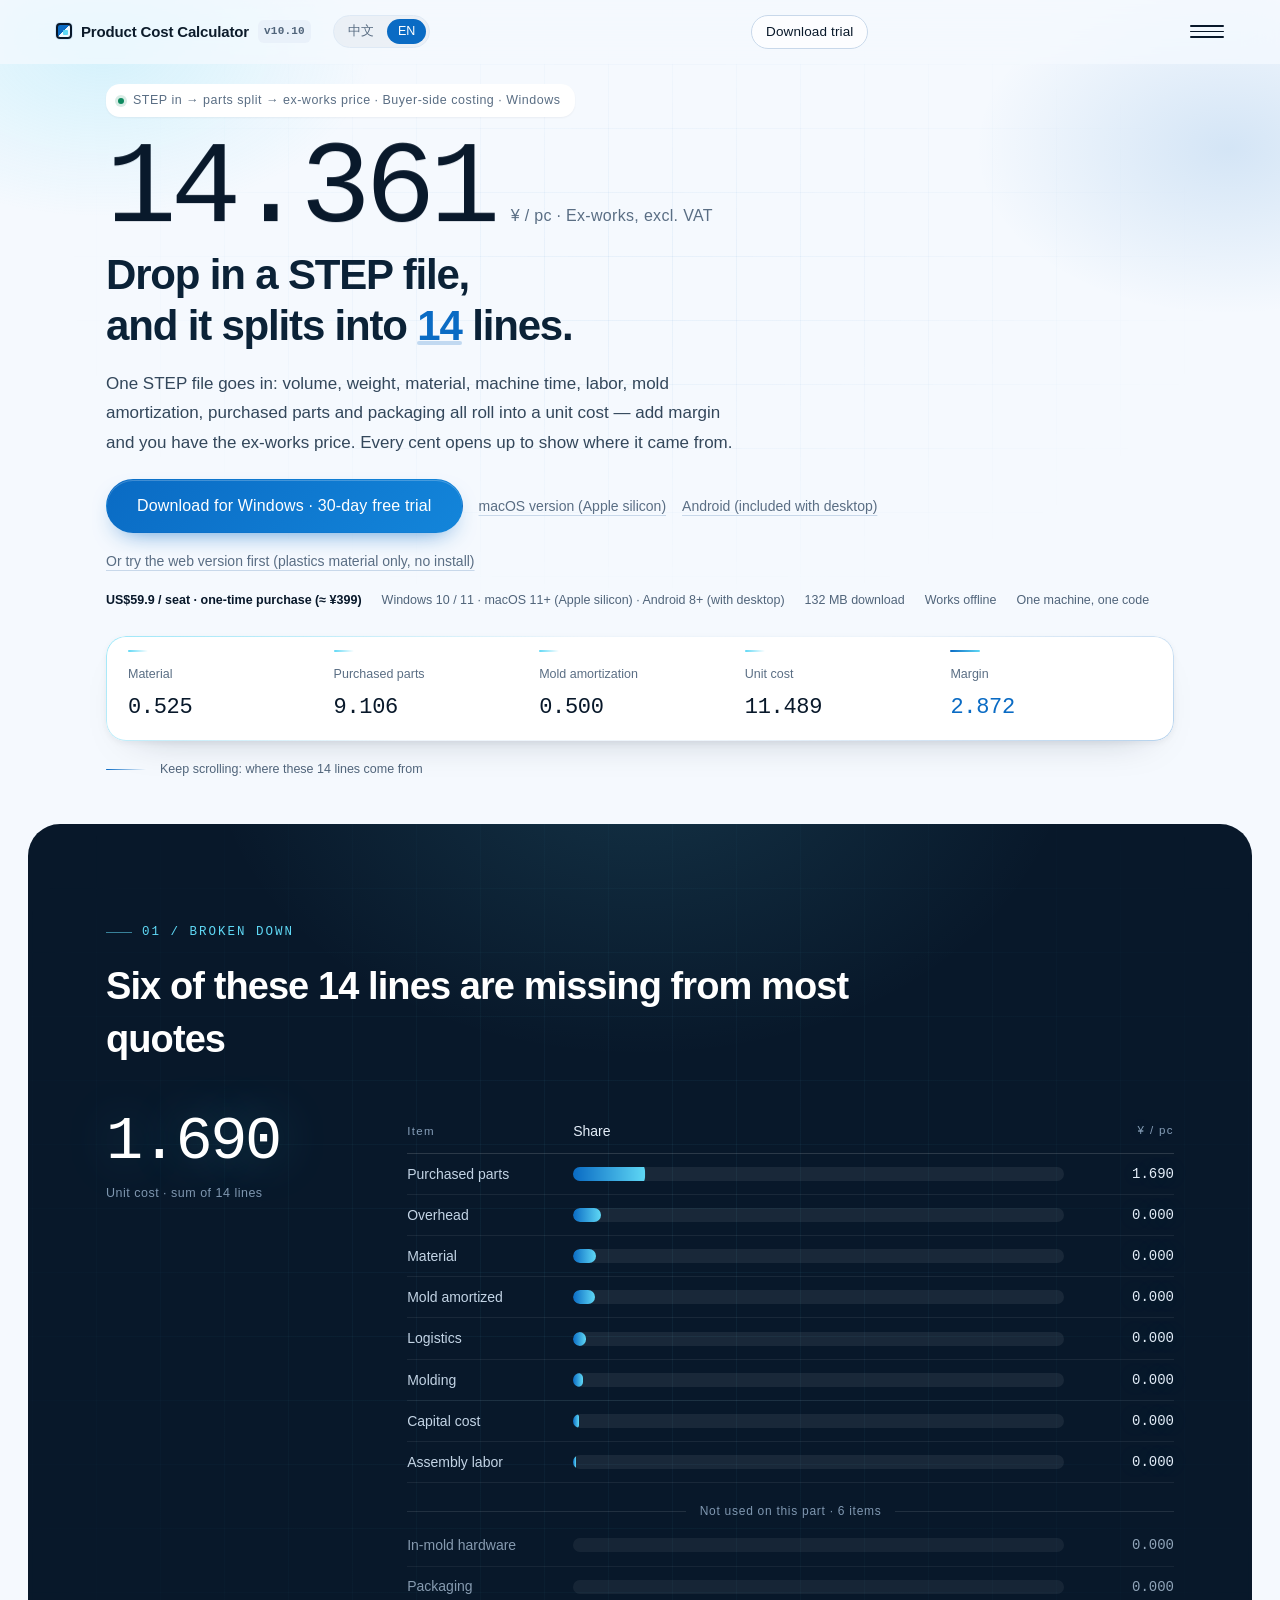
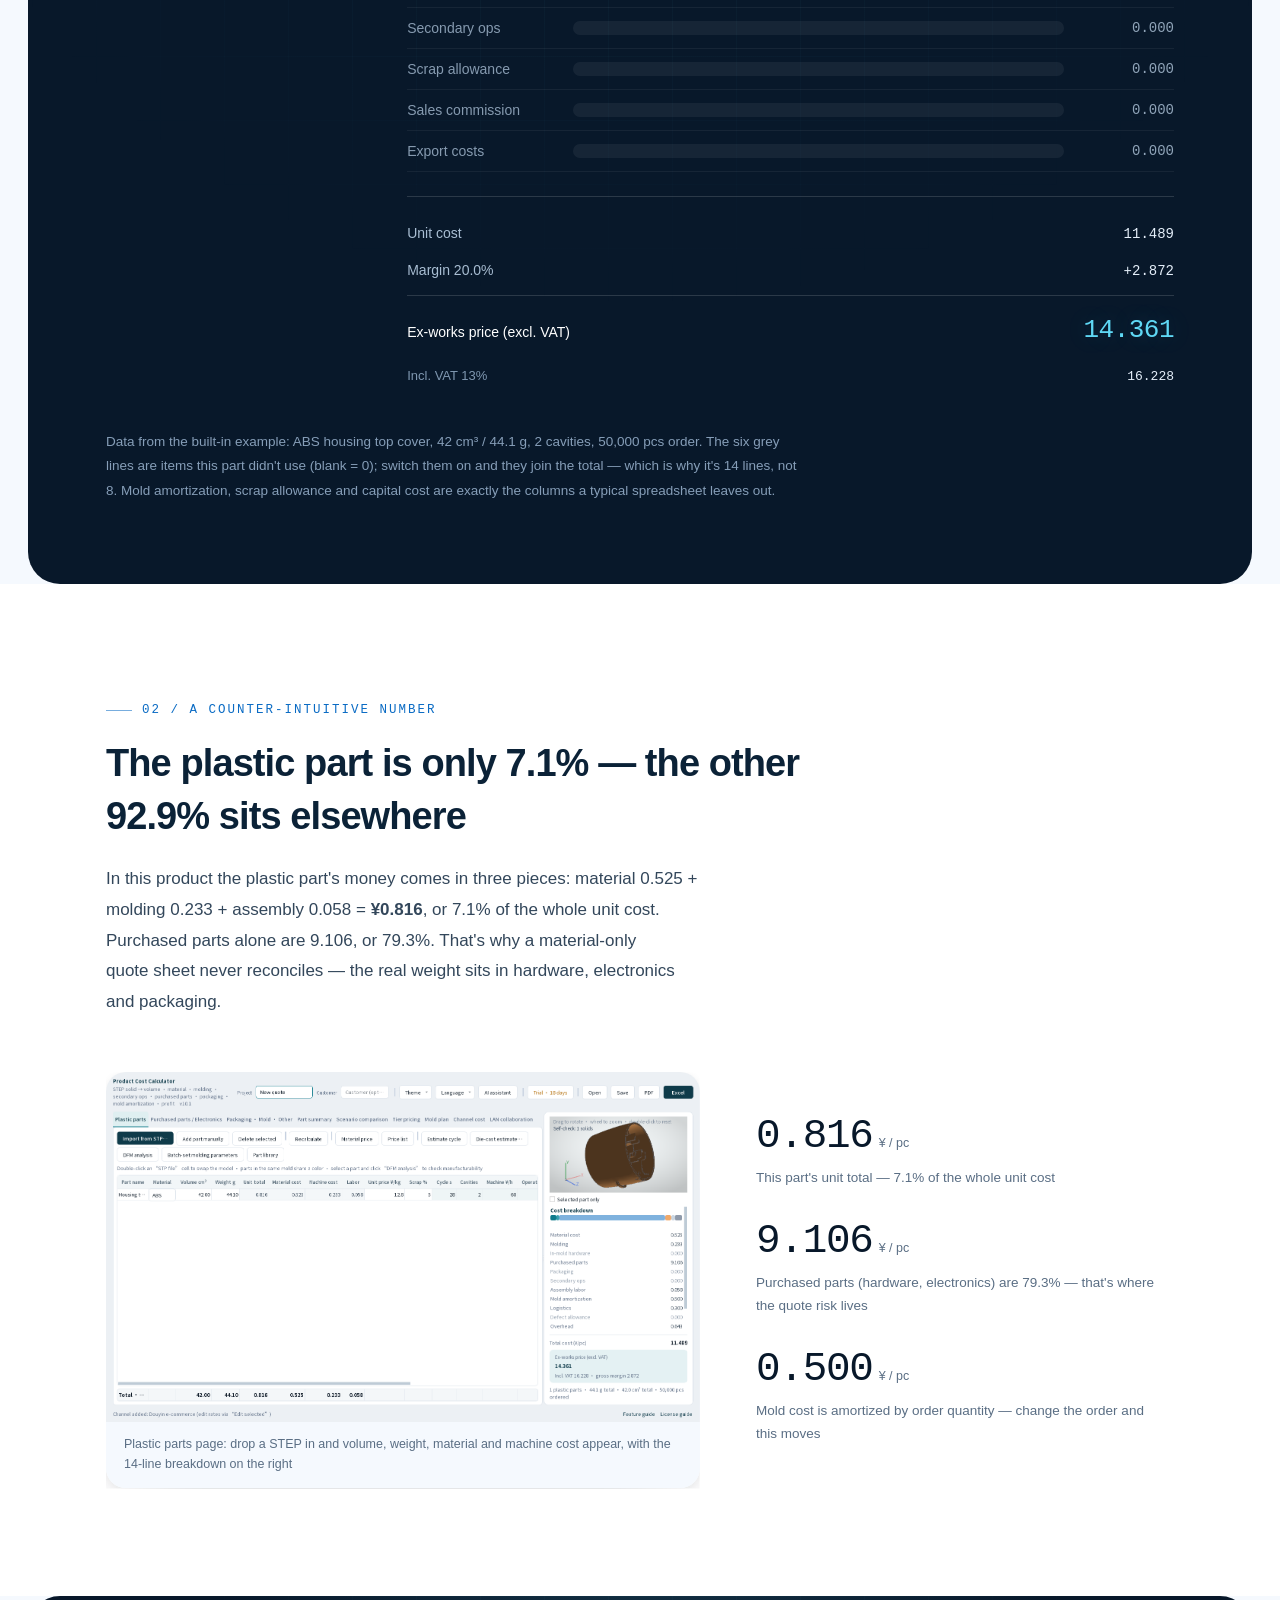
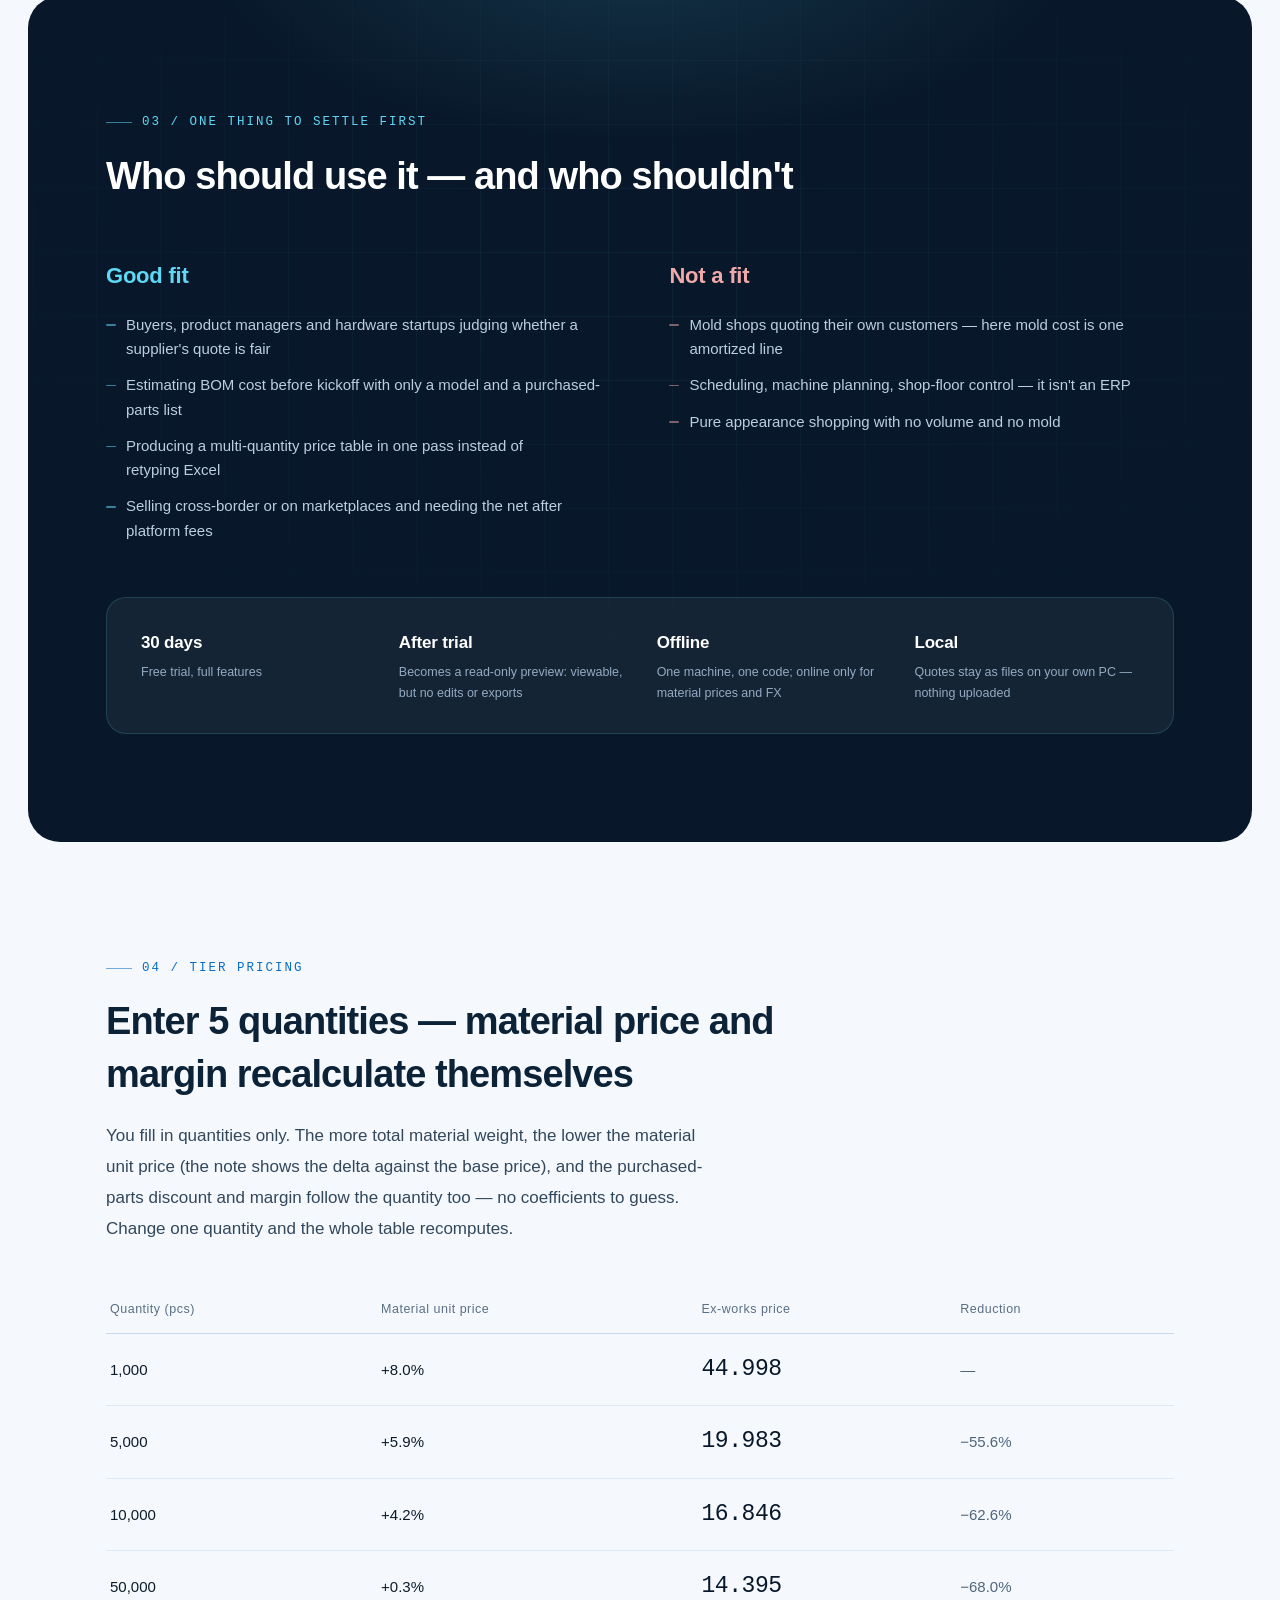
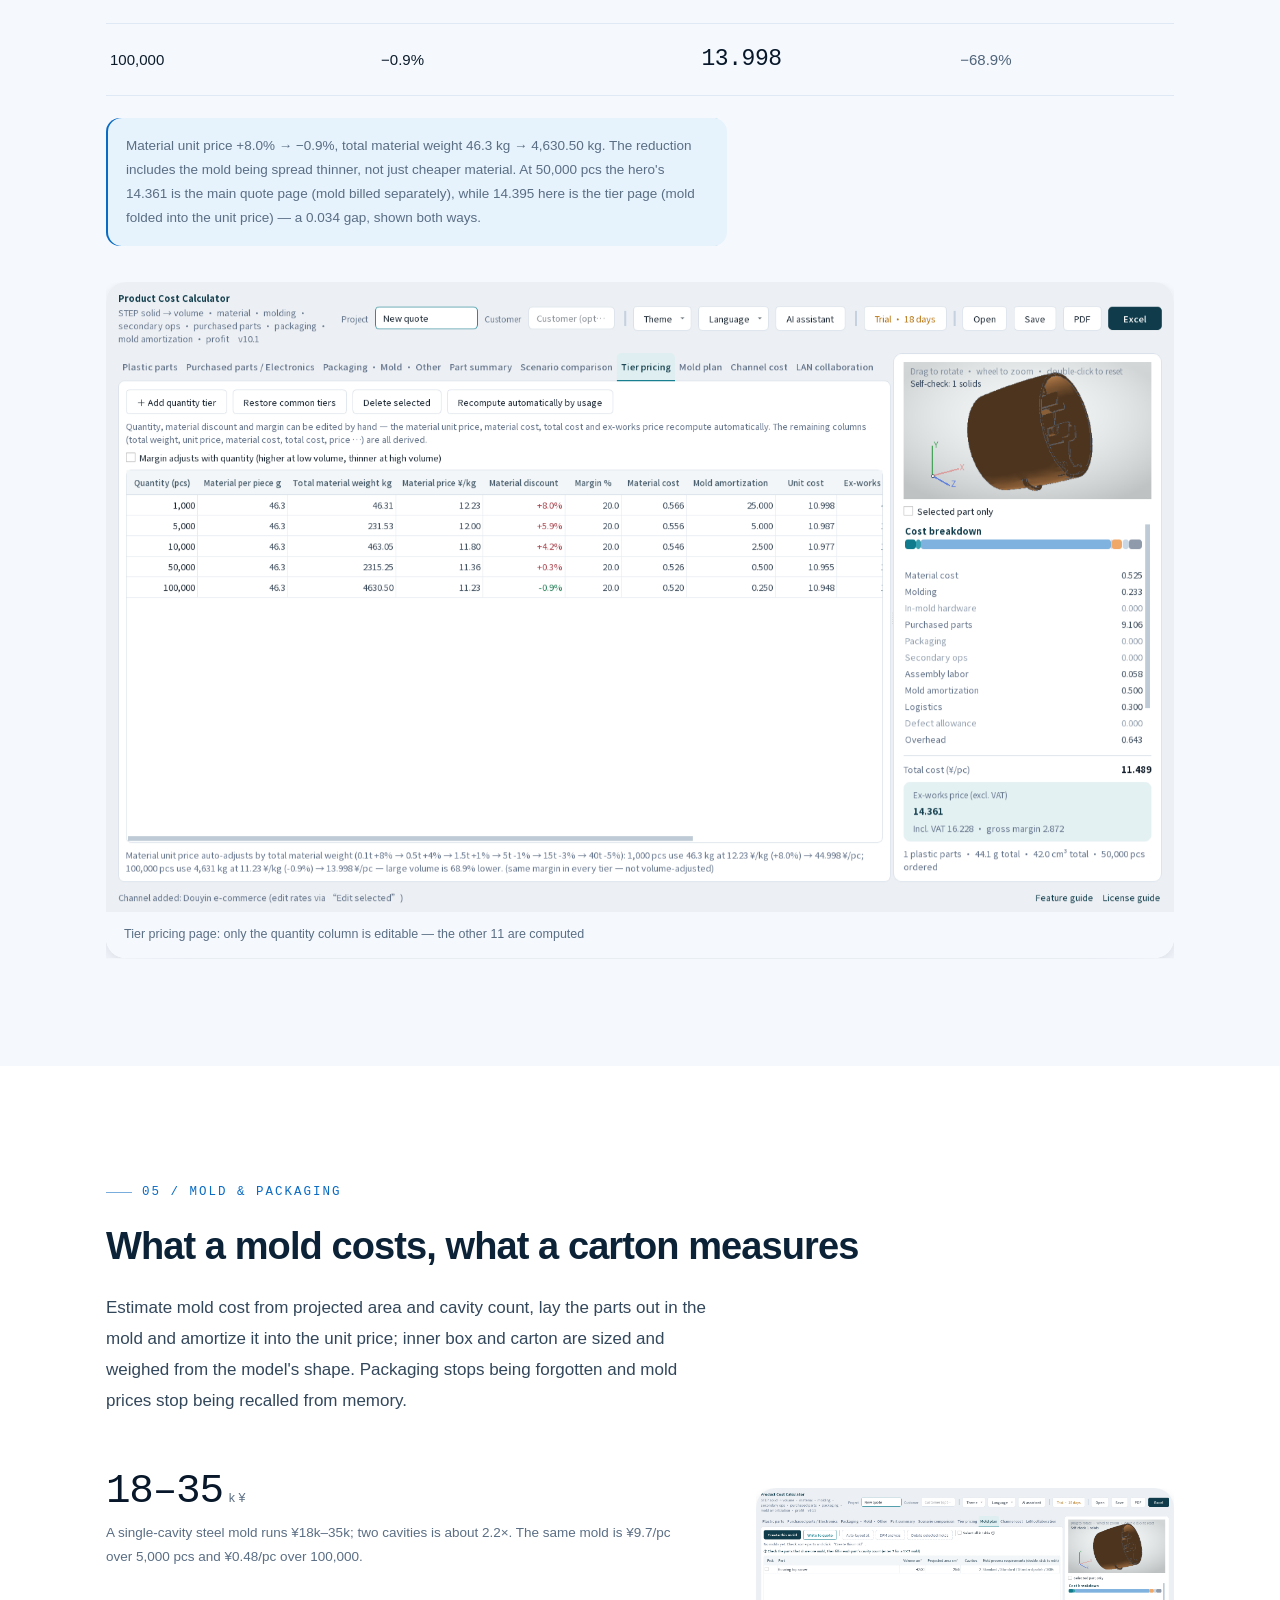
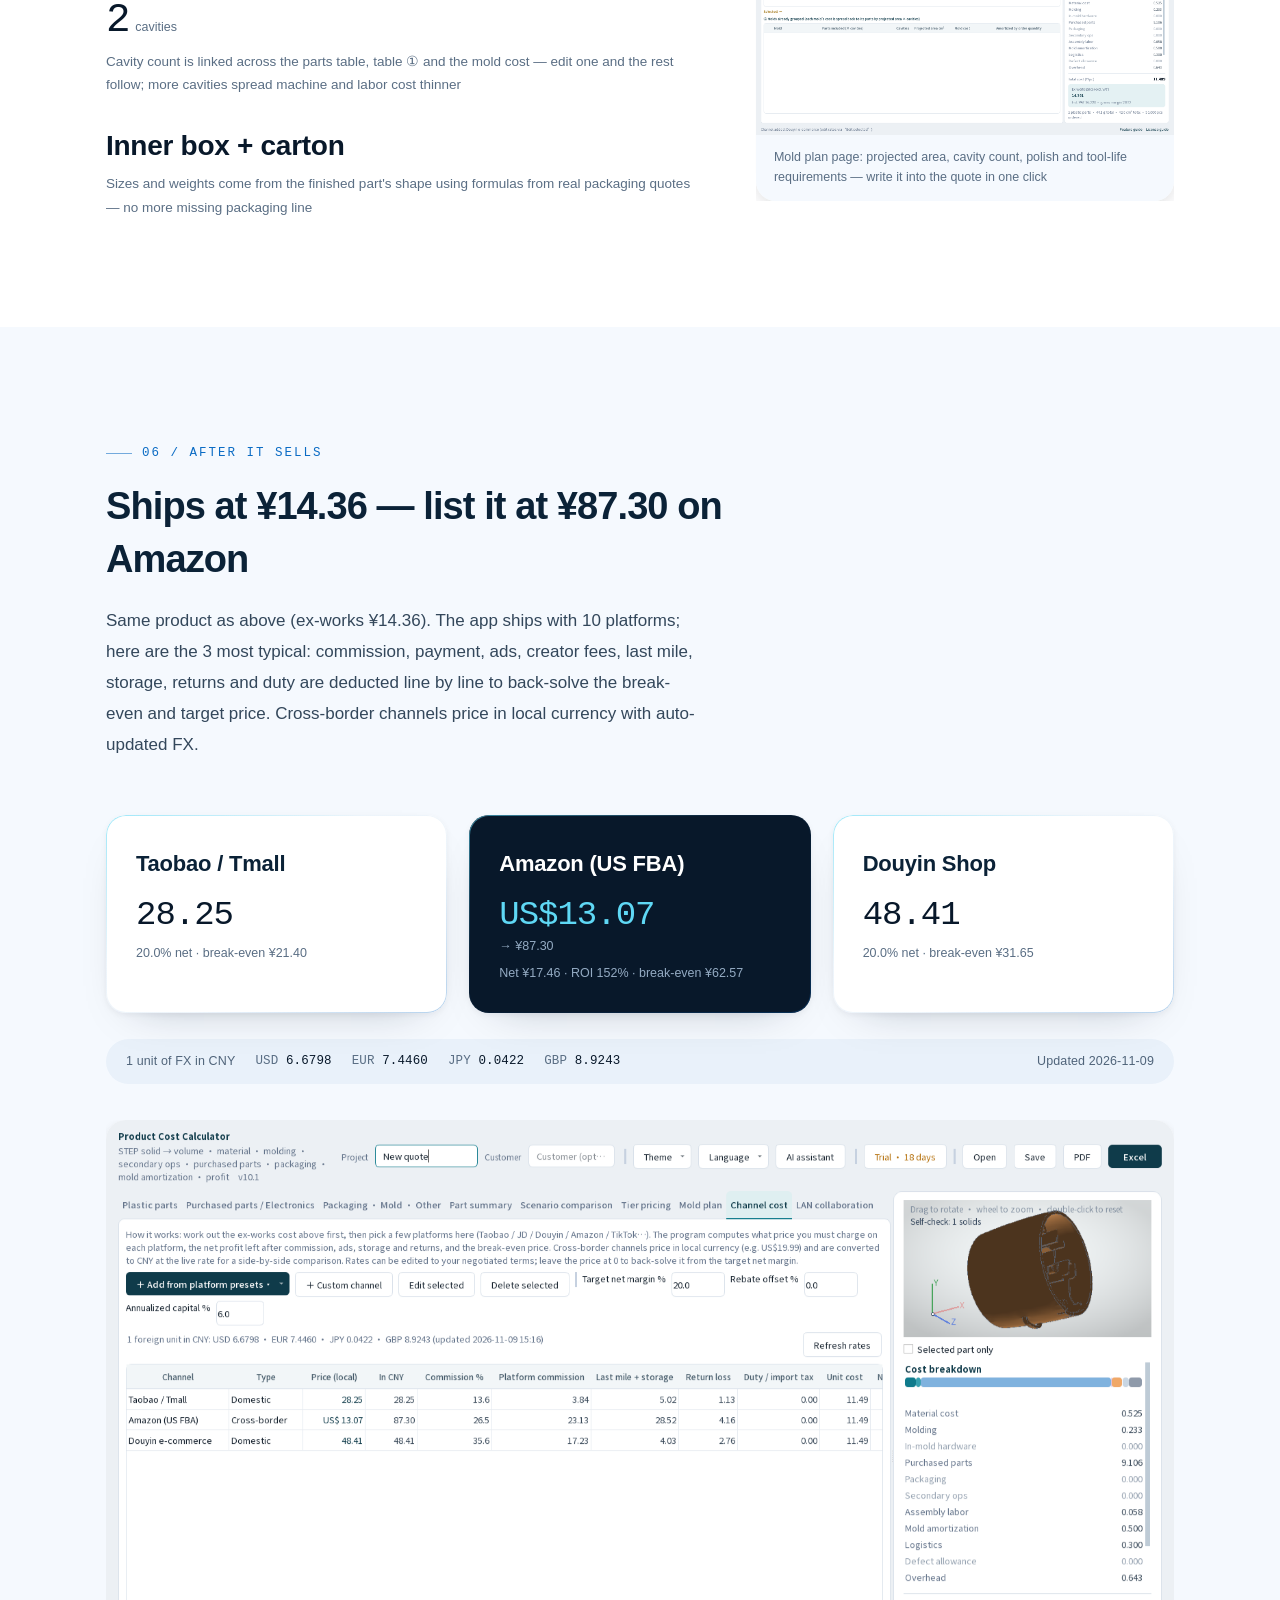
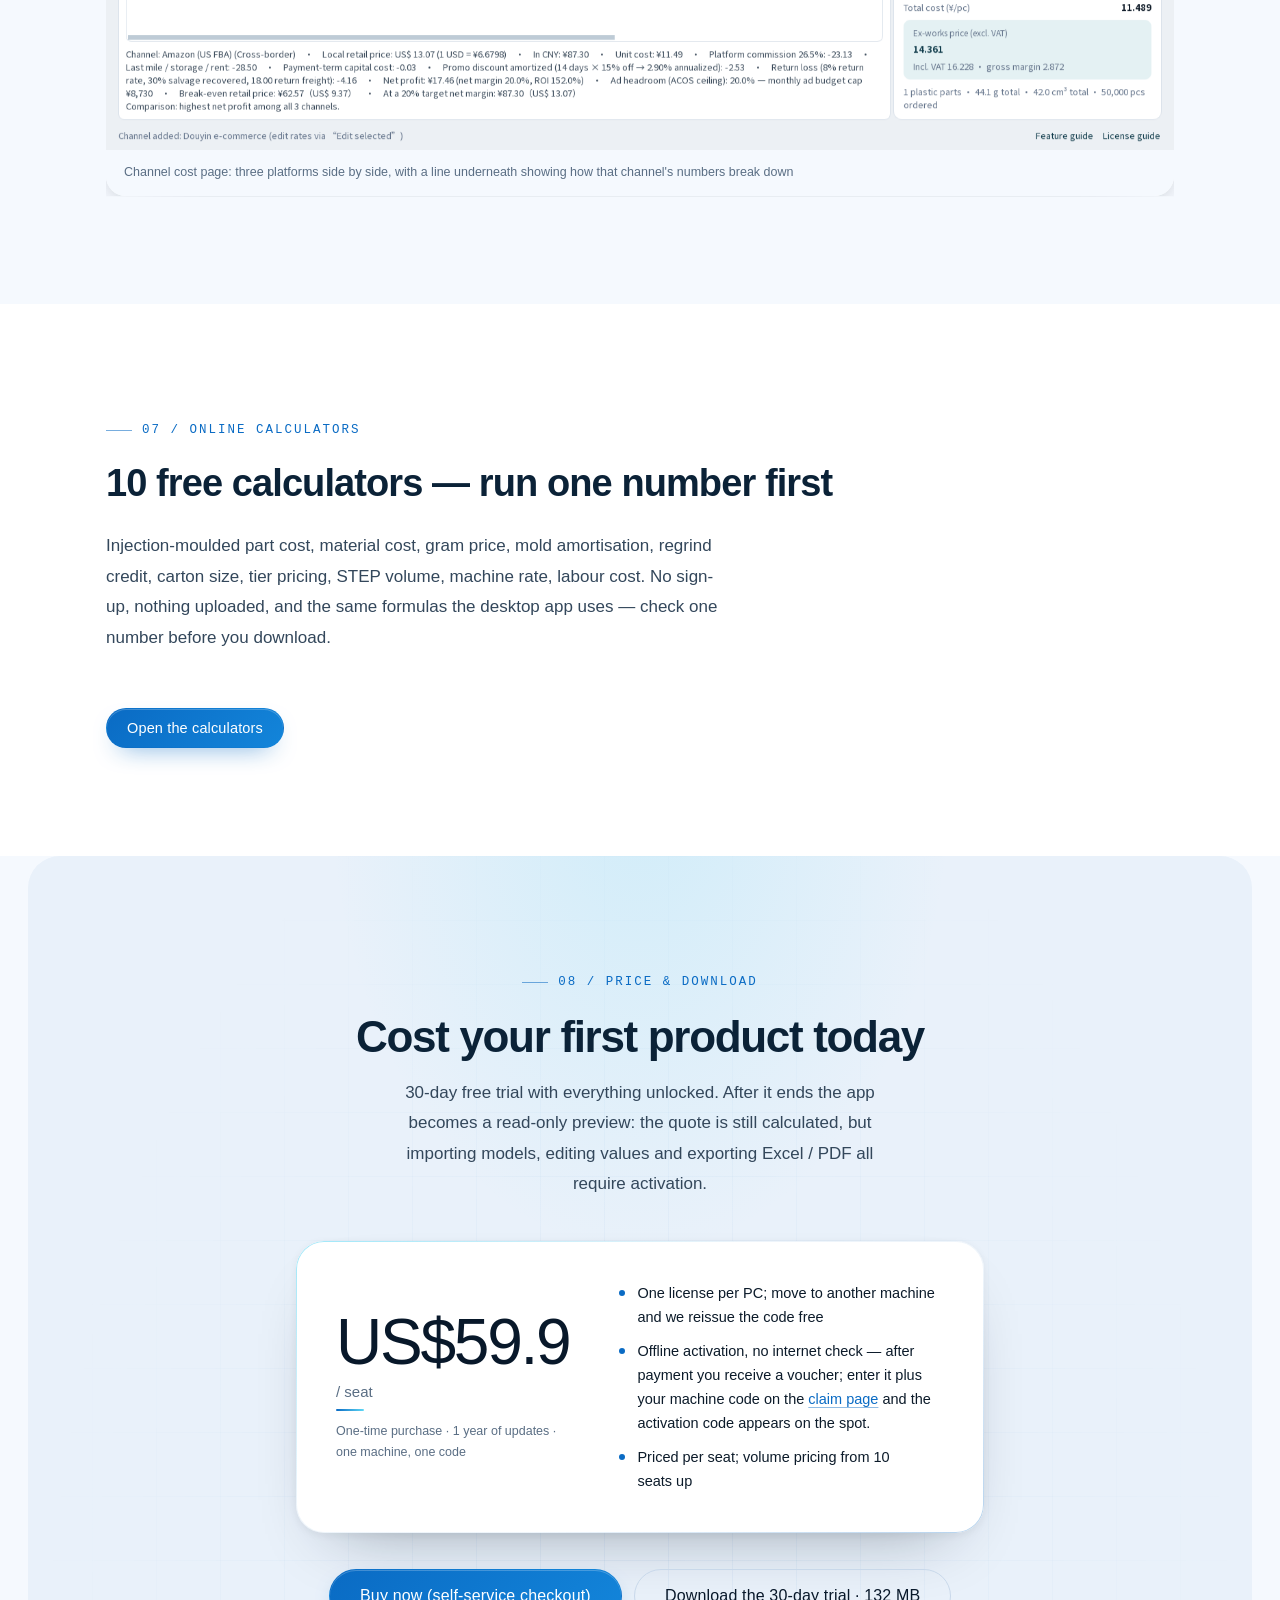
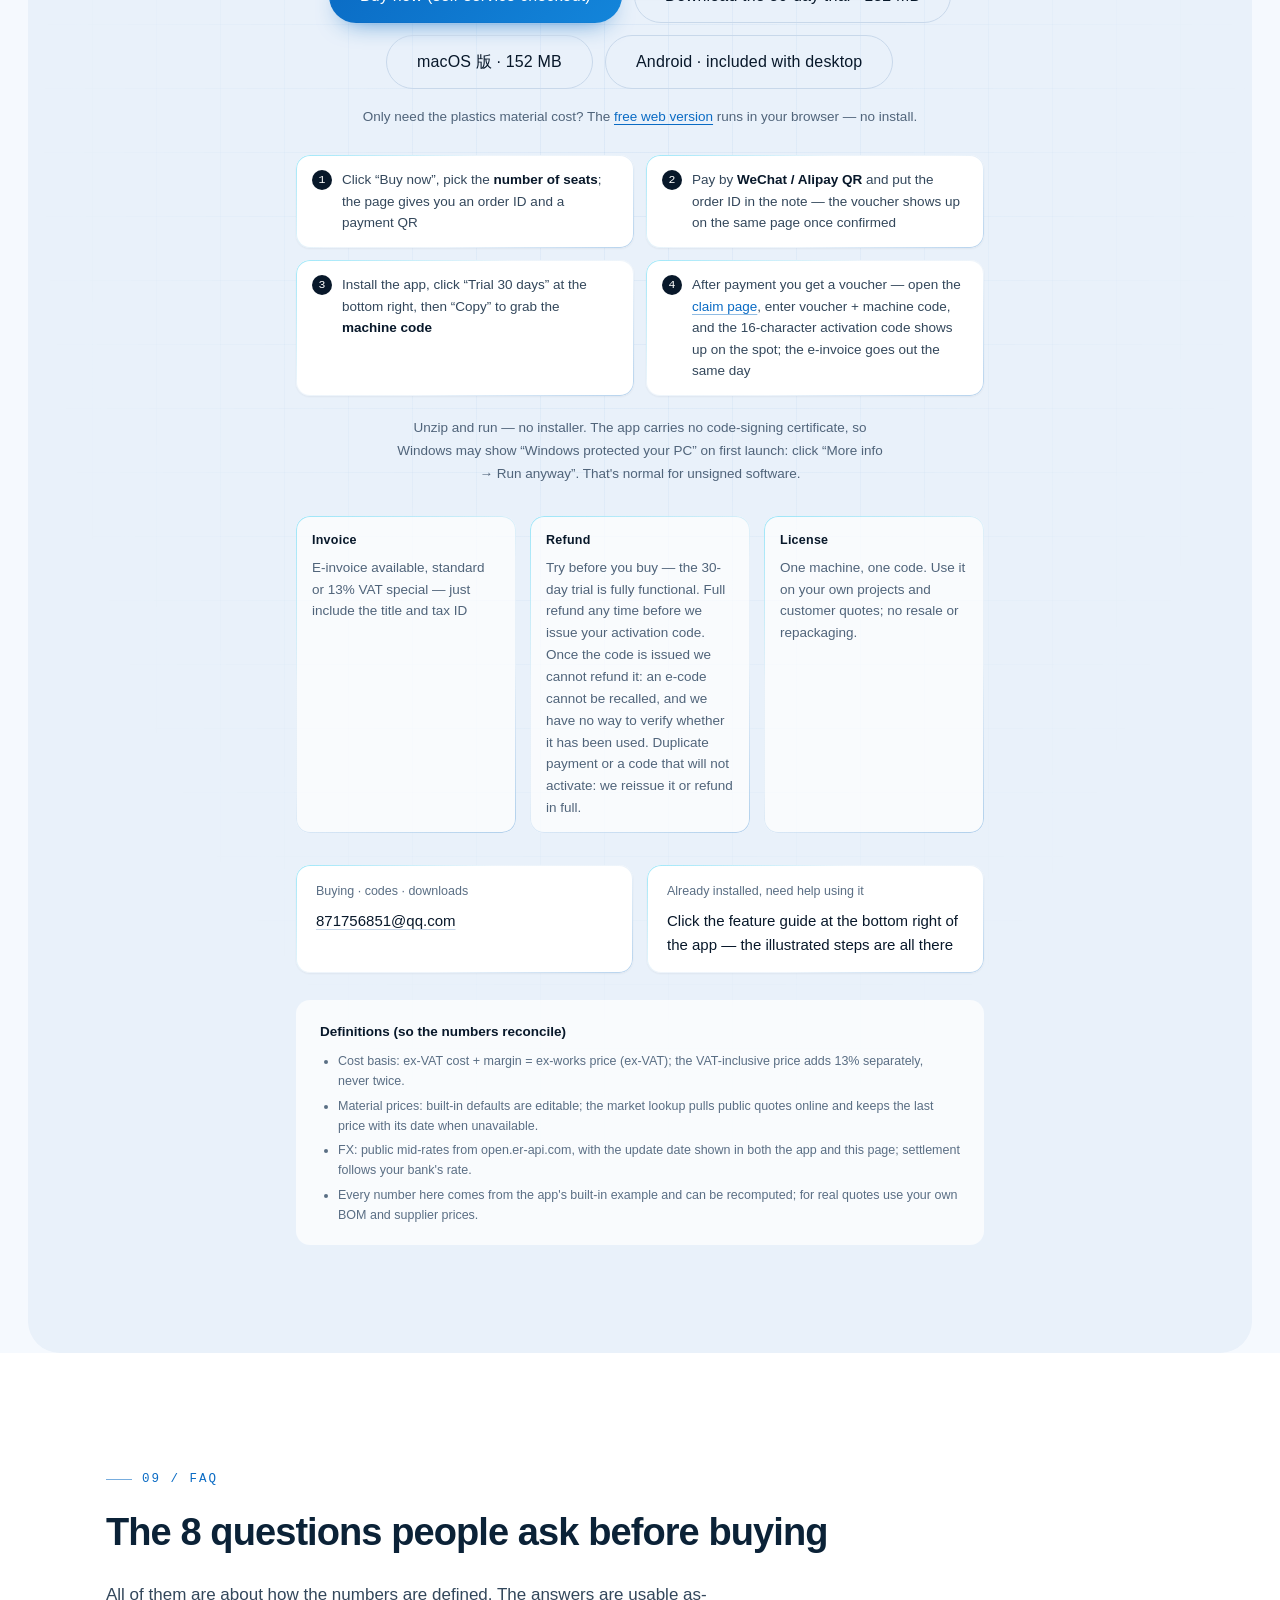
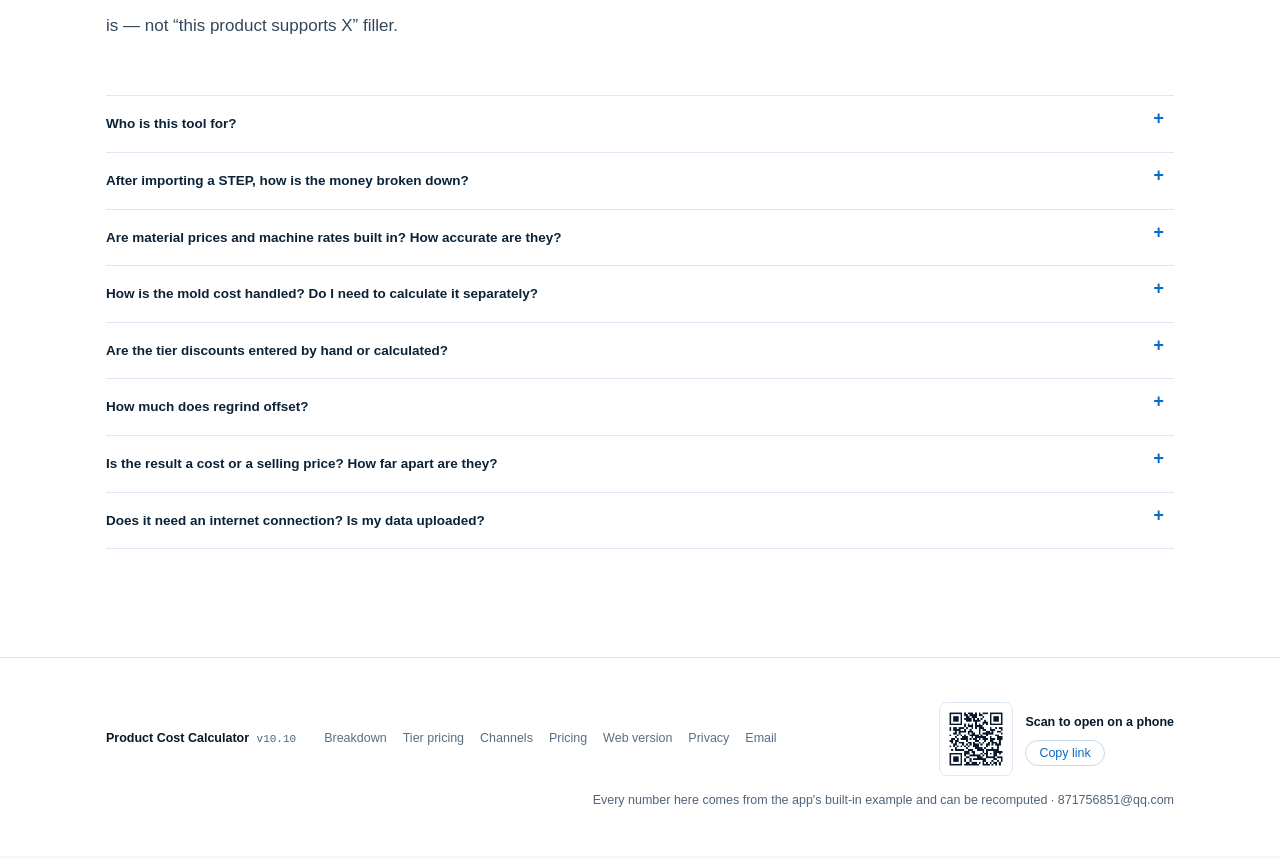
==== commit 9f4c8fc3: "v10.11：首页 FAQ + 结构化数据 + 二维码分享（备站同步） · index.html" ====
--- a/index.html
+++ b/index.html
@@ -59,7 +59,7 @@
   "applicationCategory": "BusinessApplication",
   "applicationSubCategory": "Cost estimating",
   "operatingSystem": "Windows 10, Windows 11, macOS 11+",
-  "softwareVersion": "v10.10",
+  "softwareVersion": "v10.11",
   "inLanguage": [
     "zh-Hans",
     "en"
@@ -175,7 +175,7 @@
   <a class="nav-brand" href="#top">
     <span class="nav-mark" aria-hidden="true"></span>
     <span class="nav-name">产品成本核算工具</span>
-    <span class="nav-ver">v10.10</span>
+    <span class="nav-ver">v10.11</span>
   </a>
   <nav class="nav-links" aria-label="页面导航">
     <a href="#breakdown">拆解</a>
@@ -222,8 +222,8 @@
     </p>
 
     <div class="hero-cta">
-      <a class="btn btn-solid btn-lg" href="https://product-cost-calculator.pages.dev/dl/ProductCost_v10.10.zip" download>下载桌面版 · 免费试用 30 天</a>
-      <a class="btn-text" href="https://product-cost-calculator.pages.dev/dl/ProductCost_v10.10_macOS.dmg" download>macOS 版（Apple 芯片）</a>
+      <a class="btn btn-solid btn-lg" href="https://product-cost-calculator.pages.dev/dl/ProductCost_v10.11.zip" download>下载桌面版 · 免费试用 30 天</a>
+      <a class="btn-text" href="https://product-cost-calculator.pages.dev/dl/ProductCost_v10.11_macOS.dmg" download>macOS 版（Apple 芯片）</a>
       <a class="btn-text" href="https://product-cost-calculator.pages.dev/apk">安卓版（随桌面版赠送）</a>
       <a class="btn-text" href="./web/index.html">或先试网页版（只算塑料件材料费，免安装）</a>
     </div>
@@ -531,8 +531,8 @@
 
       <div class="get-cta">
         <a class="btn btn-solid btn-lg" href="https://product-cost-calculator.pages.dev/store" id="buy">立即购买（自助下单）</a>
-        <a class="btn btn-line btn-lg" href="https://product-cost-calculator.pages.dev/dl/ProductCost_v10.10.zip" download>先下载试用 30 天 · 132 MB</a>
-        <a class="btn btn-line btn-lg" href="https://product-cost-calculator.pages.dev/dl/ProductCost_v10.10_macOS.dmg" download>macOS 版 · 151 MB</a>
+        <a class="btn btn-line btn-lg" href="https://product-cost-calculator.pages.dev/dl/ProductCost_v10.11.zip" download>先下载试用 30 天 · 132 MB</a>
+        <a class="btn btn-line btn-lg" href="https://product-cost-calculator.pages.dev/dl/ProductCost_v10.11_macOS.dmg" download>macOS 版 · 152 MB</a>
         <a class="btn btn-line btn-lg" href="https://product-cost-calculator.pages.dev/apk">安卓版 · 随桌面版赠送</a>
       </div>
 
@@ -639,7 +639,7 @@
 
 <footer class="foot">
   <div class="wrap foot-in">
-    <div class="foot-brand">产品成本核算工具 <span>v10.10</span></div>
+    <div class="foot-brand">产品成本核算工具 <span>v10.11</span></div>
     <div class="foot-links">
       <a href="#breakdown">拆解</a>
       <a href="#tier">阶梯报价</a>
--- a/styles.css
+++ b/styles.css
@@ -1547,6 +1547,120 @@
 }
 
 /* -------------------------------------------------------------------------- */
+/* 常见问题（落地页 FAQ，同时是 FAQPage 结构化数据的人类可读副本）               */
+/* -------------------------------------------------------------------------- */
+
+.faq {
+  margin: 10px 0 0;
+  border-top: 1px solid var(--line);
+}
+
+.faq details {
+  border-bottom: 1px solid var(--line);
+}
+
+.faq summary {
+  position: relative;
+  padding: 17px 44px 17px 0;
+  font-size: var(--t-sm);
+  font-weight: 600;
+  line-height: 1.6;
+  color: var(--ink-2);
+  cursor: pointer;
+  list-style: none;
+}
+
+.faq summary::-webkit-details-marker {
+  display: none;
+}
+
+.faq summary::before {
+  content: "+";
+  position: absolute;
+  right: 10px;
+  top: 14px;
+  font-family: var(--f-num);
+  font-size: 18px;
+  line-height: 1;
+  color: var(--accent-blue);
+}
+
+.faq details[open] summary::before {
+  content: "\2212";
+}
+
+.faq .ans {
+  padding: 0 44px 20px 0;
+  font-size: var(--t-sm);
+  line-height: 1.8;
+  color: var(--muted);
+}
+
+.faq .ans p {
+  margin: 0 0 10px;
+}
+
+.faq .ans p:last-child {
+  margin-bottom: 0;
+}
+
+.faq .ans a {
+  color: var(--accent-blue);
+}
+
+/* ---- 页脚分享（二维码 + 复制链接） ---- */
+
+.foot-share {
+  display: flex;
+  align-items: center;
+  gap: 12px;
+  margin-left: auto;
+}
+
+.foot-qr {
+  width: 74px;
+  height: 74px;
+  padding: 4px;
+  border: 1px solid var(--line);
+  border-radius: 8px;
+  background: #fff;
+}
+
+.foot-share-txt {
+  display: flex;
+  flex-direction: column;
+  align-items: flex-start;
+  gap: 7px;
+}
+
+.foot-share-txt b {
+  font-size: var(--t-xs);
+  font-weight: 600;
+  color: var(--ink);
+}
+
+.foot-copy {
+  padding: 5px 13px;
+  border: 1px solid var(--line-2);
+  border-radius: 999px;
+  background: transparent;
+  color: var(--accent-blue);
+  font-family: inherit;
+  font-size: var(--t-xs);
+  cursor: pointer;
+  transition: border-color 0.2s ease, color 0.2s ease;
+}
+
+.foot-copy:hover {
+  border-color: var(--accent-blue);
+}
+
+.foot-copy.done {
+  border-color: var(--accent-blue);
+  color: var(--ink);
+}
+
+/* -------------------------------------------------------------------------- */
 /* 键盘可见焦点                                                                */
 /* -------------------------------------------------------------------------- */
 
@@ -1796,6 +1910,10 @@
   }
 
   .foot-note {
+    margin-left: 0;
+  }
+
+  .foot-share {
     margin-left: 0;
   }
 }
